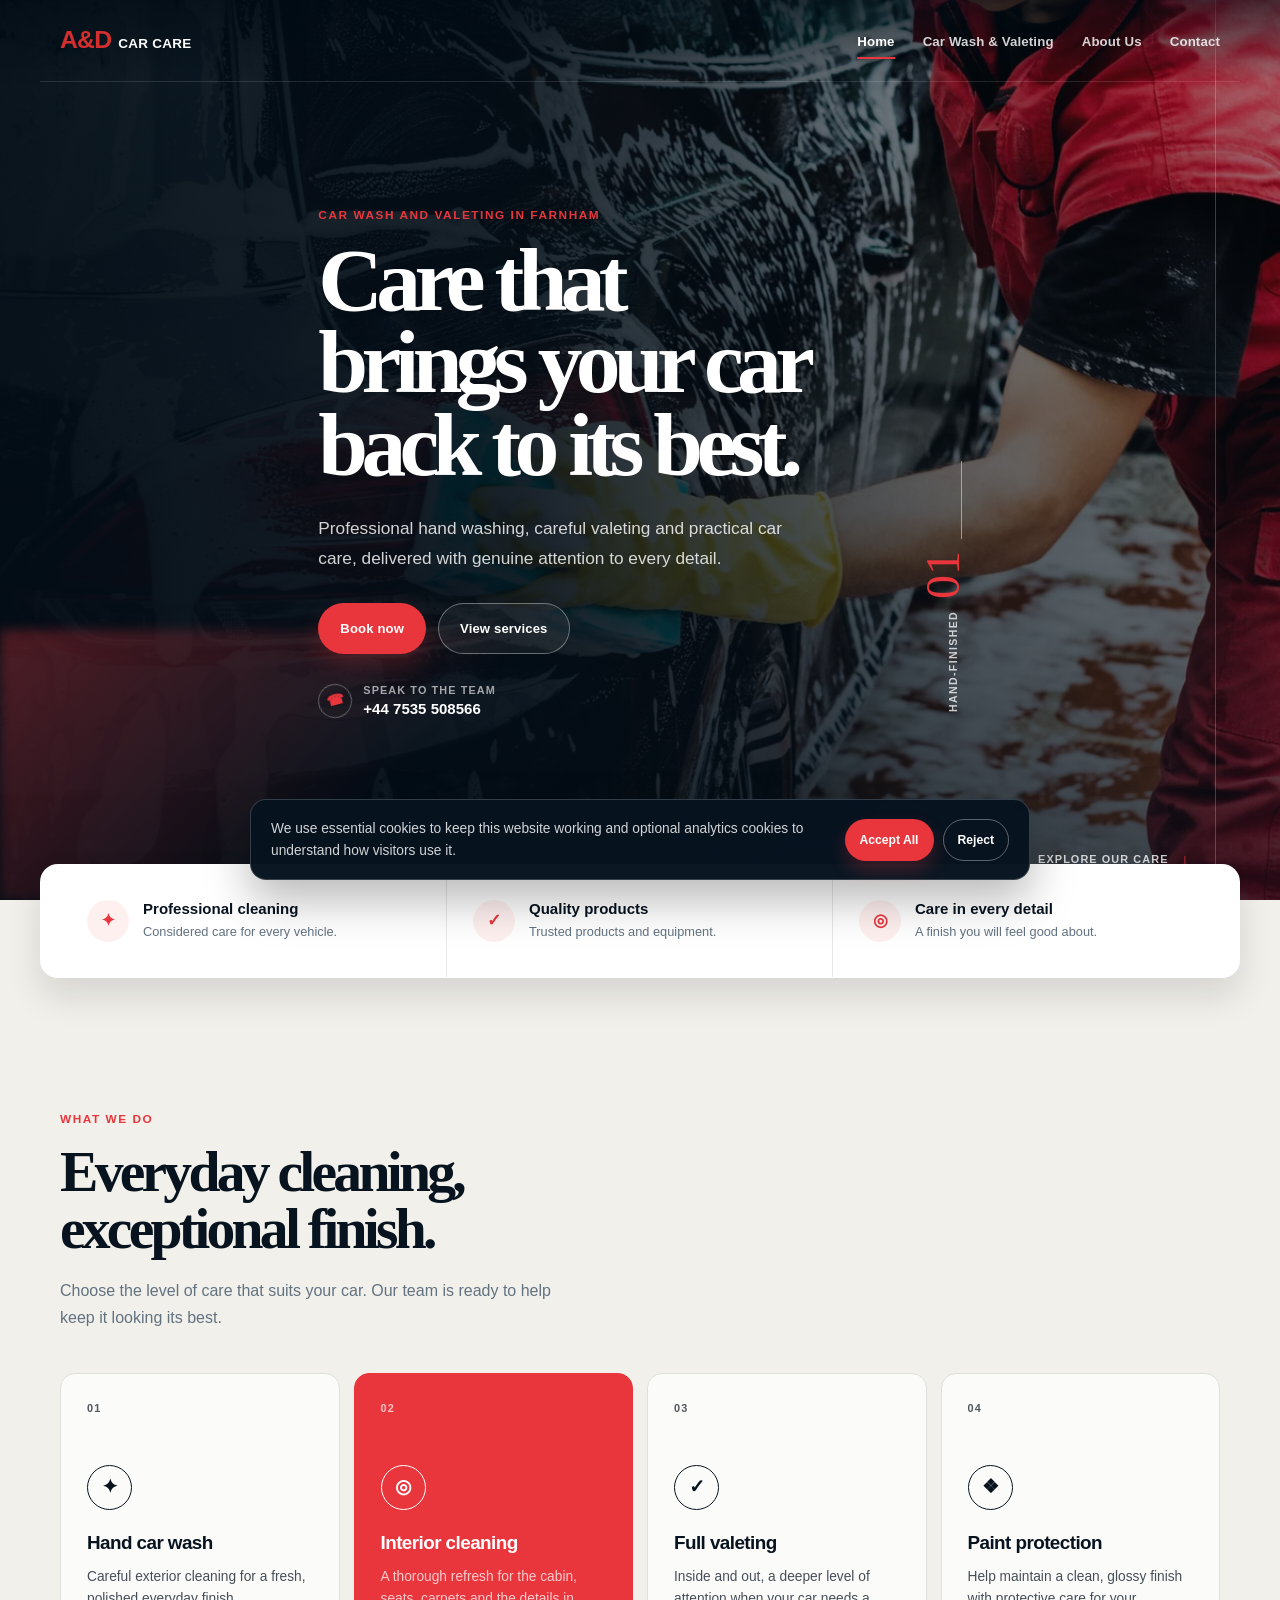
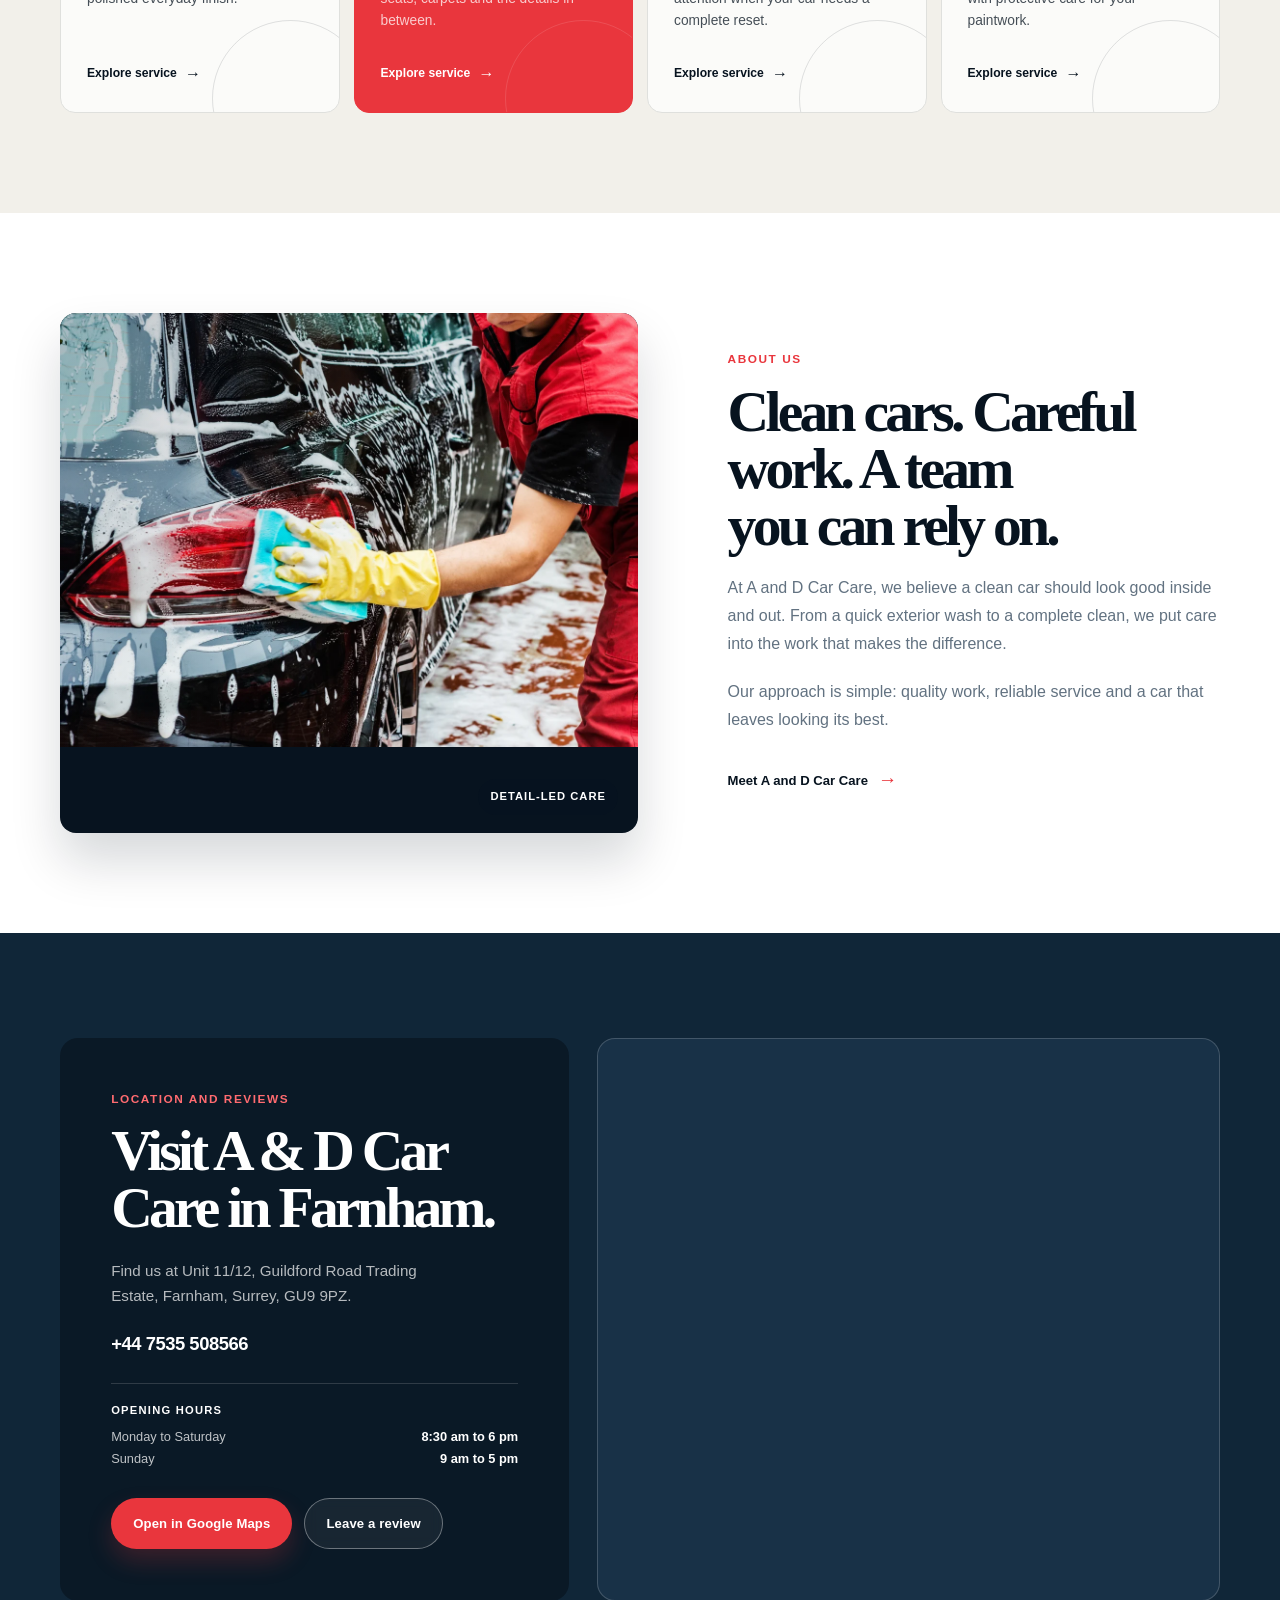
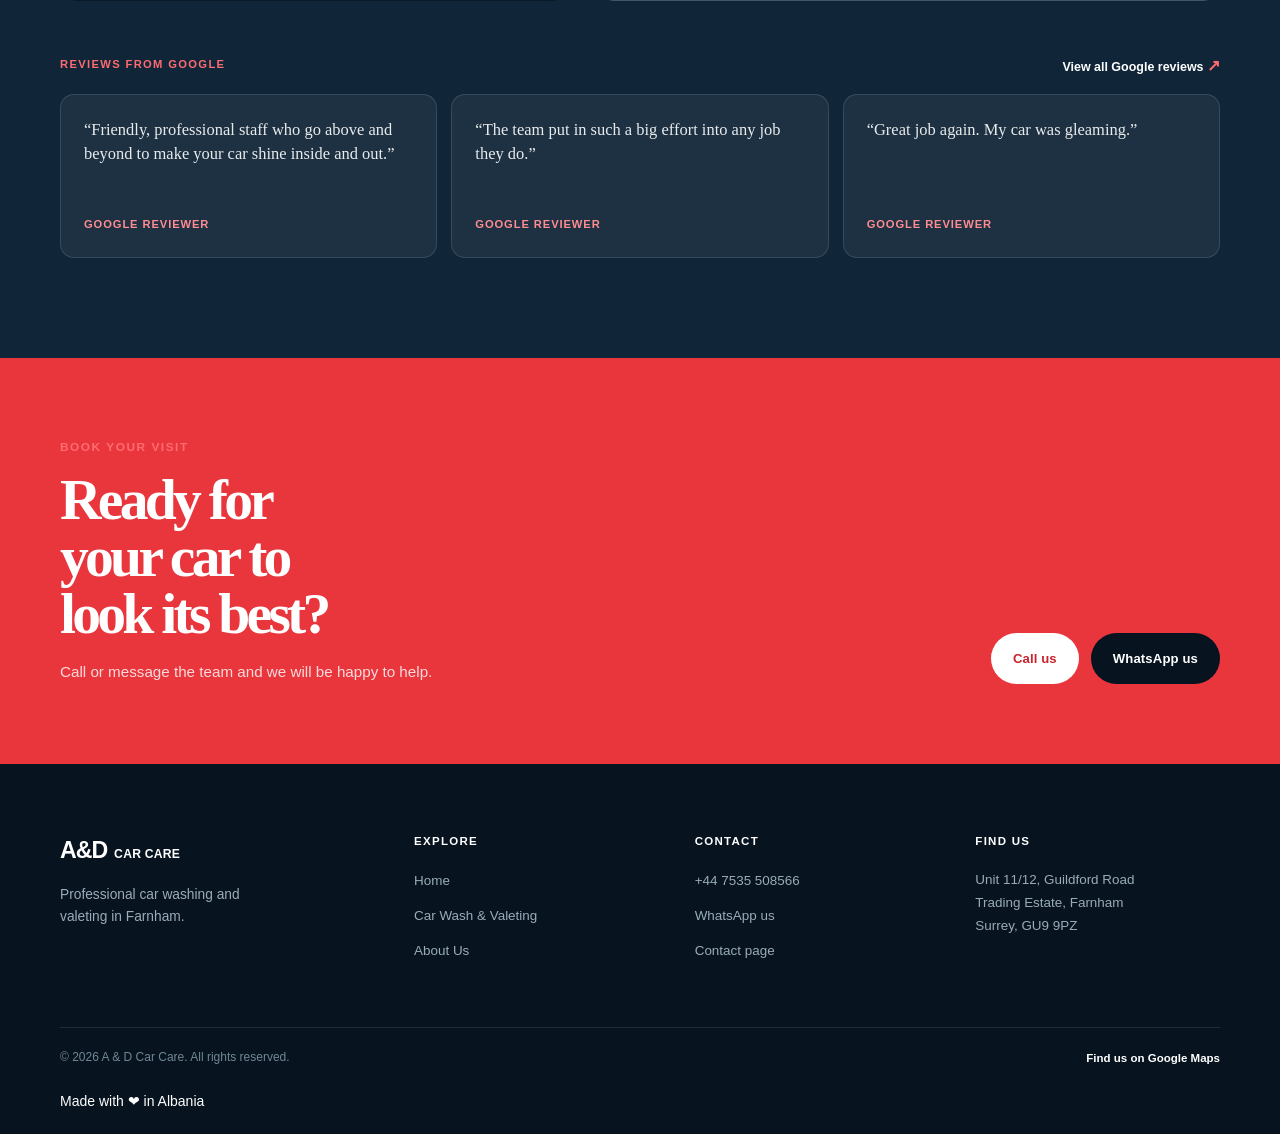
==== index.html @ 97bbc9e9 "done" ====
<!DOCTYPE html>
<html lang="en">

<head>
  <meta charset="UTF-8">
  <meta name="viewport" content="width=device-width, initial-scale=1.0">
  <meta name="description" content="Professional hand car wash and valeting in Farnham from A & D Car Care.">
  <title>A & D Car Care | Car Wash and Valeting in Farnham</title>
  <link rel="stylesheet" href="./styles.css?v=4">
  <script defer src="./script.js?v=4"></script>
</head>

<body class="home-page">
  <header class="header site-header">
    <div class="container navbar">
      <a href="index.html" class="logo brand-logo" aria-label="A and D Car Care home">
        <span class="brand-mark">A&amp;D</span>
        <span class="brand-name">Car Care</span>
      </a>

      <button class="menu-toggle" type="button" aria-label="Open menu" aria-expanded="false" aria-controls="primary-navigation">
        <span></span>
        <span></span>
        <span></span>
      </button>

      <nav id="primary-navigation" aria-label="Primary navigation">
        <ul class="nav-menu">
          <li><a href="index.html" class="nav-link active" aria-current="page">Home</a></li>
          <li><a href="car-wash-valeting.html" class="nav-link">Car Wash &amp; Valeting</a></li>
          <li><a href="about-us.html#about-section" class="nav-link">About Us</a></li>
          <li><a href="contact.html" class="nav-link">Contact</a></li>
        </ul>
      </nav>
    </div>
  </header>

  <main>
    <section class="home-hero" aria-labelledby="hero-heading">
      <div class="home-hero-shade"></div>
      <div class="container home-hero-grid">
        <div class="home-hero-content">
          <p class="hero-eyebrow">Car wash and valeting in Farnham</p>
          <h1 id="hero-heading">Care that brings your car back to its best.</h1>
          <p class="hero-copy">Professional hand washing, careful valeting and practical car care, delivered with genuine attention to every detail.</p>
          <div class="hero-actions">
            <a href="contact.html" class="home-button home-button-primary">Book now</a>
            <a href="#services" class="home-button home-button-secondary">View services</a>
          </div>
          <a class="hero-phone" href="tel:+447535508566" aria-label="Call A and D Car Care on +44 7535 508566">
            <span class="hero-phone-icon" aria-hidden="true">&#9742;</span>
            <span><small>Speak to the team</small>+44 7535 508566</span>
          </a>
        </div>

        <div class="hero-side-note" aria-hidden="true">
          <span>Hand-finished</span>
          <strong>01</strong>
          <i></i>
        </div>
      </div>
      <a class="hero-scroll" href="#services">Explore our care <span aria-hidden="true">&#8595;</span></a>
    </section>

    <section class="trust-section" aria-label="Why choose A and D Car Care">
      <div class="container trust-grid">
        <article class="trust-item">
          <span class="trust-icon" aria-hidden="true">&#10022;</span>
          <div>
            <h2>Professional cleaning</h2>
            <p>Considered care for every vehicle.</p>
          </div>
        </article>
        <article class="trust-item">
          <span class="trust-icon" aria-hidden="true">&#10003;</span>
          <div>
            <h2>Quality products</h2>
            <p>Trusted products and equipment.</p>
          </div>
        </article>
        <article class="trust-item">
          <span class="trust-icon" aria-hidden="true">&#9678;</span>
          <div>
            <h2>Care in every detail</h2>
            <p>A finish you will feel good about.</p>
          </div>
        </article>
      </div>
    </section>

    <section class="home-services" id="services" aria-labelledby="services-heading">
      <div class="container">
        <div class="section-heading home-section-heading">
          <p class="section-kicker">What we do</p>
          <h2 id="services-heading">Everyday cleaning, exceptional finish.</h2>
          <p>Choose the level of care that suits your car. Our team is ready to help keep it looking its best.</p>
        </div>

        <div class="service-grid">
          <a href="car-wash-valeting.html" class="service-card">
            <span class="service-index">01</span>
            <span class="service-icon" aria-hidden="true">&#10022;</span>
            <h3>Hand car wash</h3>
            <p>Careful exterior cleaning for a fresh, polished everyday finish.</p>
            <span class="service-link">Explore service <b aria-hidden="true">&#8594;</b></span>
          </a>
          <a href="car-wash-valeting.html" class="service-card service-card-featured">
            <span class="service-index">02</span>
            <span class="service-icon" aria-hidden="true">&#9678;</span>
            <h3>Interior cleaning</h3>
            <p>A thorough refresh for the cabin, seats, carpets and the details in between.</p>
            <span class="service-link">Explore service <b aria-hidden="true">&#8594;</b></span>
          </a>
          <a href="car-wash-valeting.html" class="service-card">
            <span class="service-index">03</span>
            <span class="service-icon" aria-hidden="true">&#10003;</span>
            <h3>Full valeting</h3>
            <p>Inside and out, a deeper level of attention when your car needs a complete reset.</p>
            <span class="service-link">Explore service <b aria-hidden="true">&#8594;</b></span>
          </a>
          <a href="car-wash-valeting.html" class="service-card">
            <span class="service-index">04</span>
            <span class="service-icon" aria-hidden="true">&#10070;</span>
            <h3>Paint protection</h3>
            <p>Help maintain a clean, glossy finish with protective care for your paintwork.</p>
            <span class="service-link">Explore service <b aria-hidden="true">&#8594;</b></span>
          </a>
        </div>
      </div>
    </section>

    <section class="home-about" aria-labelledby="about-heading">
      <div class="container home-about-grid">
        <div class="home-about-media">
          <img src="hero.webp" alt="A car receiving a professional hand wash">
          <span class="about-image-caption">Detail-led care</span>
        </div>
        <div class="home-about-content">
          <p class="section-kicker">About us</p>
          <h2 id="about-heading">Clean cars. Careful work. A team you can rely on.</h2>
          <p>At A and D Car Care, we believe a clean car should look good inside and out. From a quick exterior wash to a complete clean, we put care into the work that makes the difference.</p>
          <p>Our approach is simple: quality work, reliable service and a car that leaves looking its best.</p>
          <a href="about-us.html#about-section" class="text-link">Meet A and D Car Care <span aria-hidden="true">&#8594;</span></a>
        </div>
      </div>
    </section>

    <section class="location-reviews" aria-labelledby="location-heading">
      <div class="container location-grid">
        <div class="location-copy">
          <p class="section-kicker">Location and reviews</p>
          <h2 id="location-heading">Visit A &amp; D Car Care in Farnham.</h2>
          <p>Find us at Unit 11/12, Guildford Road Trading Estate, Farnham, Surrey, GU9 9PZ.</p>
          <a href="tel:+447535508566" class="location-phone">+44 7535 508566</a>
          <div class="opening-hours">
            <h3>Opening hours</h3>
            <dl>
              <div><dt>Monday to Saturday</dt><dd>8:30 am to 6 pm</dd></div>
              <div><dt>Sunday</dt><dd>9 am to 5 pm</dd></div>
            </dl>
          </div>
          <div class="location-actions">
            <a href="https://share.google/BwVbmJkmmhpI0sBHX" class="home-button home-button-primary" target="_blank" rel="noopener noreferrer">Open in Google Maps</a>
            <a href="https://share.google/BwVbmJkmmhpI0sBHX" class="home-button home-button-secondary" target="_blank" rel="noopener noreferrer">Leave a review</a>
          </div>
        </div>

        <div class="map-frame">
          <iframe title="Map showing A and D Car Care in Farnham" src="https://www.google.com/maps?q=A%26D%20Car%20Care%2C%20Unit%2011%2F12%20Guildford%20Road%20Trading%20Estate%2C%20Farnham%20GU9%209PZ&amp;output=embed" loading="lazy" referrerpolicy="no-referrer-when-downgrade"></iframe>
        </div>

        <div class="reviews-panel">
          <div class="reviews-heading">
            <span>Reviews from Google</span>
            <a href="https://share.google/BwVbmJkmmhpI0sBHX" target="_blank" rel="noopener noreferrer">View all Google reviews <b aria-hidden="true">&#8599;</b></a>
          </div>
          <div class="review-track" aria-label="Customer reviews from Google">
            <blockquote class="review-card">
              <p>“Friendly, professional staff who go above and beyond to make your car shine inside and out.”</p>
              <footer>Google reviewer</footer>
            </blockquote>
            <blockquote class="review-card">
              <p>“The team put in such a big effort into any job they do.”</p>
              <footer>Google reviewer</footer>
            </blockquote>
            <blockquote class="review-card">
              <p>“Great job again. My car was gleaming.”</p>
              <footer>Google reviewer</footer>
            </blockquote>
          </div>
        </div>
      </div>
    </section>

    <section class="booking-section" aria-labelledby="booking-heading">
      <div class="container booking-inner">
        <div>
          <p class="section-kicker">Book your visit</p>
          <h2 id="booking-heading">Ready for your car to look its best?</h2>
          <p>Call or message the team and we will be happy to help.</p>
        </div>
        <div class="booking-actions">
          <a href="tel:+447535508566" class="home-button home-button-light">Call us</a>
          <a href="https://wa.me/447535508566" class="home-button home-button-dark" target="_blank" rel="noopener noreferrer">WhatsApp us</a>
        </div>
      </div>
    </section>
  </main>

  <footer class="footer home-footer">
    <div class="container">
      <div class="footer-grid">
        <div class="footer-col footer-brand">
          <a href="index.html" class="footer-logo">A&amp;D <span>Car Care</span></a>
          <p>Professional car washing and valeting in Farnham.</p>
        </div>
        <div class="footer-col">
          <h2>Explore</h2>
          <ul>
            <li><a href="index.html">Home</a></li>
            <li><a href="car-wash-valeting.html">Car Wash &amp; Valeting</a></li>
            <li><a href="about-us.html#about-section">About Us</a></li>
          </ul>
        </div>
        <div class="footer-col">
          <h2>Contact</h2>
          <ul>
            <li><a href="tel:+447535508566">+44 7535 508566</a></li>
            <li><a href="https://wa.me/447535508566" target="_blank" rel="noopener noreferrer">WhatsApp us</a></li>
            <li><a href="contact.html">Contact page</a></li>
          </ul>
        </div>
        <div class="footer-col">
          <h2>Find us</h2>
          <address>Unit 11/12, Guildford Road<br>Trading Estate, Farnham<br>Surrey, GU9 9PZ</address>
        </div>
      </div>
      <div class="footer-bottom">
        <p>&copy; 2026 A &amp; D Car Care. All rights reserved.</p>
        <a href="https://share.google/BwVbmJkmmhpI0sBHX" target="_blank" rel="noopener noreferrer">Find us on Google Maps</a>
      </div>
      <br> <p>Made with ❤ in Albania </p>
    </div>
  </footer>
</body>

</html>
---- styles.css ----
/* ==========================================================================
           1. GLOBAL STYLES & RESET
           ========================================================================== */
  * {
      margin: 0;
      padding: 0;
      box-sizing: border-box;
      font-family: 'Segoe UI', Tahoma, Geneva, Verdana, sans-serif;
  }

  :root {
      --primary-navy: #0e2038;
      --primary-red: #d32f2f;
      --primary-red-hover: #b71c1c;
      --secondary-blue: #0288d1;
      --text-dark: #222222;
      --text-gray: #666666;
      --bg-light: #f4f6f9;
      --white: #ffffff;
      --border-color: #e0e0e0;
  }

  body {
      color: var(--text-dark);
      line-height: 1.6;
      background-color: var(--bg-light);
  }

  a {
      text-decoration: none;
      color: inherit;
  }

  ul {
      list-style: none;
  }

  .container {
      max-width: 1200px;
      margin: 0 auto;
      padding: 0 20px;
  }

  /* ==========================================================================
           2. TOP ANNOUNCEMENT BAR
           ========================================================================== */
  .top-bar {
      background-color: var(--primary-navy);
      color: var(--white);
      font-size: 13px;
      padding: 8px 0;
      border-bottom: 1px solid rgba(255, 255, 255, 0.1);
  }

  .top-bar .container {
      display: flex;
      justify-content: flex-end;
      align-items: center;
      gap: 25px;
  }

  .top-bar-item {
      display: flex;
      align-items: center;
      gap: 8px;
  }

  .top-bar-item i {
      color: var(--primary-red);
  }

  /* ==========================================================================
           3. MAIN NAVIGATION
           ========================================================================== */
  .header {
      background-color: var(--white);
      box-shadow: 0 2px 10px rgba(0, 0, 0, 0.05);
      position: sticky;
      top: 0;
      z-index: 1000;
  }

  .navbar {
      display: flex;
      justify-content: space-between;
      align-items: center;
      height: 80px;
      gap: 16px;
  }

  .logo {
      display: flex;
      align-items: center;
      font-size: 24px;
      font-weight: 800;
      color: var(--primary-navy);
      letter-spacing: -0.5px;
  }

  .logo span {
      color: var(--primary-red);
  }

  .logo-icons {
      display: flex;
      gap: 3px;
      margin-left: 6px;
      font-size: 14px;
  }

  .logo-icons i {
      background: var(--primary-navy);
      color: var(--white);
      padding: 4px;
      border-radius: 50%;
      font-size: 10px;
  }

  .logo-icons i.red-icon {
      background: var(--primary-red);
  }

  .nav-menu {
      display: flex;
      align-items: center;
      gap: 25px;
  }

  .menu-toggle {
      display: none;
      appearance: none;
      border: 0;
      background: linear-gradient(180deg, #173b67 0%, #0e2747 100%);
      border-radius: 12px;
      width: 46px;
      height: 46px;
      padding: 0;
      align-items: center;
      justify-content: center;
      flex-direction: column;
      gap: 4px;
      cursor: pointer;
      flex: 0 0 auto;
      box-shadow: 0 10px 22px rgba(14, 39, 71, 0.18);
  }

  .menu-toggle span {
      display: block;
      width: 20px;
      height: 2px;
      background: var(--white);
      border-radius: 999px;
      transition: transform 0.2s ease, opacity 0.2s ease;
  }

  .nav-link {
      font-weight: 600;
      font-size: 15px;
      color: var(--text-dark);
      transition: color 0.3s;
  }

  .nav-link:hover,
  .nav-link.active {
      color: var(--primary-red);
  }

  .dropdown {
      position: relative;
  }

  .dropdown-menu {
      position: absolute;
      top: 100%;
      left: 0;
      background: var(--white);
      min-width: 200px;
      box-shadow: 0 4px 12px rgba(0, 0, 0, 0.1);
      border-radius: 4px;
      display: none;
      flex-direction: column;
      padding: 10px 0;
      z-index: 100;
  }

  .dropdown:hover .dropdown-menu {
      display: flex;
  }

  .dropdown-menu a {
      padding: 8px 20px;
      font-size: 14px;
  }

  .dropdown-menu a:hover {
      background-color: var(--bg-light);
      color: var(--primary-red);
  }

  .btn-header {
      background-color: var(--primary-red);
      color: var(--white);
      padding: 10px 20px;
      border-radius: 4px;
      font-weight: 700;
      font-size: 14px;
      transition: background 0.3s;
  }

  .btn-header:hover {
      background-color: var(--primary-red-hover);
  }

  .hero-buttons {
      display: flex;
      gap: 15px;
      margin-bottom: 30px;
      flex-wrap: wrap;
  }

  .btn-primary {
      background-color: var(--primary-red);
      color: var(--white);
      padding: 12px 24px;
      border-radius: 4px;
      font-weight: 700;
      display: inline-block;
      transition: background 0.3s;
  }

  .btn-primary:hover {
      background-color: var(--primary-red-hover);
  }

  .btn-outline {
      border: 2px solid var(--white);
      color: var(--white);
      padding: 10px 22px;
      border-radius: 4px;
      font-weight: 700;
      display: inline-block;
      transition: all 0.3s;
  }

  .btn-outline:hover {
      background-color: var(--white);
      color: var(--primary-navy);
  }

  /* ========================================================================== 
           4B. CONTACT HERO
           ========================================================================== */
  .contact-hero {
      position: relative;
      overflow: hidden;
      padding: 36px 0 44px;
      color: var(--white);
      background:
          radial-gradient(circle at top right, rgba(211, 47, 47, 0.18), transparent 24%),
          linear-gradient(135deg, #0e2038 0%, #173b67 58%, #0b1d34 100%);
  }

  .contact-hero::before {
      content: '';
      position: absolute;
      inset: 0;
      background:
          linear-gradient(135deg, transparent 0 46%, rgba(255, 255, 255, 0.08) 46% 50%, transparent 50% 100%),
          linear-gradient(90deg, rgba(255, 255, 255, 0.06) 0 1px, transparent 1px 100%),
          linear-gradient(180deg, rgba(255, 255, 255, 0.04) 0 1px, transparent 1px 100%);
      background-size: auto, 72px 72px, 72px 72px;
      opacity: 0.42;
      pointer-events: none;
  }

  .contact-hero-grid {
      position: relative;
      z-index: 1;
      display: grid;
      grid-template-columns: minmax(0, 1.05fr) minmax(320px, 0.95fr);
      gap: 22px;
      align-items: center;
  }

  .contact-hero-copy {
      max-width: 620px;
  }

  .contact-hero-copy h1 {
      margin: 16px 0 14px;
      font-size: clamp(2.2rem, 4vw, 4rem);
      line-height: 0.98;
      letter-spacing: -0.04em;
      text-wrap: balance;
  }

  .contact-hero-copy p {
      margin: 0;
      max-width: 56ch;
      color: rgba(255, 255, 255, 0.9);
      font-size: 1.05rem;
      line-height: 1.7;
  }

  .contact-hero-buttons {
      margin-top: 24px;
  }

  .contact-hero-buttons .btn-primary,
  .contact-hero-buttons .btn-outline {
      min-width: 160px;
  }

  .contact-whatsapp {
      border-color: rgba(255, 255, 255, 0.24);
  }

  .contact-hero-meta {
      display: grid;
      grid-template-columns: repeat(2, minmax(0, 1fr));
      gap: 12px;
      margin-top: 22px;
  }

  .contact-meta-card {
      display: flex;
      align-items: flex-start;
      gap: 12px;
      padding: 14px 16px;
      border-radius: 16px;
      background: rgba(255, 255, 255, 0.08);
      border: 1px solid rgba(255, 255, 255, 0.12);
      backdrop-filter: blur(8px);
  }

  .contact-meta-card i {
      color: var(--primary-red);
      font-size: 16px;
      margin-top: 3px;
  }

  .contact-meta-card strong {
      display: block;
      font-size: 14px;
      color: #fff;
      margin-bottom: 3px;
  }

  .contact-meta-card span {
      display: block;
      font-size: 13px;
      color: rgba(255, 255, 255, 0.82);
      line-height: 1.4;
  }

  .contact-hero-visual {
      position: relative;
      min-height: 420px;
      border-radius: 24px;
      overflow: hidden;
      box-shadow: 0 22px 48px rgba(7, 24, 46, 0.28);
      background: linear-gradient(145deg, #173b67 0%, #0b1d34 100%);
  }

  .contact-hero-image {
      width: 100%;
      height: 100%;
      object-fit: cover;
      display: block;
      opacity: 0.98;
      transition: transform 0.35s ease;
  }

  .contact-hero-visual:hover .contact-hero-image {
      transform: scale(1.03);
  }

  .contact-hero-visual::after {
      content: '';
      position: absolute;
      inset: 0;
      background:
          linear-gradient(180deg, rgba(255, 255, 255, 0.08), transparent 22%),
          linear-gradient(135deg, transparent 0 43%, rgba(255, 255, 255, 0.1) 43% 49%, transparent 49% 100%);
      pointer-events: none;
  }

  .contact-hero-float {
      position: absolute;
      left: 18px;
      right: 18px;
      bottom: 18px;
      z-index: 2;
      padding: 14px 16px;
      border-radius: 16px;
      background: rgba(255, 255, 255, 0.92);
      color: var(--primary-navy);
      box-shadow: 0 14px 28px rgba(8, 21, 39, 0.16);
      display: grid;
      gap: 8px;
  }

  .contact-float-row {
      display: flex;
      align-items: center;
      gap: 10px;
      font-size: 13px;
      font-weight: 700;
      line-height: 1.35;
  }

  .contact-float-row i {
      color: var(--primary-red);
      font-size: 14px;
      flex: 0 0 auto;
  }

  /* ==========================================================================
           5. DUAL SERVICE GATEWAY SECTION
           ========================================================================== */
  .services-gateway {
      padding: 60px 0;
      background-color: var(--bg-light);
  }

  .section-title {
      text-align: center;
      font-size: 26px;
      font-weight: 700;
      color: var(--primary-navy);
      margin-bottom: 40px;
  }

  .gateway-grid {
      display: grid;
      grid-template-columns: repeat(auto-fit, minmax(450px, 1fr));
      gap: 30px;
  }

  .gateway-card {
      background: var(--white);
      border-radius: 8px;
      overflow: hidden;
      display: flex;
      box-shadow: 0 4px 15px rgba(0, 0, 0, 0.05);
      transition: transform 0.3s, box-shadow 0.3s;
  }

  .gateway-card:hover {
      transform: translateY(-5px);
      box-shadow: 0 8px 25px rgba(0, 0, 0, 0.1);
  }

  .gateway-info {
      padding: 30px;
      flex: 1;
      display: flex;
      flex-direction: column;
      justify-content: space-between;
  }

  .gateway-icon {
      font-size: 24px;
      color: var(--primary-navy);
      margin-bottom: 15px;
  }

  .gateway-info h3 {
      font-size: 18px;
      color: var(--primary-navy);
      margin-bottom: 10px;
  }

  .gateway-info p {
      font-size: 13px;
      color: var(--text-gray);
      margin-bottom: 20px;
  }

  .gateway-img {
      width: 45%;
      background-size: cover;
      background-position: center;
  }

  .btn-card {
      border: 1px solid var(--primary-navy);
      color: var(--primary-navy);
      padding: 8px 16px;
      border-radius: 4px;
      font-size: 13px;
      font-weight: 700;
      align-self: flex-start;
      transition: all 0.3s;
  }

  .btn-card:hover {
      background-color: var(--primary-navy);
      color: var(--white);
  }

  /* ==========================================================================
           6. QUICK VEHICLE LOOKUP & PRICING TABLE
           ========================================================================== */
  .pricing-section {
      padding: 60px 0;
      background-color: var(--white);
  }

  .lookup-box {
      background: var(--primary-navy);
      padding: 25px;
      border-radius: 8px;
      color: var(--white);
      margin-bottom: 40px;
  }

  .lookup-box h3 {
      margin-bottom: 15px;
      font-size: 18px;
  }

  .lookup-form {
      display: flex;
      gap: 10px;
  }

  .lookup-form input {
      flex: 1;
      padding: 12px 15px;
      border: none;
      border-radius: 4px;
      font-size: 14px;
  }

  .lookup-form button {
      background: var(--primary-red);
      color: var(--white);
      border: none;
      padding: 0 25px;
      border-radius: 4px;
      font-weight: 700;
      cursor: pointer;
      transition: background 0.3s;
  }

  .lookup-form button:hover {
      background: var(--primary-red-hover);
  }

  /* Pricing Table */
  .pricing-table-wrapper {
      overflow-x: auto;
  }

  .pricing-table {
      width: 100%;
      border-collapse: collapse;
      background: var(--white);
      box-shadow: 0 2px 10px rgba(0, 0, 0, 0.05);
      border-radius: 8px;
      overflow: hidden;
  }

  .pricing-table th,
  .pricing-table td {
      padding: 15px 20px;
      text-align: center;
      border-bottom: 1px solid var(--border-color);
  }

  .pricing-table th {
      background-color: var(--primary-navy);
      color: var(--white);
      font-weight: 600;
  }

  .pricing-table th:first-child,
  .pricing-table td:first-child {
      text-align: left;
      font-weight: 600;
  }

  .pricing-table tr:nth-child(even) {
      background-color: var(--bg-light);
  }

  /* ========================================================================== 
           7. ABOUT PAGE SECTION
           ========================================================================== */
  .about-section {
      padding: 70px 0 60px;
      background:
          radial-gradient(circle at top left, rgba(14, 32, 56, 0.06), transparent 30%),
          linear-gradient(180deg, #f7f9fc 0%, #eef3f8 100%);
  }

  .about-layout {
      display: grid;
      grid-template-columns: minmax(0, 0.95fr) minmax(0, 1.05fr);
      gap: 24px;
      align-items: stretch;
  }

  .about-media {
      position: relative;
      min-height: 560px;
      border-radius: 22px;
      overflow: hidden;
      box-shadow: 0 18px 40px rgba(14, 32, 56, 0.14);
      background: linear-gradient(145deg, #173b67 0%, #0b1d34 100%);
      isolation: isolate;
  }

  .about-media::after {
      content: '';
      position: absolute;
      inset: 0;
      background:
          linear-gradient(180deg, rgba(255, 255, 255, 0.08), transparent 22%),
          linear-gradient(135deg, transparent 0 42%, rgba(255, 255, 255, 0.12) 42% 48%, transparent 48% 100%);
      pointer-events: none;
  }

  .about-media img {
      width: 100%;
      height: 100%;
      object-fit: cover;
      display: block;
      transition: transform 0.35s ease;
  }

  .about-media:hover img {
      transform: scale(1.03);
  }

  .about-media-badge {
      position: absolute;
      left: 18px;
      bottom: 18px;
      z-index: 2;
      display: inline-flex;
      align-items: center;
      gap: 10px;
      padding: 12px 14px;
      border-radius: 999px;
      background: rgba(255, 255, 255, 0.92);
      color: var(--primary-navy);
      font-size: 13px;
      font-weight: 700;
      box-shadow: 0 12px 24px rgba(10, 23, 40, 0.16);
  }

  .about-media-badge i {
      color: var(--primary-red);
  }

  .about-content {
      background: var(--white);
      border: 1px solid rgba(14, 32, 56, 0.08);
      border-radius: 22px;
      padding: 34px;
      box-shadow: 0 16px 36px rgba(14, 32, 56, 0.08);
  }

  .about-eyebrow {
      display: inline-flex;
      align-items: center;
      gap: 8px;
      padding: 8px 12px;
      border-radius: 999px;
      background: rgba(211, 47, 47, 0.08);
      color: var(--primary-red);
      font-size: 13px;
      font-weight: 800;
      letter-spacing: 0.02em;
      margin-bottom: 14px;
  }

  .about-content h2 {
      font-size: clamp(2rem, 3vw, 2.6rem);
      line-height: 1.05;
      letter-spacing: -0.03em;
      color: var(--primary-navy);
      margin-bottom: 16px;
  }

  .about-content p {
      color: var(--text-gray);
      line-height: 1.75;
      margin-bottom: 16px;
  }

  .about-content h3 {
      color: var(--primary-navy);
      font-size: 1.25rem;
      margin: 24px 0 14px;
  }

  .about-points {
      display: grid;
      grid-template-columns: repeat(2, minmax(0, 1fr));
      gap: 12px;
  }

  .about-point {
      display: flex;
      align-items: flex-start;
      gap: 12px;
      padding: 14px;
      border-radius: 14px;
      background: #f7f9fc;
      border: 1px solid rgba(14, 32, 56, 0.08);
      transition: transform 0.25s ease, box-shadow 0.25s ease, border-color 0.25s ease;
  }

  .about-point i {
      color: var(--primary-red);
      font-size: 16px;
      margin-top: 2px;
      flex: 0 0 auto;
  }

  .about-point span {
      color: var(--text-dark);
      font-weight: 600;
      line-height: 1.5;
  }

  .about-point:hover {
      transform: translateY(-2px);
      border-color: rgba(211, 47, 47, 0.22);
      box-shadow: 0 12px 24px rgba(14, 32, 56, 0.08);
  }

  .about-closing {
      margin-top: 20px;
      font-weight: 600;
      color: var(--primary-navy);
  }

  /* ==========================================================================
           7. FOOTER
           ========================================================================== */
  .footer {
      background-color: var(--primary-navy);
      color: var(--white);
      padding: 50px 0 20px 0;
      font-size: 14px;
  }

  .footer-grid {
      display: grid;
      grid-template-columns: repeat(auto-fit, minmax(200px, 1fr));
      gap: 30px;
      margin-bottom: 40px;
  }

  .footer-col h4 {
      font-size: 16px;
      margin-bottom: 20px;
      position: relative;
      padding-bottom: 8px;
  }

  .footer-col h4::after {
      content: '';
      position: absolute;
      left: 0;
      bottom: 0;
      width: 30px;
      height: 2px;
      background-color: var(--primary-red);
  }

  .footer-col ul li {
      margin-bottom: 10px;
  }

  .footer-col ul li a {
      color: #a0aec0;
      transition: color 0.3s;
  }

  .footer-col ul li a:hover {
      color: var(--white);
  }

  .footer-bottom {
      border-top: 1px solid rgba(255, 255, 255, 0.1);
      padding-top: 20px;
      display: flex;
      justify-content: space-between;
      color: #a0aec0;
      font-size: 12px;
  }

  /* ==========================================================================
           8. RESPONSIVE DESIGN (MEDIA QUERIES)
           ========================================================================== */
  @media (max-width: 768px) {
      .top-bar {
          display: none;
      }

      .navbar {
          height: auto;
          padding: 8px 0;
      }

      .navbar .container {
          display: flex;
          flex-wrap: nowrap;
          align-items: center;
          justify-content: space-between;
          gap: 8px 10px;
          position: relative;
      }

      .logo {
          flex: 0 0 auto;
          font-size: 17px;
          line-height: 1;
          max-width: calc(100% - 54px);
      }

      .logo br {
          display: none;
      }

      .logo-icons {
          margin-left: 4px;
          gap: 2px;
          font-size: 12px;
      }

      .logo-icons i {
          padding: 3px;
          font-size: 9px;
      }

      .menu-toggle {
          display: inline-flex;
          margin-left: auto;
          background: transparent;
          box-shadow: none;
          width: 30px;
          height: 30px;
          padding: 0;
      }

      .menu-toggle span {
          width: 18px;
          background: var(--text-dark);
      }

      .navbar nav {
          position: absolute;
          top: calc(100% + 8px);
          left: 0;
          width: 100%;
          display: none;
          z-index: 50;
      }

      .menu-open .navbar nav {
          display: block;
      }

      .nav-menu {
          display: flex;
          flex-direction: column;
          align-items: stretch;
          gap: 6px;
          padding: 14px 12px 12px;
          background: rgba(255, 255, 255, 0.98);
          border: 1px solid rgba(14, 32, 56, 0.08);
          border-radius: 0 0 16px 16px;
          box-shadow: 0 16px 30px rgba(14, 39, 71, 0.12);
          width: 100%;
      }

      .nav-menu li {
          width: 100%;
      }

      .nav-link {
          display: block;
          font-size: 13px;
          padding: 9px 12px;
          background: #f4f7fb;
          border-radius: 10px;
          color: #223146;
      }

      .dropdown {
          width: 100%;
      }

      .dropdown > .nav-link {
          display: flex;
          justify-content: space-between;
          align-items: center;
      }

      .nav-menu li:last-child .nav-link {
          margin-top: 2px;
          text-align: center;
      }

      .dropdown-menu {
          display: none;
      }

      .hero-buttons {
          gap: 10px;
          margin-bottom: 16px;
      }

      .btn-primary,
      .btn-outline {
          padding: 10px 14px;
          font-size: 11px;
      }

      .contact-hero {
          padding: 28px 0 34px;
      }

      .contact-hero-grid {
          grid-template-columns: 1fr;
          gap: 16px;
      }

      .contact-hero-copy h1 {
          font-size: 2rem;
      }

      .contact-hero-copy p {
          font-size: 0.98rem;
      }

      .contact-hero-buttons {
          display: grid;
          grid-template-columns: 1fr;
      }

      .contact-hero-buttons .btn-primary,
      .contact-hero-buttons .btn-outline {
          width: 100%;
      }

      .contact-hero-meta {
          grid-template-columns: 1fr;
      }

      .contact-hero-visual {
          min-height: 300px;
      }

      .gateway-grid {
          grid-template-columns: 1fr;
      }

      .gateway-card {
          flex-direction: column;
      }

      .gateway-info {
          padding: 22px;
      }

      .gateway-img {
          width: 100%;
          height: 200px;
      }

      .pricing-section {
          padding: 42px 0;
      }

      .section-title {
          font-size: 22px;
          margin-bottom: 28px;
      }

      .services-gateway {
          padding: 40px 0;
      }

      .pricing-section {
          padding: 36px 0;
      }

      .lookup-form {
          flex-direction: column;
      }

      .lookup-form button {
          padding: 12px;
      }

      .about-section {
          padding: 46px 0 40px;
      }

      .about-layout {
          grid-template-columns: 1fr;
          gap: 18px;
      }

      .about-media {
          min-height: 320px;
      }

      .about-content {
          padding: 24px;
      }

      .about-points {
          grid-template-columns: 1fr;
      }

      .footer {
          padding: 36px 0 18px;
      }
  }

  /* ========================================================================
     HOMEPAGE REDESIGN
     ======================================================================== */
  .home-page {
      --home-ink: #07131f;
      --home-panel: #102638;
      --home-muted: #627281;
      --home-line: rgba(255, 255, 255, 0.16);
      --home-accent: #e9363d;
      --home-accent-dark: #c9232b;
      --home-sand: #f2f0ea;
      overflow-x: hidden;
      background: var(--home-sand);
      color: var(--home-ink);
      font-family: "Trebuchet MS", "Segoe UI", sans-serif;
  }

  .home-page * {
      font-family: inherit;
  }

  .home-page :focus-visible {
      outline: 3px solid #fff;
      outline-offset: 4px;
  }

  .home-page .site-header {
      position: absolute;
      top: 0;
      left: 0;
      width: 100%;
      z-index: 20;
      background: linear-gradient(180deg, rgba(1, 11, 20, 0.62), rgba(1, 11, 20, 0));
      box-shadow: none;
  }

  .home-page .navbar {
      height: 82px;
      border-bottom: 1px solid rgba(255, 255, 255, 0.12);
  }

  .home-page .brand-logo {
      display: inline-flex;
      align-items: baseline;
      gap: 7px;
      color: #fff;
      font-size: 1.25rem;
      letter-spacing: -0.04em;
      line-height: 1;
  }

  .home-page .brand-mark {
      font-size: 1.55rem;
      font-weight: 900;
  }

  .home-page .brand-name {
      color: #fff;
      font-size: 0.84rem;
      font-weight: 800;
      letter-spacing: 0.02em;
      text-transform: uppercase;
  }

  .home-page .nav-menu {
      gap: 28px;
  }

  .home-page .nav-link {
      position: relative;
      color: rgba(255, 255, 255, 0.82);
      font-size: 0.83rem;
      font-weight: 700;
      letter-spacing: 0.01em;
  }

  .home-page .nav-link::after {
      content: '';
      position: absolute;
      right: 0;
      bottom: -10px;
      left: 0;
      height: 2px;
      background: var(--home-accent);
      transform: scaleX(0);
      transform-origin: right;
      transition: transform 0.2s ease;
  }

  .home-page .nav-link:hover,
  .home-page .nav-link.active {
      color: #fff;
  }

  .home-page .nav-link:hover::after,
  .home-page .nav-link.active::after {
      transform: scaleX(1);
      transform-origin: left;
  }

  .home-hero {
      position: relative;
      display: grid;
      align-items: center;
      min-height: 720px;
      min-height: 100svh;
      overflow: hidden;
      color: #fff;
      isolation: isolate;
      background: #07131f url('hero.webp') center/cover no-repeat;
  }

  .home-hero::before {
      content: '';
      position: absolute;
      inset: 0;
      z-index: -1;
      background:
          linear-gradient(90deg, rgba(3, 13, 22, 0.95) 0%, rgba(3, 13, 22, 0.84) 40%, rgba(3, 13, 22, 0.32) 74%, rgba(3, 13, 22, 0.12) 100%),
          linear-gradient(180deg, rgba(3, 13, 22, 0.2), rgba(3, 13, 22, 0.7));
  }

  .home-hero::after {
      content: '';
      position: absolute;
      top: 0;
      right: max(5vw, 30px);
      bottom: 0;
      width: 1px;
      z-index: -1;
      background: rgba(255, 255, 255, 0.22);
  }

  .home-hero-shade {
      position: absolute;
      inset: auto auto 0 0;
      width: 42vw;
      height: 30%;
      z-index: -1;
      background: linear-gradient(135deg, rgba(233, 54, 61, 0.32), transparent 67%);
      filter: blur(6px);
      pointer-events: none;
  }

  .home-hero-grid {
      display: grid;
      grid-template-columns: minmax(0, 1fr) 120px;
      align-items: end;
      gap: 24px;
      padding-top: 130px;
      padding-bottom: 106px;
  }

  .home-hero-content {
      max-width: 680px;
      animation: home-rise 0.7s ease both;
  }

  .hero-eyebrow,
  .section-kicker {
      margin: 0 0 14px;
      color: var(--home-accent);
      font-size: 0.74rem;
      font-weight: 900;
      letter-spacing: 0.13em;
      text-transform: uppercase;
  }

  .home-hero h1 {
      max-width: 11ch;
      margin: 0;
      color: #fff;
      font-family: Georgia, "Times New Roman", serif;
      font-size: clamp(3rem, 7vw, 6.65rem);
      font-weight: 700;
      letter-spacing: -0.075em;
      line-height: 0.92;
      text-wrap: balance;
  }

  .hero-copy {
      max-width: 52ch;
      margin: 28px 0 0;
      color: rgba(255, 255, 255, 0.82);
      font-size: clamp(1rem, 1.35vw, 1.16rem);
      line-height: 1.7;
  }

  .hero-actions,
  .location-actions,
  .booking-actions {
      display: flex;
      flex-wrap: wrap;
      gap: 12px;
  }

  .hero-actions {
      margin-top: 30px;
  }

  .home-button {
      display: inline-flex;
      align-items: center;
      justify-content: center;
      min-height: 51px;
      padding: 13px 21px;
      border: 1px solid transparent;
      border-radius: 999px;
      font-size: 0.82rem;
      font-weight: 900;
      letter-spacing: 0.01em;
      line-height: 1;
      transition: transform 0.2s ease, background-color 0.2s ease, border-color 0.2s ease, color 0.2s ease;
  }

  .home-button:hover {
      transform: translateY(-2px);
  }

  .home-button-primary {
      background: var(--home-accent);
      color: #fff;
      box-shadow: 0 12px 24px rgba(233, 54, 61, 0.22);
  }

  .home-button-primary:hover {
      background: var(--home-accent-dark);
  }

  .home-button-secondary {
      border-color: rgba(255, 255, 255, 0.36);
      background: rgba(255, 255, 255, 0.06);
      color: #fff;
      backdrop-filter: blur(6px);
  }

  .home-button-secondary:hover {
      border-color: #fff;
      background: #fff;
      color: var(--home-ink);
  }

  .hero-phone {
      display: inline-flex;
      align-items: center;
      gap: 11px;
      margin-top: 30px;
      color: #fff;
      font-size: 0.94rem;
      font-weight: 800;
      line-height: 1.2;
  }

  .hero-phone small {
      display: block;
      margin-bottom: 3px;
      color: rgba(255, 255, 255, 0.62);
      font-size: 0.68rem;
      font-weight: 800;
      letter-spacing: 0.1em;
      text-transform: uppercase;
  }

  .hero-phone-icon {
      display: grid;
      width: 34px;
      height: 34px;
      place-items: center;
      border: 1px solid rgba(255, 255, 255, 0.34);
      border-radius: 50%;
      color: var(--home-accent);
      font-size: 0.9rem;
      transform: rotate(-15deg);
  }

  .hero-side-note {
      display: flex;
      align-items: flex-end;
      gap: 12px;
      height: 290px;
      margin-bottom: 6px;
      color: rgba(255, 255, 255, 0.76);
      writing-mode: vertical-rl;
      transform: rotate(180deg);
  }

  .hero-side-note span {
      font-size: 0.66rem;
      font-weight: 900;
      letter-spacing: 0.13em;
      text-transform: uppercase;
  }

  .hero-side-note strong {
      color: var(--home-accent);
      font-family: Georgia, "Times New Roman", serif;
      font-size: 3rem;
      font-weight: 400;
      line-height: 0.8;
  }

  .hero-side-note i {
      display: block;
      width: 1px;
      height: 78px;
      background: rgba(255, 255, 255, 0.48);
  }

  .hero-scroll {
      position: absolute;
      right: max(7vw, 50px);
      bottom: 26px;
      display: inline-flex;
      align-items: center;
      gap: 12px;
      color: rgba(255, 255, 255, 0.78);
      font-size: 0.68rem;
      font-weight: 800;
      letter-spacing: 0.1em;
      text-transform: uppercase;
  }

  .hero-scroll span {
      color: var(--home-accent);
      font-size: 1.1rem;
  }

  .trust-section {
      position: relative;
      z-index: 3;
      margin-top: -36px;
  }

  .trust-grid {
      display: grid;
      grid-template-columns: repeat(3, 1fr);
      overflow: hidden;
      border: 1px solid rgba(255, 255, 255, 0.16);
      border-radius: 18px;
      background: #fff;
      box-shadow: 0 18px 35px rgba(7, 19, 31, 0.12);
  }

  .trust-item {
      display: flex;
      align-items: center;
      gap: 14px;
      min-height: 112px;
      padding: 22px 26px;
      border-right: 1px solid #e5e7e8;
  }

  .trust-item:last-child {
      border-right: 0;
  }

  .trust-icon {
      display: grid;
      width: 42px;
      height: 42px;
      flex: 0 0 auto;
      place-items: center;
      border-radius: 50%;
      background: #fff0f0;
      color: var(--home-accent);
      font-size: 1.05rem;
      font-weight: 900;
  }

  .trust-item h2 {
      margin: 0;
      color: var(--home-ink);
      font-size: 0.94rem;
      line-height: 1.25;
  }

  .trust-item p {
      margin: 4px 0 0;
      color: var(--home-muted);
      font-size: 0.8rem;
      line-height: 1.45;
  }

  .home-services {
      padding: 132px 0 100px;
      background: var(--home-sand);
  }

  .home-section-heading {
      max-width: 680px;
      margin-bottom: 42px;
  }

  .home-section-heading h2,
  .home-about h2,
  .location-copy h2,
  .booking-inner h2 {
      margin: 0;
      color: var(--home-ink);
      font-family: Georgia, "Times New Roman", serif;
      font-size: clamp(2.15rem, 4.5vw, 4.2rem);
      font-weight: 700;
      letter-spacing: -0.065em;
      line-height: 0.99;
      text-wrap: balance;
  }

  .home-section-heading > p:last-child {
      max-width: 58ch;
      margin: 20px 0 0;
      color: var(--home-muted);
      font-size: 1rem;
      line-height: 1.7;
  }

  .service-grid {
      display: grid;
      grid-template-columns: repeat(4, 1fr);
      gap: 14px;
  }

  .service-card {
      position: relative;
      display: flex;
      min-height: 340px;
      flex-direction: column;
      padding: 26px;
      overflow: hidden;
      border: 1px solid #dfe0dd;
      border-radius: 15px;
      background: #fbfbf9;
      color: var(--home-ink);
      transition: transform 0.25s ease, background-color 0.25s ease, box-shadow 0.25s ease, color 0.25s ease;
  }

  .service-card::after {
      content: '';
      position: absolute;
      right: -30px;
      bottom: -65px;
      width: 155px;
      height: 155px;
      border: 1px solid currentColor;
      border-radius: 50%;
      opacity: 0.12;
      transition: transform 0.35s ease;
  }

  .service-card:hover {
      z-index: 1;
      transform: translateY(-7px);
      border-color: var(--home-ink);
      background: var(--home-ink);
      color: #fff;
      box-shadow: 0 22px 38px rgba(7, 19, 31, 0.18);
  }

  .service-card:hover::after {
      transform: scale(1.35);
  }

  .service-card-featured {
      border-color: var(--home-accent);
      background: var(--home-accent);
      color: #fff;
  }

  .service-index {
      color: currentColor;
      font-size: 0.68rem;
      font-weight: 900;
      letter-spacing: 0.12em;
      opacity: 0.7;
  }

  .service-icon {
      display: grid;
      width: 45px;
      height: 45px;
      margin: 47px 0 22px;
      place-items: center;
      border: 1px solid currentColor;
      border-radius: 50%;
      color: currentColor;
      font-size: 1.2rem;
      font-weight: 900;
    }

  .service-card h3 {
      margin: 0;
      font-size: 1.18rem;
      letter-spacing: -0.03em;
      line-height: 1.15;
  }

  .service-card p {
      margin: 13px 0 20px;
      color: currentColor;
      font-size: 0.86rem;
      line-height: 1.6;
      opacity: 0.74;
  }

  .service-link {
      position: relative;
      z-index: 1;
      display: inline-flex;
      align-items: center;
      gap: 8px;
      margin-top: auto;
      font-size: 0.76rem;
      font-weight: 900;
  }

  .service-link b {
      font-size: 1rem;
      transition: transform 0.2s ease;
  }

  .service-card:hover .service-link b {
      transform: translateX(4px);
  }

  .home-about {
      padding: 100px 0;
      overflow: hidden;
      background: #fff;
  }

  .home-about-grid {
      display: grid;
      grid-template-columns: minmax(0, 1.08fr) minmax(320px, 0.92fr);
      gap: clamp(36px, 7vw, 110px);
      align-items: center;
  }

  .home-about-media {
      position: relative;
      min-height: 520px;
      overflow: hidden;
      border-radius: 16px;
      background: var(--home-ink);
      box-shadow: 0 28px 50px rgba(7, 19, 31, 0.16);
  }

  .home-about-media::after {
      content: '';
      position: absolute;
      inset: 0;
      background: linear-gradient(135deg, rgba(7, 19, 31, 0.22), transparent 54%);
      pointer-events: none;
  }

  .home-about-media img {
      width: 100%;
      height: 100%;
      object-fit: cover;
      display: block;
      transition: transform 0.5s ease;
  }

  .home-about-media:hover img {
      transform: scale(1.04);
  }

  .about-image-caption {
      position: absolute;
      right: 20px;
      bottom: 18px;
      z-index: 1;
      padding: 9px 12px;
      border-radius: 999px;
      background: rgba(7, 19, 31, 0.84);
      color: #fff;
      font-size: 0.7rem;
      font-weight: 900;
      letter-spacing: 0.09em;
      text-transform: uppercase;
  }

  .home-about-content {
      max-width: 510px;
  }

  .home-about-content > p:not(.section-kicker) {
      margin: 20px 0 0;
      color: var(--home-muted);
      font-size: 1rem;
      line-height: 1.75;
  }

  .text-link {
      display: inline-flex;
      align-items: center;
      gap: 10px;
      margin-top: 31px;
      color: var(--home-ink);
      font-size: 0.82rem;
      font-weight: 900;
  }

  .text-link span {
      color: var(--home-accent);
      font-size: 1.2rem;
      transition: transform 0.2s ease;
  }

  .text-link:hover span {
      transform: translateX(5px);
  }

  .location-reviews {
      padding: 105px 0 100px;
      background: var(--home-panel);
      color: #fff;
  }

  .location-grid {
      display: grid;
      grid-template-columns: 0.9fr 1.1fr;
      gap: 28px;
      align-items: stretch;
  }

  .location-copy {
      display: flex;
      min-height: 420px;
      flex-direction: column;
      justify-content: center;
      padding: clamp(28px, 4vw, 54px);
      border-radius: 18px;
      background: #0a1926;
  }

  .location-copy .section-kicker,
  .booking-inner .section-kicker {
      color: #ff6b70;
  }

  .location-copy h2 {
      color: #fff;
  }

  .location-copy > p:not(.section-kicker) {
      max-width: 38ch;
      margin: 21px 0 0;
      color: rgba(255, 255, 255, 0.7);
      font-size: 0.95rem;
      line-height: 1.7;
  }

  .location-phone {
      margin-top: 20px;
      color: #fff;
      font-size: 1.15rem;
      font-weight: 900;
      letter-spacing: -0.025em;
  }

  .opening-hours {
      margin-top: 24px;
      padding-top: 18px;
      border-top: 1px solid rgba(255, 255, 255, 0.15);
  }

  .opening-hours h3 {
      margin: 0 0 8px;
      color: #fff;
      font-size: 0.7rem;
      font-weight: 900;
      letter-spacing: 0.11em;
      text-transform: uppercase;
  }

  .opening-hours dl {
      display: grid;
      gap: 5px;
      margin: 0;
  }

  .opening-hours dl div {
      display: flex;
      justify-content: space-between;
      gap: 12px;
      color: rgba(255, 255, 255, 0.74);
      font-size: 0.8rem;
      line-height: 1.4;
  }

  .opening-hours dt,
  .opening-hours dd {
      margin: 0;
  }

  .opening-hours dd {
      color: #fff;
      font-weight: 800;
      text-align: right;
  }

  .location-actions {
      margin-top: 30px;
  }

  .map-frame {
      min-height: 420px;
      overflow: hidden;
      border: 1px solid rgba(255, 255, 255, 0.18);
      border-radius: 18px;
      background: #183147;
  }

  .map-frame iframe {
      display: block;
      width: 100%;
      height: 100%;
      min-height: 420px;
      border: 0;
      filter: grayscale(0.5) contrast(1.06) saturate(0.85);
  }

  .reviews-panel {
      grid-column: 1 / -1;
      min-width: 0;
      padding-top: 24px;
  }

  .reviews-heading {
      display: flex;
      align-items: center;
      justify-content: space-between;
      gap: 16px;
      margin-bottom: 16px;
  }

  .reviews-heading > span {
      color: #ff6b70;
      font-size: 0.7rem;
      font-weight: 900;
      letter-spacing: 0.12em;
      text-transform: uppercase;
  }

  .reviews-heading a {
      color: #fff;
      font-size: 0.78rem;
      font-weight: 900;
  }

  .reviews-heading b {
      color: #ff6b70;
      font-size: 1rem;
  }

  .review-track {
      display: grid;
      grid-template-columns: repeat(3, 1fr);
      gap: 14px;
  }

  .review-card {
      display: flex;
      min-height: 164px;
      flex-direction: column;
      justify-content: space-between;
      margin: 0;
      padding: 23px;
      border: 1px solid rgba(255, 255, 255, 0.12);
      border-radius: 14px;
      background: rgba(255, 255, 255, 0.055);
  }

  .review-card p {
      margin: 0;
      color: rgba(255, 255, 255, 0.9);
      font-family: Georgia, "Times New Roman", serif;
      font-size: 1.03rem;
      line-height: 1.45;
    }

  .review-card footer {
      margin-top: 18px;
      color: #ff8c90;
      font-size: 0.7rem;
      font-style: normal;
      font-weight: 900;
      letter-spacing: 0.08em;
      text-transform: uppercase;
  }

  .booking-section {
      padding: 80px 0;
      overflow: hidden;
      background: var(--home-accent);
      color: #fff;
  }

  .booking-inner {
      display: flex;
      align-items: end;
      justify-content: space-between;
      gap: 30px;
  }

  .booking-inner h2 {
      max-width: 12ch;
      color: #fff;
  }

  .booking-inner > div > p:not(.section-kicker) {
      margin: 18px 0 0;
      color: rgba(255, 255, 255, 0.82);
      font-size: 0.95rem;
  }

  .booking-actions {
      justify-content: flex-end;
      flex: 0 0 auto;
  }

  .home-button-light {
      background: #fff;
      color: var(--home-accent-dark);
  }

  .home-button-light:hover {
      background: var(--home-ink);
      color: #fff;
  }

  .home-button-dark {
      border-color: rgba(7, 19, 31, 0.26);
      background: var(--home-ink);
      color: #fff;
  }

  .home-button-dark:hover {
      border-color: #fff;
      background: transparent;
  }

  .home-page .home-footer {
      padding: 68px 0 22px;
      background: #07131f;
  }

  .home-page .footer-grid {
      grid-template-columns: 1.3fr repeat(3, 1fr);
      gap: 36px;
      margin-bottom: 54px;
  }

  .home-page .footer-col h2 {
      margin: 0 0 18px;
      color: #fff;
      font-size: 0.72rem;
      font-weight: 900;
      letter-spacing: 0.11em;
      text-transform: uppercase;
  }

  .home-page .footer-col h2::after {
      display: none;
  }

  .footer-logo {
      display: inline-flex;
      align-items: baseline;
      gap: 7px;
      color: #fff;
      font-size: 1.45rem;
      font-weight: 900;
      letter-spacing: -0.045em;
  }

  .footer-logo span {
      font-size: 0.76rem;
      letter-spacing: 0.02em;
      text-transform: uppercase;
  }

  .home-page .footer-brand p {
      max-width: 26ch;
      margin: 14px 0 0;
      color: #9aacb9;
      font-size: 0.86rem;
      line-height: 1.65;
  }

  .home-page .footer-col ul li {
      margin-bottom: 11px;
  }

  .home-page .footer-col ul li a,
  .home-page .footer-col address {
      color: #9aacb9;
      font-size: 0.84rem;
      font-style: normal;
      line-height: 1.7;
      transition: color 0.2s ease;
  }

  .home-page .footer-col ul li a:hover {
      color: #fff;
  }

  .home-page .footer-bottom {
      align-items: center;
      color: #718795;
  }

  .home-page .footer-bottom a {
      color: #fff;
      font-size: 0.72rem;
      font-weight: 800;
  }

  @keyframes home-rise {
      from {
          opacity: 0;
          transform: translateY(20px);
      }
      to {
          opacity: 1;
          transform: translateY(0);
      }
  }

  @media (max-width: 900px) {
      .service-grid {
          grid-template-columns: repeat(2, 1fr);
      }

      .home-about-grid {
          grid-template-columns: minmax(0, 1fr) minmax(300px, 0.9fr);
          gap: 36px;
      }

      .home-about-media {
          min-height: 440px;
      }

      .home-page .footer-grid {
          grid-template-columns: repeat(2, 1fr);
      }
  }

  @media (max-width: 768px) {
      .home-page .site-header {
          background: linear-gradient(180deg, rgba(1, 11, 20, 0.75), rgba(1, 11, 20, 0));
      }

      .home-page .navbar {
          height: 66px;
          padding: 0 20px;
          border-bottom: 1px solid rgba(255, 255, 255, 0.14);
      }

      .home-page .brand-logo {
          max-width: calc(100% - 48px);
      }

      .home-page .brand-mark {
          font-size: 1.3rem;
      }

      .home-page .brand-name {
          font-size: 0.7rem;
      }

      .home-page .menu-toggle {
          width: 40px;
          height: 40px;
          border: 1px solid rgba(255, 255, 255, 0.24);
          border-radius: 50%;
          background: rgba(7, 19, 31, 0.26);
      }

      .home-page .menu-toggle span {
          width: 18px;
          background: #fff;
      }

      .home-page .navbar nav {
          top: 66px;
          left: 0;
          padding: 0 20px;
      }

      .home-page .nav-menu {
          gap: 3px;
          padding: 10px;
          border: 1px solid rgba(255, 255, 255, 0.16);
          border-radius: 0 0 14px 14px;
          background: #0b1c2a;
          box-shadow: 0 18px 30px rgba(0, 0, 0, 0.28);
      }

      .home-page .nav-link {
          padding: 12px 13px;
          border-radius: 8px;
          background: transparent;
          color: rgba(255, 255, 255, 0.78);
          font-size: 0.85rem;
      }

      .home-page .nav-link:hover,
      .home-page .nav-link.active {
          background: rgba(255, 255, 255, 0.08);
          color: #fff;
      }

      .home-page .nav-link::after {
          display: none;
      }

      .home-hero {
          min-height: 650px;
          min-height: 100svh;
          background-position: 62% center;
      }

      .home-hero::before {
          background:
              linear-gradient(90deg, rgba(3, 13, 22, 0.94) 0%, rgba(3, 13, 22, 0.82) 62%, rgba(3, 13, 22, 0.46) 100%),
              linear-gradient(180deg, rgba(3, 13, 22, 0.3), rgba(3, 13, 22, 0.75));
      }

      .home-hero::after,
      .hero-side-note,
      .hero-scroll {
          display: none;
      }

      .home-hero-grid {
          display: block;
          padding-top: 145px;
          padding-bottom: 56px;
      }

      .home-hero h1 {
          max-width: 10ch;
          font-size: clamp(2.65rem, 12vw, 4rem);
          letter-spacing: -0.065em;
      }

      .hero-copy {
          margin-top: 22px;
          font-size: 0.96rem;
          line-height: 1.65;
      }

      .hero-actions,
      .location-actions,
      .booking-actions {
          display: grid;
          grid-template-columns: 1fr;
      }

      .home-button {
          width: 100%;
          min-height: 52px;
      }

      .hero-actions {
          margin-top: 26px;
      }

      .hero-phone {
          margin-top: 24px;
      }

      .trust-section {
          margin-top: -22px;
      }

      .trust-grid {
          grid-template-columns: 1fr;
          border-radius: 14px;
      }

      .trust-item {
          min-height: 82px;
          padding: 16px 19px;
          border-right: 0;
          border-bottom: 1px solid #e5e7e8;
      }

      .trust-item:last-child {
          border-bottom: 0;
      }

      .trust-icon {
          width: 36px;
          height: 36px;
          font-size: 0.93rem;
      }

      .home-services {
          padding: 78px 0 65px;
      }

      .home-section-heading {
          margin-bottom: 28px;
      }

      .home-section-heading h2,
      .home-about h2,
      .location-copy h2,
      .booking-inner h2 {
          font-size: clamp(2.15rem, 10vw, 3rem);
      }

      .home-section-heading > p:last-child {
          margin-top: 15px;
          font-size: 0.93rem;
      }

      .service-grid {
          grid-template-columns: 1fr;
          gap: 11px;
      }

      .service-card {
          min-height: 270px;
          padding: 22px;
      }

      .service-icon {
          margin: 28px 0 18px;
      }

      .home-about {
          padding: 66px 0;
      }

      .home-about-grid {
          grid-template-columns: 1fr;
          gap: 32px;
      }

      .home-about-media {
          min-height: 330px;
      }

      .home-about-content > p:not(.section-kicker) {
          margin-top: 16px;
          font-size: 0.94rem;
      }

      .location-reviews {
          padding: 68px 0 62px;
      }

      .location-grid {
          grid-template-columns: 1fr;
          gap: 16px;
      }

      .location-copy,
      .map-frame,
      .map-frame iframe {
          min-height: 350px;
      }

      .location-copy {
          padding: 29px 23px;
      }

      .opening-hours dl div {
          align-items: flex-start;
          flex-direction: column;
          gap: 1px;
      }

      .opening-hours dd {
          text-align: left;
      }

      .reviews-panel {
          padding-top: 16px;
      }

      .reviews-heading {
          align-items: flex-start;
          flex-direction: column;
          gap: 8px;
      }

      .review-track {
          display: flex;
          width: 100%;
          gap: 12px;
          overflow-x: auto;
          scroll-snap-type: x mandatory;
          scrollbar-width: thin;
          overscroll-behavior-inline: contain;
          padding: 2px 0 10px;
      }

      .review-card {
          width: min(83vw, 318px);
          min-width: min(83vw, 318px);
          min-height: 178px;
          scroll-snap-align: start;
      }

      .booking-section {
          padding: 64px 0;
      }

      .booking-inner {
          display: block;
      }

      .booking-actions {
          margin-top: 27px;
      }

      .home-page .home-footer {
          padding: 52px 0 19px;
      }

      .home-page .footer-grid {
          grid-template-columns: repeat(2, 1fr);
          gap: 28px 20px;
          margin-bottom: 38px;
      }

      .home-page .footer-brand {
          grid-column: 1 / -1;
      }

      .home-page .footer-bottom {
          align-items: flex-start;
          flex-direction: column;
          gap: 8px;
      }
  }

  @media (max-width: 360px) {
      .home-page .container {
          padding-right: 16px;
          padding-left: 16px;
      }

      .home-page .navbar {
          padding-right: 16px;
          padding-left: 16px;
      }

      .home-page .navbar nav {
          padding-right: 16px;
          padding-left: 16px;
      }

      .home-hero h1 {
          font-size: 2.55rem;
      }
  }

  @media (prefers-reduced-motion: reduce) {
      .home-page *,
      .home-page *::before,
      .home-page *::after {
          scroll-behavior: auto !important;
          animation-duration: 0.01ms !important;
          animation-iteration-count: 1 !important;
          transition-duration: 0.01ms !important;
      }
  }

  /* ========================================================================
     CAR WASH AND VALETING PAGE
     ======================================================================== */
  .service-page .service-hero {
      position: relative;
      display: grid;
      min-height: 560px;
      min-height: 72svh;
      align-items: end;
      overflow: hidden;
      color: #fff;
      isolation: isolate;
      background: #07131f url('hero.webp') center/cover no-repeat;
  }

  .service-page .service-hero::before {
      content: '';
      position: absolute;
      inset: 0;
      z-index: -1;
      background:
          linear-gradient(90deg, rgba(3, 13, 22, 0.93) 0%, rgba(3, 13, 22, 0.77) 44%, rgba(3, 13, 22, 0.24) 78%, rgba(3, 13, 22, 0.16) 100%),
          linear-gradient(180deg, rgba(3, 13, 22, 0.26), rgba(3, 13, 22, 0.74));
  }

  .service-page .service-hero::after {
      content: '';
      position: absolute;
      right: clamp(28px, 7vw, 110px);
      bottom: 0;
      width: 1px;
      height: 58%;
      background: rgba(255, 255, 255, 0.25);
  }

  .service-hero-content {
      width: 100%;
      max-width: 1200px;
      padding-top: 150px;
      padding-bottom: 78px;
      animation: home-rise 0.7s ease both;
  }

  .service-hero h1 {
      max-width: 10ch;
      margin: 0;
      color: #fff;
      font-family: Georgia, "Times New Roman", serif;
      font-size: clamp(3.2rem, 7vw, 6.3rem);
      font-weight: 700;
      letter-spacing: -0.075em;
      line-height: 0.91;
      text-wrap: balance;
  }

  .service-hero-content > p:not(.hero-eyebrow) {
      max-width: 55ch;
      margin: 24px 0 0;
      color: rgba(255, 255, 255, 0.82);
      font-size: clamp(1rem, 1.35vw, 1.15rem);
      line-height: 1.7;
  }

  .service-intro {
      padding: 105px 0 90px;
      background: #fff;
  }

  .service-intro-grid {
      display: grid;
      grid-template-columns: minmax(180px, 0.35fr) minmax(0, 0.95fr);
      gap: clamp(30px, 8vw, 140px);
      align-items: start;
  }

  .service-intro-grid .section-kicker {
      margin-top: 9px;
  }

  .service-intro h2,
  .care-gallery h2,
  .process-heading h2 {
      margin: 0;
      color: var(--home-ink);
      font-family: Georgia, "Times New Roman", serif;
      font-size: clamp(2.2rem, 4.5vw, 4.2rem);
      font-weight: 700;
      letter-spacing: -0.065em;
      line-height: 0.99;
      text-wrap: balance;
  }

  .service-intro-grid > div {
      max-width: 650px;
  }

  .service-intro-grid > div p {
      margin: 20px 0 0;
      color: var(--home-muted);
      font-size: 1rem;
      line-height: 1.75;
  }

  .service-page .service-offerings {
      padding-top: 94px;
      background: var(--home-sand);
  }

  .service-grid-five {
      grid-template-columns: repeat(5, minmax(0, 1fr));
  }

  .service-page .service-card {
      min-height: 354px;
  }

  .service-page .service-card .service-link {
      border: 0;
      background: transparent;
      padding: 0;
      cursor: pointer;
      color: currentColor;
  }

  .how-it-works {
      padding: 104px 0 100px;
      overflow: hidden;
      background: var(--home-panel);
      color: #fff;
  }

  .process-heading {
      max-width: 700px;
      margin-bottom: 52px;
  }

  .process-heading .section-kicker {
      color: #ff6b70;
  }

  .process-heading h2 {
      color: #fff;
  }

  .process-list {
      display: grid;
      grid-template-columns: repeat(4, 1fr);
      margin: 0;
      border-top: 1px solid rgba(255, 255, 255, 0.18);
      border-bottom: 1px solid rgba(255, 255, 255, 0.18);
      list-style: none;
    }

  .process-list li {
      min-height: 224px;
      padding: 28px 25px 25px;
      border-right: 1px solid rgba(255, 255, 255, 0.18);
    }

  .process-list li:last-child {
      border-right: 0;
  }

  .process-list span {
      display: block;
      color: #ff6b70;
      font-size: 0.7rem;
      font-weight: 900;
      letter-spacing: 0.12em;
  }

  .process-list h3 {
      max-width: 13ch;
      margin: 52px 0 0;
      color: #fff;
      font-size: 1.12rem;
      letter-spacing: -0.03em;
      line-height: 1.15;
  }

  .process-list p {
      max-width: 27ch;
      margin: 12px 0 0;
      color: rgba(255, 255, 255, 0.63);
      font-size: 0.83rem;
      line-height: 1.65;
  }

  .care-gallery {
      padding: 106px 0;
      background: #fff;
  }

  .care-gallery-grid {
      display: grid;
      grid-template-columns: minmax(300px, 0.87fr) minmax(0, 1.13fr);
      gap: clamp(36px, 8vw, 130px);
      align-items: center;
  }

  .care-gallery-copy {
      max-width: 470px;
  }

  .care-gallery-copy > p:not(.section-kicker) {
      margin: 21px 0 0;
      color: var(--home-muted);
      font-size: 0.96rem;
      line-height: 1.75;
  }

  .care-gallery-image {
      position: relative;
      min-height: 470px;
      margin: 0;
      overflow: hidden;
      border-radius: 16px;
      background: var(--home-ink);
      box-shadow: 0 28px 50px rgba(7, 19, 31, 0.15);
  }

  .care-gallery-image::after {
      content: '';
      position: absolute;
      inset: 0;
      background: linear-gradient(135deg, rgba(7, 19, 31, 0.18), transparent 55%);
      pointer-events: none;
  }

  .care-gallery-image img {
      display: block;
      width: 100%;
      height: 100%;
      object-fit: cover;
      transition: transform 0.45s ease;
  }

  .care-gallery-image:hover img {
      transform: scale(1.04);
  }

  .care-gallery-image figcaption {
      position: absolute;
      right: 18px;
      bottom: 17px;
      z-index: 1;
      padding: 8px 11px;
      border-radius: 999px;
      background: rgba(7, 19, 31, 0.84);
      color: #fff;
      font-size: 0.68rem;
      font-weight: 900;
      letter-spacing: 0.07em;
      text-transform: uppercase;
  }

  .service-page .service-booking {
      padding-top: 76px;
      padding-bottom: 76px;
  }

  .service-location {
      padding-top: 88px;
      padding-bottom: 88px;
  }

  .service-location-grid {
      grid-template-columns: minmax(0, 0.9fr) minmax(0, 1.1fr);
  }

  @media (max-width: 1120px) {
      .service-grid-five {
          grid-template-columns: repeat(3, 1fr);
      }
  }

  @media (max-width: 768px) {
      .service-page .service-hero {
          min-height: 550px;
          min-height: 78svh;
          background-position: 62% center;
      }

      .service-page .service-hero::before {
          background:
              linear-gradient(90deg, rgba(3, 13, 22, 0.94) 0%, rgba(3, 13, 22, 0.8) 64%, rgba(3, 13, 22, 0.48) 100%),
              linear-gradient(180deg, rgba(3, 13, 22, 0.22), rgba(3, 13, 22, 0.75));
      }

      .service-page .service-hero::after {
          display: none;
      }

      .service-hero-content {
          padding-top: 132px;
          padding-bottom: 54px;
      }

      .service-hero h1 {
          font-size: clamp(2.8rem, 12vw, 4.2rem);
      }

      .service-hero-content > p:not(.hero-eyebrow) {
          margin-top: 20px;
          font-size: 0.95rem;
          line-height: 1.65;
      }

      .service-intro {
          padding: 68px 0 61px;
      }

      .service-intro-grid,
      .care-gallery-grid {
          grid-template-columns: 1fr;
          gap: 24px;
      }

      .service-intro-grid .section-kicker {
          margin: 0;
      }

      .service-intro-grid > div p {
          margin-top: 16px;
          font-size: 0.94rem;
      }

      .service-page .service-offerings {
          padding-top: 70px;
      }

      .service-grid-five {
          grid-template-columns: 1fr;
      }

      .how-it-works {
          padding: 69px 0 64px;
      }

      .process-heading {
          margin-bottom: 30px;
      }

      .process-list {
          grid-template-columns: 1fr;
          border-bottom: 0;
      }

      .process-list li {
          display: grid;
          min-height: 0;
          grid-template-columns: 48px 1fr;
          column-gap: 15px;
          padding: 22px 0;
          border-right: 0;
          border-bottom: 1px solid rgba(255, 255, 255, 0.18);
        }

      .process-list span {
          grid-row: 1 / span 2;
          padding-top: 2px;
      }

      .process-list h3 {
          max-width: none;
          margin: 0;
          font-size: 1rem;
      }

      .process-list p {
          max-width: none;
          margin: 7px 0 0;
          font-size: 0.82rem;
      }

      .care-gallery {
          padding: 69px 0;
      }

      .care-gallery-image {
          min-height: 330px;
      }

      .service-page .service-booking {
          padding-top: 64px;
          padding-bottom: 64px;
      }

      .service-location {
          padding-top: 68px;
          padding-bottom: 62px;
      }

      .service-location-grid {
          grid-template-columns: 1fr;
      }
  }

  /* ========================================================================
     COOKIE CONSENT
     ======================================================================== */
  .cookie-consent {
      position: fixed;
      right: 20px;
      bottom: max(20px, env(safe-area-inset-bottom));
      left: 20px;
      z-index: 3000;
      display: flex;
      width: min(100% - 40px, 780px);
      margin: 0 auto;
      align-items: center;
      justify-content: space-between;
      gap: 22px;
      padding: 18px 20px;
      border: 1px solid rgba(255, 255, 255, 0.18);
      border-radius: 16px;
      background: rgba(7, 19, 31, 0.98);
      color: #fff;
      box-shadow: 0 20px 46px rgba(0, 0, 0, 0.28);
  }

  .cookie-consent p {
      margin: 0;
      color: rgba(255, 255, 255, 0.82);
      font-size: 0.86rem;
      line-height: 1.55;
  }

  .cookie-consent-actions {
      display: flex;
      flex: 0 0 auto;
      flex-wrap: wrap;
      gap: 9px;
  }

  .cookie-consent button {
      min-height: 42px;
      padding: 10px 14px;
      border: 1px solid transparent;
      border-radius: 999px;
      font: inherit;
      font-size: 0.76rem;
      font-weight: 900;
      line-height: 1;
      cursor: pointer;
      transition: background-color 0.2s ease, border-color 0.2s ease, color 0.2s ease, transform 0.2s ease;
  }

  .cookie-consent button:hover {
      transform: translateY(-2px);
  }

  .cookie-consent-accept {
      background: #e9363d;
      color: #fff;
      box-shadow: 0 9px 18px rgba(233, 54, 61, 0.24);
  }

  .cookie-consent-accept:hover {
      background: #c9232b;
  }

  .cookie-consent-reject {
      border-color: rgba(255, 255, 255, 0.34) !important;
      background: transparent;
      color: #fff;
  }

  .cookie-consent-reject:hover {
      border-color: #fff !important;
      background: #fff;
      color: #07131f;
  }

  .cookie-consent button:focus-visible {
      outline: 3px solid #fff;
      outline-offset: 3px;
  }

  @media (max-width: 640px) {
      .cookie-consent {
          right: 12px;
          bottom: max(12px, env(safe-area-inset-bottom));
          left: 12px;
          display: grid;
          width: auto;
          gap: 15px;
          padding: 17px;
      }

      .cookie-consent p {
          font-size: 0.83rem;
      }

      .cookie-consent-actions {
          display: grid;
          grid-template-columns: 1fr 1fr;
          width: 100%;
      }

      .cookie-consent button {
          width: 100%;
          min-height: 46px;
          padding-right: 9px;
          padding-left: 9px;
      }
  }
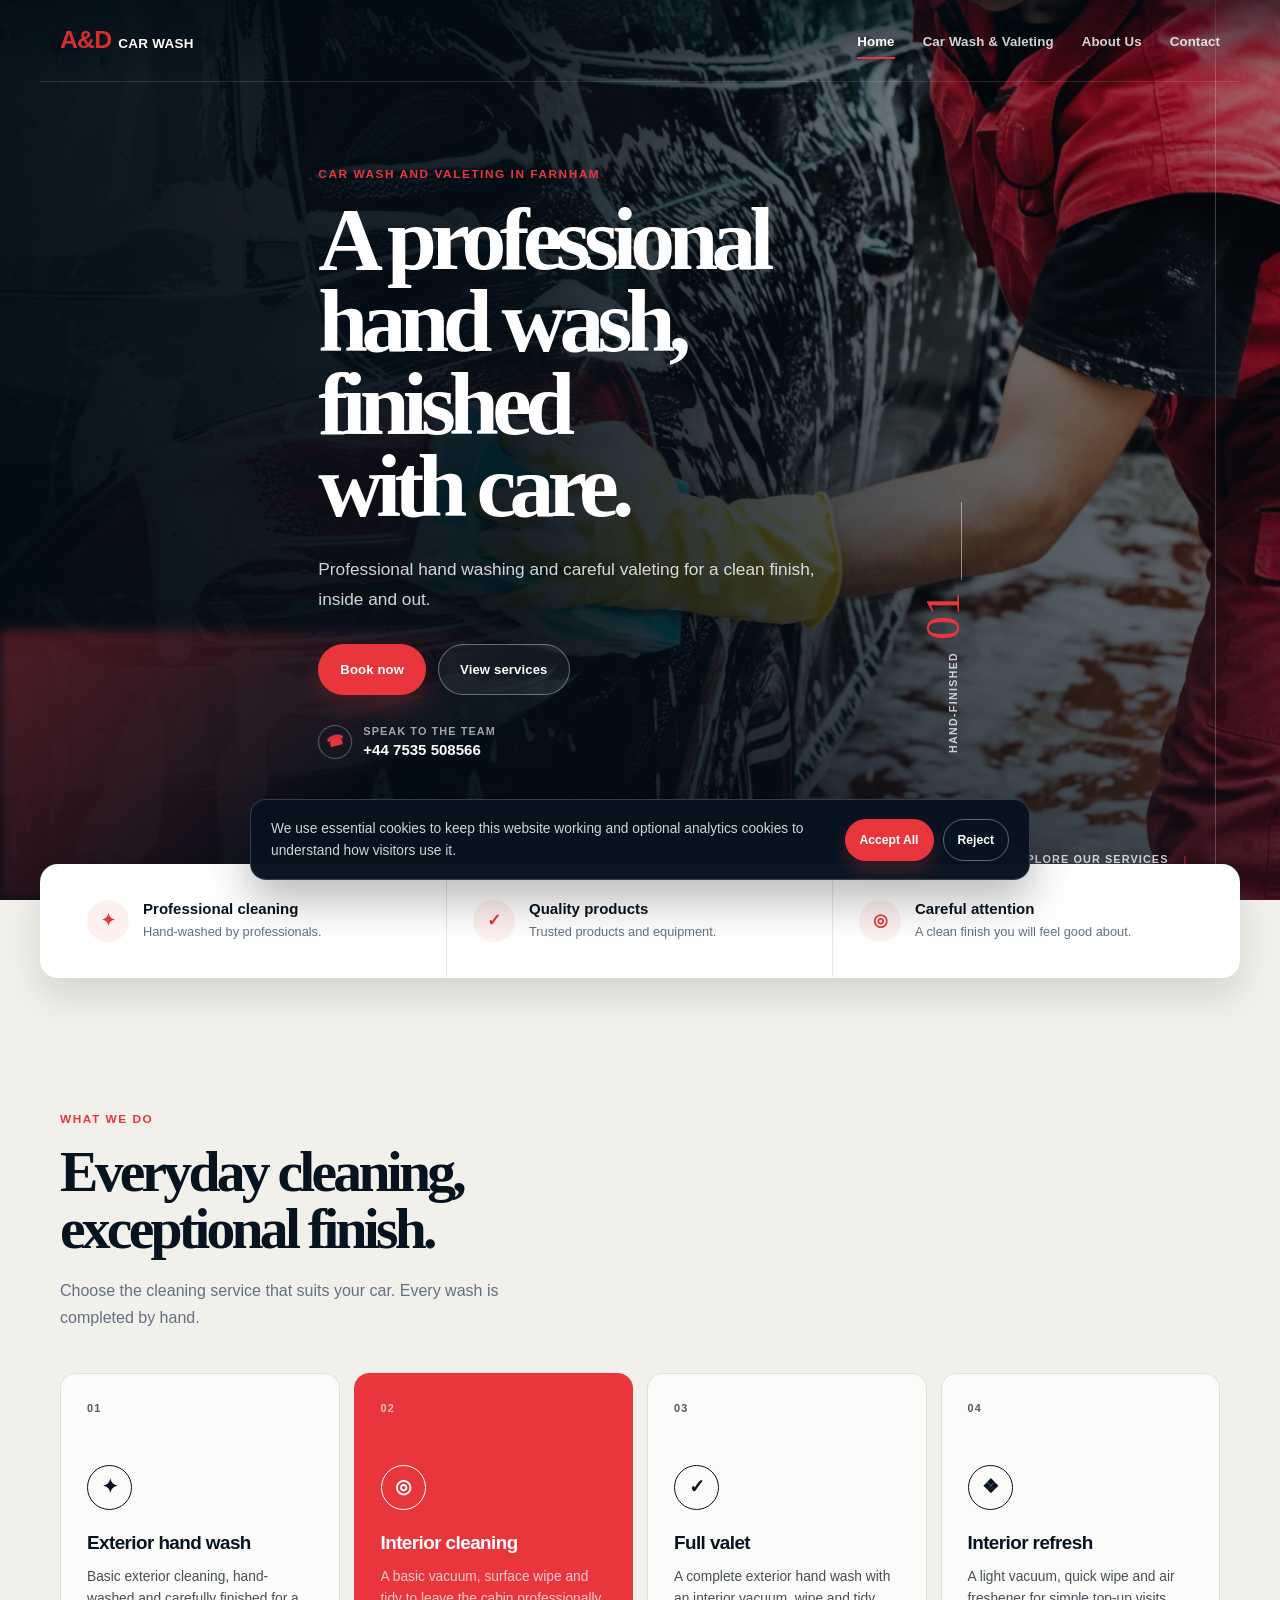
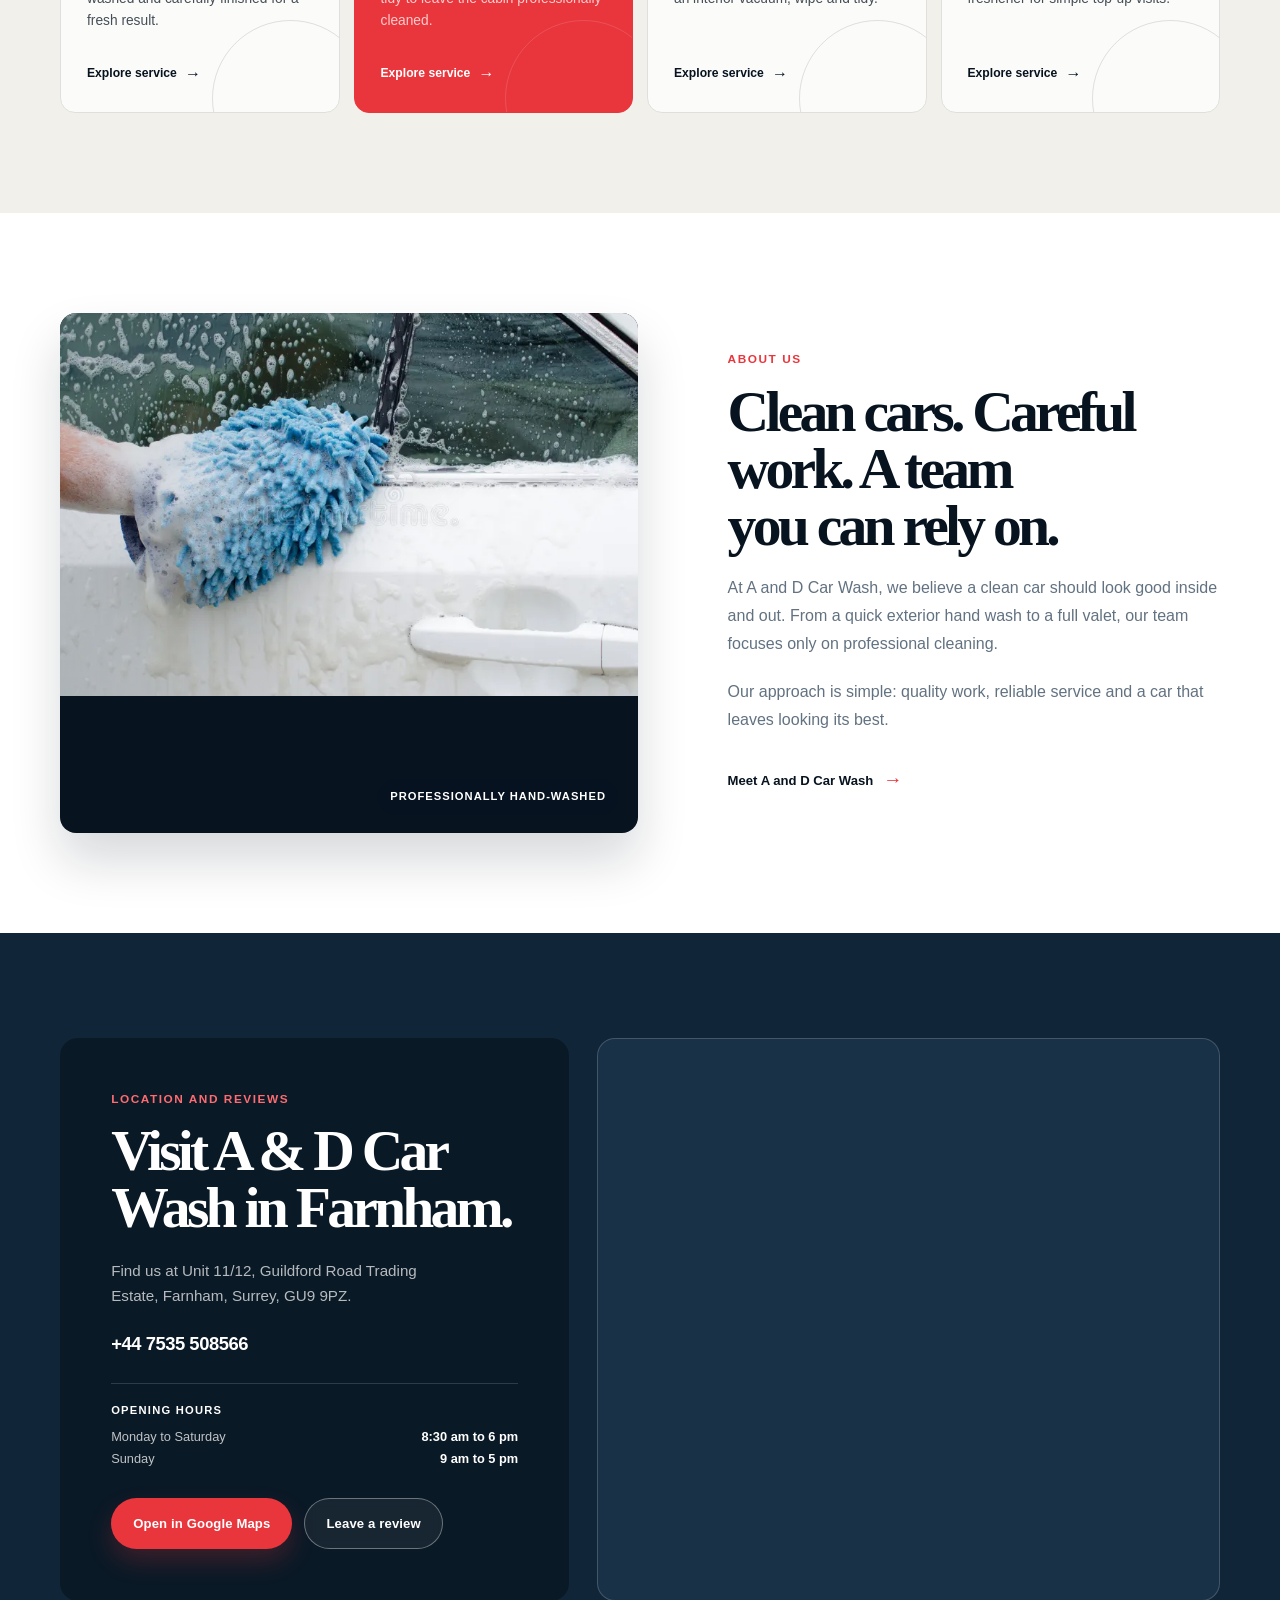
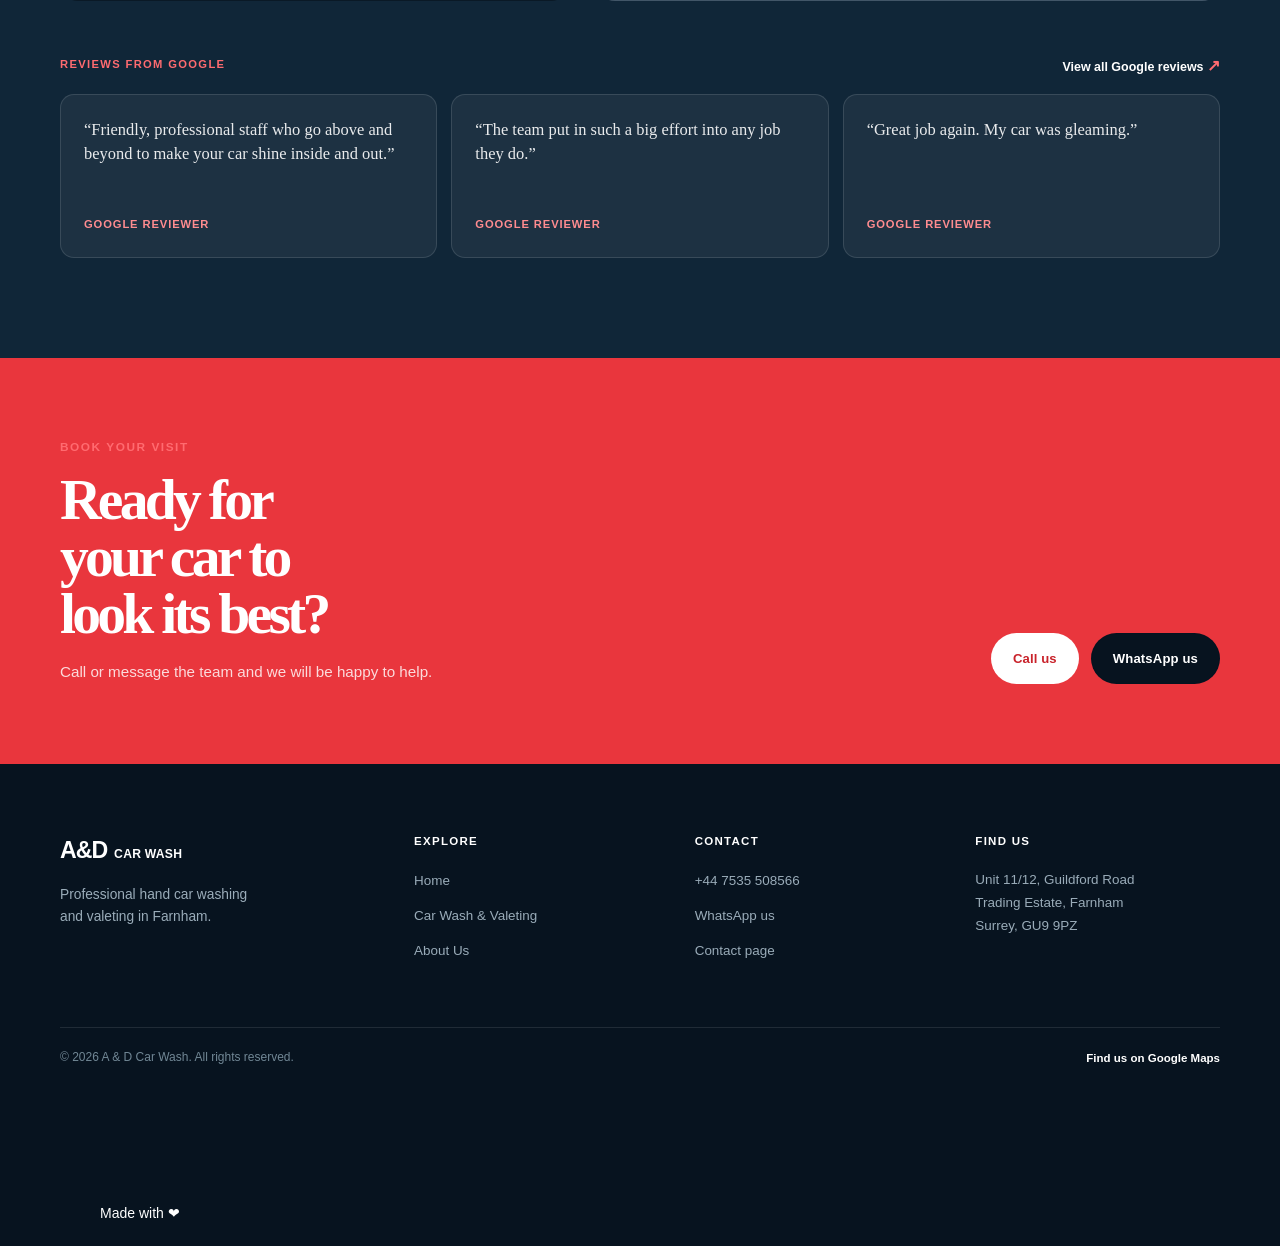
==== commit 0aaf762e: "changes" ====
--- a/index.html
+++ b/index.html
@@ -4,18 +4,18 @@
 <head>
   <meta charset="UTF-8">
   <meta name="viewport" content="width=device-width, initial-scale=1.0">
-  <meta name="description" content="Professional hand car wash and valeting in Farnham from A & D Car Care.">
-  <title>A & D Car Care | Car Wash and Valeting in Farnham</title>
-  <link rel="stylesheet" href="./styles.css?v=4">
-  <script defer src="./script.js?v=4"></script>
+  <meta name="description" content="Professional hand car washing, interior cleaning and valeting in Farnham from A &amp; D Car Wash.">
+  <title>A &amp; D Car Wash | Hand Car Wash and Valeting in Farnham</title>
+  <link rel="stylesheet" href="./styles.css?v=5">
+  <script defer src="./script.js?v=5"></script>
 </head>
 
 <body class="home-page">
   <header class="header site-header">
     <div class="container navbar">
-      <a href="index.html" class="logo brand-logo" aria-label="A and D Car Care home">
+      <a href="index.html" class="logo brand-logo" aria-label="A and D Car Wash home">
         <span class="brand-mark">A&amp;D</span>
-        <span class="brand-name">Car Care</span>
+        <span class="brand-name">Car Wash</span>
       </a>
 
       <button class="menu-toggle" type="button" aria-label="Open menu" aria-expanded="false" aria-controls="primary-navigation">
@@ -41,13 +41,13 @@
       <div class="container home-hero-grid">
         <div class="home-hero-content">
           <p class="hero-eyebrow">Car wash and valeting in Farnham</p>
-          <h1 id="hero-heading">Care that brings your car back to its best.</h1>
-          <p class="hero-copy">Professional hand washing, careful valeting and practical car care, delivered with genuine attention to every detail.</p>
+          <h1 id="hero-heading">A professional hand wash, finished with care.</h1>
+          <p class="hero-copy">Professional hand washing and careful valeting for a clean finish, inside and out.</p>
           <div class="hero-actions">
             <a href="contact.html" class="home-button home-button-primary">Book now</a>
             <a href="#services" class="home-button home-button-secondary">View services</a>
           </div>
-          <a class="hero-phone" href="tel:+447535508566" aria-label="Call A and D Car Care on +44 7535 508566">
+          <a class="hero-phone" href="tel:+447535508566" aria-label="Call A and D Car Wash on +44 7535 508566">
             <span class="hero-phone-icon" aria-hidden="true">&#9742;</span>
             <span><small>Speak to the team</small>+44 7535 508566</span>
           </a>
@@ -59,16 +59,16 @@
           <i></i>
         </div>
       </div>
-      <a class="hero-scroll" href="#services">Explore our care <span aria-hidden="true">&#8595;</span></a>
-    </section>
-
-    <section class="trust-section" aria-label="Why choose A and D Car Care">
+      <a class="hero-scroll" href="#services">Explore our services <span aria-hidden="true">&#8595;</span></a>
+    </section>
+
+    <section class="trust-section" aria-label="Why choose A and D Car Wash">
       <div class="container trust-grid">
         <article class="trust-item">
           <span class="trust-icon" aria-hidden="true">&#10022;</span>
           <div>
             <h2>Professional cleaning</h2>
-            <p>Considered care for every vehicle.</p>
+            <p>Hand-washed by professionals.</p>
           </div>
         </article>
         <article class="trust-item">
@@ -81,8 +81,8 @@
         <article class="trust-item">
           <span class="trust-icon" aria-hidden="true">&#9678;</span>
           <div>
-            <h2>Care in every detail</h2>
-            <p>A finish you will feel good about.</p>
+            <h2>Careful attention</h2>
+            <p>A clean finish you will feel good about.</p>
           </div>
         </article>
       </div>
@@ -93,36 +93,36 @@
         <div class="section-heading home-section-heading">
           <p class="section-kicker">What we do</p>
           <h2 id="services-heading">Everyday cleaning, exceptional finish.</h2>
-          <p>Choose the level of care that suits your car. Our team is ready to help keep it looking its best.</p>
+          <p>Choose the cleaning service that suits your car. Every wash is completed by hand.</p>
         </div>
 
         <div class="service-grid">
           <a href="car-wash-valeting.html" class="service-card">
             <span class="service-index">01</span>
             <span class="service-icon" aria-hidden="true">&#10022;</span>
-            <h3>Hand car wash</h3>
-            <p>Careful exterior cleaning for a fresh, polished everyday finish.</p>
+            <h3>Exterior hand wash</h3>
+            <p>Basic exterior cleaning, hand-washed and carefully finished for a fresh result.</p>
             <span class="service-link">Explore service <b aria-hidden="true">&#8594;</b></span>
           </a>
           <a href="car-wash-valeting.html" class="service-card service-card-featured">
             <span class="service-index">02</span>
             <span class="service-icon" aria-hidden="true">&#9678;</span>
             <h3>Interior cleaning</h3>
-            <p>A thorough refresh for the cabin, seats, carpets and the details in between.</p>
+            <p>A basic vacuum, surface wipe and tidy to leave the cabin professionally cleaned.</p>
             <span class="service-link">Explore service <b aria-hidden="true">&#8594;</b></span>
           </a>
           <a href="car-wash-valeting.html" class="service-card">
             <span class="service-index">03</span>
             <span class="service-icon" aria-hidden="true">&#10003;</span>
-            <h3>Full valeting</h3>
-            <p>Inside and out, a deeper level of attention when your car needs a complete reset.</p>
+            <h3>Full valet</h3>
+            <p>A complete exterior hand wash with an interior vacuum, wipe and tidy.</p>
             <span class="service-link">Explore service <b aria-hidden="true">&#8594;</b></span>
           </a>
           <a href="car-wash-valeting.html" class="service-card">
             <span class="service-index">04</span>
             <span class="service-icon" aria-hidden="true">&#10070;</span>
-            <h3>Paint protection</h3>
-            <p>Help maintain a clean, glossy finish with protective care for your paintwork.</p>
+            <h3>Interior refresh</h3>
+            <p>A light vacuum, quick wipe and air freshener for simple top-up visits.</p>
             <span class="service-link">Explore service <b aria-hidden="true">&#8594;</b></span>
           </a>
         </div>
@@ -132,15 +132,15 @@
     <section class="home-about" aria-labelledby="about-heading">
       <div class="container home-about-grid">
         <div class="home-about-media">
-          <img src="hero.webp" alt="A car receiving a professional hand wash">
-          <span class="about-image-caption">Detail-led care</span>
+          <img src="hero1.webp" alt="A car receiving a professional hand wash">
+          <span class="about-image-caption">Professionally hand-washed</span>
         </div>
         <div class="home-about-content">
           <p class="section-kicker">About us</p>
           <h2 id="about-heading">Clean cars. Careful work. A team you can rely on.</h2>
-          <p>At A and D Car Care, we believe a clean car should look good inside and out. From a quick exterior wash to a complete clean, we put care into the work that makes the difference.</p>
+          <p>At A and D Car Wash, we believe a clean car should look good inside and out. From a quick exterior hand wash to a full valet, our team focuses only on professional cleaning.</p>
           <p>Our approach is simple: quality work, reliable service and a car that leaves looking its best.</p>
-          <a href="about-us.html#about-section" class="text-link">Meet A and D Car Care <span aria-hidden="true">&#8594;</span></a>
+          <a href="about-us.html#about-section" class="text-link">Meet A and D Car Wash <span aria-hidden="true">&#8594;</span></a>
         </div>
       </div>
     </section>
@@ -149,7 +149,7 @@
       <div class="container location-grid">
         <div class="location-copy">
           <p class="section-kicker">Location and reviews</p>
-          <h2 id="location-heading">Visit A &amp; D Car Care in Farnham.</h2>
+          <h2 id="location-heading">Visit A &amp; D Car Wash in Farnham.</h2>
           <p>Find us at Unit 11/12, Guildford Road Trading Estate, Farnham, Surrey, GU9 9PZ.</p>
           <a href="tel:+447535508566" class="location-phone">+44 7535 508566</a>
           <div class="opening-hours">
@@ -166,7 +166,7 @@
         </div>
 
         <div class="map-frame">
-          <iframe title="Map showing A and D Car Care in Farnham" src="https://www.google.com/maps?q=A%26D%20Car%20Care%2C%20Unit%2011%2F12%20Guildford%20Road%20Trading%20Estate%2C%20Farnham%20GU9%209PZ&amp;output=embed" loading="lazy" referrerpolicy="no-referrer-when-downgrade"></iframe>
+          <iframe title="Map showing A and D Car Wash in Farnham" src="https://www.google.com/maps?q=Unit%2011%2F12%20Guildford%20Road%20Trading%20Estate%2C%20Farnham%20GU9%209PZ&amp;output=embed" loading="lazy" referrerpolicy="no-referrer-when-downgrade"></iframe>
         </div>
 
         <div class="reviews-panel">
@@ -211,8 +211,8 @@
     <div class="container">
       <div class="footer-grid">
         <div class="footer-col footer-brand">
-          <a href="index.html" class="footer-logo">A&amp;D <span>Car Care</span></a>
-          <p>Professional car washing and valeting in Farnham.</p>
+          <a href="index.html" class="footer-logo">A&amp;D <span>Car Wash</span></a>
+          <p>Professional hand car washing and valeting in Farnham.</p>
         </div>
         <div class="footer-col">
           <h2>Explore</h2>
@@ -236,11 +236,17 @@
         </div>
       </div>
       <div class="footer-bottom">
-        <p>&copy; 2026 A &amp; D Car Care. All rights reserved.</p>
+        <p>&copy; 2026 A &amp; D Car Wash. All rights reserved.</p>
         <a href="https://share.google/BwVbmJkmmhpI0sBHX" target="_blank" rel="noopener noreferrer">Find us on Google Maps</a>
       </div>
-      <br> <p>Made with ❤ in Albania </p>
     </div>
+    <br>
+    <br>
+    <br>
+    <br>
+    <br>
+    <br>
+    <p style="margin-left: 100px;">Made with ❤</p>
   </footer>
 </body>
 
--- a/styles.css
+++ b/styles.css
@@ -114,10 +114,6 @@
       padding: 4px;
       border-radius: 50%;
       font-size: 10px;
-  }
-
-  .logo-icons i.red-icon {
-      background: var(--primary-red);
   }
 
   .nav-menu {
@@ -2406,8 +2402,8 @@
       background: var(--home-sand);
   }
 
-  .service-grid-five {
-      grid-template-columns: repeat(5, minmax(0, 1fr));
+  .service-grid-four {
+      grid-template-columns: repeat(4, minmax(0, 1fr));
   }
 
   .service-page .service-card {
@@ -2569,8 +2565,8 @@
   }
 
   @media (max-width: 1120px) {
-      .service-grid-five {
-          grid-template-columns: repeat(3, 1fr);
+      .service-grid-four {
+          grid-template-columns: repeat(2, 1fr);
       }
   }
 
@@ -2629,7 +2625,7 @@
           padding-top: 70px;
       }
 
-      .service-grid-five {
+      .service-grid-four {
           grid-template-columns: 1fr;
       }
 
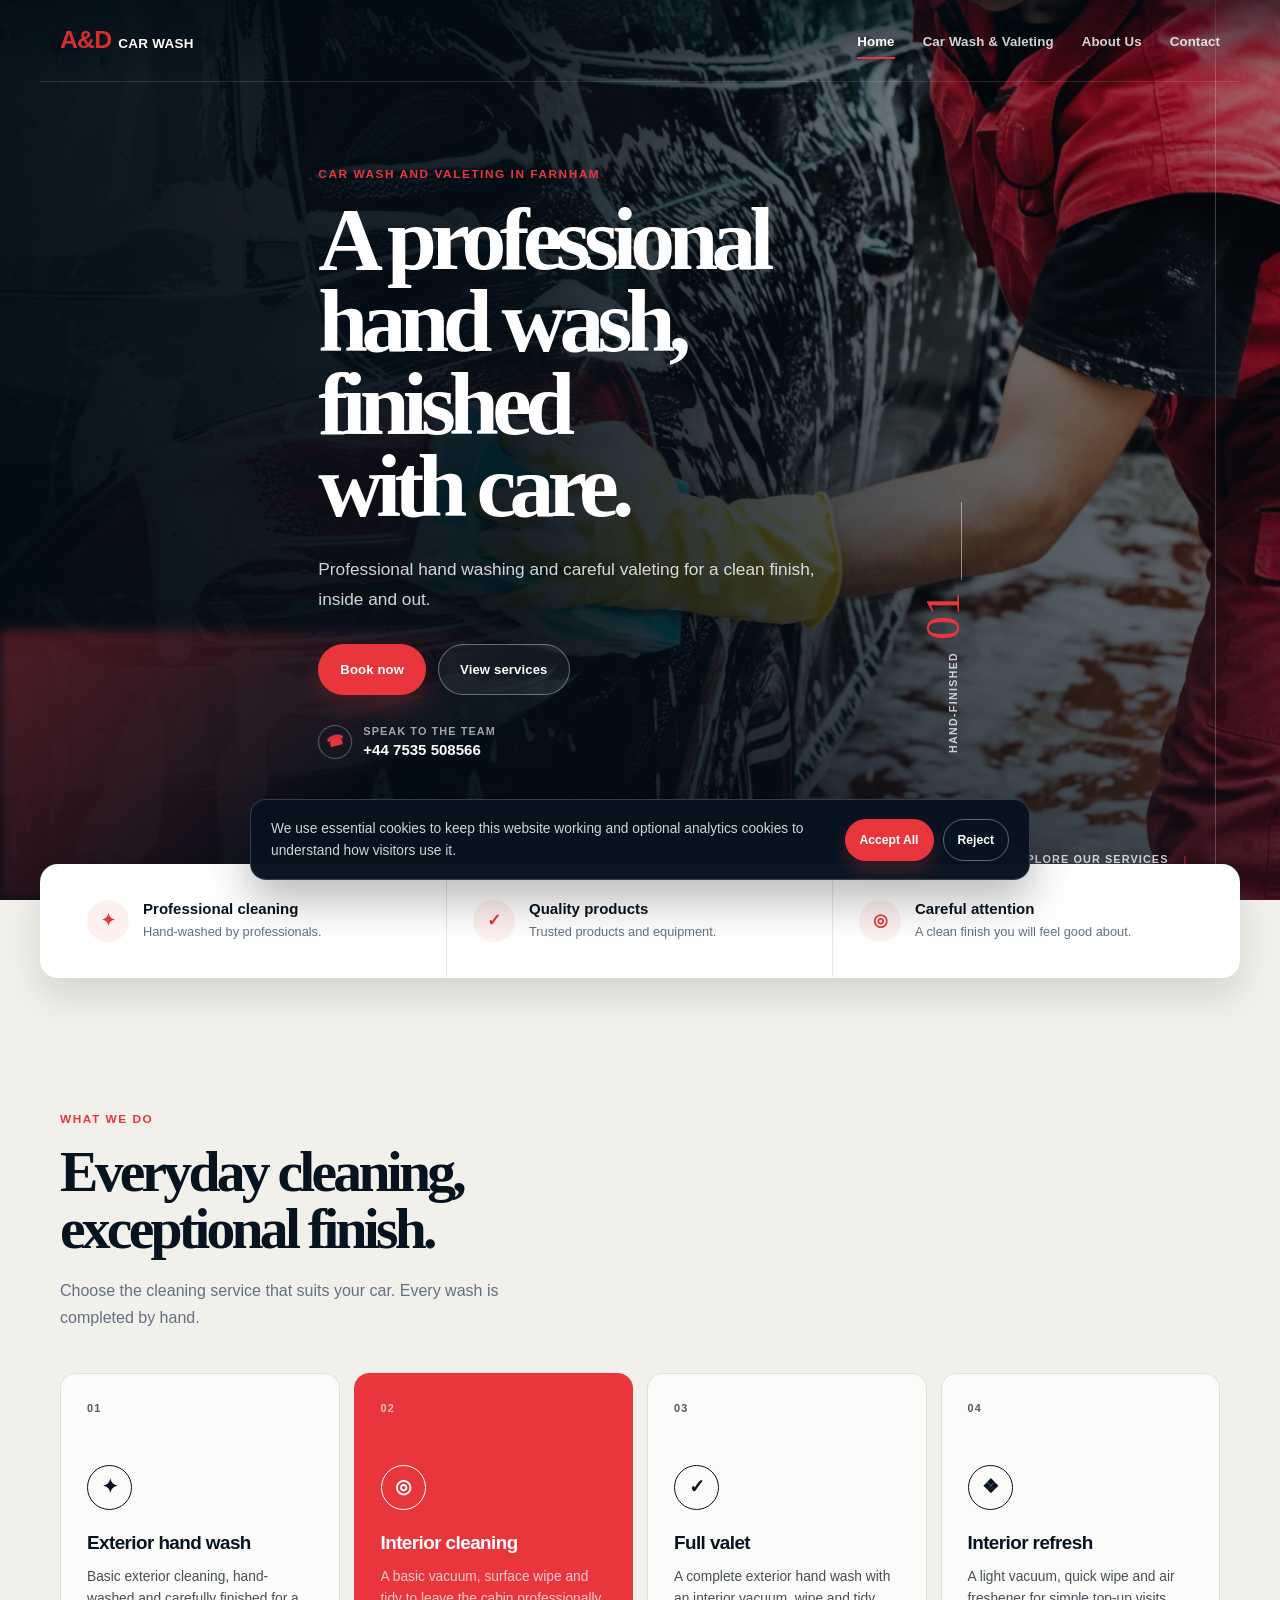
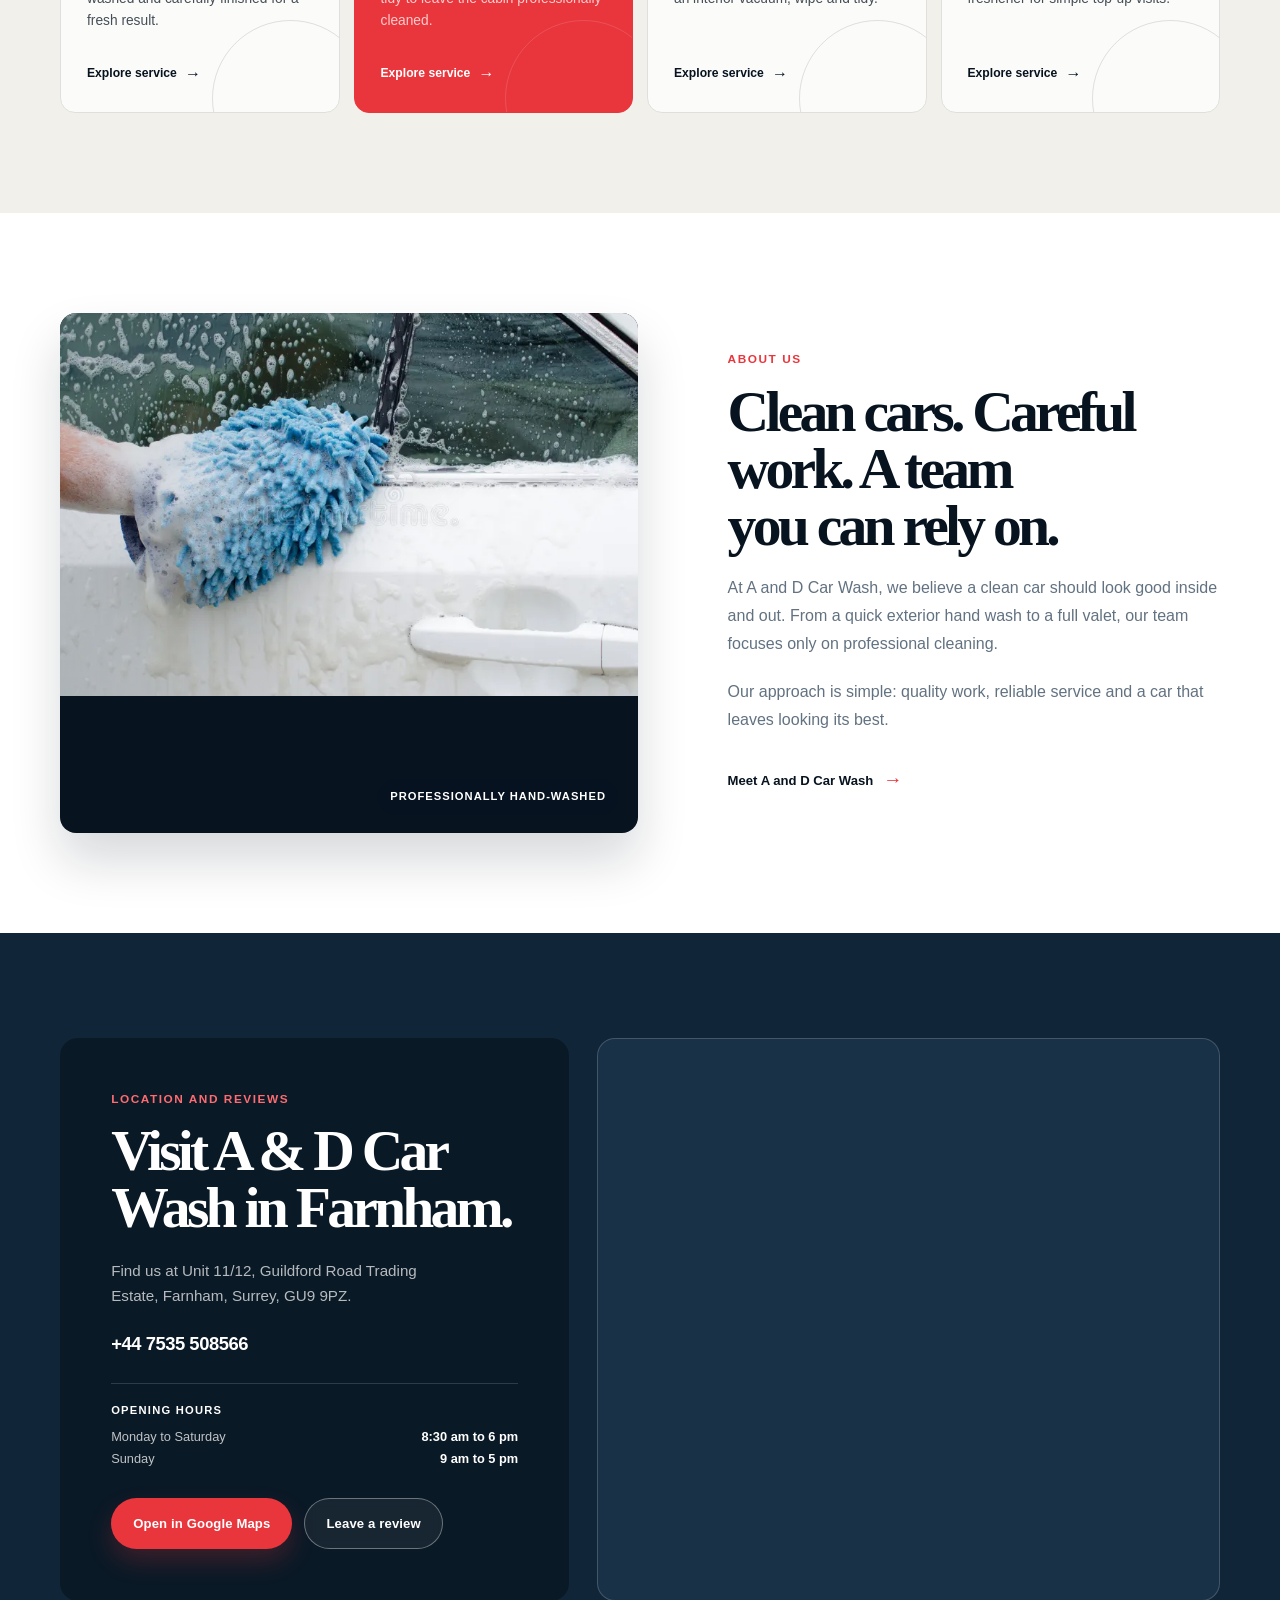
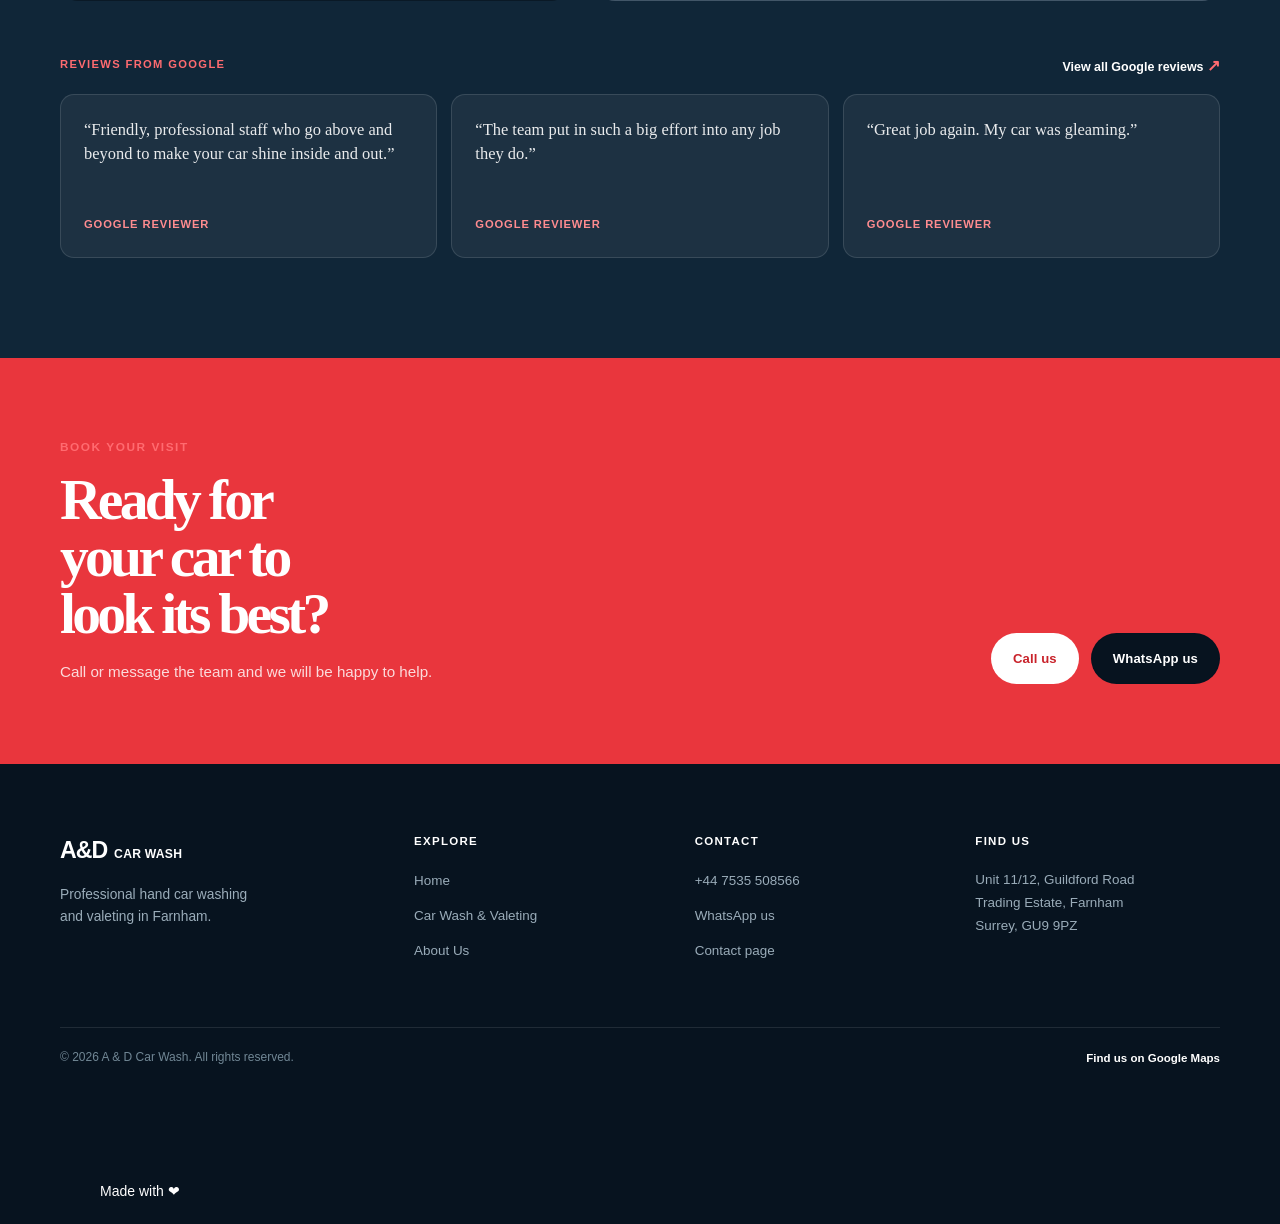
==== commit 3e93908b: "test cloudflare connection" ====
--- a/index.html
+++ b/index.html
@@ -245,7 +245,6 @@
     <br>
     <br>
     <br>
-    <br>
     <p style="margin-left: 100px;">Made with ❤</p>
   </footer>
 </body>
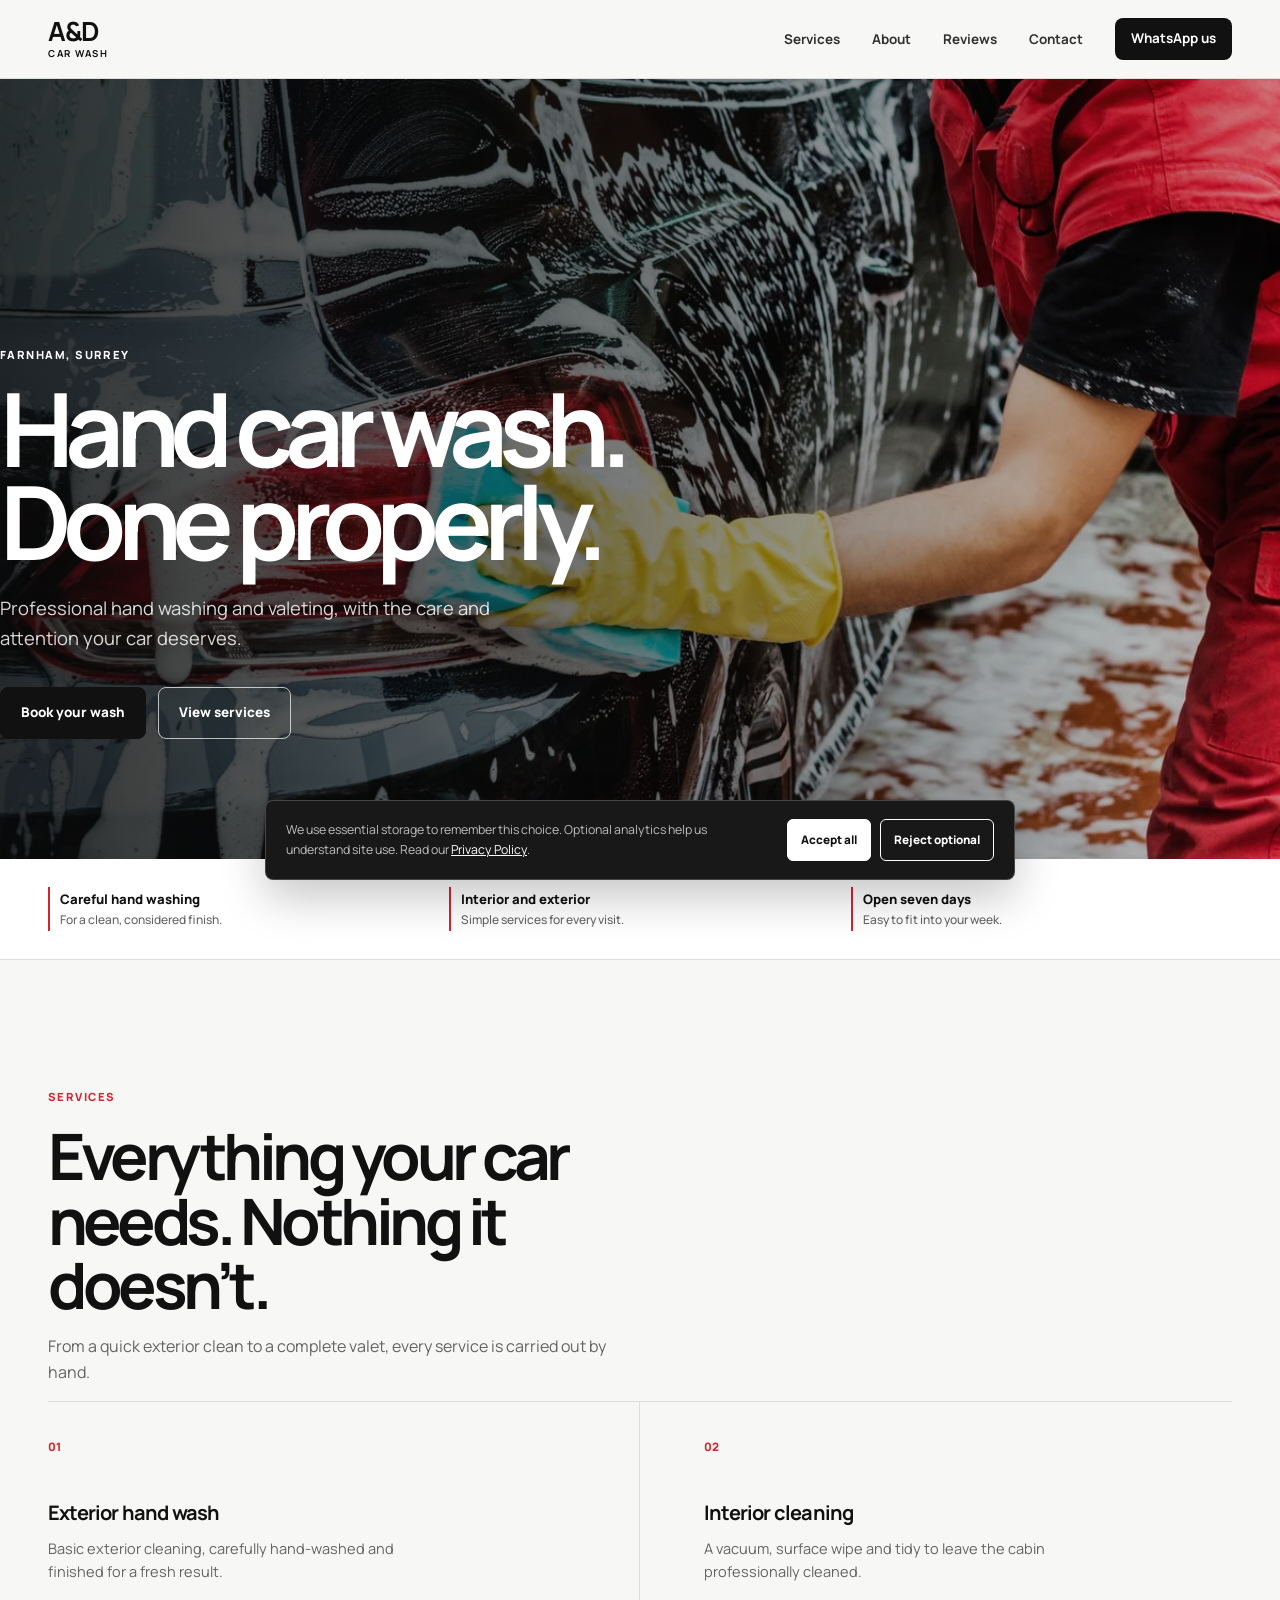
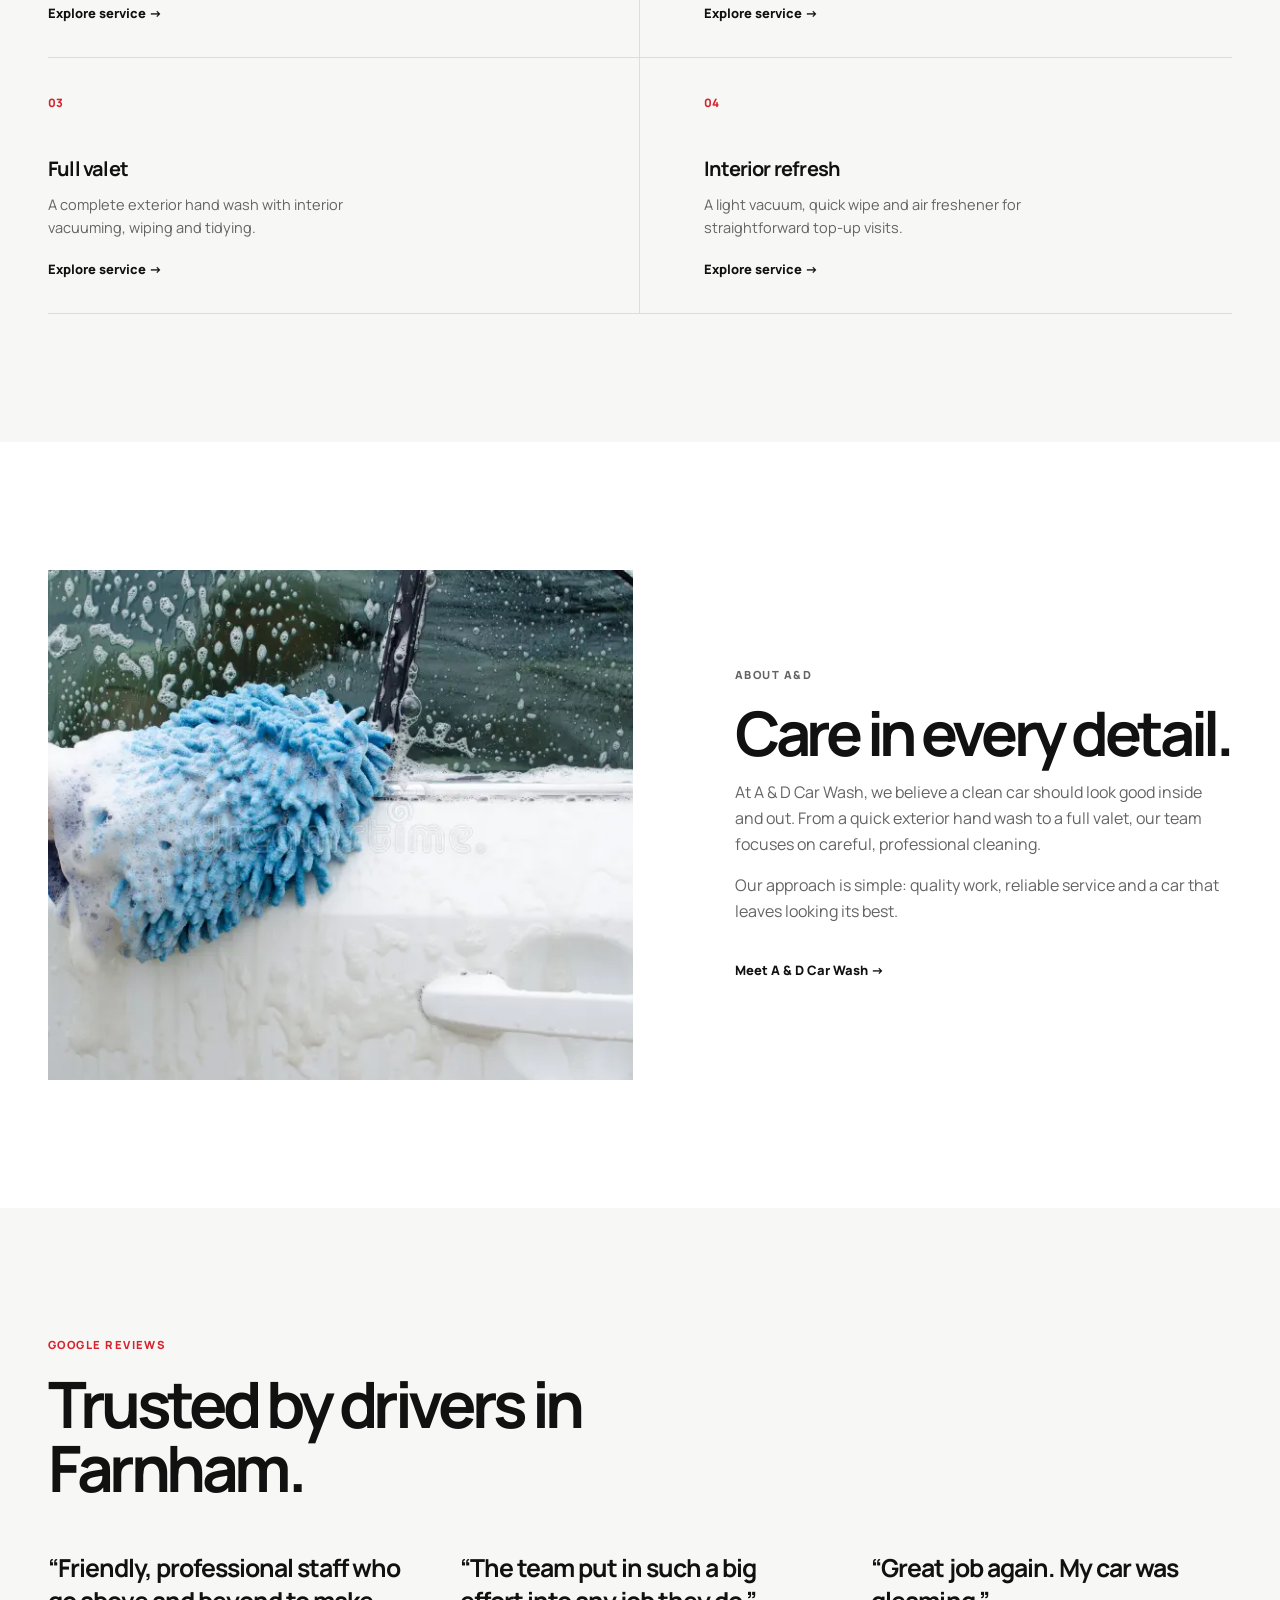
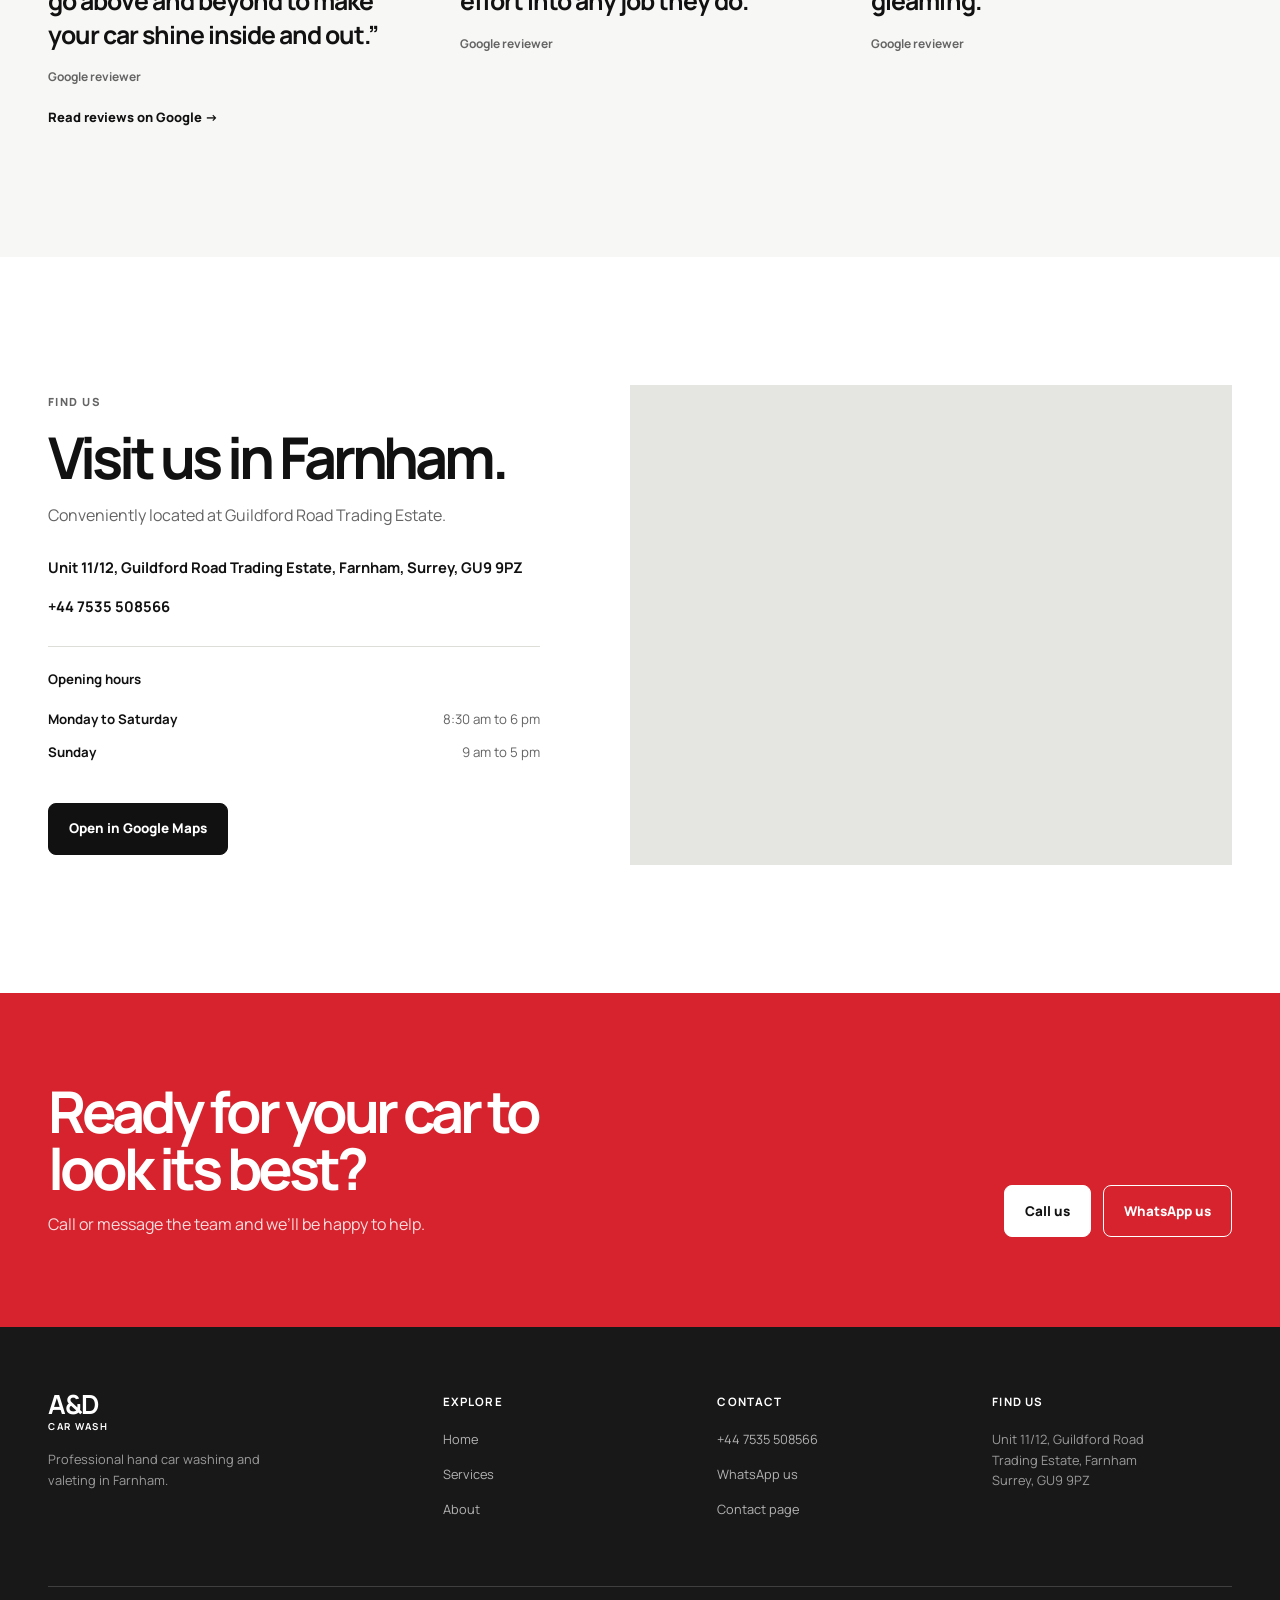
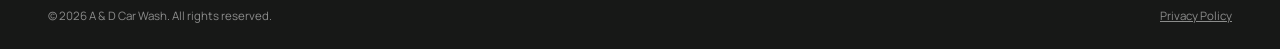
==== commit 0fc5bd83: "ui" ====
--- a/index.html
+++ b/index.html
@@ -1,252 +1,62 @@
-<!DOCTYPE html>
-<html lang="en">
-
+<!doctype html>
+<html lang="en" data-google-analytics-id="G-FPJ89RL9G0">
 <head>
-  <meta charset="UTF-8">
-  <meta name="viewport" content="width=device-width, initial-scale=1.0">
+  <meta charset="utf-8">
+  <meta name="viewport" content="width=device-width,initial-scale=1">
   <meta name="description" content="Professional hand car washing, interior cleaning and valeting in Farnham from A &amp; D Car Wash.">
   <title>A &amp; D Car Wash | Hand Car Wash and Valeting in Farnham</title>
-  <link rel="stylesheet" href="./styles.css?v=5">
-  <script defer src="./script.js?v=5"></script>
+  <link rel="canonical" href="https://adcarwash.co.uk/">
+  <link rel="icon" type="image/jpeg" href="favicon.jpeg">
+  <meta property="og:type" content="website"><meta property="og:title" content="A &amp; D Car Wash | Hand Car Wash and Valeting in Farnham"><meta property="og:description" content="Professional hand car washing, interior cleaning and valeting in Farnham."><meta property="og:image" content="https://adcarwash.co.uk/social-sharing-image.jpeg">
+  <meta name="twitter:card" content="summary_large_image">
+  <link rel="stylesheet" href="styles.css">
+  <script defer src="script.js"></script>
 </head>
-
-<body class="home-page">
-  <header class="header site-header">
+<body>
+  <a class="skip-link" href="#main-content">Skip to content</a>
+  <header class="site-header">
     <div class="container navbar">
-      <a href="index.html" class="logo brand-logo" aria-label="A and D Car Wash home">
-        <span class="brand-mark">A&amp;D</span>
-        <span class="brand-name">Car Wash</span>
-      </a>
-
-      <button class="menu-toggle" type="button" aria-label="Open menu" aria-expanded="false" aria-controls="primary-navigation">
-        <span></span>
-        <span></span>
-        <span></span>
-      </button>
-
-      <nav id="primary-navigation" aria-label="Primary navigation">
-        <ul class="nav-menu">
-          <li><a href="index.html" class="nav-link active" aria-current="page">Home</a></li>
-          <li><a href="car-wash-valeting.html" class="nav-link">Car Wash &amp; Valeting</a></li>
-          <li><a href="about-us.html#about-section" class="nav-link">About Us</a></li>
-          <li><a href="contact.html" class="nav-link">Contact</a></li>
-        </ul>
-      </nav>
+      <a class="brand" href="index.html" aria-label="A and D Car Wash home"><b>A&amp;D</b><span>Car Wash</span></a>
+      <button class="menu-toggle" type="button" aria-label="Open menu" aria-expanded="false" aria-controls="primary-navigation"><span></span><span></span><span></span></button>
+      <nav id="primary-navigation" aria-label="Primary navigation"><ul class="nav-menu">
+        <li><a href="car-wash-valeting.html">Services</a></li><li><a href="about-us.html">About</a></li><li><a href="#reviews">Reviews</a></li><li><a href="contact.html">Contact</a></li><li><a class="nav-cta" href="https://wa.me/447535508566" target="_blank" rel="noopener noreferrer">WhatsApp us</a></li>
+      </ul></nav>
     </div>
   </header>
-
-  <main>
-    <section class="home-hero" aria-labelledby="hero-heading">
-      <div class="home-hero-shade"></div>
-      <div class="container home-hero-grid">
-        <div class="home-hero-content">
-          <p class="hero-eyebrow">Car wash and valeting in Farnham</p>
-          <h1 id="hero-heading">A professional hand wash, finished with care.</h1>
-          <p class="hero-copy">Professional hand washing and careful valeting for a clean finish, inside and out.</p>
-          <div class="hero-actions">
-            <a href="contact.html" class="home-button home-button-primary">Book now</a>
-            <a href="#services" class="home-button home-button-secondary">View services</a>
-          </div>
-          <a class="hero-phone" href="tel:+447535508566" aria-label="Call A and D Car Wash on +44 7535 508566">
-            <span class="hero-phone-icon" aria-hidden="true">&#9742;</span>
-            <span><small>Speak to the team</small>+44 7535 508566</span>
-          </a>
-        </div>
-
-        <div class="hero-side-note" aria-hidden="true">
-          <span>Hand-finished</span>
-          <strong>01</strong>
-          <i></i>
-        </div>
+  <main id="main-content">
+    <section class="hero home" aria-labelledby="hero-heading"><div class="container hero-content">
+      <p class="eyebrow">Farnham, Surrey</p><h1 id="hero-heading">Hand car wash.<br>Done properly.</h1>
+      <p class="hero-copy">Professional hand washing and valeting, with the care and attention your car deserves.</p>
+      <div class="hero-actions"><a class="button button-primary" href="contact.html">Book your wash</a><a class="button button-secondary" href="#services">View services</a></div>
+    </div></section>
+    <section class="intro-strip" aria-label="Our standards"><div class="container"><ul><li>Careful hand washing<span>For a clean, considered finish.</span></li><li>Interior and exterior<span>Simple services for every visit.</span></li><li>Open seven days<span>Easy to fit into your week.</span></li></ul></div></section>
+    <section class="section" id="services" aria-labelledby="services-heading"><div class="container">
+      <div class="section-heading"><p class="eyebrow">Services</p><h2 id="services-heading">Everything your car needs. Nothing it doesn’t.</h2><p>From a quick exterior clean to a complete valet, every service is carried out by hand.</p></div>
+      <div class="service-list">
+        <article class="service-item"><span class="service-number">01</span><h3>Exterior hand wash</h3><p>Basic exterior cleaning, carefully hand-washed and finished for a fresh result.</p><a class="arrow-link" href="car-wash-valeting.html">Explore service →</a></article>
+        <article class="service-item"><span class="service-number">02</span><h3>Interior cleaning</h3><p>A vacuum, surface wipe and tidy to leave the cabin professionally cleaned.</p><a class="arrow-link" href="car-wash-valeting.html">Explore service →</a></article>
+        <article class="service-item"><span class="service-number">03</span><h3>Full valet</h3><p>A complete exterior hand wash with interior vacuuming, wiping and tidying.</p><a class="arrow-link" href="car-wash-valeting.html">Explore service →</a></article>
+        <article class="service-item"><span class="service-number">04</span><h3>Interior refresh</h3><p>A light vacuum, quick wipe and air freshener for straightforward top-up visits.</p><a class="arrow-link" href="car-wash-valeting.html">Explore service →</a></article>
       </div>
-      <a class="hero-scroll" href="#services">Explore our services <span aria-hidden="true">&#8595;</span></a>
-    </section>
-
-    <section class="trust-section" aria-label="Why choose A and D Car Wash">
-      <div class="container trust-grid">
-        <article class="trust-item">
-          <span class="trust-icon" aria-hidden="true">&#10022;</span>
-          <div>
-            <h2>Professional cleaning</h2>
-            <p>Hand-washed by professionals.</p>
-          </div>
-        </article>
-        <article class="trust-item">
-          <span class="trust-icon" aria-hidden="true">&#10003;</span>
-          <div>
-            <h2>Quality products</h2>
-            <p>Trusted products and equipment.</p>
-          </div>
-        </article>
-        <article class="trust-item">
-          <span class="trust-icon" aria-hidden="true">&#9678;</span>
-          <div>
-            <h2>Careful attention</h2>
-            <p>A clean finish you will feel good about.</p>
-          </div>
-        </article>
+    </div></section>
+    <section class="section location" aria-labelledby="about-heading"><div class="container split">
+      <div class="split-media"><img src="hero1.webp" alt="A car receiving a professional hand wash"></div>
+      <div class="split-copy"><p class="eyebrow">About A&amp;D</p><h2 id="about-heading">Care in every detail.</h2><p>At A &amp; D Car Wash, we believe a clean car should look good inside and out. From a quick exterior hand wash to a full valet, our team focuses on careful, professional cleaning.</p><p>Our approach is simple: quality work, reliable service and a car that leaves looking its best.</p><a class="arrow-link" href="about-us.html">Meet A &amp; D Car Wash →</a></div>
+    </div></section>
+    <section class="section" id="reviews" aria-labelledby="reviews-heading"><div class="container">
+      <div class="section-heading"><p class="eyebrow">Google reviews</p><h2 id="reviews-heading">Trusted by drivers in Farnham.</h2></div>
+      <div class="reviews">
+        <blockquote class="review"><p>“Friendly, professional staff who go above and beyond to make your car shine inside and out.”</p><footer>Google reviewer</footer></blockquote>
+        <blockquote class="review"><p>“The team put in such a big effort into any job they do.”</p><footer>Google reviewer</footer></blockquote>
+        <blockquote class="review"><p>“Great job again. My car was gleaming.”</p><footer>Google reviewer</footer></blockquote>
       </div>
-    </section>
-
-    <section class="home-services" id="services" aria-labelledby="services-heading">
-      <div class="container">
-        <div class="section-heading home-section-heading">
-          <p class="section-kicker">What we do</p>
-          <h2 id="services-heading">Everyday cleaning, exceptional finish.</h2>
-          <p>Choose the cleaning service that suits your car. Every wash is completed by hand.</p>
-        </div>
-
-        <div class="service-grid">
-          <a href="car-wash-valeting.html" class="service-card">
-            <span class="service-index">01</span>
-            <span class="service-icon" aria-hidden="true">&#10022;</span>
-            <h3>Exterior hand wash</h3>
-            <p>Basic exterior cleaning, hand-washed and carefully finished for a fresh result.</p>
-            <span class="service-link">Explore service <b aria-hidden="true">&#8594;</b></span>
-          </a>
-          <a href="car-wash-valeting.html" class="service-card service-card-featured">
-            <span class="service-index">02</span>
-            <span class="service-icon" aria-hidden="true">&#9678;</span>
-            <h3>Interior cleaning</h3>
-            <p>A basic vacuum, surface wipe and tidy to leave the cabin professionally cleaned.</p>
-            <span class="service-link">Explore service <b aria-hidden="true">&#8594;</b></span>
-          </a>
-          <a href="car-wash-valeting.html" class="service-card">
-            <span class="service-index">03</span>
-            <span class="service-icon" aria-hidden="true">&#10003;</span>
-            <h3>Full valet</h3>
-            <p>A complete exterior hand wash with an interior vacuum, wipe and tidy.</p>
-            <span class="service-link">Explore service <b aria-hidden="true">&#8594;</b></span>
-          </a>
-          <a href="car-wash-valeting.html" class="service-card">
-            <span class="service-index">04</span>
-            <span class="service-icon" aria-hidden="true">&#10070;</span>
-            <h3>Interior refresh</h3>
-            <p>A light vacuum, quick wipe and air freshener for simple top-up visits.</p>
-            <span class="service-link">Explore service <b aria-hidden="true">&#8594;</b></span>
-          </a>
-        </div>
-      </div>
-    </section>
-
-    <section class="home-about" aria-labelledby="about-heading">
-      <div class="container home-about-grid">
-        <div class="home-about-media">
-          <img src="hero1.webp" alt="A car receiving a professional hand wash">
-          <span class="about-image-caption">Professionally hand-washed</span>
-        </div>
-        <div class="home-about-content">
-          <p class="section-kicker">About us</p>
-          <h2 id="about-heading">Clean cars. Careful work. A team you can rely on.</h2>
-          <p>At A and D Car Wash, we believe a clean car should look good inside and out. From a quick exterior hand wash to a full valet, our team focuses only on professional cleaning.</p>
-          <p>Our approach is simple: quality work, reliable service and a car that leaves looking its best.</p>
-          <a href="about-us.html#about-section" class="text-link">Meet A and D Car Wash <span aria-hidden="true">&#8594;</span></a>
-        </div>
-      </div>
-    </section>
-
-    <section class="location-reviews" aria-labelledby="location-heading">
-      <div class="container location-grid">
-        <div class="location-copy">
-          <p class="section-kicker">Location and reviews</p>
-          <h2 id="location-heading">Visit A &amp; D Car Wash in Farnham.</h2>
-          <p>Find us at Unit 11/12, Guildford Road Trading Estate, Farnham, Surrey, GU9 9PZ.</p>
-          <a href="tel:+447535508566" class="location-phone">+44 7535 508566</a>
-          <div class="opening-hours">
-            <h3>Opening hours</h3>
-            <dl>
-              <div><dt>Monday to Saturday</dt><dd>8:30 am to 6 pm</dd></div>
-              <div><dt>Sunday</dt><dd>9 am to 5 pm</dd></div>
-            </dl>
-          </div>
-          <div class="location-actions">
-            <a href="https://share.google/BwVbmJkmmhpI0sBHX" class="home-button home-button-primary" target="_blank" rel="noopener noreferrer">Open in Google Maps</a>
-            <a href="https://share.google/BwVbmJkmmhpI0sBHX" class="home-button home-button-secondary" target="_blank" rel="noopener noreferrer">Leave a review</a>
-          </div>
-        </div>
-
-        <div class="map-frame">
-          <iframe title="Map showing A and D Car Wash in Farnham" src="https://www.google.com/maps?q=Unit%2011%2F12%20Guildford%20Road%20Trading%20Estate%2C%20Farnham%20GU9%209PZ&amp;output=embed" loading="lazy" referrerpolicy="no-referrer-when-downgrade"></iframe>
-        </div>
-
-        <div class="reviews-panel">
-          <div class="reviews-heading">
-            <span>Reviews from Google</span>
-            <a href="https://share.google/BwVbmJkmmhpI0sBHX" target="_blank" rel="noopener noreferrer">View all Google reviews <b aria-hidden="true">&#8599;</b></a>
-          </div>
-          <div class="review-track" aria-label="Customer reviews from Google">
-            <blockquote class="review-card">
-              <p>“Friendly, professional staff who go above and beyond to make your car shine inside and out.”</p>
-              <footer>Google reviewer</footer>
-            </blockquote>
-            <blockquote class="review-card">
-              <p>“The team put in such a big effort into any job they do.”</p>
-              <footer>Google reviewer</footer>
-            </blockquote>
-            <blockquote class="review-card">
-              <p>“Great job again. My car was gleaming.”</p>
-              <footer>Google reviewer</footer>
-            </blockquote>
-          </div>
-        </div>
-      </div>
-    </section>
-
-    <section class="booking-section" aria-labelledby="booking-heading">
-      <div class="container booking-inner">
-        <div>
-          <p class="section-kicker">Book your visit</p>
-          <h2 id="booking-heading">Ready for your car to look its best?</h2>
-          <p>Call or message the team and we will be happy to help.</p>
-        </div>
-        <div class="booking-actions">
-          <a href="tel:+447535508566" class="home-button home-button-light">Call us</a>
-          <a href="https://wa.me/447535508566" class="home-button home-button-dark" target="_blank" rel="noopener noreferrer">WhatsApp us</a>
-        </div>
-      </div>
-    </section>
+      <a class="arrow-link" href="https://share.google/BwVbmJkmmhpI0sBHX" target="_blank" rel="noopener noreferrer">Read reviews on Google →</a>
+    </div></section>
+    <section class="section location" aria-labelledby="location-heading"><div class="container location-grid">
+      <div class="location-copy"><p class="eyebrow">Find us</p><h2 id="location-heading">Visit us in Farnham.</h2><p>Conveniently located at Guildford Road Trading Estate.</p><div class="contact-lines"><address>Unit 11/12, Guildford Road Trading Estate, Farnham, Surrey, GU9 9PZ</address><a href="tel:+447535508566">+44 7535 508566</a></div><div class="hours"><h3>Opening hours</h3><div><strong>Monday to Saturday</strong><span>8:30 am to 6 pm</span></div><div><strong>Sunday</strong><span>9 am to 5 pm</span></div></div><div class="hero-actions"><a class="button button-primary" href="https://share.google/BwVbmJkmmhpI0sBHX" target="_blank" rel="noopener noreferrer">Open in Google Maps</a></div></div>
+      <div class="map"><iframe title="Map showing A and D Car Wash in Farnham" src="https://www.google.com/maps?q=Unit%2011%2F12%20Guildford%20Road%20Trading%20Estate%2C%20Farnham%20GU9%209PZ&amp;output=embed" loading="lazy" referrerpolicy="no-referrer-when-downgrade"></iframe></div>
+    </div></section>
+    <section class="cta" aria-labelledby="cta-heading"><div class="container"><div><h2 id="cta-heading">Ready for your car to look its best?</h2><p>Call or message the team and we’ll be happy to help.</p></div><div class="hero-actions"><a class="button button-primary" href="tel:+447535508566">Call us</a><a class="button button-secondary" href="https://wa.me/447535508566" target="_blank" rel="noopener noreferrer">WhatsApp us</a></div></div></section>
   </main>
-
-  <footer class="footer home-footer">
-    <div class="container">
-      <div class="footer-grid">
-        <div class="footer-col footer-brand">
-          <a href="index.html" class="footer-logo">A&amp;D <span>Car Wash</span></a>
-          <p>Professional hand car washing and valeting in Farnham.</p>
-        </div>
-        <div class="footer-col">
-          <h2>Explore</h2>
-          <ul>
-            <li><a href="index.html">Home</a></li>
-            <li><a href="car-wash-valeting.html">Car Wash &amp; Valeting</a></li>
-            <li><a href="about-us.html#about-section">About Us</a></li>
-          </ul>
-        </div>
-        <div class="footer-col">
-          <h2>Contact</h2>
-          <ul>
-            <li><a href="tel:+447535508566">+44 7535 508566</a></li>
-            <li><a href="https://wa.me/447535508566" target="_blank" rel="noopener noreferrer">WhatsApp us</a></li>
-            <li><a href="contact.html">Contact page</a></li>
-          </ul>
-        </div>
-        <div class="footer-col">
-          <h2>Find us</h2>
-          <address>Unit 11/12, Guildford Road<br>Trading Estate, Farnham<br>Surrey, GU9 9PZ</address>
-        </div>
-      </div>
-      <div class="footer-bottom">
-        <p>&copy; 2026 A &amp; D Car Wash. All rights reserved.</p>
-        <a href="https://share.google/BwVbmJkmmhpI0sBHX" target="_blank" rel="noopener noreferrer">Find us on Google Maps</a>
-      </div>
-    </div>
-    <br>
-    <br>
-    <br>
-    <br>
-    <br>
-    <p style="margin-left: 100px;">Made with ❤</p>
-  </footer>
-</body>
-
-</html>
+  <footer class="site-footer"><div class="container"><div class="footer-grid"><div class="footer-brand"><a class="brand" href="index.html"><b>A&amp;D</b><span>Car Wash</span></a><p>Professional hand car washing and valeting in Farnham.</p></div><div class="footer-col"><h2>Explore</h2><ul><li><a href="index.html">Home</a></li><li><a href="car-wash-valeting.html">Services</a></li><li><a href="about-us.html">About</a></li></ul></div><div class="footer-col"><h2>Contact</h2><ul><li><a href="tel:+447535508566">+44 7535 508566</a></li><li><a href="https://wa.me/447535508566" target="_blank" rel="noopener noreferrer">WhatsApp us</a></li><li><a href="contact.html">Contact page</a></li></ul></div><div class="footer-col"><h2>Find us</h2><address>Unit 11/12, Guildford Road<br>Trading Estate, Farnham<br>Surrey, GU9 9PZ</address></div></div><div class="footer-bottom"><p>© 2026 A &amp; D Car Wash. All rights reserved.</p><a href="privacy-policy.html">Privacy Policy</a></div></div></footer>
+</body></html>
--- a/styles.css
+++ b/styles.css
@@ -1,2803 +1,12 @@
-  /* ==========================================================================
-           1. GLOBAL STYLES & RESET
-           ========================================================================== */
-  * {
-      margin: 0;
-      padding: 0;
-      box-sizing: border-box;
-      font-family: 'Segoe UI', Tahoma, Geneva, Verdana, sans-serif;
-  }
-
-  :root {
-      --primary-navy: #0e2038;
-      --primary-red: #d32f2f;
-      --primary-red-hover: #b71c1c;
-      --secondary-blue: #0288d1;
-      --text-dark: #222222;
-      --text-gray: #666666;
-      --bg-light: #f4f6f9;
-      --white: #ffffff;
-      --border-color: #e0e0e0;
-  }
-
-  body {
-      color: var(--text-dark);
-      line-height: 1.6;
-      background-color: var(--bg-light);
-  }
-
-  a {
-      text-decoration: none;
-      color: inherit;
-  }
-
-  ul {
-      list-style: none;
-  }
-
-  .container {
-      max-width: 1200px;
-      margin: 0 auto;
-      padding: 0 20px;
-  }
-
-  /* ==========================================================================
-           2. TOP ANNOUNCEMENT BAR
-           ========================================================================== */
-  .top-bar {
-      background-color: var(--primary-navy);
-      color: var(--white);
-      font-size: 13px;
-      padding: 8px 0;
-      border-bottom: 1px solid rgba(255, 255, 255, 0.1);
-  }
-
-  .top-bar .container {
-      display: flex;
-      justify-content: flex-end;
-      align-items: center;
-      gap: 25px;
-  }
-
-  .top-bar-item {
-      display: flex;
-      align-items: center;
-      gap: 8px;
-  }
-
-  .top-bar-item i {
-      color: var(--primary-red);
-  }
-
-  /* ==========================================================================
-           3. MAIN NAVIGATION
-           ========================================================================== */
-  .header {
-      background-color: var(--white);
-      box-shadow: 0 2px 10px rgba(0, 0, 0, 0.05);
-      position: sticky;
-      top: 0;
-      z-index: 1000;
-  }
-
-  .navbar {
-      display: flex;
-      justify-content: space-between;
-      align-items: center;
-      height: 80px;
-      gap: 16px;
-  }
-
-  .logo {
-      display: flex;
-      align-items: center;
-      font-size: 24px;
-      font-weight: 800;
-      color: var(--primary-navy);
-      letter-spacing: -0.5px;
-  }
-
-  .logo span {
-      color: var(--primary-red);
-  }
-
-  .logo-icons {
-      display: flex;
-      gap: 3px;
-      margin-left: 6px;
-      font-size: 14px;
-  }
-
-  .logo-icons i {
-      background: var(--primary-navy);
-      color: var(--white);
-      padding: 4px;
-      border-radius: 50%;
-      font-size: 10px;
-  }
-
-  .nav-menu {
-      display: flex;
-      align-items: center;
-      gap: 25px;
-  }
-
-  .menu-toggle {
-      display: none;
-      appearance: none;
-      border: 0;
-      background: linear-gradient(180deg, #173b67 0%, #0e2747 100%);
-      border-radius: 12px;
-      width: 46px;
-      height: 46px;
-      padding: 0;
-      align-items: center;
-      justify-content: center;
-      flex-direction: column;
-      gap: 4px;
-      cursor: pointer;
-      flex: 0 0 auto;
-      box-shadow: 0 10px 22px rgba(14, 39, 71, 0.18);
-  }
-
-  .menu-toggle span {
-      display: block;
-      width: 20px;
-      height: 2px;
-      background: var(--white);
-      border-radius: 999px;
-      transition: transform 0.2s ease, opacity 0.2s ease;
-  }
-
-  .nav-link {
-      font-weight: 600;
-      font-size: 15px;
-      color: var(--text-dark);
-      transition: color 0.3s;
-  }
-
-  .nav-link:hover,
-  .nav-link.active {
-      color: var(--primary-red);
-  }
-
-  .dropdown {
-      position: relative;
-  }
-
-  .dropdown-menu {
-      position: absolute;
-      top: 100%;
-      left: 0;
-      background: var(--white);
-      min-width: 200px;
-      box-shadow: 0 4px 12px rgba(0, 0, 0, 0.1);
-      border-radius: 4px;
-      display: none;
-      flex-direction: column;
-      padding: 10px 0;
-      z-index: 100;
-  }
-
-  .dropdown:hover .dropdown-menu {
-      display: flex;
-  }
-
-  .dropdown-menu a {
-      padding: 8px 20px;
-      font-size: 14px;
-  }
-
-  .dropdown-menu a:hover {
-      background-color: var(--bg-light);
-      color: var(--primary-red);
-  }
-
-  .btn-header {
-      background-color: var(--primary-red);
-      color: var(--white);
-      padding: 10px 20px;
-      border-radius: 4px;
-      font-weight: 700;
-      font-size: 14px;
-      transition: background 0.3s;
-  }
-
-  .btn-header:hover {
-      background-color: var(--primary-red-hover);
-  }
-
-  .hero-buttons {
-      display: flex;
-      gap: 15px;
-      margin-bottom: 30px;
-      flex-wrap: wrap;
-  }
-
-  .btn-primary {
-      background-color: var(--primary-red);
-      color: var(--white);
-      padding: 12px 24px;
-      border-radius: 4px;
-      font-weight: 700;
-      display: inline-block;
-      transition: background 0.3s;
-  }
-
-  .btn-primary:hover {
-      background-color: var(--primary-red-hover);
-  }
-
-  .btn-outline {
-      border: 2px solid var(--white);
-      color: var(--white);
-      padding: 10px 22px;
-      border-radius: 4px;
-      font-weight: 700;
-      display: inline-block;
-      transition: all 0.3s;
-  }
-
-  .btn-outline:hover {
-      background-color: var(--white);
-      color: var(--primary-navy);
-  }
-
-  /* ========================================================================== 
-           4B. CONTACT HERO
-           ========================================================================== */
-  .contact-hero {
-      position: relative;
-      overflow: hidden;
-      padding: 36px 0 44px;
-      color: var(--white);
-      background:
-          radial-gradient(circle at top right, rgba(211, 47, 47, 0.18), transparent 24%),
-          linear-gradient(135deg, #0e2038 0%, #173b67 58%, #0b1d34 100%);
-  }
-
-  .contact-hero::before {
-      content: '';
-      position: absolute;
-      inset: 0;
-      background:
-          linear-gradient(135deg, transparent 0 46%, rgba(255, 255, 255, 0.08) 46% 50%, transparent 50% 100%),
-          linear-gradient(90deg, rgba(255, 255, 255, 0.06) 0 1px, transparent 1px 100%),
-          linear-gradient(180deg, rgba(255, 255, 255, 0.04) 0 1px, transparent 1px 100%);
-      background-size: auto, 72px 72px, 72px 72px;
-      opacity: 0.42;
-      pointer-events: none;
-  }
-
-  .contact-hero-grid {
-      position: relative;
-      z-index: 1;
-      display: grid;
-      grid-template-columns: minmax(0, 1.05fr) minmax(320px, 0.95fr);
-      gap: 22px;
-      align-items: center;
-  }
-
-  .contact-hero-copy {
-      max-width: 620px;
-  }
-
-  .contact-hero-copy h1 {
-      margin: 16px 0 14px;
-      font-size: clamp(2.2rem, 4vw, 4rem);
-      line-height: 0.98;
-      letter-spacing: -0.04em;
-      text-wrap: balance;
-  }
-
-  .contact-hero-copy p {
-      margin: 0;
-      max-width: 56ch;
-      color: rgba(255, 255, 255, 0.9);
-      font-size: 1.05rem;
-      line-height: 1.7;
-  }
-
-  .contact-hero-buttons {
-      margin-top: 24px;
-  }
-
-  .contact-hero-buttons .btn-primary,
-  .contact-hero-buttons .btn-outline {
-      min-width: 160px;
-  }
-
-  .contact-whatsapp {
-      border-color: rgba(255, 255, 255, 0.24);
-  }
-
-  .contact-hero-meta {
-      display: grid;
-      grid-template-columns: repeat(2, minmax(0, 1fr));
-      gap: 12px;
-      margin-top: 22px;
-  }
-
-  .contact-meta-card {
-      display: flex;
-      align-items: flex-start;
-      gap: 12px;
-      padding: 14px 16px;
-      border-radius: 16px;
-      background: rgba(255, 255, 255, 0.08);
-      border: 1px solid rgba(255, 255, 255, 0.12);
-      backdrop-filter: blur(8px);
-  }
-
-  .contact-meta-card i {
-      color: var(--primary-red);
-      font-size: 16px;
-      margin-top: 3px;
-  }
-
-  .contact-meta-card strong {
-      display: block;
-      font-size: 14px;
-      color: #fff;
-      margin-bottom: 3px;
-  }
-
-  .contact-meta-card span {
-      display: block;
-      font-size: 13px;
-      color: rgba(255, 255, 255, 0.82);
-      line-height: 1.4;
-  }
-
-  .contact-hero-visual {
-      position: relative;
-      min-height: 420px;
-      border-radius: 24px;
-      overflow: hidden;
-      box-shadow: 0 22px 48px rgba(7, 24, 46, 0.28);
-      background: linear-gradient(145deg, #173b67 0%, #0b1d34 100%);
-  }
-
-  .contact-hero-image {
-      width: 100%;
-      height: 100%;
-      object-fit: cover;
-      display: block;
-      opacity: 0.98;
-      transition: transform 0.35s ease;
-  }
-
-  .contact-hero-visual:hover .contact-hero-image {
-      transform: scale(1.03);
-  }
-
-  .contact-hero-visual::after {
-      content: '';
-      position: absolute;
-      inset: 0;
-      background:
-          linear-gradient(180deg, rgba(255, 255, 255, 0.08), transparent 22%),
-          linear-gradient(135deg, transparent 0 43%, rgba(255, 255, 255, 0.1) 43% 49%, transparent 49% 100%);
-      pointer-events: none;
-  }
-
-  .contact-hero-float {
-      position: absolute;
-      left: 18px;
-      right: 18px;
-      bottom: 18px;
-      z-index: 2;
-      padding: 14px 16px;
-      border-radius: 16px;
-      background: rgba(255, 255, 255, 0.92);
-      color: var(--primary-navy);
-      box-shadow: 0 14px 28px rgba(8, 21, 39, 0.16);
-      display: grid;
-      gap: 8px;
-  }
-
-  .contact-float-row {
-      display: flex;
-      align-items: center;
-      gap: 10px;
-      font-size: 13px;
-      font-weight: 700;
-      line-height: 1.35;
-  }
-
-  .contact-float-row i {
-      color: var(--primary-red);
-      font-size: 14px;
-      flex: 0 0 auto;
-  }
-
-  /* ==========================================================================
-           5. DUAL SERVICE GATEWAY SECTION
-           ========================================================================== */
-  .services-gateway {
-      padding: 60px 0;
-      background-color: var(--bg-light);
-  }
-
-  .section-title {
-      text-align: center;
-      font-size: 26px;
-      font-weight: 700;
-      color: var(--primary-navy);
-      margin-bottom: 40px;
-  }
-
-  .gateway-grid {
-      display: grid;
-      grid-template-columns: repeat(auto-fit, minmax(450px, 1fr));
-      gap: 30px;
-  }
-
-  .gateway-card {
-      background: var(--white);
-      border-radius: 8px;
-      overflow: hidden;
-      display: flex;
-      box-shadow: 0 4px 15px rgba(0, 0, 0, 0.05);
-      transition: transform 0.3s, box-shadow 0.3s;
-  }
-
-  .gateway-card:hover {
-      transform: translateY(-5px);
-      box-shadow: 0 8px 25px rgba(0, 0, 0, 0.1);
-  }
-
-  .gateway-info {
-      padding: 30px;
-      flex: 1;
-      display: flex;
-      flex-direction: column;
-      justify-content: space-between;
-  }
-
-  .gateway-icon {
-      font-size: 24px;
-      color: var(--primary-navy);
-      margin-bottom: 15px;
-  }
-
-  .gateway-info h3 {
-      font-size: 18px;
-      color: var(--primary-navy);
-      margin-bottom: 10px;
-  }
-
-  .gateway-info p {
-      font-size: 13px;
-      color: var(--text-gray);
-      margin-bottom: 20px;
-  }
-
-  .gateway-img {
-      width: 45%;
-      background-size: cover;
-      background-position: center;
-  }
-
-  .btn-card {
-      border: 1px solid var(--primary-navy);
-      color: var(--primary-navy);
-      padding: 8px 16px;
-      border-radius: 4px;
-      font-size: 13px;
-      font-weight: 700;
-      align-self: flex-start;
-      transition: all 0.3s;
-  }
-
-  .btn-card:hover {
-      background-color: var(--primary-navy);
-      color: var(--white);
-  }
-
-  /* ==========================================================================
-           6. QUICK VEHICLE LOOKUP & PRICING TABLE
-           ========================================================================== */
-  .pricing-section {
-      padding: 60px 0;
-      background-color: var(--white);
-  }
-
-  .lookup-box {
-      background: var(--primary-navy);
-      padding: 25px;
-      border-radius: 8px;
-      color: var(--white);
-      margin-bottom: 40px;
-  }
-
-  .lookup-box h3 {
-      margin-bottom: 15px;
-      font-size: 18px;
-  }
-
-  .lookup-form {
-      display: flex;
-      gap: 10px;
-  }
-
-  .lookup-form input {
-      flex: 1;
-      padding: 12px 15px;
-      border: none;
-      border-radius: 4px;
-      font-size: 14px;
-  }
-
-  .lookup-form button {
-      background: var(--primary-red);
-      color: var(--white);
-      border: none;
-      padding: 0 25px;
-      border-radius: 4px;
-      font-weight: 700;
-      cursor: pointer;
-      transition: background 0.3s;
-  }
-
-  .lookup-form button:hover {
-      background: var(--primary-red-hover);
-  }
-
-  /* Pricing Table */
-  .pricing-table-wrapper {
-      overflow-x: auto;
-  }
-
-  .pricing-table {
-      width: 100%;
-      border-collapse: collapse;
-      background: var(--white);
-      box-shadow: 0 2px 10px rgba(0, 0, 0, 0.05);
-      border-radius: 8px;
-      overflow: hidden;
-  }
-
-  .pricing-table th,
-  .pricing-table td {
-      padding: 15px 20px;
-      text-align: center;
-      border-bottom: 1px solid var(--border-color);
-  }
-
-  .pricing-table th {
-      background-color: var(--primary-navy);
-      color: var(--white);
-      font-weight: 600;
-  }
-
-  .pricing-table th:first-child,
-  .pricing-table td:first-child {
-      text-align: left;
-      font-weight: 600;
-  }
-
-  .pricing-table tr:nth-child(even) {
-      background-color: var(--bg-light);
-  }
-
-  /* ========================================================================== 
-           7. ABOUT PAGE SECTION
-           ========================================================================== */
-  .about-section {
-      padding: 70px 0 60px;
-      background:
-          radial-gradient(circle at top left, rgba(14, 32, 56, 0.06), transparent 30%),
-          linear-gradient(180deg, #f7f9fc 0%, #eef3f8 100%);
-  }
-
-  .about-layout {
-      display: grid;
-      grid-template-columns: minmax(0, 0.95fr) minmax(0, 1.05fr);
-      gap: 24px;
-      align-items: stretch;
-  }
-
-  .about-media {
-      position: relative;
-      min-height: 560px;
-      border-radius: 22px;
-      overflow: hidden;
-      box-shadow: 0 18px 40px rgba(14, 32, 56, 0.14);
-      background: linear-gradient(145deg, #173b67 0%, #0b1d34 100%);
-      isolation: isolate;
-  }
-
-  .about-media::after {
-      content: '';
-      position: absolute;
-      inset: 0;
-      background:
-          linear-gradient(180deg, rgba(255, 255, 255, 0.08), transparent 22%),
-          linear-gradient(135deg, transparent 0 42%, rgba(255, 255, 255, 0.12) 42% 48%, transparent 48% 100%);
-      pointer-events: none;
-  }
-
-  .about-media img {
-      width: 100%;
-      height: 100%;
-      object-fit: cover;
-      display: block;
-      transition: transform 0.35s ease;
-  }
-
-  .about-media:hover img {
-      transform: scale(1.03);
-  }
-
-  .about-media-badge {
-      position: absolute;
-      left: 18px;
-      bottom: 18px;
-      z-index: 2;
-      display: inline-flex;
-      align-items: center;
-      gap: 10px;
-      padding: 12px 14px;
-      border-radius: 999px;
-      background: rgba(255, 255, 255, 0.92);
-      color: var(--primary-navy);
-      font-size: 13px;
-      font-weight: 700;
-      box-shadow: 0 12px 24px rgba(10, 23, 40, 0.16);
-  }
-
-  .about-media-badge i {
-      color: var(--primary-red);
-  }
-
-  .about-content {
-      background: var(--white);
-      border: 1px solid rgba(14, 32, 56, 0.08);
-      border-radius: 22px;
-      padding: 34px;
-      box-shadow: 0 16px 36px rgba(14, 32, 56, 0.08);
-  }
-
-  .about-eyebrow {
-      display: inline-flex;
-      align-items: center;
-      gap: 8px;
-      padding: 8px 12px;
-      border-radius: 999px;
-      background: rgba(211, 47, 47, 0.08);
-      color: var(--primary-red);
-      font-size: 13px;
-      font-weight: 800;
-      letter-spacing: 0.02em;
-      margin-bottom: 14px;
-  }
-
-  .about-content h2 {
-      font-size: clamp(2rem, 3vw, 2.6rem);
-      line-height: 1.05;
-      letter-spacing: -0.03em;
-      color: var(--primary-navy);
-      margin-bottom: 16px;
-  }
-
-  .about-content p {
-      color: var(--text-gray);
-      line-height: 1.75;
-      margin-bottom: 16px;
-  }
-
-  .about-content h3 {
-      color: var(--primary-navy);
-      font-size: 1.25rem;
-      margin: 24px 0 14px;
-  }
-
-  .about-points {
-      display: grid;
-      grid-template-columns: repeat(2, minmax(0, 1fr));
-      gap: 12px;
-  }
-
-  .about-point {
-      display: flex;
-      align-items: flex-start;
-      gap: 12px;
-      padding: 14px;
-      border-radius: 14px;
-      background: #f7f9fc;
-      border: 1px solid rgba(14, 32, 56, 0.08);
-      transition: transform 0.25s ease, box-shadow 0.25s ease, border-color 0.25s ease;
-  }
-
-  .about-point i {
-      color: var(--primary-red);
-      font-size: 16px;
-      margin-top: 2px;
-      flex: 0 0 auto;
-  }
-
-  .about-point span {
-      color: var(--text-dark);
-      font-weight: 600;
-      line-height: 1.5;
-  }
-
-  .about-point:hover {
-      transform: translateY(-2px);
-      border-color: rgba(211, 47, 47, 0.22);
-      box-shadow: 0 12px 24px rgba(14, 32, 56, 0.08);
-  }
-
-  .about-closing {
-      margin-top: 20px;
-      font-weight: 600;
-      color: var(--primary-navy);
-  }
-
-  /* ==========================================================================
-           7. FOOTER
-           ========================================================================== */
-  .footer {
-      background-color: var(--primary-navy);
-      color: var(--white);
-      padding: 50px 0 20px 0;
-      font-size: 14px;
-  }
-
-  .footer-grid {
-      display: grid;
-      grid-template-columns: repeat(auto-fit, minmax(200px, 1fr));
-      gap: 30px;
-      margin-bottom: 40px;
-  }
-
-  .footer-col h4 {
-      font-size: 16px;
-      margin-bottom: 20px;
-      position: relative;
-      padding-bottom: 8px;
-  }
-
-  .footer-col h4::after {
-      content: '';
-      position: absolute;
-      left: 0;
-      bottom: 0;
-      width: 30px;
-      height: 2px;
-      background-color: var(--primary-red);
-  }
-
-  .footer-col ul li {
-      margin-bottom: 10px;
-  }
-
-  .footer-col ul li a {
-      color: #a0aec0;
-      transition: color 0.3s;
-  }
-
-  .footer-col ul li a:hover {
-      color: var(--white);
-  }
-
-  .footer-bottom {
-      border-top: 1px solid rgba(255, 255, 255, 0.1);
-      padding-top: 20px;
-      display: flex;
-      justify-content: space-between;
-      color: #a0aec0;
-      font-size: 12px;
-  }
-
-  /* ==========================================================================
-           8. RESPONSIVE DESIGN (MEDIA QUERIES)
-           ========================================================================== */
-  @media (max-width: 768px) {
-      .top-bar {
-          display: none;
-      }
-
-      .navbar {
-          height: auto;
-          padding: 8px 0;
-      }
-
-      .navbar .container {
-          display: flex;
-          flex-wrap: nowrap;
-          align-items: center;
-          justify-content: space-between;
-          gap: 8px 10px;
-          position: relative;
-      }
-
-      .logo {
-          flex: 0 0 auto;
-          font-size: 17px;
-          line-height: 1;
-          max-width: calc(100% - 54px);
-      }
-
-      .logo br {
-          display: none;
-      }
-
-      .logo-icons {
-          margin-left: 4px;
-          gap: 2px;
-          font-size: 12px;
-      }
-
-      .logo-icons i {
-          padding: 3px;
-          font-size: 9px;
-      }
-
-      .menu-toggle {
-          display: inline-flex;
-          margin-left: auto;
-          background: transparent;
-          box-shadow: none;
-          width: 30px;
-          height: 30px;
-          padding: 0;
-      }
-
-      .menu-toggle span {
-          width: 18px;
-          background: var(--text-dark);
-      }
-
-      .navbar nav {
-          position: absolute;
-          top: calc(100% + 8px);
-          left: 0;
-          width: 100%;
-          display: none;
-          z-index: 50;
-      }
-
-      .menu-open .navbar nav {
-          display: block;
-      }
-
-      .nav-menu {
-          display: flex;
-          flex-direction: column;
-          align-items: stretch;
-          gap: 6px;
-          padding: 14px 12px 12px;
-          background: rgba(255, 255, 255, 0.98);
-          border: 1px solid rgba(14, 32, 56, 0.08);
-          border-radius: 0 0 16px 16px;
-          box-shadow: 0 16px 30px rgba(14, 39, 71, 0.12);
-          width: 100%;
-      }
-
-      .nav-menu li {
-          width: 100%;
-      }
-
-      .nav-link {
-          display: block;
-          font-size: 13px;
-          padding: 9px 12px;
-          background: #f4f7fb;
-          border-radius: 10px;
-          color: #223146;
-      }
-
-      .dropdown {
-          width: 100%;
-      }
-
-      .dropdown > .nav-link {
-          display: flex;
-          justify-content: space-between;
-          align-items: center;
-      }
-
-      .nav-menu li:last-child .nav-link {
-          margin-top: 2px;
-          text-align: center;
-      }
-
-      .dropdown-menu {
-          display: none;
-      }
-
-      .hero-buttons {
-          gap: 10px;
-          margin-bottom: 16px;
-      }
-
-      .btn-primary,
-      .btn-outline {
-          padding: 10px 14px;
-          font-size: 11px;
-      }
-
-      .contact-hero {
-          padding: 28px 0 34px;
-      }
-
-      .contact-hero-grid {
-          grid-template-columns: 1fr;
-          gap: 16px;
-      }
-
-      .contact-hero-copy h1 {
-          font-size: 2rem;
-      }
-
-      .contact-hero-copy p {
-          font-size: 0.98rem;
-      }
-
-      .contact-hero-buttons {
-          display: grid;
-          grid-template-columns: 1fr;
-      }
-
-      .contact-hero-buttons .btn-primary,
-      .contact-hero-buttons .btn-outline {
-          width: 100%;
-      }
-
-      .contact-hero-meta {
-          grid-template-columns: 1fr;
-      }
-
-      .contact-hero-visual {
-          min-height: 300px;
-      }
-
-      .gateway-grid {
-          grid-template-columns: 1fr;
-      }
-
-      .gateway-card {
-          flex-direction: column;
-      }
-
-      .gateway-info {
-          padding: 22px;
-      }
-
-      .gateway-img {
-          width: 100%;
-          height: 200px;
-      }
-
-      .pricing-section {
-          padding: 42px 0;
-      }
-
-      .section-title {
-          font-size: 22px;
-          margin-bottom: 28px;
-      }
-
-      .services-gateway {
-          padding: 40px 0;
-      }
-
-      .pricing-section {
-          padding: 36px 0;
-      }
-
-      .lookup-form {
-          flex-direction: column;
-      }
-
-      .lookup-form button {
-          padding: 12px;
-      }
-
-      .about-section {
-          padding: 46px 0 40px;
-      }
-
-      .about-layout {
-          grid-template-columns: 1fr;
-          gap: 18px;
-      }
-
-      .about-media {
-          min-height: 320px;
-      }
-
-      .about-content {
-          padding: 24px;
-      }
-
-      .about-points {
-          grid-template-columns: 1fr;
-      }
-
-      .footer {
-          padding: 36px 0 18px;
-      }
-  }
-
-  /* ========================================================================
-     HOMEPAGE REDESIGN
-     ======================================================================== */
-  .home-page {
-      --home-ink: #07131f;
-      --home-panel: #102638;
-      --home-muted: #627281;
-      --home-line: rgba(255, 255, 255, 0.16);
-      --home-accent: #e9363d;
-      --home-accent-dark: #c9232b;
-      --home-sand: #f2f0ea;
-      overflow-x: hidden;
-      background: var(--home-sand);
-      color: var(--home-ink);
-      font-family: "Trebuchet MS", "Segoe UI", sans-serif;
-  }
-
-  .home-page * {
-      font-family: inherit;
-  }
-
-  .home-page :focus-visible {
-      outline: 3px solid #fff;
-      outline-offset: 4px;
-  }
-
-  .home-page .site-header {
-      position: absolute;
-      top: 0;
-      left: 0;
-      width: 100%;
-      z-index: 20;
-      background: linear-gradient(180deg, rgba(1, 11, 20, 0.62), rgba(1, 11, 20, 0));
-      box-shadow: none;
-  }
-
-  .home-page .navbar {
-      height: 82px;
-      border-bottom: 1px solid rgba(255, 255, 255, 0.12);
-  }
-
-  .home-page .brand-logo {
-      display: inline-flex;
-      align-items: baseline;
-      gap: 7px;
-      color: #fff;
-      font-size: 1.25rem;
-      letter-spacing: -0.04em;
-      line-height: 1;
-  }
-
-  .home-page .brand-mark {
-      font-size: 1.55rem;
-      font-weight: 900;
-  }
-
-  .home-page .brand-name {
-      color: #fff;
-      font-size: 0.84rem;
-      font-weight: 800;
-      letter-spacing: 0.02em;
-      text-transform: uppercase;
-  }
-
-  .home-page .nav-menu {
-      gap: 28px;
-  }
-
-  .home-page .nav-link {
-      position: relative;
-      color: rgba(255, 255, 255, 0.82);
-      font-size: 0.83rem;
-      font-weight: 700;
-      letter-spacing: 0.01em;
-  }
-
-  .home-page .nav-link::after {
-      content: '';
-      position: absolute;
-      right: 0;
-      bottom: -10px;
-      left: 0;
-      height: 2px;
-      background: var(--home-accent);
-      transform: scaleX(0);
-      transform-origin: right;
-      transition: transform 0.2s ease;
-  }
-
-  .home-page .nav-link:hover,
-  .home-page .nav-link.active {
-      color: #fff;
-  }
-
-  .home-page .nav-link:hover::after,
-  .home-page .nav-link.active::after {
-      transform: scaleX(1);
-      transform-origin: left;
-  }
-
-  .home-hero {
-      position: relative;
-      display: grid;
-      align-items: center;
-      min-height: 720px;
-      min-height: 100svh;
-      overflow: hidden;
-      color: #fff;
-      isolation: isolate;
-      background: #07131f url('hero.webp') center/cover no-repeat;
-  }
-
-  .home-hero::before {
-      content: '';
-      position: absolute;
-      inset: 0;
-      z-index: -1;
-      background:
-          linear-gradient(90deg, rgba(3, 13, 22, 0.95) 0%, rgba(3, 13, 22, 0.84) 40%, rgba(3, 13, 22, 0.32) 74%, rgba(3, 13, 22, 0.12) 100%),
-          linear-gradient(180deg, rgba(3, 13, 22, 0.2), rgba(3, 13, 22, 0.7));
-  }
-
-  .home-hero::after {
-      content: '';
-      position: absolute;
-      top: 0;
-      right: max(5vw, 30px);
-      bottom: 0;
-      width: 1px;
-      z-index: -1;
-      background: rgba(255, 255, 255, 0.22);
-  }
-
-  .home-hero-shade {
-      position: absolute;
-      inset: auto auto 0 0;
-      width: 42vw;
-      height: 30%;
-      z-index: -1;
-      background: linear-gradient(135deg, rgba(233, 54, 61, 0.32), transparent 67%);
-      filter: blur(6px);
-      pointer-events: none;
-  }
-
-  .home-hero-grid {
-      display: grid;
-      grid-template-columns: minmax(0, 1fr) 120px;
-      align-items: end;
-      gap: 24px;
-      padding-top: 130px;
-      padding-bottom: 106px;
-  }
-
-  .home-hero-content {
-      max-width: 680px;
-      animation: home-rise 0.7s ease both;
-  }
-
-  .hero-eyebrow,
-  .section-kicker {
-      margin: 0 0 14px;
-      color: var(--home-accent);
-      font-size: 0.74rem;
-      font-weight: 900;
-      letter-spacing: 0.13em;
-      text-transform: uppercase;
-  }
-
-  .home-hero h1 {
-      max-width: 11ch;
-      margin: 0;
-      color: #fff;
-      font-family: Georgia, "Times New Roman", serif;
-      font-size: clamp(3rem, 7vw, 6.65rem);
-      font-weight: 700;
-      letter-spacing: -0.075em;
-      line-height: 0.92;
-      text-wrap: balance;
-  }
-
-  .hero-copy {
-      max-width: 52ch;
-      margin: 28px 0 0;
-      color: rgba(255, 255, 255, 0.82);
-      font-size: clamp(1rem, 1.35vw, 1.16rem);
-      line-height: 1.7;
-  }
-
-  .hero-actions,
-  .location-actions,
-  .booking-actions {
-      display: flex;
-      flex-wrap: wrap;
-      gap: 12px;
-  }
-
-  .hero-actions {
-      margin-top: 30px;
-  }
-
-  .home-button {
-      display: inline-flex;
-      align-items: center;
-      justify-content: center;
-      min-height: 51px;
-      padding: 13px 21px;
-      border: 1px solid transparent;
-      border-radius: 999px;
-      font-size: 0.82rem;
-      font-weight: 900;
-      letter-spacing: 0.01em;
-      line-height: 1;
-      transition: transform 0.2s ease, background-color 0.2s ease, border-color 0.2s ease, color 0.2s ease;
-  }
-
-  .home-button:hover {
-      transform: translateY(-2px);
-  }
-
-  .home-button-primary {
-      background: var(--home-accent);
-      color: #fff;
-      box-shadow: 0 12px 24px rgba(233, 54, 61, 0.22);
-  }
-
-  .home-button-primary:hover {
-      background: var(--home-accent-dark);
-  }
-
-  .home-button-secondary {
-      border-color: rgba(255, 255, 255, 0.36);
-      background: rgba(255, 255, 255, 0.06);
-      color: #fff;
-      backdrop-filter: blur(6px);
-  }
-
-  .home-button-secondary:hover {
-      border-color: #fff;
-      background: #fff;
-      color: var(--home-ink);
-  }
-
-  .hero-phone {
-      display: inline-flex;
-      align-items: center;
-      gap: 11px;
-      margin-top: 30px;
-      color: #fff;
-      font-size: 0.94rem;
-      font-weight: 800;
-      line-height: 1.2;
-  }
-
-  .hero-phone small {
-      display: block;
-      margin-bottom: 3px;
-      color: rgba(255, 255, 255, 0.62);
-      font-size: 0.68rem;
-      font-weight: 800;
-      letter-spacing: 0.1em;
-      text-transform: uppercase;
-  }
-
-  .hero-phone-icon {
-      display: grid;
-      width: 34px;
-      height: 34px;
-      place-items: center;
-      border: 1px solid rgba(255, 255, 255, 0.34);
-      border-radius: 50%;
-      color: var(--home-accent);
-      font-size: 0.9rem;
-      transform: rotate(-15deg);
-  }
-
-  .hero-side-note {
-      display: flex;
-      align-items: flex-end;
-      gap: 12px;
-      height: 290px;
-      margin-bottom: 6px;
-      color: rgba(255, 255, 255, 0.76);
-      writing-mode: vertical-rl;
-      transform: rotate(180deg);
-  }
-
-  .hero-side-note span {
-      font-size: 0.66rem;
-      font-weight: 900;
-      letter-spacing: 0.13em;
-      text-transform: uppercase;
-  }
-
-  .hero-side-note strong {
-      color: var(--home-accent);
-      font-family: Georgia, "Times New Roman", serif;
-      font-size: 3rem;
-      font-weight: 400;
-      line-height: 0.8;
-  }
-
-  .hero-side-note i {
-      display: block;
-      width: 1px;
-      height: 78px;
-      background: rgba(255, 255, 255, 0.48);
-  }
-
-  .hero-scroll {
-      position: absolute;
-      right: max(7vw, 50px);
-      bottom: 26px;
-      display: inline-flex;
-      align-items: center;
-      gap: 12px;
-      color: rgba(255, 255, 255, 0.78);
-      font-size: 0.68rem;
-      font-weight: 800;
-      letter-spacing: 0.1em;
-      text-transform: uppercase;
-  }
-
-  .hero-scroll span {
-      color: var(--home-accent);
-      font-size: 1.1rem;
-  }
-
-  .trust-section {
-      position: relative;
-      z-index: 3;
-      margin-top: -36px;
-  }
-
-  .trust-grid {
-      display: grid;
-      grid-template-columns: repeat(3, 1fr);
-      overflow: hidden;
-      border: 1px solid rgba(255, 255, 255, 0.16);
-      border-radius: 18px;
-      background: #fff;
-      box-shadow: 0 18px 35px rgba(7, 19, 31, 0.12);
-  }
-
-  .trust-item {
-      display: flex;
-      align-items: center;
-      gap: 14px;
-      min-height: 112px;
-      padding: 22px 26px;
-      border-right: 1px solid #e5e7e8;
-  }
-
-  .trust-item:last-child {
-      border-right: 0;
-  }
-
-  .trust-icon {
-      display: grid;
-      width: 42px;
-      height: 42px;
-      flex: 0 0 auto;
-      place-items: center;
-      border-radius: 50%;
-      background: #fff0f0;
-      color: var(--home-accent);
-      font-size: 1.05rem;
-      font-weight: 900;
-  }
-
-  .trust-item h2 {
-      margin: 0;
-      color: var(--home-ink);
-      font-size: 0.94rem;
-      line-height: 1.25;
-  }
-
-  .trust-item p {
-      margin: 4px 0 0;
-      color: var(--home-muted);
-      font-size: 0.8rem;
-      line-height: 1.45;
-  }
-
-  .home-services {
-      padding: 132px 0 100px;
-      background: var(--home-sand);
-  }
-
-  .home-section-heading {
-      max-width: 680px;
-      margin-bottom: 42px;
-  }
-
-  .home-section-heading h2,
-  .home-about h2,
-  .location-copy h2,
-  .booking-inner h2 {
-      margin: 0;
-      color: var(--home-ink);
-      font-family: Georgia, "Times New Roman", serif;
-      font-size: clamp(2.15rem, 4.5vw, 4.2rem);
-      font-weight: 700;
-      letter-spacing: -0.065em;
-      line-height: 0.99;
-      text-wrap: balance;
-  }
-
-  .home-section-heading > p:last-child {
-      max-width: 58ch;
-      margin: 20px 0 0;
-      color: var(--home-muted);
-      font-size: 1rem;
-      line-height: 1.7;
-  }
-
-  .service-grid {
-      display: grid;
-      grid-template-columns: repeat(4, 1fr);
-      gap: 14px;
-  }
-
-  .service-card {
-      position: relative;
-      display: flex;
-      min-height: 340px;
-      flex-direction: column;
-      padding: 26px;
-      overflow: hidden;
-      border: 1px solid #dfe0dd;
-      border-radius: 15px;
-      background: #fbfbf9;
-      color: var(--home-ink);
-      transition: transform 0.25s ease, background-color 0.25s ease, box-shadow 0.25s ease, color 0.25s ease;
-  }
-
-  .service-card::after {
-      content: '';
-      position: absolute;
-      right: -30px;
-      bottom: -65px;
-      width: 155px;
-      height: 155px;
-      border: 1px solid currentColor;
-      border-radius: 50%;
-      opacity: 0.12;
-      transition: transform 0.35s ease;
-  }
-
-  .service-card:hover {
-      z-index: 1;
-      transform: translateY(-7px);
-      border-color: var(--home-ink);
-      background: var(--home-ink);
-      color: #fff;
-      box-shadow: 0 22px 38px rgba(7, 19, 31, 0.18);
-  }
-
-  .service-card:hover::after {
-      transform: scale(1.35);
-  }
-
-  .service-card-featured {
-      border-color: var(--home-accent);
-      background: var(--home-accent);
-      color: #fff;
-  }
-
-  .service-index {
-      color: currentColor;
-      font-size: 0.68rem;
-      font-weight: 900;
-      letter-spacing: 0.12em;
-      opacity: 0.7;
-  }
-
-  .service-icon {
-      display: grid;
-      width: 45px;
-      height: 45px;
-      margin: 47px 0 22px;
-      place-items: center;
-      border: 1px solid currentColor;
-      border-radius: 50%;
-      color: currentColor;
-      font-size: 1.2rem;
-      font-weight: 900;
-    }
-
-  .service-card h3 {
-      margin: 0;
-      font-size: 1.18rem;
-      letter-spacing: -0.03em;
-      line-height: 1.15;
-  }
-
-  .service-card p {
-      margin: 13px 0 20px;
-      color: currentColor;
-      font-size: 0.86rem;
-      line-height: 1.6;
-      opacity: 0.74;
-  }
-
-  .service-link {
-      position: relative;
-      z-index: 1;
-      display: inline-flex;
-      align-items: center;
-      gap: 8px;
-      margin-top: auto;
-      font-size: 0.76rem;
-      font-weight: 900;
-  }
-
-  .service-link b {
-      font-size: 1rem;
-      transition: transform 0.2s ease;
-  }
-
-  .service-card:hover .service-link b {
-      transform: translateX(4px);
-  }
-
-  .home-about {
-      padding: 100px 0;
-      overflow: hidden;
-      background: #fff;
-  }
-
-  .home-about-grid {
-      display: grid;
-      grid-template-columns: minmax(0, 1.08fr) minmax(320px, 0.92fr);
-      gap: clamp(36px, 7vw, 110px);
-      align-items: center;
-  }
-
-  .home-about-media {
-      position: relative;
-      min-height: 520px;
-      overflow: hidden;
-      border-radius: 16px;
-      background: var(--home-ink);
-      box-shadow: 0 28px 50px rgba(7, 19, 31, 0.16);
-  }
-
-  .home-about-media::after {
-      content: '';
-      position: absolute;
-      inset: 0;
-      background: linear-gradient(135deg, rgba(7, 19, 31, 0.22), transparent 54%);
-      pointer-events: none;
-  }
-
-  .home-about-media img {
-      width: 100%;
-      height: 100%;
-      object-fit: cover;
-      display: block;
-      transition: transform 0.5s ease;
-  }
-
-  .home-about-media:hover img {
-      transform: scale(1.04);
-  }
-
-  .about-image-caption {
-      position: absolute;
-      right: 20px;
-      bottom: 18px;
-      z-index: 1;
-      padding: 9px 12px;
-      border-radius: 999px;
-      background: rgba(7, 19, 31, 0.84);
-      color: #fff;
-      font-size: 0.7rem;
-      font-weight: 900;
-      letter-spacing: 0.09em;
-      text-transform: uppercase;
-  }
-
-  .home-about-content {
-      max-width: 510px;
-  }
-
-  .home-about-content > p:not(.section-kicker) {
-      margin: 20px 0 0;
-      color: var(--home-muted);
-      font-size: 1rem;
-      line-height: 1.75;
-  }
-
-  .text-link {
-      display: inline-flex;
-      align-items: center;
-      gap: 10px;
-      margin-top: 31px;
-      color: var(--home-ink);
-      font-size: 0.82rem;
-      font-weight: 900;
-  }
-
-  .text-link span {
-      color: var(--home-accent);
-      font-size: 1.2rem;
-      transition: transform 0.2s ease;
-  }
-
-  .text-link:hover span {
-      transform: translateX(5px);
-  }
-
-  .location-reviews {
-      padding: 105px 0 100px;
-      background: var(--home-panel);
-      color: #fff;
-  }
-
-  .location-grid {
-      display: grid;
-      grid-template-columns: 0.9fr 1.1fr;
-      gap: 28px;
-      align-items: stretch;
-  }
-
-  .location-copy {
-      display: flex;
-      min-height: 420px;
-      flex-direction: column;
-      justify-content: center;
-      padding: clamp(28px, 4vw, 54px);
-      border-radius: 18px;
-      background: #0a1926;
-  }
-
-  .location-copy .section-kicker,
-  .booking-inner .section-kicker {
-      color: #ff6b70;
-  }
-
-  .location-copy h2 {
-      color: #fff;
-  }
-
-  .location-copy > p:not(.section-kicker) {
-      max-width: 38ch;
-      margin: 21px 0 0;
-      color: rgba(255, 255, 255, 0.7);
-      font-size: 0.95rem;
-      line-height: 1.7;
-  }
-
-  .location-phone {
-      margin-top: 20px;
-      color: #fff;
-      font-size: 1.15rem;
-      font-weight: 900;
-      letter-spacing: -0.025em;
-  }
-
-  .opening-hours {
-      margin-top: 24px;
-      padding-top: 18px;
-      border-top: 1px solid rgba(255, 255, 255, 0.15);
-  }
-
-  .opening-hours h3 {
-      margin: 0 0 8px;
-      color: #fff;
-      font-size: 0.7rem;
-      font-weight: 900;
-      letter-spacing: 0.11em;
-      text-transform: uppercase;
-  }
-
-  .opening-hours dl {
-      display: grid;
-      gap: 5px;
-      margin: 0;
-  }
-
-  .opening-hours dl div {
-      display: flex;
-      justify-content: space-between;
-      gap: 12px;
-      color: rgba(255, 255, 255, 0.74);
-      font-size: 0.8rem;
-      line-height: 1.4;
-  }
-
-  .opening-hours dt,
-  .opening-hours dd {
-      margin: 0;
-  }
-
-  .opening-hours dd {
-      color: #fff;
-      font-weight: 800;
-      text-align: right;
-  }
-
-  .location-actions {
-      margin-top: 30px;
-  }
-
-  .map-frame {
-      min-height: 420px;
-      overflow: hidden;
-      border: 1px solid rgba(255, 255, 255, 0.18);
-      border-radius: 18px;
-      background: #183147;
-  }
-
-  .map-frame iframe {
-      display: block;
-      width: 100%;
-      height: 100%;
-      min-height: 420px;
-      border: 0;
-      filter: grayscale(0.5) contrast(1.06) saturate(0.85);
-  }
-
-  .reviews-panel {
-      grid-column: 1 / -1;
-      min-width: 0;
-      padding-top: 24px;
-  }
-
-  .reviews-heading {
-      display: flex;
-      align-items: center;
-      justify-content: space-between;
-      gap: 16px;
-      margin-bottom: 16px;
-  }
-
-  .reviews-heading > span {
-      color: #ff6b70;
-      font-size: 0.7rem;
-      font-weight: 900;
-      letter-spacing: 0.12em;
-      text-transform: uppercase;
-  }
-
-  .reviews-heading a {
-      color: #fff;
-      font-size: 0.78rem;
-      font-weight: 900;
-  }
-
-  .reviews-heading b {
-      color: #ff6b70;
-      font-size: 1rem;
-  }
-
-  .review-track {
-      display: grid;
-      grid-template-columns: repeat(3, 1fr);
-      gap: 14px;
-  }
-
-  .review-card {
-      display: flex;
-      min-height: 164px;
-      flex-direction: column;
-      justify-content: space-between;
-      margin: 0;
-      padding: 23px;
-      border: 1px solid rgba(255, 255, 255, 0.12);
-      border-radius: 14px;
-      background: rgba(255, 255, 255, 0.055);
-  }
-
-  .review-card p {
-      margin: 0;
-      color: rgba(255, 255, 255, 0.9);
-      font-family: Georgia, "Times New Roman", serif;
-      font-size: 1.03rem;
-      line-height: 1.45;
-    }
-
-  .review-card footer {
-      margin-top: 18px;
-      color: #ff8c90;
-      font-size: 0.7rem;
-      font-style: normal;
-      font-weight: 900;
-      letter-spacing: 0.08em;
-      text-transform: uppercase;
-  }
-
-  .booking-section {
-      padding: 80px 0;
-      overflow: hidden;
-      background: var(--home-accent);
-      color: #fff;
-  }
-
-  .booking-inner {
-      display: flex;
-      align-items: end;
-      justify-content: space-between;
-      gap: 30px;
-  }
-
-  .booking-inner h2 {
-      max-width: 12ch;
-      color: #fff;
-  }
-
-  .booking-inner > div > p:not(.section-kicker) {
-      margin: 18px 0 0;
-      color: rgba(255, 255, 255, 0.82);
-      font-size: 0.95rem;
-  }
-
-  .booking-actions {
-      justify-content: flex-end;
-      flex: 0 0 auto;
-  }
-
-  .home-button-light {
-      background: #fff;
-      color: var(--home-accent-dark);
-  }
-
-  .home-button-light:hover {
-      background: var(--home-ink);
-      color: #fff;
-  }
-
-  .home-button-dark {
-      border-color: rgba(7, 19, 31, 0.26);
-      background: var(--home-ink);
-      color: #fff;
-  }
-
-  .home-button-dark:hover {
-      border-color: #fff;
-      background: transparent;
-  }
-
-  .home-page .home-footer {
-      padding: 68px 0 22px;
-      background: #07131f;
-  }
-
-  .home-page .footer-grid {
-      grid-template-columns: 1.3fr repeat(3, 1fr);
-      gap: 36px;
-      margin-bottom: 54px;
-  }
-
-  .home-page .footer-col h2 {
-      margin: 0 0 18px;
-      color: #fff;
-      font-size: 0.72rem;
-      font-weight: 900;
-      letter-spacing: 0.11em;
-      text-transform: uppercase;
-  }
-
-  .home-page .footer-col h2::after {
-      display: none;
-  }
-
-  .footer-logo {
-      display: inline-flex;
-      align-items: baseline;
-      gap: 7px;
-      color: #fff;
-      font-size: 1.45rem;
-      font-weight: 900;
-      letter-spacing: -0.045em;
-  }
-
-  .footer-logo span {
-      font-size: 0.76rem;
-      letter-spacing: 0.02em;
-      text-transform: uppercase;
-  }
-
-  .home-page .footer-brand p {
-      max-width: 26ch;
-      margin: 14px 0 0;
-      color: #9aacb9;
-      font-size: 0.86rem;
-      line-height: 1.65;
-  }
-
-  .home-page .footer-col ul li {
-      margin-bottom: 11px;
-  }
-
-  .home-page .footer-col ul li a,
-  .home-page .footer-col address {
-      color: #9aacb9;
-      font-size: 0.84rem;
-      font-style: normal;
-      line-height: 1.7;
-      transition: color 0.2s ease;
-  }
-
-  .home-page .footer-col ul li a:hover {
-      color: #fff;
-  }
-
-  .home-page .footer-bottom {
-      align-items: center;
-      color: #718795;
-  }
-
-  .home-page .footer-bottom a {
-      color: #fff;
-      font-size: 0.72rem;
-      font-weight: 800;
-  }
-
-  @keyframes home-rise {
-      from {
-          opacity: 0;
-          transform: translateY(20px);
-      }
-      to {
-          opacity: 1;
-          transform: translateY(0);
-      }
-  }
-
-  @media (max-width: 900px) {
-      .service-grid {
-          grid-template-columns: repeat(2, 1fr);
-      }
-
-      .home-about-grid {
-          grid-template-columns: minmax(0, 1fr) minmax(300px, 0.9fr);
-          gap: 36px;
-      }
-
-      .home-about-media {
-          min-height: 440px;
-      }
-
-      .home-page .footer-grid {
-          grid-template-columns: repeat(2, 1fr);
-      }
-  }
-
-  @media (max-width: 768px) {
-      .home-page .site-header {
-          background: linear-gradient(180deg, rgba(1, 11, 20, 0.75), rgba(1, 11, 20, 0));
-      }
-
-      .home-page .navbar {
-          height: 66px;
-          padding: 0 20px;
-          border-bottom: 1px solid rgba(255, 255, 255, 0.14);
-      }
-
-      .home-page .brand-logo {
-          max-width: calc(100% - 48px);
-      }
-
-      .home-page .brand-mark {
-          font-size: 1.3rem;
-      }
-
-      .home-page .brand-name {
-          font-size: 0.7rem;
-      }
-
-      .home-page .menu-toggle {
-          width: 40px;
-          height: 40px;
-          border: 1px solid rgba(255, 255, 255, 0.24);
-          border-radius: 50%;
-          background: rgba(7, 19, 31, 0.26);
-      }
-
-      .home-page .menu-toggle span {
-          width: 18px;
-          background: #fff;
-      }
-
-      .home-page .navbar nav {
-          top: 66px;
-          left: 0;
-          padding: 0 20px;
-      }
-
-      .home-page .nav-menu {
-          gap: 3px;
-          padding: 10px;
-          border: 1px solid rgba(255, 255, 255, 0.16);
-          border-radius: 0 0 14px 14px;
-          background: #0b1c2a;
-          box-shadow: 0 18px 30px rgba(0, 0, 0, 0.28);
-      }
-
-      .home-page .nav-link {
-          padding: 12px 13px;
-          border-radius: 8px;
-          background: transparent;
-          color: rgba(255, 255, 255, 0.78);
-          font-size: 0.85rem;
-      }
-
-      .home-page .nav-link:hover,
-      .home-page .nav-link.active {
-          background: rgba(255, 255, 255, 0.08);
-          color: #fff;
-      }
-
-      .home-page .nav-link::after {
-          display: none;
-      }
-
-      .home-hero {
-          min-height: 650px;
-          min-height: 100svh;
-          background-position: 62% center;
-      }
-
-      .home-hero::before {
-          background:
-              linear-gradient(90deg, rgba(3, 13, 22, 0.94) 0%, rgba(3, 13, 22, 0.82) 62%, rgba(3, 13, 22, 0.46) 100%),
-              linear-gradient(180deg, rgba(3, 13, 22, 0.3), rgba(3, 13, 22, 0.75));
-      }
-
-      .home-hero::after,
-      .hero-side-note,
-      .hero-scroll {
-          display: none;
-      }
-
-      .home-hero-grid {
-          display: block;
-          padding-top: 145px;
-          padding-bottom: 56px;
-      }
-
-      .home-hero h1 {
-          max-width: 10ch;
-          font-size: clamp(2.65rem, 12vw, 4rem);
-          letter-spacing: -0.065em;
-      }
-
-      .hero-copy {
-          margin-top: 22px;
-          font-size: 0.96rem;
-          line-height: 1.65;
-      }
-
-      .hero-actions,
-      .location-actions,
-      .booking-actions {
-          display: grid;
-          grid-template-columns: 1fr;
-      }
-
-      .home-button {
-          width: 100%;
-          min-height: 52px;
-      }
-
-      .hero-actions {
-          margin-top: 26px;
-      }
-
-      .hero-phone {
-          margin-top: 24px;
-      }
-
-      .trust-section {
-          margin-top: -22px;
-      }
-
-      .trust-grid {
-          grid-template-columns: 1fr;
-          border-radius: 14px;
-      }
-
-      .trust-item {
-          min-height: 82px;
-          padding: 16px 19px;
-          border-right: 0;
-          border-bottom: 1px solid #e5e7e8;
-      }
-
-      .trust-item:last-child {
-          border-bottom: 0;
-      }
-
-      .trust-icon {
-          width: 36px;
-          height: 36px;
-          font-size: 0.93rem;
-      }
-
-      .home-services {
-          padding: 78px 0 65px;
-      }
-
-      .home-section-heading {
-          margin-bottom: 28px;
-      }
-
-      .home-section-heading h2,
-      .home-about h2,
-      .location-copy h2,
-      .booking-inner h2 {
-          font-size: clamp(2.15rem, 10vw, 3rem);
-      }
-
-      .home-section-heading > p:last-child {
-          margin-top: 15px;
-          font-size: 0.93rem;
-      }
-
-      .service-grid {
-          grid-template-columns: 1fr;
-          gap: 11px;
-      }
-
-      .service-card {
-          min-height: 270px;
-          padding: 22px;
-      }
-
-      .service-icon {
-          margin: 28px 0 18px;
-      }
-
-      .home-about {
-          padding: 66px 0;
-      }
-
-      .home-about-grid {
-          grid-template-columns: 1fr;
-          gap: 32px;
-      }
-
-      .home-about-media {
-          min-height: 330px;
-      }
-
-      .home-about-content > p:not(.section-kicker) {
-          margin-top: 16px;
-          font-size: 0.94rem;
-      }
-
-      .location-reviews {
-          padding: 68px 0 62px;
-      }
-
-      .location-grid {
-          grid-template-columns: 1fr;
-          gap: 16px;
-      }
-
-      .location-copy,
-      .map-frame,
-      .map-frame iframe {
-          min-height: 350px;
-      }
-
-      .location-copy {
-          padding: 29px 23px;
-      }
-
-      .opening-hours dl div {
-          align-items: flex-start;
-          flex-direction: column;
-          gap: 1px;
-      }
-
-      .opening-hours dd {
-          text-align: left;
-      }
-
-      .reviews-panel {
-          padding-top: 16px;
-      }
-
-      .reviews-heading {
-          align-items: flex-start;
-          flex-direction: column;
-          gap: 8px;
-      }
-
-      .review-track {
-          display: flex;
-          width: 100%;
-          gap: 12px;
-          overflow-x: auto;
-          scroll-snap-type: x mandatory;
-          scrollbar-width: thin;
-          overscroll-behavior-inline: contain;
-          padding: 2px 0 10px;
-      }
-
-      .review-card {
-          width: min(83vw, 318px);
-          min-width: min(83vw, 318px);
-          min-height: 178px;
-          scroll-snap-align: start;
-      }
-
-      .booking-section {
-          padding: 64px 0;
-      }
-
-      .booking-inner {
-          display: block;
-      }
-
-      .booking-actions {
-          margin-top: 27px;
-      }
-
-      .home-page .home-footer {
-          padding: 52px 0 19px;
-      }
-
-      .home-page .footer-grid {
-          grid-template-columns: repeat(2, 1fr);
-          gap: 28px 20px;
-          margin-bottom: 38px;
-      }
-
-      .home-page .footer-brand {
-          grid-column: 1 / -1;
-      }
-
-      .home-page .footer-bottom {
-          align-items: flex-start;
-          flex-direction: column;
-          gap: 8px;
-      }
-  }
-
-  @media (max-width: 360px) {
-      .home-page .container {
-          padding-right: 16px;
-          padding-left: 16px;
-      }
-
-      .home-page .navbar {
-          padding-right: 16px;
-          padding-left: 16px;
-      }
-
-      .home-page .navbar nav {
-          padding-right: 16px;
-          padding-left: 16px;
-      }
-
-      .home-hero h1 {
-          font-size: 2.55rem;
-      }
-  }
-
-  @media (prefers-reduced-motion: reduce) {
-      .home-page *,
-      .home-page *::before,
-      .home-page *::after {
-          scroll-behavior: auto !important;
-          animation-duration: 0.01ms !important;
-          animation-iteration-count: 1 !important;
-          transition-duration: 0.01ms !important;
-      }
-  }
-
-  /* ========================================================================
-     CAR WASH AND VALETING PAGE
-     ======================================================================== */
-  .service-page .service-hero {
-      position: relative;
-      display: grid;
-      min-height: 560px;
-      min-height: 72svh;
-      align-items: end;
-      overflow: hidden;
-      color: #fff;
-      isolation: isolate;
-      background: #07131f url('hero.webp') center/cover no-repeat;
-  }
-
-  .service-page .service-hero::before {
-      content: '';
-      position: absolute;
-      inset: 0;
-      z-index: -1;
-      background:
-          linear-gradient(90deg, rgba(3, 13, 22, 0.93) 0%, rgba(3, 13, 22, 0.77) 44%, rgba(3, 13, 22, 0.24) 78%, rgba(3, 13, 22, 0.16) 100%),
-          linear-gradient(180deg, rgba(3, 13, 22, 0.26), rgba(3, 13, 22, 0.74));
-  }
-
-  .service-page .service-hero::after {
-      content: '';
-      position: absolute;
-      right: clamp(28px, 7vw, 110px);
-      bottom: 0;
-      width: 1px;
-      height: 58%;
-      background: rgba(255, 255, 255, 0.25);
-  }
-
-  .service-hero-content {
-      width: 100%;
-      max-width: 1200px;
-      padding-top: 150px;
-      padding-bottom: 78px;
-      animation: home-rise 0.7s ease both;
-  }
-
-  .service-hero h1 {
-      max-width: 10ch;
-      margin: 0;
-      color: #fff;
-      font-family: Georgia, "Times New Roman", serif;
-      font-size: clamp(3.2rem, 7vw, 6.3rem);
-      font-weight: 700;
-      letter-spacing: -0.075em;
-      line-height: 0.91;
-      text-wrap: balance;
-  }
-
-  .service-hero-content > p:not(.hero-eyebrow) {
-      max-width: 55ch;
-      margin: 24px 0 0;
-      color: rgba(255, 255, 255, 0.82);
-      font-size: clamp(1rem, 1.35vw, 1.15rem);
-      line-height: 1.7;
-  }
-
-  .service-intro {
-      padding: 105px 0 90px;
-      background: #fff;
-  }
-
-  .service-intro-grid {
-      display: grid;
-      grid-template-columns: minmax(180px, 0.35fr) minmax(0, 0.95fr);
-      gap: clamp(30px, 8vw, 140px);
-      align-items: start;
-  }
-
-  .service-intro-grid .section-kicker {
-      margin-top: 9px;
-  }
-
-  .service-intro h2,
-  .care-gallery h2,
-  .process-heading h2 {
-      margin: 0;
-      color: var(--home-ink);
-      font-family: Georgia, "Times New Roman", serif;
-      font-size: clamp(2.2rem, 4.5vw, 4.2rem);
-      font-weight: 700;
-      letter-spacing: -0.065em;
-      line-height: 0.99;
-      text-wrap: balance;
-  }
-
-  .service-intro-grid > div {
-      max-width: 650px;
-  }
-
-  .service-intro-grid > div p {
-      margin: 20px 0 0;
-      color: var(--home-muted);
-      font-size: 1rem;
-      line-height: 1.75;
-  }
-
-  .service-page .service-offerings {
-      padding-top: 94px;
-      background: var(--home-sand);
-  }
-
-  .service-grid-four {
-      grid-template-columns: repeat(4, minmax(0, 1fr));
-  }
-
-  .service-page .service-card {
-      min-height: 354px;
-  }
-
-  .service-page .service-card .service-link {
-      border: 0;
-      background: transparent;
-      padding: 0;
-      cursor: pointer;
-      color: currentColor;
-  }
-
-  .how-it-works {
-      padding: 104px 0 100px;
-      overflow: hidden;
-      background: var(--home-panel);
-      color: #fff;
-  }
-
-  .process-heading {
-      max-width: 700px;
-      margin-bottom: 52px;
-  }
-
-  .process-heading .section-kicker {
-      color: #ff6b70;
-  }
-
-  .process-heading h2 {
-      color: #fff;
-  }
-
-  .process-list {
-      display: grid;
-      grid-template-columns: repeat(4, 1fr);
-      margin: 0;
-      border-top: 1px solid rgba(255, 255, 255, 0.18);
-      border-bottom: 1px solid rgba(255, 255, 255, 0.18);
-      list-style: none;
-    }
-
-  .process-list li {
-      min-height: 224px;
-      padding: 28px 25px 25px;
-      border-right: 1px solid rgba(255, 255, 255, 0.18);
-    }
-
-  .process-list li:last-child {
-      border-right: 0;
-  }
-
-  .process-list span {
-      display: block;
-      color: #ff6b70;
-      font-size: 0.7rem;
-      font-weight: 900;
-      letter-spacing: 0.12em;
-  }
-
-  .process-list h3 {
-      max-width: 13ch;
-      margin: 52px 0 0;
-      color: #fff;
-      font-size: 1.12rem;
-      letter-spacing: -0.03em;
-      line-height: 1.15;
-  }
-
-  .process-list p {
-      max-width: 27ch;
-      margin: 12px 0 0;
-      color: rgba(255, 255, 255, 0.63);
-      font-size: 0.83rem;
-      line-height: 1.65;
-  }
-
-  .care-gallery {
-      padding: 106px 0;
-      background: #fff;
-  }
-
-  .care-gallery-grid {
-      display: grid;
-      grid-template-columns: minmax(300px, 0.87fr) minmax(0, 1.13fr);
-      gap: clamp(36px, 8vw, 130px);
-      align-items: center;
-  }
-
-  .care-gallery-copy {
-      max-width: 470px;
-  }
-
-  .care-gallery-copy > p:not(.section-kicker) {
-      margin: 21px 0 0;
-      color: var(--home-muted);
-      font-size: 0.96rem;
-      line-height: 1.75;
-  }
-
-  .care-gallery-image {
-      position: relative;
-      min-height: 470px;
-      margin: 0;
-      overflow: hidden;
-      border-radius: 16px;
-      background: var(--home-ink);
-      box-shadow: 0 28px 50px rgba(7, 19, 31, 0.15);
-  }
-
-  .care-gallery-image::after {
-      content: '';
-      position: absolute;
-      inset: 0;
-      background: linear-gradient(135deg, rgba(7, 19, 31, 0.18), transparent 55%);
-      pointer-events: none;
-  }
-
-  .care-gallery-image img {
-      display: block;
-      width: 100%;
-      height: 100%;
-      object-fit: cover;
-      transition: transform 0.45s ease;
-  }
-
-  .care-gallery-image:hover img {
-      transform: scale(1.04);
-  }
-
-  .care-gallery-image figcaption {
-      position: absolute;
-      right: 18px;
-      bottom: 17px;
-      z-index: 1;
-      padding: 8px 11px;
-      border-radius: 999px;
-      background: rgba(7, 19, 31, 0.84);
-      color: #fff;
-      font-size: 0.68rem;
-      font-weight: 900;
-      letter-spacing: 0.07em;
-      text-transform: uppercase;
-  }
-
-  .service-page .service-booking {
-      padding-top: 76px;
-      padding-bottom: 76px;
-  }
-
-  .service-location {
-      padding-top: 88px;
-      padding-bottom: 88px;
-  }
-
-  .service-location-grid {
-      grid-template-columns: minmax(0, 0.9fr) minmax(0, 1.1fr);
-  }
-
-  @media (max-width: 1120px) {
-      .service-grid-four {
-          grid-template-columns: repeat(2, 1fr);
-      }
-  }
-
-  @media (max-width: 768px) {
-      .service-page .service-hero {
-          min-height: 550px;
-          min-height: 78svh;
-          background-position: 62% center;
-      }
-
-      .service-page .service-hero::before {
-          background:
-              linear-gradient(90deg, rgba(3, 13, 22, 0.94) 0%, rgba(3, 13, 22, 0.8) 64%, rgba(3, 13, 22, 0.48) 100%),
-              linear-gradient(180deg, rgba(3, 13, 22, 0.22), rgba(3, 13, 22, 0.75));
-      }
-
-      .service-page .service-hero::after {
-          display: none;
-      }
-
-      .service-hero-content {
-          padding-top: 132px;
-          padding-bottom: 54px;
-      }
-
-      .service-hero h1 {
-          font-size: clamp(2.8rem, 12vw, 4.2rem);
-      }
-
-      .service-hero-content > p:not(.hero-eyebrow) {
-          margin-top: 20px;
-          font-size: 0.95rem;
-          line-height: 1.65;
-      }
-
-      .service-intro {
-          padding: 68px 0 61px;
-      }
-
-      .service-intro-grid,
-      .care-gallery-grid {
-          grid-template-columns: 1fr;
-          gap: 24px;
-      }
-
-      .service-intro-grid .section-kicker {
-          margin: 0;
-      }
-
-      .service-intro-grid > div p {
-          margin-top: 16px;
-          font-size: 0.94rem;
-      }
-
-      .service-page .service-offerings {
-          padding-top: 70px;
-      }
-
-      .service-grid-four {
-          grid-template-columns: 1fr;
-      }
-
-      .how-it-works {
-          padding: 69px 0 64px;
-      }
-
-      .process-heading {
-          margin-bottom: 30px;
-      }
-
-      .process-list {
-          grid-template-columns: 1fr;
-          border-bottom: 0;
-      }
-
-      .process-list li {
-          display: grid;
-          min-height: 0;
-          grid-template-columns: 48px 1fr;
-          column-gap: 15px;
-          padding: 22px 0;
-          border-right: 0;
-          border-bottom: 1px solid rgba(255, 255, 255, 0.18);
-        }
-
-      .process-list span {
-          grid-row: 1 / span 2;
-          padding-top: 2px;
-      }
-
-      .process-list h3 {
-          max-width: none;
-          margin: 0;
-          font-size: 1rem;
-      }
-
-      .process-list p {
-          max-width: none;
-          margin: 7px 0 0;
-          font-size: 0.82rem;
-      }
-
-      .care-gallery {
-          padding: 69px 0;
-      }
-
-      .care-gallery-image {
-          min-height: 330px;
-      }
-
-      .service-page .service-booking {
-          padding-top: 64px;
-          padding-bottom: 64px;
-      }
-
-      .service-location {
-          padding-top: 68px;
-          padding-bottom: 62px;
-      }
-
-      .service-location-grid {
-          grid-template-columns: 1fr;
-      }
-  }
-
-  /* ========================================================================
-     COOKIE CONSENT
-     ======================================================================== */
-  .cookie-consent {
-      position: fixed;
-      right: 20px;
-      bottom: max(20px, env(safe-area-inset-bottom));
-      left: 20px;
-      z-index: 3000;
-      display: flex;
-      width: min(100% - 40px, 780px);
-      margin: 0 auto;
-      align-items: center;
-      justify-content: space-between;
-      gap: 22px;
-      padding: 18px 20px;
-      border: 1px solid rgba(255, 255, 255, 0.18);
-      border-radius: 16px;
-      background: rgba(7, 19, 31, 0.98);
-      color: #fff;
-      box-shadow: 0 20px 46px rgba(0, 0, 0, 0.28);
-  }
-
-  .cookie-consent p {
-      margin: 0;
-      color: rgba(255, 255, 255, 0.82);
-      font-size: 0.86rem;
-      line-height: 1.55;
-  }
-
-  .cookie-consent-actions {
-      display: flex;
-      flex: 0 0 auto;
-      flex-wrap: wrap;
-      gap: 9px;
-  }
-
-  .cookie-consent button {
-      min-height: 42px;
-      padding: 10px 14px;
-      border: 1px solid transparent;
-      border-radius: 999px;
-      font: inherit;
-      font-size: 0.76rem;
-      font-weight: 900;
-      line-height: 1;
-      cursor: pointer;
-      transition: background-color 0.2s ease, border-color 0.2s ease, color 0.2s ease, transform 0.2s ease;
-  }
-
-  .cookie-consent button:hover {
-      transform: translateY(-2px);
-  }
-
-  .cookie-consent-accept {
-      background: #e9363d;
-      color: #fff;
-      box-shadow: 0 9px 18px rgba(233, 54, 61, 0.24);
-  }
-
-  .cookie-consent-accept:hover {
-      background: #c9232b;
-  }
-
-  .cookie-consent-reject {
-      border-color: rgba(255, 255, 255, 0.34) !important;
-      background: transparent;
-      color: #fff;
-  }
-
-  .cookie-consent-reject:hover {
-      border-color: #fff !important;
-      background: #fff;
-      color: #07131f;
-  }
-
-  .cookie-consent button:focus-visible {
-      outline: 3px solid #fff;
-      outline-offset: 3px;
-  }
-
-  @media (max-width: 640px) {
-      .cookie-consent {
-          right: 12px;
-          bottom: max(12px, env(safe-area-inset-bottom));
-          left: 12px;
-          display: grid;
-          width: auto;
-          gap: 15px;
-          padding: 17px;
-      }
-
-      .cookie-consent p {
-          font-size: 0.83rem;
-      }
-
-      .cookie-consent-actions {
-          display: grid;
-          grid-template-columns: 1fr 1fr;
-          width: 100%;
-      }
-
-      .cookie-consent button {
-          width: 100%;
-          min-height: 46px;
-          padding-right: 9px;
-          padding-left: 9px;
-      }
-  }
+@import url('https://fonts.googleapis.com/css2?family=Manrope:wght@400;500;600;700;800&display=swap');
+:root{--canvas:#f7f7f5;--surface:#fff;--ink:#111;--muted:#646464;--line:#deded9;--dark:#171817;--accent:#d6232d;--radius:8px;--max:1200px;--gutter:clamp(20px,4vw,48px)}*{box-sizing:border-box}html{scroll-behavior:smooth}body{margin:0;background:var(--canvas);color:var(--ink);font-family:Manrope,Arial,sans-serif;font-size:16px;line-height:1.6}img{display:block;max-width:100%}a{color:inherit}button,input,textarea{font:inherit}:focus-visible{outline:3px solid var(--accent);outline-offset:3px}.container{width:min(100% - (var(--gutter)*2),var(--max));margin:0 auto}.skip-link{position:fixed;z-index:100;top:-60px;left:20px;padding:10px 16px;background:var(--ink);color:#fff;text-decoration:none}.skip-link:focus{top:20px}
+.site-header{position:sticky;z-index:20;top:0;border-bottom:1px solid rgba(17,17,17,.1);background:rgba(247,247,245,.93);backdrop-filter:blur(12px)}.navbar{min-height:78px;display:flex;align-items:center;justify-content:space-between;gap:30px}.brand{display:inline-flex;flex-direction:column;color:var(--ink);font-weight:800;line-height:.9;letter-spacing:-.08em;text-decoration:none}.brand b{font-size:1.65rem}.brand span{margin-top:6px;font-size:.6rem;font-weight:700;letter-spacing:.16em;text-transform:uppercase}.nav-menu{display:flex;align-items:center;gap:clamp(17px,2.5vw,35px);padding:0;margin:0;list-style:none}.nav-menu a{color:#30302f;font-size:.84rem;font-weight:700;text-decoration:none}.nav-menu a:hover,.nav-menu a[aria-current=page]{color:var(--accent)}.nav-cta{display:inline-flex;align-items:center;min-height:42px;padding:0 16px;border-radius:var(--radius);background:var(--ink);color:#fff!important}.nav-cta:hover{background:var(--accent)!important;color:#fff!important}.menu-toggle{display:none;width:46px;height:44px;padding:10px;border:0;background:transparent;cursor:pointer}.menu-toggle span{display:block;width:25px;height:2px;margin:5px auto;background:var(--ink);transition:transform .2s,opacity .2s}
+.button{display:inline-flex;min-height:52px;align-items:center;justify-content:center;gap:9px;padding:12px 20px;border:1px solid var(--ink);border-radius:var(--radius);font-size:.84rem;font-weight:800;text-decoration:none;transition:background-color .2s,color .2s,transform .2s}.button:hover{transform:translateY(-2px)}.button-primary{background:var(--ink);color:#fff}.button-primary:hover{border-color:var(--accent);background:var(--accent)}.button-secondary{background:transparent;color:var(--ink)}.button-secondary:hover{background:var(--ink);color:#fff}.eyebrow{margin:0 0 18px;color:var(--accent);font-size:.7rem;font-weight:800;letter-spacing:.13em;text-transform:uppercase}.section{padding:clamp(76px,10vw,142px) 0}.section-heading{max-width:680px}.section-heading h2,.content-copy h2,.split-copy h1,.split-copy h2{margin:0;font-size:clamp(2.35rem,5vw,4.8rem);letter-spacing:-.07em;line-height:1.01}.section-heading>p:last-child,.content-copy>p,.split-copy>p{max-width:60ch;color:var(--muted)}
+.hero{position:relative;min-height:min(780px,calc(100svh - 78px));display:grid;align-items:end;overflow:hidden;background:var(--dark);color:#fff}.hero:before{position:absolute;inset:0;content:'';background:linear-gradient(90deg,rgba(9,10,10,.83) 0%,rgba(9,10,10,.56) 45%,rgba(9,10,10,.18) 100%)}.hero.home{background:#151515 url('hero.webp') center/cover no-repeat}.hero.services{min-height:560px;background:#151515 url('hero1.webp') center/cover no-repeat}.hero-content{position:relative;width:100%;padding:130px 0 clamp(65px,10vw,120px)}.hero-content .eyebrow{color:#fff}.hero h1{max-width:11ch;margin:0;font-size:clamp(3.3rem,8vw,7.4rem);letter-spacing:-.085em;line-height:.91}.hero-copy{max-width:51ch;margin:26px 0 0;color:rgba(255,255,255,.84);font-size:clamp(1rem,1.5vw,1.15rem)}.hero-actions{display:flex;flex-wrap:wrap;gap:12px;margin-top:34px}.hero .button-secondary{border-color:rgba(255,255,255,.7);color:#fff}.hero .button-secondary:hover{background:#fff;border-color:#fff;color:var(--ink)}
+.intro-strip{padding:28px 0;border-bottom:1px solid var(--line);background:var(--surface)}.intro-strip ul{display:grid;grid-template-columns:repeat(3,1fr);gap:20px;padding:0;margin:0;list-style:none}.intro-strip li{padding:2px 10px;border-left:2px solid var(--accent);font-size:.82rem;font-weight:800}.intro-strip span{display:block;color:var(--muted);font-size:.75rem;font-weight:500}.service-list{display:grid;grid-template-columns:repeat(2,1fr);border-top:1px solid var(--line)}.service-item{min-height:220px;padding:31px 0;border-bottom:1px solid var(--line)}.service-item:nth-child(odd){padding-right:clamp(25px,5vw,70px);border-right:1px solid var(--line)}.service-item:nth-child(even){padding-left:clamp(25px,5vw,70px)}.service-number{color:var(--accent);font-size:.72rem;font-weight:800}.service-item h3{margin:38px 0 8px;font-size:1.25rem;letter-spacing:-.04em}.service-item p{max-width:39ch;margin:0;color:var(--muted);font-size:.91rem}.arrow-link{display:inline-flex;align-items:center;gap:8px;margin-top:20px;font-size:.81rem;font-weight:800;text-decoration:none}.arrow-link:hover{color:var(--accent)}
+.split{display:grid;grid-template-columns:minmax(0,1fr) minmax(300px,.85fr);gap:clamp(40px,8vw,130px);align-items:center}.split.reverse{grid-template-columns:minmax(300px,.9fr) minmax(0,1fr)}.split-media{min-height:510px;overflow:hidden;background:var(--dark)}.split-media img{width:100%;height:100%;min-height:510px;object-fit:cover}.split-copy h2{font-size:clamp(2.35rem,4.8vw,4.5rem)}.points{display:grid;grid-template-columns:1fr 1fr;gap:0 26px;padding:0;margin:30px 0 0;list-style:none}.points li{padding:14px 0;border-top:1px solid var(--line);font-size:.87rem;font-weight:700}.dark-section{background:var(--dark);color:#fff}.dark-section .section-heading h2{color:#fff}.dark-section .section-heading>p:last-child{color:rgba(255,255,255,.68)}.process{display:grid;grid-template-columns:repeat(4,1fr);margin-top:58px;border-top:1px solid rgba(255,255,255,.28);border-bottom:1px solid rgba(255,255,255,.28)}.process article{min-height:210px;padding:28px 23px;border-right:1px solid rgba(255,255,255,.28)}.process article:last-child{border:0}.process span{color:#ff7076;font-size:.7rem;font-weight:800}.process h3{margin:45px 0 8px;font-size:1rem}.process p{margin:0;color:rgba(255,255,255,.64);font-size:.82rem}
+.reviews{display:grid;grid-template-columns:repeat(3,1fr);gap:clamp(20px,4vw,54px);margin-top:50px}.review{margin:0}.review p{margin:0;font-size:clamp(1.12rem,2vw,1.55rem);font-weight:700;letter-spacing:-.04em;line-height:1.35}.review footer{margin-top:16px;color:var(--muted);font-size:.75rem;font-style:normal;font-weight:700}.location{background:var(--surface)}.location-grid{display:grid;grid-template-columns:.9fr 1.1fr;gap:clamp(35px,7vw,100px);align-items:stretch}.location-copy{padding:8px 0}.location-copy h2{margin:0;font-size:clamp(2.2rem,4.5vw,4rem);letter-spacing:-.07em;line-height:1}.location-copy>p{max-width:40ch;color:var(--muted)}.contact-lines{display:grid;gap:15px;margin:28px 0}.contact-lines a,.contact-lines address{font-size:.92rem;font-style:normal;font-weight:700;text-decoration:none}.hours{margin-top:28px;padding-top:22px;border-top:1px solid var(--line)}.hours h3{margin:0 0 12px;font-size:.83rem}.hours div{display:flex;justify-content:space-between;gap:20px;padding:6px 0;color:var(--muted);font-size:.83rem}.hours strong{color:var(--ink)}.map{min-height:480px;background:#e5e5e2}.map iframe{display:block;width:100%;min-height:480px;border:0}
+.cta{padding:clamp(56px,7vw,90px) 0;background:var(--accent);color:#fff}.cta .container{display:flex;align-items:end;justify-content:space-between;gap:30px}.cta h2{max-width:15ch;margin:0;font-size:clamp(2.2rem,4.5vw,4rem);letter-spacing:-.07em;line-height:1}.cta p{margin:14px 0 0;color:rgba(255,255,255,.85)}.cta .button-primary{border-color:#fff;background:#fff;color:var(--ink)}.cta .button-secondary{border-color:#fff;color:#fff}.cta .button-secondary:hover{background:#fff;color:var(--ink)}.page-intro{padding:clamp(75px,10vw,130px) 0 clamp(50px,7vw,85px);border-bottom:1px solid var(--line)}.page-intro h1{max-width:12ch;margin:0;font-size:clamp(3rem,7vw,6.5rem);letter-spacing:-.085em;line-height:.94}.page-intro p:last-child{max-width:56ch;margin:26px 0 0;color:var(--muted)}.contact-options{display:grid;grid-template-columns:repeat(3,1fr);gap:0;border-top:1px solid var(--line);border-bottom:1px solid var(--line)}.contact-options article{min-height:215px;padding:27px;border-right:1px solid var(--line)}.contact-options article:first-child{padding-left:0}.contact-options article:last-child{border:0}.contact-options h2{margin:45px 0 5px;font-size:1.1rem;letter-spacing:-.04em}.contact-options p,.contact-options address{margin:0;color:var(--muted);font-size:.86rem;font-style:normal}.contact-options a:not(.arrow-link){font-weight:800;text-decoration:none}.policy{max-width:820px}.policy h2{margin:46px 0 12px;font-size:1.38rem;letter-spacing:-.045em}.policy p,.policy li{color:var(--muted)}.policy ul{padding-left:20px}
+.site-footer{padding:66px 0 23px;background:var(--dark);color:#fff}.footer-grid{display:grid;grid-template-columns:1.5fr repeat(3,1fr);gap:35px;padding-bottom:56px}.footer-brand p,.footer-col address{max-width:27ch;margin:18px 0 0;color:rgba(255,255,255,.57);font-size:.8rem;font-style:normal}.footer-col h2{margin:0 0 15px;font-size:.72rem;letter-spacing:.1em;text-transform:uppercase}.footer-col ul{padding:0;margin:0;list-style:none}.footer-col li{margin:9px 0}.footer-col a{color:rgba(255,255,255,.67);font-size:.8rem;text-decoration:none}.footer-col a:hover{color:#fff}.site-footer .brand{color:#fff}.footer-bottom{display:flex;justify-content:space-between;gap:20px;padding-top:20px;border-top:1px solid rgba(255,255,255,.17);color:rgba(255,255,255,.5);font-size:.72rem}.footer-bottom p{margin:0}.footer-bottom a{color:inherit}.cookie-consent{position:fixed;z-index:50;right:20px;bottom:20px;left:20px;display:flex;width:min(100% - 40px,750px);align-items:center;justify-content:space-between;gap:20px;padding:18px 20px;margin:0 auto;border:1px solid rgba(255,255,255,.2);border-radius:var(--radius);background:var(--dark);color:#fff;box-shadow:0 18px 45px rgba(0,0,0,.22)}.cookie-consent p{max-width:55ch;margin:0;color:rgba(255,255,255,.72);font-size:.77rem}.cookie-consent a{color:#fff}.cookie-consent-actions{display:flex;flex:none;gap:9px}.cookie-consent button{min-height:42px;padding:8px 13px;border:1px solid #fff;border-radius:6px;background:#fff;color:var(--ink);font-size:.73rem;font-weight:800;cursor:pointer}.cookie-consent .reject{background:transparent;color:#fff}
+@media(max-width:760px){body.menu-open{overflow:hidden}.navbar{min-height:68px}.menu-toggle{position:relative;z-index:32;display:block}.menu-toggle[aria-expanded=true] span:first-child{transform:translateY(7px) rotate(45deg)}.menu-toggle[aria-expanded=true] span:nth-child(2){opacity:0}.menu-toggle[aria-expanded=true] span:last-child{transform:translateY(-7px) rotate(-45deg)}.site-header nav{position:absolute;z-index:31;top:68px;right:0;left:0;display:none;height:calc(100dvh - 68px);overflow-y:auto;padding:30px var(--gutter) calc(30px + env(safe-area-inset-bottom));background:var(--canvas)}body.menu-open .site-header nav{display:block}.nav-menu{align-items:stretch;flex-direction:column;gap:4px}.nav-menu a{display:block;padding:14px 0;font-size:1.25rem}.nav-cta{display:inline-flex!important;width:fit-content;margin-top:12px;padding:0 18px!important;font-size:.86rem!important}.hero{min-height:660px}.hero:before{background:linear-gradient(90deg,rgba(9,10,10,.84),rgba(9,10,10,.38))}.hero-content{padding-top:100px}.hero h1{font-size:clamp(3.2rem,15vw,5rem)}.intro-strip ul,.service-list,.split,.split.reverse,.process,.reviews,.location-grid,.footer-grid{grid-template-columns:1fr}.intro-strip li{padding:13px 0;border-top:1px solid var(--line);border-left:0}.intro-strip li:first-child{border-top:0}.service-item,.service-item:nth-child(odd),.service-item:nth-child(even){min-height:0;padding:27px 0;border-right:0}.service-item h3{margin-top:25px}.split{gap:35px}.split-media,.split-media img{min-height:360px}.points{grid-template-columns:1fr}.process{margin-top:35px;border-bottom:0}.process article{min-height:0;padding:22px 0;border-right:0;border-bottom:1px solid rgba(255,255,255,.28)}.process h3{margin-top:25px}.reviews{gap:36px}.map,.map iframe{min-height:350px}.cta .container{display:block}.cta .hero-actions{margin-top:26px}.contact-options{grid-template-columns:1fr}.contact-options article,.contact-options article:first-child{min-height:0;padding:26px 0;border-right:0;border-bottom:1px solid var(--line)}.contact-options article:last-child{border-bottom:0}.contact-options h2{margin-top:20px}.footer-grid{gap:30px}.footer-bottom{flex-direction:column}.cookie-consent{right:12px;bottom:12px;left:12px;display:block;width:auto}.cookie-consent-actions{margin-top:14px}}
+@media(prefers-reduced-motion:reduce){*,*:before,*:after{scroll-behavior:auto!important;transition-duration:.01ms!important;animation-duration:.01ms!important}}
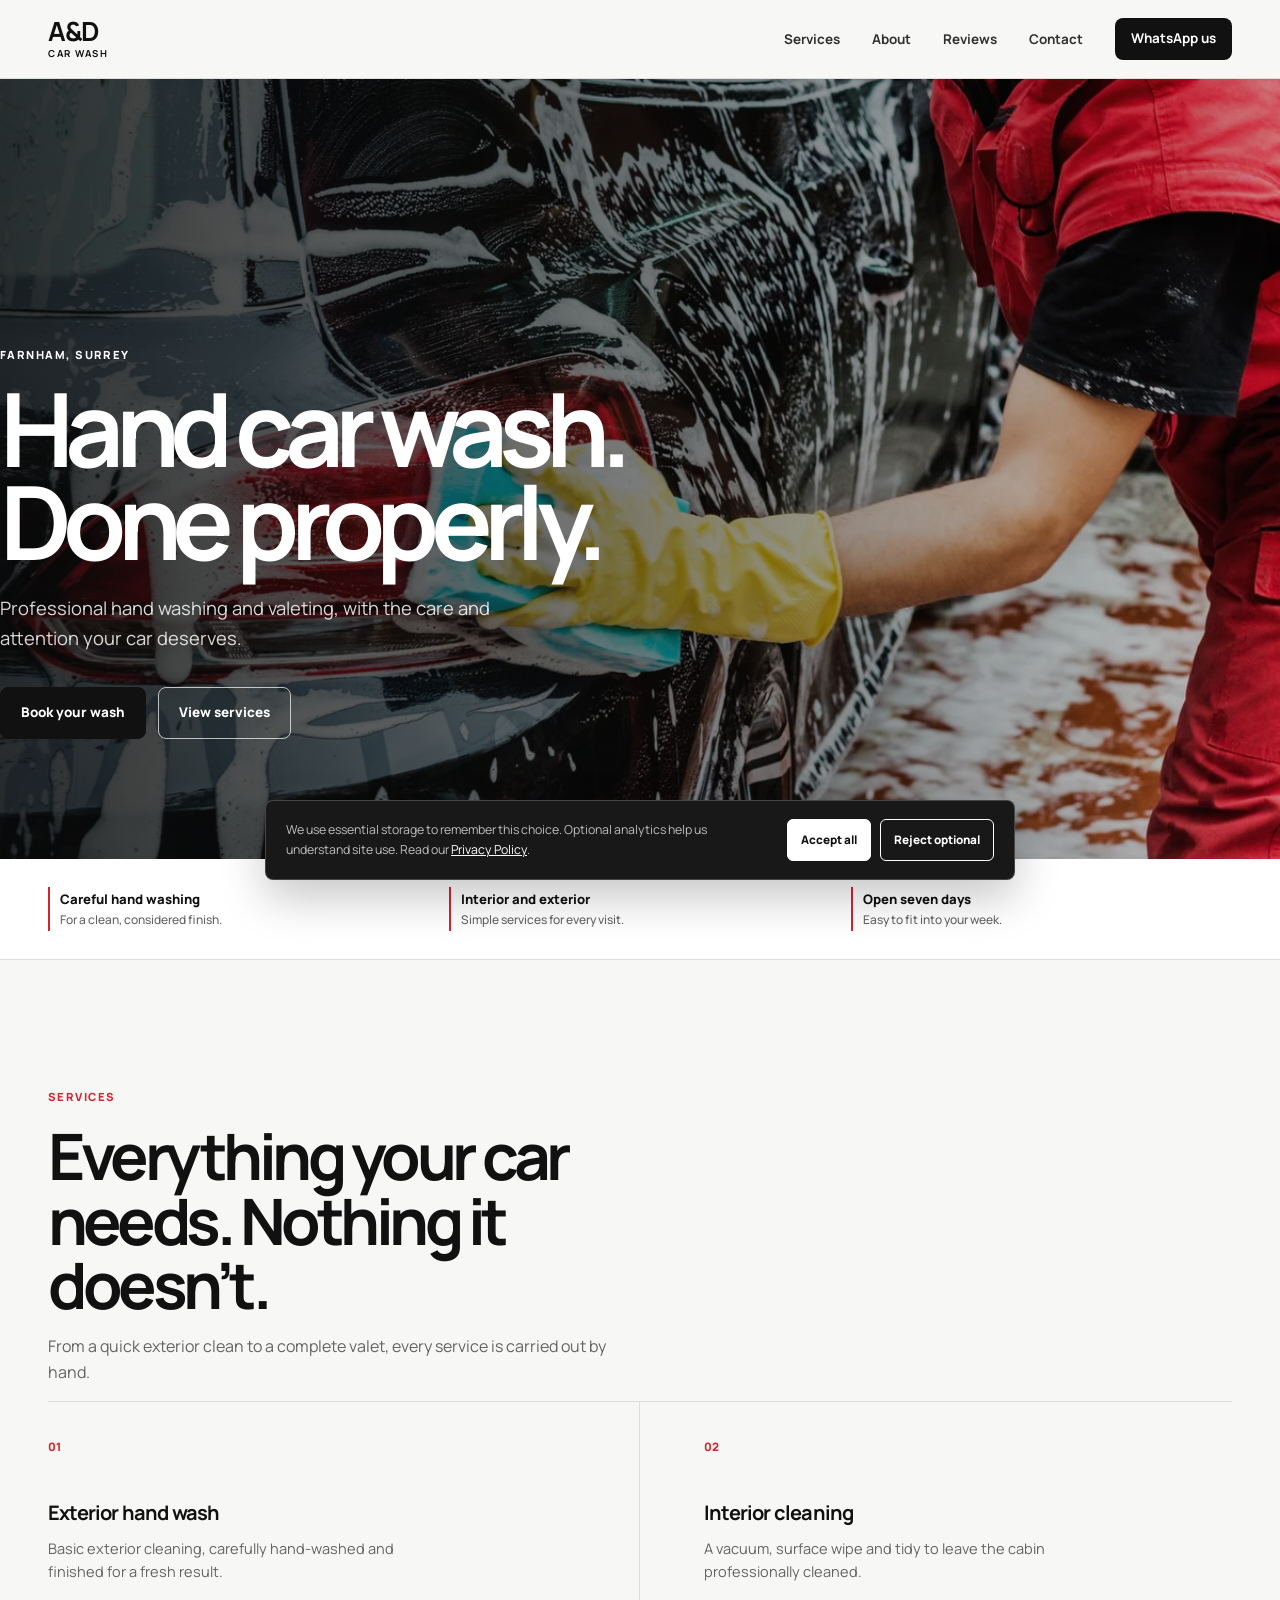
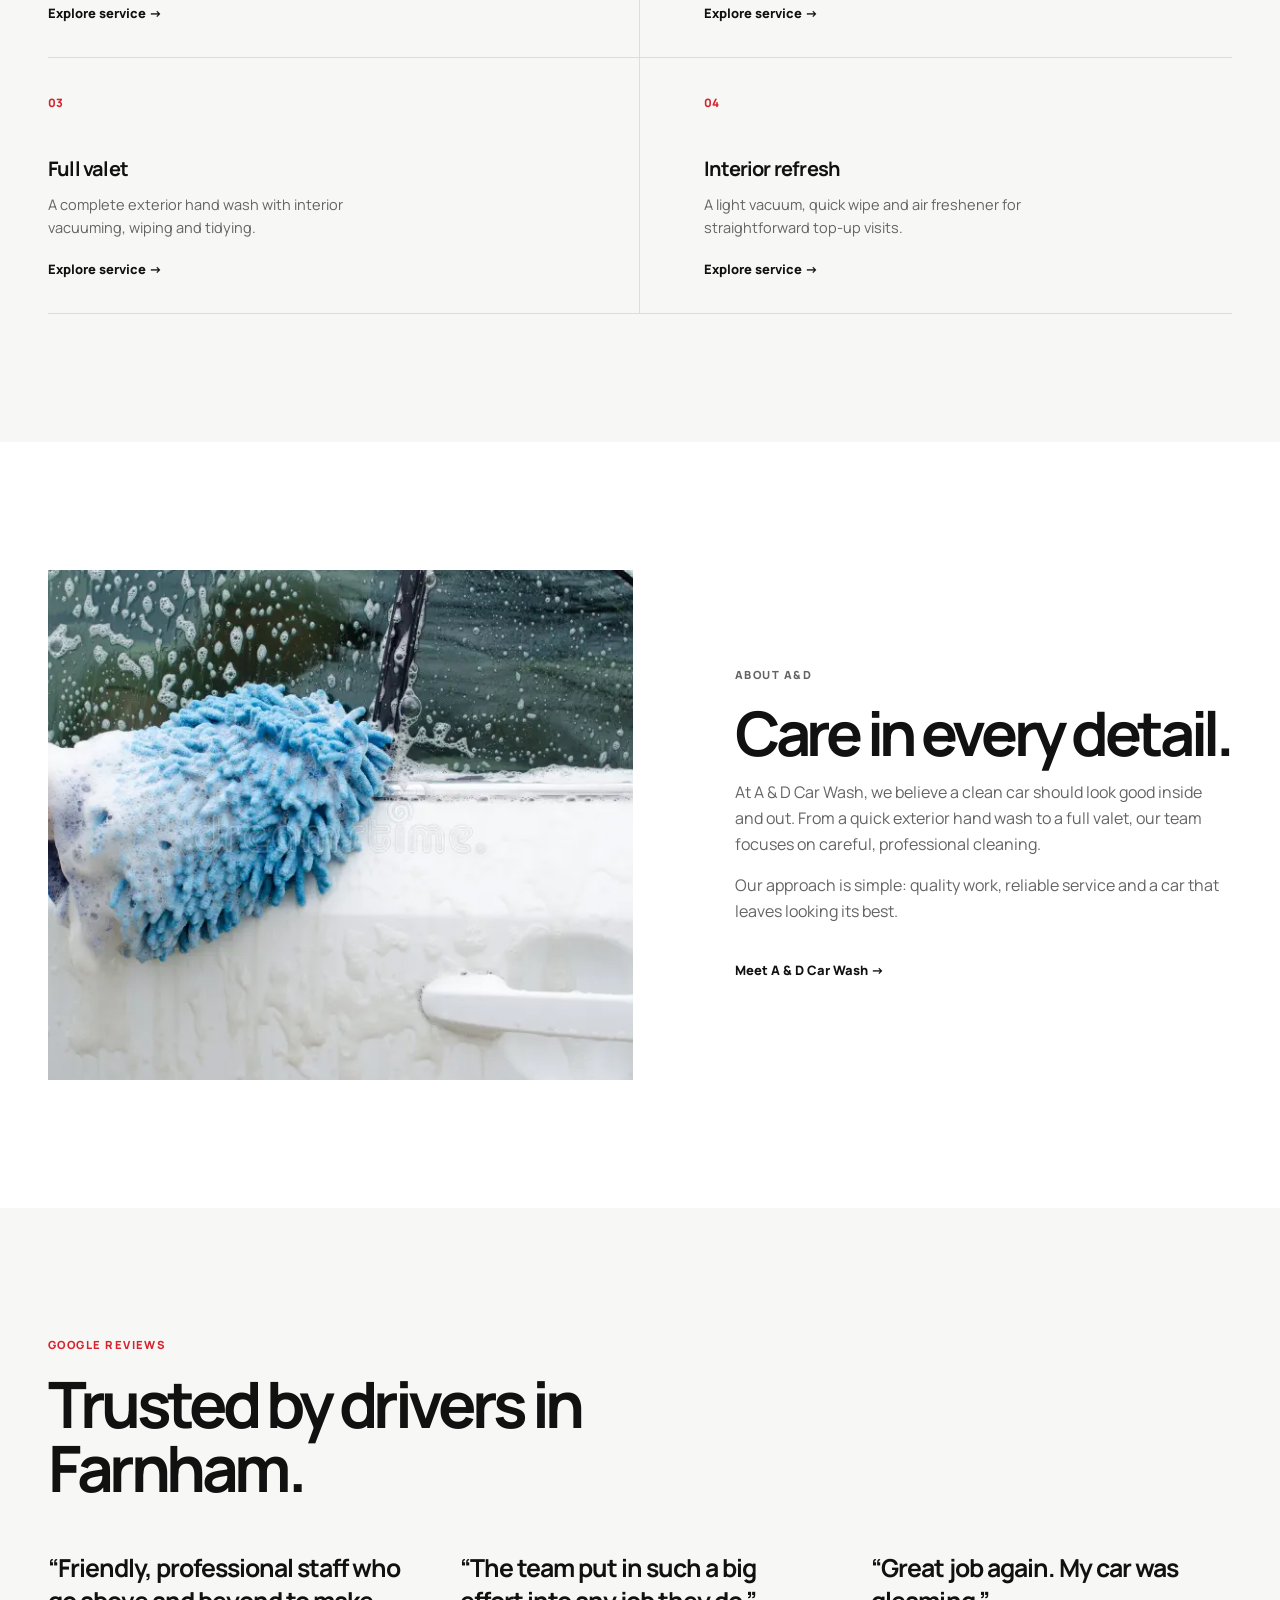
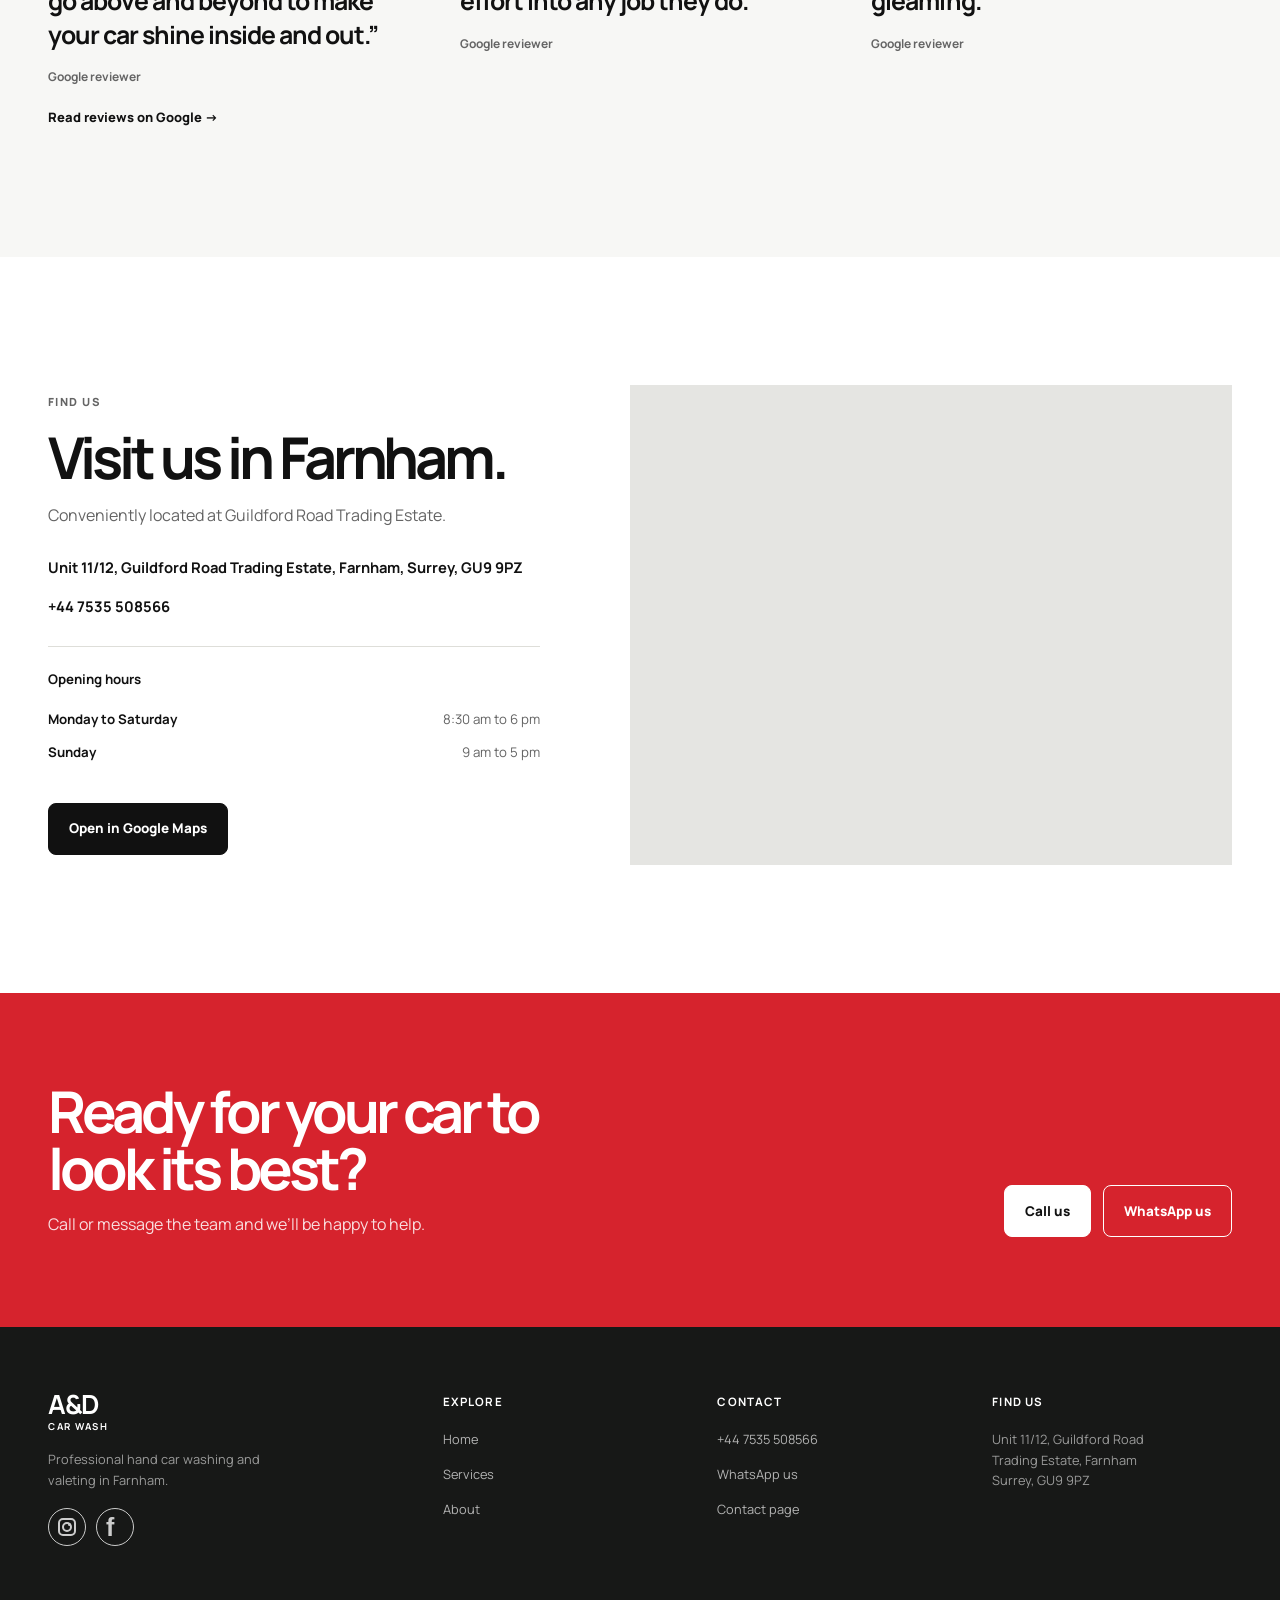
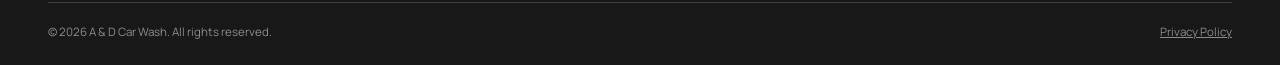
==== commit e62cced7: "maps" ====
--- a/index.html
+++ b/index.html
@@ -1,4 +1,4 @@
-<!doctype html>
+﻿<!doctype html>
 <html lang="en" data-google-analytics-id="G-FPJ89RL9G0">
 <head>
   <meta charset="utf-8">
@@ -11,6 +11,27 @@
   <meta name="twitter:card" content="summary_large_image">
   <link rel="stylesheet" href="styles.css">
   <script defer src="script.js"></script>
+  <script type="application/ld+json">
+  {
+    "@context": "https://schema.org",
+    "@type": "CarWash",
+    "name": "A & D Car Wash",
+    "url": "https://adcarwash.co.uk/",
+    "telephone": "+447535508566",
+    "address": {
+      "@type": "PostalAddress",
+      "streetAddress": "Unit 11/12, Guildford Road Trading Estate",
+      "addressLocality": "Farnham",
+      "addressRegion": "Surrey",
+      "postalCode": "GU9 9PZ",
+      "addressCountry": "GB"
+    },
+    "sameAs": [
+      "https://www.instagram.com/adcarwashfarnham/",
+      "https://www.facebook.com/share/1PfaKiUULb/?mibextid=wwXIfr"
+    ]
+  }
+  </script>
 </head>
 <body>
   <a class="skip-link" href="#main-content">Skip to content</a>
@@ -50,13 +71,13 @@
         <blockquote class="review"><p>“The team put in such a big effort into any job they do.”</p><footer>Google reviewer</footer></blockquote>
         <blockquote class="review"><p>“Great job again. My car was gleaming.”</p><footer>Google reviewer</footer></blockquote>
       </div>
-      <a class="arrow-link" href="https://share.google/BwVbmJkmmhpI0sBHX" target="_blank" rel="noopener noreferrer">Read reviews on Google →</a>
+      <a class="arrow-link" href="https://maps.app.goo.gl/s3P8bicLorGzGWCa9?g_st=iwb" target="_blank" rel="noopener noreferrer">Read reviews on Google →</a>
     </div></section>
     <section class="section location" aria-labelledby="location-heading"><div class="container location-grid">
-      <div class="location-copy"><p class="eyebrow">Find us</p><h2 id="location-heading">Visit us in Farnham.</h2><p>Conveniently located at Guildford Road Trading Estate.</p><div class="contact-lines"><address>Unit 11/12, Guildford Road Trading Estate, Farnham, Surrey, GU9 9PZ</address><a href="tel:+447535508566">+44 7535 508566</a></div><div class="hours"><h3>Opening hours</h3><div><strong>Monday to Saturday</strong><span>8:30 am to 6 pm</span></div><div><strong>Sunday</strong><span>9 am to 5 pm</span></div></div><div class="hero-actions"><a class="button button-primary" href="https://share.google/BwVbmJkmmhpI0sBHX" target="_blank" rel="noopener noreferrer">Open in Google Maps</a></div></div>
-      <div class="map"><iframe title="Map showing A and D Car Wash in Farnham" src="https://www.google.com/maps?q=Unit%2011%2F12%20Guildford%20Road%20Trading%20Estate%2C%20Farnham%20GU9%209PZ&amp;output=embed" loading="lazy" referrerpolicy="no-referrer-when-downgrade"></iframe></div>
+      <div class="location-copy"><p class="eyebrow">Find us</p><h2 id="location-heading">Visit us in Farnham.</h2><p>Conveniently located at Guildford Road Trading Estate.</p><div class="contact-lines"><address>Unit 11/12, Guildford Road Trading Estate, Farnham, Surrey, GU9 9PZ</address><a href="tel:+447535508566">+44 7535 508566</a></div><div class="hours"><h3>Opening hours</h3><div><strong>Monday to Saturday</strong><span>8:30 am to 6 pm</span></div><div><strong>Sunday</strong><span>9 am to 5 pm</span></div></div><div class="hero-actions"><a class="button button-primary" href="https://maps.app.goo.gl/s3P8bicLorGzGWCa9?g_st=iwb" target="_blank" rel="noopener noreferrer">Open in Google Maps</a></div></div>
+      <div class="map"><iframe src="https://www.google.com/maps/embed?pb=!1m18!1m12!1m3!1d2085.814375617612!2d-0.7858889999999998!3d51.217741!2m3!1f0!2f0!3f0!3m2!1i1024!2i768!4f13.1!3m3!1m2!1s0x48742d029b0c2c35%3A0x5b51533a485a7195!2sA%26D%20Car%20Wash!5e1!3m2!1sen!2s!4v1788111589573!5m2!1sen!2s" width="600" height="450" style="border:0;" allowfullscreen="" loading="lazy" referrerpolicy="strict-origin-when-cross-origin"></iframe></div>
     </div></section>
     <section class="cta" aria-labelledby="cta-heading"><div class="container"><div><h2 id="cta-heading">Ready for your car to look its best?</h2><p>Call or message the team and we’ll be happy to help.</p></div><div class="hero-actions"><a class="button button-primary" href="tel:+447535508566">Call us</a><a class="button button-secondary" href="https://wa.me/447535508566" target="_blank" rel="noopener noreferrer">WhatsApp us</a></div></div></section>
   </main>
-  <footer class="site-footer"><div class="container"><div class="footer-grid"><div class="footer-brand"><a class="brand" href="index.html"><b>A&amp;D</b><span>Car Wash</span></a><p>Professional hand car washing and valeting in Farnham.</p></div><div class="footer-col"><h2>Explore</h2><ul><li><a href="index.html">Home</a></li><li><a href="car-wash-valeting.html">Services</a></li><li><a href="about-us.html">About</a></li></ul></div><div class="footer-col"><h2>Contact</h2><ul><li><a href="tel:+447535508566">+44 7535 508566</a></li><li><a href="https://wa.me/447535508566" target="_blank" rel="noopener noreferrer">WhatsApp us</a></li><li><a href="contact.html">Contact page</a></li></ul></div><div class="footer-col"><h2>Find us</h2><address>Unit 11/12, Guildford Road<br>Trading Estate, Farnham<br>Surrey, GU9 9PZ</address></div></div><div class="footer-bottom"><p>© 2026 A &amp; D Car Wash. All rights reserved.</p><a href="privacy-policy.html">Privacy Policy</a></div></div></footer>
+  <footer class="site-footer"><div class="container"><div class="footer-grid"><div class="footer-brand"><a class="brand" href="index.html"><b>A&amp;D</b><span>Car Wash</span></a><p>Professional hand car washing and valeting in Farnham.</p><div class="social-links"><a href="https://www.instagram.com/adcarwashfarnham/" target="_blank" rel="noopener noreferrer" aria-label="A&amp;D Car Wash on Instagram"><span class="social-icon social-icon-instagram" aria-hidden="true"></span></a><a href="https://www.facebook.com/share/1PfaKiUULb/?mibextid=wwXIfr" target="_blank" rel="noopener noreferrer" aria-label="A&amp;D Car Wash on Facebook"><span class="social-icon social-icon-facebook" aria-hidden="true"></span></a></div></div><div class="footer-col"><h2>Explore</h2><ul><li><a href="index.html">Home</a></li><li><a href="car-wash-valeting.html">Services</a></li><li><a href="about-us.html">About</a></li></ul></div><div class="footer-col"><h2>Contact</h2><ul><li><a href="tel:+447535508566">+44 7535 508566</a></li><li><a href="https://wa.me/447535508566" target="_blank" rel="noopener noreferrer">WhatsApp us</a></li><li><a href="contact.html">Contact page</a></li></ul></div><div class="footer-col"><h2>Find us</h2><address>Unit 11/12, Guildford Road<br>Trading Estate, Farnham<br>Surrey, GU9 9PZ</address></div></div><div class="footer-bottom"><p>© 2026 A &amp; D Car Wash. All rights reserved.</p><a href="privacy-policy.html">Privacy Policy</a></div></div></footer>
 </body></html>
--- a/styles.css
+++ b/styles.css
@@ -1,12 +1,12 @@
 @import url('https://fonts.googleapis.com/css2?family=Manrope:wght@400;500;600;700;800&display=swap');
 :root{--canvas:#f7f7f5;--surface:#fff;--ink:#111;--muted:#646464;--line:#deded9;--dark:#171817;--accent:#d6232d;--radius:8px;--max:1200px;--gutter:clamp(20px,4vw,48px)}*{box-sizing:border-box}html{scroll-behavior:smooth}body{margin:0;background:var(--canvas);color:var(--ink);font-family:Manrope,Arial,sans-serif;font-size:16px;line-height:1.6}img{display:block;max-width:100%}a{color:inherit}button,input,textarea{font:inherit}:focus-visible{outline:3px solid var(--accent);outline-offset:3px}.container{width:min(100% - (var(--gutter)*2),var(--max));margin:0 auto}.skip-link{position:fixed;z-index:100;top:-60px;left:20px;padding:10px 16px;background:var(--ink);color:#fff;text-decoration:none}.skip-link:focus{top:20px}
-.site-header{position:sticky;z-index:20;top:0;border-bottom:1px solid rgba(17,17,17,.1);background:rgba(247,247,245,.93);backdrop-filter:blur(12px)}.navbar{min-height:78px;display:flex;align-items:center;justify-content:space-between;gap:30px}.brand{display:inline-flex;flex-direction:column;color:var(--ink);font-weight:800;line-height:.9;letter-spacing:-.08em;text-decoration:none}.brand b{font-size:1.65rem}.brand span{margin-top:6px;font-size:.6rem;font-weight:700;letter-spacing:.16em;text-transform:uppercase}.nav-menu{display:flex;align-items:center;gap:clamp(17px,2.5vw,35px);padding:0;margin:0;list-style:none}.nav-menu a{color:#30302f;font-size:.84rem;font-weight:700;text-decoration:none}.nav-menu a:hover,.nav-menu a[aria-current=page]{color:var(--accent)}.nav-cta{display:inline-flex;align-items:center;min-height:42px;padding:0 16px;border-radius:var(--radius);background:var(--ink);color:#fff!important}.nav-cta:hover{background:var(--accent)!important;color:#fff!important}.menu-toggle{display:none;width:46px;height:44px;padding:10px;border:0;background:transparent;cursor:pointer}.menu-toggle span{display:block;width:25px;height:2px;margin:5px auto;background:var(--ink);transition:transform .2s,opacity .2s}
+.site-header{position:sticky;z-index:20;top:0;border-bottom:1px solid rgba(17,17,17,.1);background:rgba(247,247,245,.93);backdrop-filter:blur(12px)}.navbar{min-height:78px;display:flex;align-items:center;justify-content:space-between;gap:30px}.brand{display:inline-flex;flex-direction:column;color:var(--ink);font-weight:800;line-height:.9;letter-spacing:-.08em;text-decoration:none}.brand b{font-size:1.65rem}.brand span{margin-top:6px;font-size:.6rem;font-weight:700;letter-spacing:.16em;text-transform:uppercase}.nav-menu{display:flex;align-items:center;gap:clamp(17px,2.5vw,35px);padding:0;margin:0;list-style:none}.nav-menu a{color:#30302f;font-size:.84rem;font-weight:700;text-decoration:none}.nav-menu a:hover,.nav-menu a[aria-current=page]{color:var(--accent)}.nav-cta{display:inline-flex;align-items:center;min-height:42px;padding:0 16px;border-radius:var(--radius);background:var(--ink);color:#fff!important}.nav-cta:hover{background:var(--accent)!important;color:#fff!important}.social-links{display:flex;align-items:center;gap:10px;margin-top:18px}.social-links a{display:inline-flex;width:38px;height:38px;align-items:center;justify-content:center;border:1px solid currentColor;border-radius:50%;color:inherit;text-decoration:none;opacity:.78;transition:opacity .2s,color .2s}.social-links a:hover{color:var(--accent);opacity:1}.social-icon{position:relative;display:block;width:18px;height:18px}.social-icon-instagram{border:2px solid currentColor;border-radius:5px}.social-icon-instagram:before{position:absolute;top:50%;left:50%;width:6px;height:6px;border:2px solid currentColor;border-radius:50%;content:'';transform:translate(-50%,-50%)}.social-icon-instagram:after{position:absolute;top:3px;right:3px;width:3px;height:3px;border-radius:50%;background:currentColor;content:''}.social-icon-facebook:before{display:block;content:'f';font-family:Arial,sans-serif;font-size:25px;font-weight:700;line-height:18px}.menu-toggle{display:none;width:46px;height:44px;padding:10px;border:0;background:transparent;cursor:pointer}.menu-toggle span{display:block;width:25px;height:2px;margin:5px auto;background:var(--ink);transition:transform .2s,opacity .2s}
 .button{display:inline-flex;min-height:52px;align-items:center;justify-content:center;gap:9px;padding:12px 20px;border:1px solid var(--ink);border-radius:var(--radius);font-size:.84rem;font-weight:800;text-decoration:none;transition:background-color .2s,color .2s,transform .2s}.button:hover{transform:translateY(-2px)}.button-primary{background:var(--ink);color:#fff}.button-primary:hover{border-color:var(--accent);background:var(--accent)}.button-secondary{background:transparent;color:var(--ink)}.button-secondary:hover{background:var(--ink);color:#fff}.eyebrow{margin:0 0 18px;color:var(--accent);font-size:.7rem;font-weight:800;letter-spacing:.13em;text-transform:uppercase}.section{padding:clamp(76px,10vw,142px) 0}.section-heading{max-width:680px}.section-heading h2,.content-copy h2,.split-copy h1,.split-copy h2{margin:0;font-size:clamp(2.35rem,5vw,4.8rem);letter-spacing:-.07em;line-height:1.01}.section-heading>p:last-child,.content-copy>p,.split-copy>p{max-width:60ch;color:var(--muted)}
 .hero{position:relative;min-height:min(780px,calc(100svh - 78px));display:grid;align-items:end;overflow:hidden;background:var(--dark);color:#fff}.hero:before{position:absolute;inset:0;content:'';background:linear-gradient(90deg,rgba(9,10,10,.83) 0%,rgba(9,10,10,.56) 45%,rgba(9,10,10,.18) 100%)}.hero.home{background:#151515 url('hero.webp') center/cover no-repeat}.hero.services{min-height:560px;background:#151515 url('hero1.webp') center/cover no-repeat}.hero-content{position:relative;width:100%;padding:130px 0 clamp(65px,10vw,120px)}.hero-content .eyebrow{color:#fff}.hero h1{max-width:11ch;margin:0;font-size:clamp(3.3rem,8vw,7.4rem);letter-spacing:-.085em;line-height:.91}.hero-copy{max-width:51ch;margin:26px 0 0;color:rgba(255,255,255,.84);font-size:clamp(1rem,1.5vw,1.15rem)}.hero-actions{display:flex;flex-wrap:wrap;gap:12px;margin-top:34px}.hero .button-secondary{border-color:rgba(255,255,255,.7);color:#fff}.hero .button-secondary:hover{background:#fff;border-color:#fff;color:var(--ink)}
 .intro-strip{padding:28px 0;border-bottom:1px solid var(--line);background:var(--surface)}.intro-strip ul{display:grid;grid-template-columns:repeat(3,1fr);gap:20px;padding:0;margin:0;list-style:none}.intro-strip li{padding:2px 10px;border-left:2px solid var(--accent);font-size:.82rem;font-weight:800}.intro-strip span{display:block;color:var(--muted);font-size:.75rem;font-weight:500}.service-list{display:grid;grid-template-columns:repeat(2,1fr);border-top:1px solid var(--line)}.service-item{min-height:220px;padding:31px 0;border-bottom:1px solid var(--line)}.service-item:nth-child(odd){padding-right:clamp(25px,5vw,70px);border-right:1px solid var(--line)}.service-item:nth-child(even){padding-left:clamp(25px,5vw,70px)}.service-number{color:var(--accent);font-size:.72rem;font-weight:800}.service-item h3{margin:38px 0 8px;font-size:1.25rem;letter-spacing:-.04em}.service-item p{max-width:39ch;margin:0;color:var(--muted);font-size:.91rem}.arrow-link{display:inline-flex;align-items:center;gap:8px;margin-top:20px;font-size:.81rem;font-weight:800;text-decoration:none}.arrow-link:hover{color:var(--accent)}
 .split{display:grid;grid-template-columns:minmax(0,1fr) minmax(300px,.85fr);gap:clamp(40px,8vw,130px);align-items:center}.split.reverse{grid-template-columns:minmax(300px,.9fr) minmax(0,1fr)}.split-media{min-height:510px;overflow:hidden;background:var(--dark)}.split-media img{width:100%;height:100%;min-height:510px;object-fit:cover}.split-copy h2{font-size:clamp(2.35rem,4.8vw,4.5rem)}.points{display:grid;grid-template-columns:1fr 1fr;gap:0 26px;padding:0;margin:30px 0 0;list-style:none}.points li{padding:14px 0;border-top:1px solid var(--line);font-size:.87rem;font-weight:700}.dark-section{background:var(--dark);color:#fff}.dark-section .section-heading h2{color:#fff}.dark-section .section-heading>p:last-child{color:rgba(255,255,255,.68)}.process{display:grid;grid-template-columns:repeat(4,1fr);margin-top:58px;border-top:1px solid rgba(255,255,255,.28);border-bottom:1px solid rgba(255,255,255,.28)}.process article{min-height:210px;padding:28px 23px;border-right:1px solid rgba(255,255,255,.28)}.process article:last-child{border:0}.process span{color:#ff7076;font-size:.7rem;font-weight:800}.process h3{margin:45px 0 8px;font-size:1rem}.process p{margin:0;color:rgba(255,255,255,.64);font-size:.82rem}
 .reviews{display:grid;grid-template-columns:repeat(3,1fr);gap:clamp(20px,4vw,54px);margin-top:50px}.review{margin:0}.review p{margin:0;font-size:clamp(1.12rem,2vw,1.55rem);font-weight:700;letter-spacing:-.04em;line-height:1.35}.review footer{margin-top:16px;color:var(--muted);font-size:.75rem;font-style:normal;font-weight:700}.location{background:var(--surface)}.location-grid{display:grid;grid-template-columns:.9fr 1.1fr;gap:clamp(35px,7vw,100px);align-items:stretch}.location-copy{padding:8px 0}.location-copy h2{margin:0;font-size:clamp(2.2rem,4.5vw,4rem);letter-spacing:-.07em;line-height:1}.location-copy>p{max-width:40ch;color:var(--muted)}.contact-lines{display:grid;gap:15px;margin:28px 0}.contact-lines a,.contact-lines address{font-size:.92rem;font-style:normal;font-weight:700;text-decoration:none}.hours{margin-top:28px;padding-top:22px;border-top:1px solid var(--line)}.hours h3{margin:0 0 12px;font-size:.83rem}.hours div{display:flex;justify-content:space-between;gap:20px;padding:6px 0;color:var(--muted);font-size:.83rem}.hours strong{color:var(--ink)}.map{min-height:480px;background:#e5e5e2}.map iframe{display:block;width:100%;min-height:480px;border:0}
-.cta{padding:clamp(56px,7vw,90px) 0;background:var(--accent);color:#fff}.cta .container{display:flex;align-items:end;justify-content:space-between;gap:30px}.cta h2{max-width:15ch;margin:0;font-size:clamp(2.2rem,4.5vw,4rem);letter-spacing:-.07em;line-height:1}.cta p{margin:14px 0 0;color:rgba(255,255,255,.85)}.cta .button-primary{border-color:#fff;background:#fff;color:var(--ink)}.cta .button-secondary{border-color:#fff;color:#fff}.cta .button-secondary:hover{background:#fff;color:var(--ink)}.page-intro{padding:clamp(75px,10vw,130px) 0 clamp(50px,7vw,85px);border-bottom:1px solid var(--line)}.page-intro h1{max-width:12ch;margin:0;font-size:clamp(3rem,7vw,6.5rem);letter-spacing:-.085em;line-height:.94}.page-intro p:last-child{max-width:56ch;margin:26px 0 0;color:var(--muted)}.contact-options{display:grid;grid-template-columns:repeat(3,1fr);gap:0;border-top:1px solid var(--line);border-bottom:1px solid var(--line)}.contact-options article{min-height:215px;padding:27px;border-right:1px solid var(--line)}.contact-options article:first-child{padding-left:0}.contact-options article:last-child{border:0}.contact-options h2{margin:45px 0 5px;font-size:1.1rem;letter-spacing:-.04em}.contact-options p,.contact-options address{margin:0;color:var(--muted);font-size:.86rem;font-style:normal}.contact-options a:not(.arrow-link){font-weight:800;text-decoration:none}.policy{max-width:820px}.policy h2{margin:46px 0 12px;font-size:1.38rem;letter-spacing:-.045em}.policy p,.policy li{color:var(--muted)}.policy ul{padding-left:20px}
+.cta{padding:clamp(56px,7vw,90px) 0;background:var(--accent);color:#fff}.cta .container{display:flex;align-items:end;justify-content:space-between;gap:30px}.cta h2{max-width:15ch;margin:0;font-size:clamp(2.2rem,4.5vw,4rem);letter-spacing:-.07em;line-height:1}.cta p{margin:14px 0 0;color:rgba(255,255,255,.85)}.cta .button-primary{border-color:#fff;background:#fff;color:var(--ink)}.cta .button-secondary{border-color:#fff;color:#fff}.cta .button-secondary:hover{background:#fff;color:var(--ink)}.page-intro{padding:clamp(75px,10vw,130px) 0 clamp(50px,7vw,85px);border-bottom:1px solid var(--line)}.page-intro h1{max-width:12ch;margin:0;font-size:clamp(3rem,7vw,6.5rem);letter-spacing:-.085em;line-height:.94}.page-intro p:last-child{max-width:56ch;margin:26px 0 0;color:var(--muted)}.contact-options{display:grid;grid-template-columns:repeat(4,1fr);gap:0;border-top:1px solid var(--line);border-bottom:1px solid var(--line)}.contact-options article{min-height:215px;padding:27px;border-right:1px solid var(--line)}.contact-options article:first-child{padding-left:0}.contact-options article:last-child{border:0}.contact-options h2{margin:45px 0 5px;font-size:1.1rem;letter-spacing:-.04em}.contact-options p,.contact-options address{margin:0;color:var(--muted);font-size:.86rem;font-style:normal}.contact-options a:not(.arrow-link){font-weight:800;text-decoration:none}.contact-social{margin-top:20px}.policy{max-width:820px}.policy h2{margin:46px 0 12px;font-size:1.38rem;letter-spacing:-.045em}.policy p,.policy li{color:var(--muted)}.policy ul{padding-left:20px}
 .site-footer{padding:66px 0 23px;background:var(--dark);color:#fff}.footer-grid{display:grid;grid-template-columns:1.5fr repeat(3,1fr);gap:35px;padding-bottom:56px}.footer-brand p,.footer-col address{max-width:27ch;margin:18px 0 0;color:rgba(255,255,255,.57);font-size:.8rem;font-style:normal}.footer-col h2{margin:0 0 15px;font-size:.72rem;letter-spacing:.1em;text-transform:uppercase}.footer-col ul{padding:0;margin:0;list-style:none}.footer-col li{margin:9px 0}.footer-col a{color:rgba(255,255,255,.67);font-size:.8rem;text-decoration:none}.footer-col a:hover{color:#fff}.site-footer .brand{color:#fff}.footer-bottom{display:flex;justify-content:space-between;gap:20px;padding-top:20px;border-top:1px solid rgba(255,255,255,.17);color:rgba(255,255,255,.5);font-size:.72rem}.footer-bottom p{margin:0}.footer-bottom a{color:inherit}.cookie-consent{position:fixed;z-index:50;right:20px;bottom:20px;left:20px;display:flex;width:min(100% - 40px,750px);align-items:center;justify-content:space-between;gap:20px;padding:18px 20px;margin:0 auto;border:1px solid rgba(255,255,255,.2);border-radius:var(--radius);background:var(--dark);color:#fff;box-shadow:0 18px 45px rgba(0,0,0,.22)}.cookie-consent p{max-width:55ch;margin:0;color:rgba(255,255,255,.72);font-size:.77rem}.cookie-consent a{color:#fff}.cookie-consent-actions{display:flex;flex:none;gap:9px}.cookie-consent button{min-height:42px;padding:8px 13px;border:1px solid #fff;border-radius:6px;background:#fff;color:var(--ink);font-size:.73rem;font-weight:800;cursor:pointer}.cookie-consent .reject{background:transparent;color:#fff}
-@media(max-width:760px){body.menu-open{overflow:hidden}.navbar{min-height:68px}.menu-toggle{position:relative;z-index:32;display:block}.menu-toggle[aria-expanded=true] span:first-child{transform:translateY(7px) rotate(45deg)}.menu-toggle[aria-expanded=true] span:nth-child(2){opacity:0}.menu-toggle[aria-expanded=true] span:last-child{transform:translateY(-7px) rotate(-45deg)}.site-header nav{position:absolute;z-index:31;top:68px;right:0;left:0;display:none;height:calc(100dvh - 68px);overflow-y:auto;padding:30px var(--gutter) calc(30px + env(safe-area-inset-bottom));background:var(--canvas)}body.menu-open .site-header nav{display:block}.nav-menu{align-items:stretch;flex-direction:column;gap:4px}.nav-menu a{display:block;padding:14px 0;font-size:1.25rem}.nav-cta{display:inline-flex!important;width:fit-content;margin-top:12px;padding:0 18px!important;font-size:.86rem!important}.hero{min-height:660px}.hero:before{background:linear-gradient(90deg,rgba(9,10,10,.84),rgba(9,10,10,.38))}.hero-content{padding-top:100px}.hero h1{font-size:clamp(3.2rem,15vw,5rem)}.intro-strip ul,.service-list,.split,.split.reverse,.process,.reviews,.location-grid,.footer-grid{grid-template-columns:1fr}.intro-strip li{padding:13px 0;border-top:1px solid var(--line);border-left:0}.intro-strip li:first-child{border-top:0}.service-item,.service-item:nth-child(odd),.service-item:nth-child(even){min-height:0;padding:27px 0;border-right:0}.service-item h3{margin-top:25px}.split{gap:35px}.split-media,.split-media img{min-height:360px}.points{grid-template-columns:1fr}.process{margin-top:35px;border-bottom:0}.process article{min-height:0;padding:22px 0;border-right:0;border-bottom:1px solid rgba(255,255,255,.28)}.process h3{margin-top:25px}.reviews{gap:36px}.map,.map iframe{min-height:350px}.cta .container{display:block}.cta .hero-actions{margin-top:26px}.contact-options{grid-template-columns:1fr}.contact-options article,.contact-options article:first-child{min-height:0;padding:26px 0;border-right:0;border-bottom:1px solid var(--line)}.contact-options article:last-child{border-bottom:0}.contact-options h2{margin-top:20px}.footer-grid{gap:30px}.footer-bottom{flex-direction:column}.cookie-consent{right:12px;bottom:12px;left:12px;display:block;width:auto}.cookie-consent-actions{margin-top:14px}}
+@media(max-width:760px){body.menu-open{overflow:hidden}.navbar{min-height:68px}.menu-toggle{position:relative;z-index:32;display:block}.menu-toggle[aria-expanded=true] span:first-child{transform:translateY(7px) rotate(45deg)}.menu-toggle[aria-expanded=true] span:nth-child(2){opacity:0}.menu-toggle[aria-expanded=true] span:last-child{transform:translateY(-7px) rotate(-45deg)}.site-header nav{position:absolute;z-index:31;top:68px;right:0;left:0;display:none;height:calc(100dvh - 68px);overflow-y:auto;padding:30px var(--gutter) calc(30px + env(safe-area-inset-bottom));background:var(--canvas)}body.menu-open .site-header nav{display:block}.nav-menu{min-height:100%;align-items:stretch;flex-direction:column;gap:4px}.nav-menu a{display:block;padding:14px 0;font-size:1.25rem}.nav-cta{display:inline-flex!important;width:fit-content;margin-top:12px;padding:0 18px!important;font-size:.86rem!important}.hero{min-height:660px}.hero:before{background:linear-gradient(90deg,rgba(9,10,10,.84),rgba(9,10,10,.38))}.hero-content{padding-top:100px}.hero h1{font-size:clamp(3.2rem,15vw,5rem)}.intro-strip ul,.service-list,.split,.split.reverse,.process,.reviews,.location-grid,.footer-grid{grid-template-columns:1fr}.intro-strip li{padding:13px 0;border-top:1px solid var(--line);border-left:0}.intro-strip li:first-child{border-top:0}.service-item,.service-item:nth-child(odd),.service-item:nth-child(even){min-height:0;padding:27px 0;border-right:0}.service-item h3{margin-top:25px}.split{gap:35px}.split-media,.split-media img{min-height:360px}.points{grid-template-columns:1fr}.process{margin-top:35px;border-bottom:0}.process article{min-height:0;padding:22px 0;border-right:0;border-bottom:1px solid rgba(255,255,255,.28)}.process h3{margin-top:25px}.reviews{gap:36px}.map,.map iframe{min-height:350px}.cta .container{display:block}.cta .hero-actions{margin-top:26px}.contact-options{grid-template-columns:1fr}.contact-options article,.contact-options article:first-child{min-height:0;padding:26px 0;border-right:0;border-bottom:1px solid var(--line)}.contact-options article:last-child{border-bottom:0}.contact-options h2{margin-top:20px}.footer-grid{gap:30px}.footer-bottom{flex-direction:column}.cookie-consent{right:12px;bottom:12px;left:12px;display:block;width:auto}.cookie-consent-actions{margin-top:14px}}
 @media(prefers-reduced-motion:reduce){*,*:before,*:after{scroll-behavior:auto!important;transition-duration:.01ms!important;animation-duration:.01ms!important}}
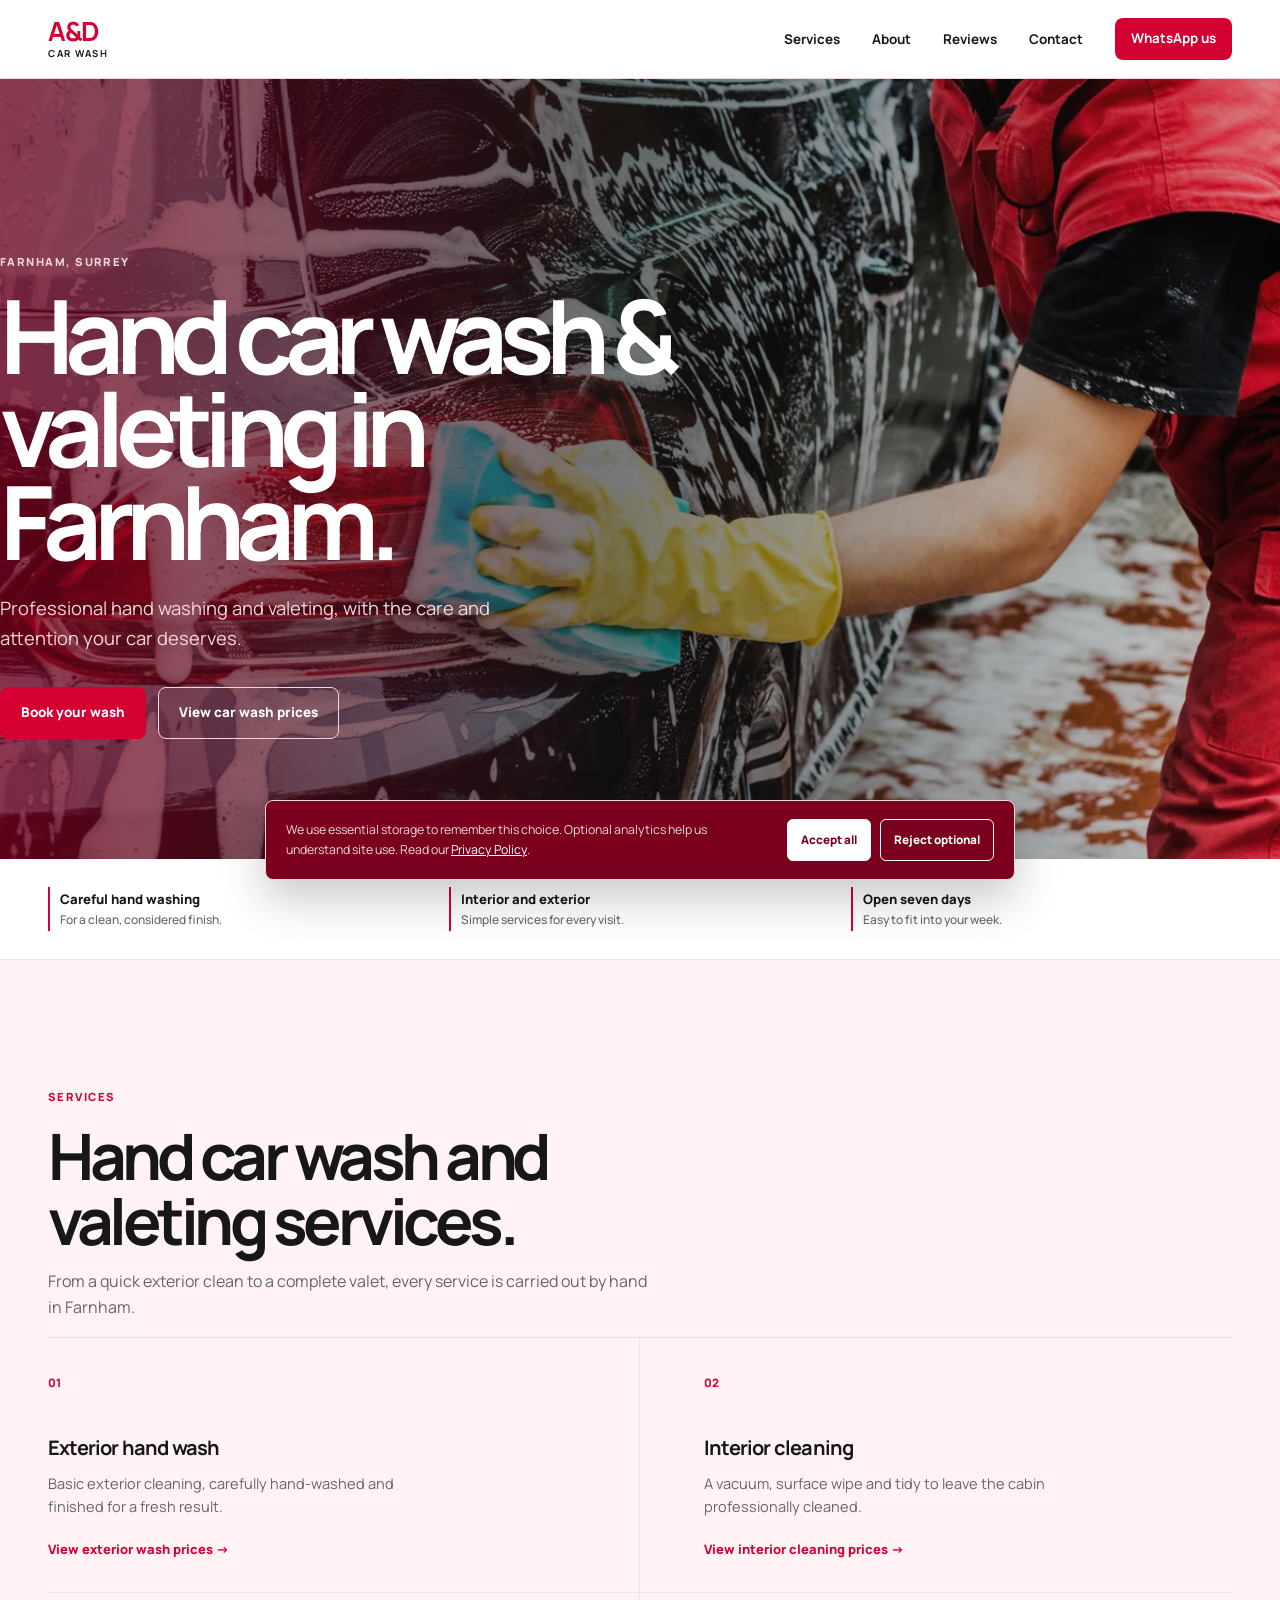
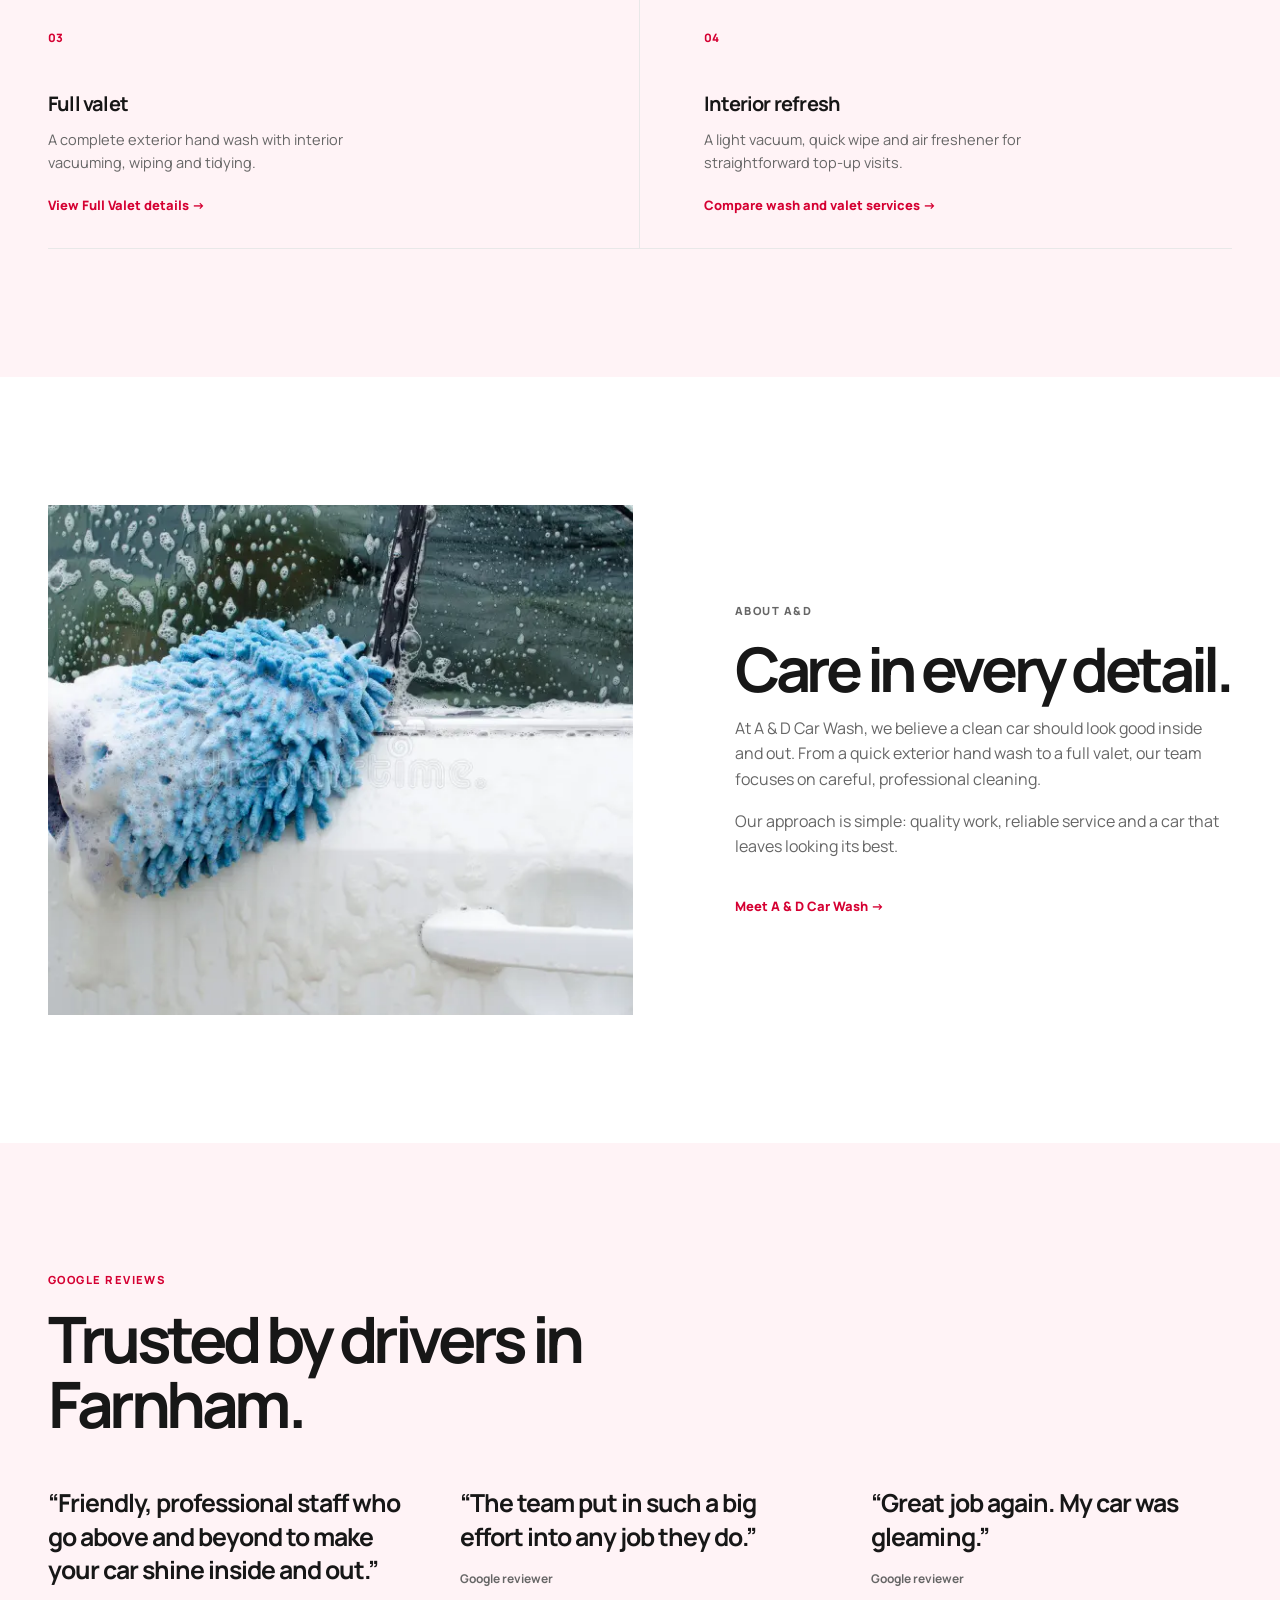
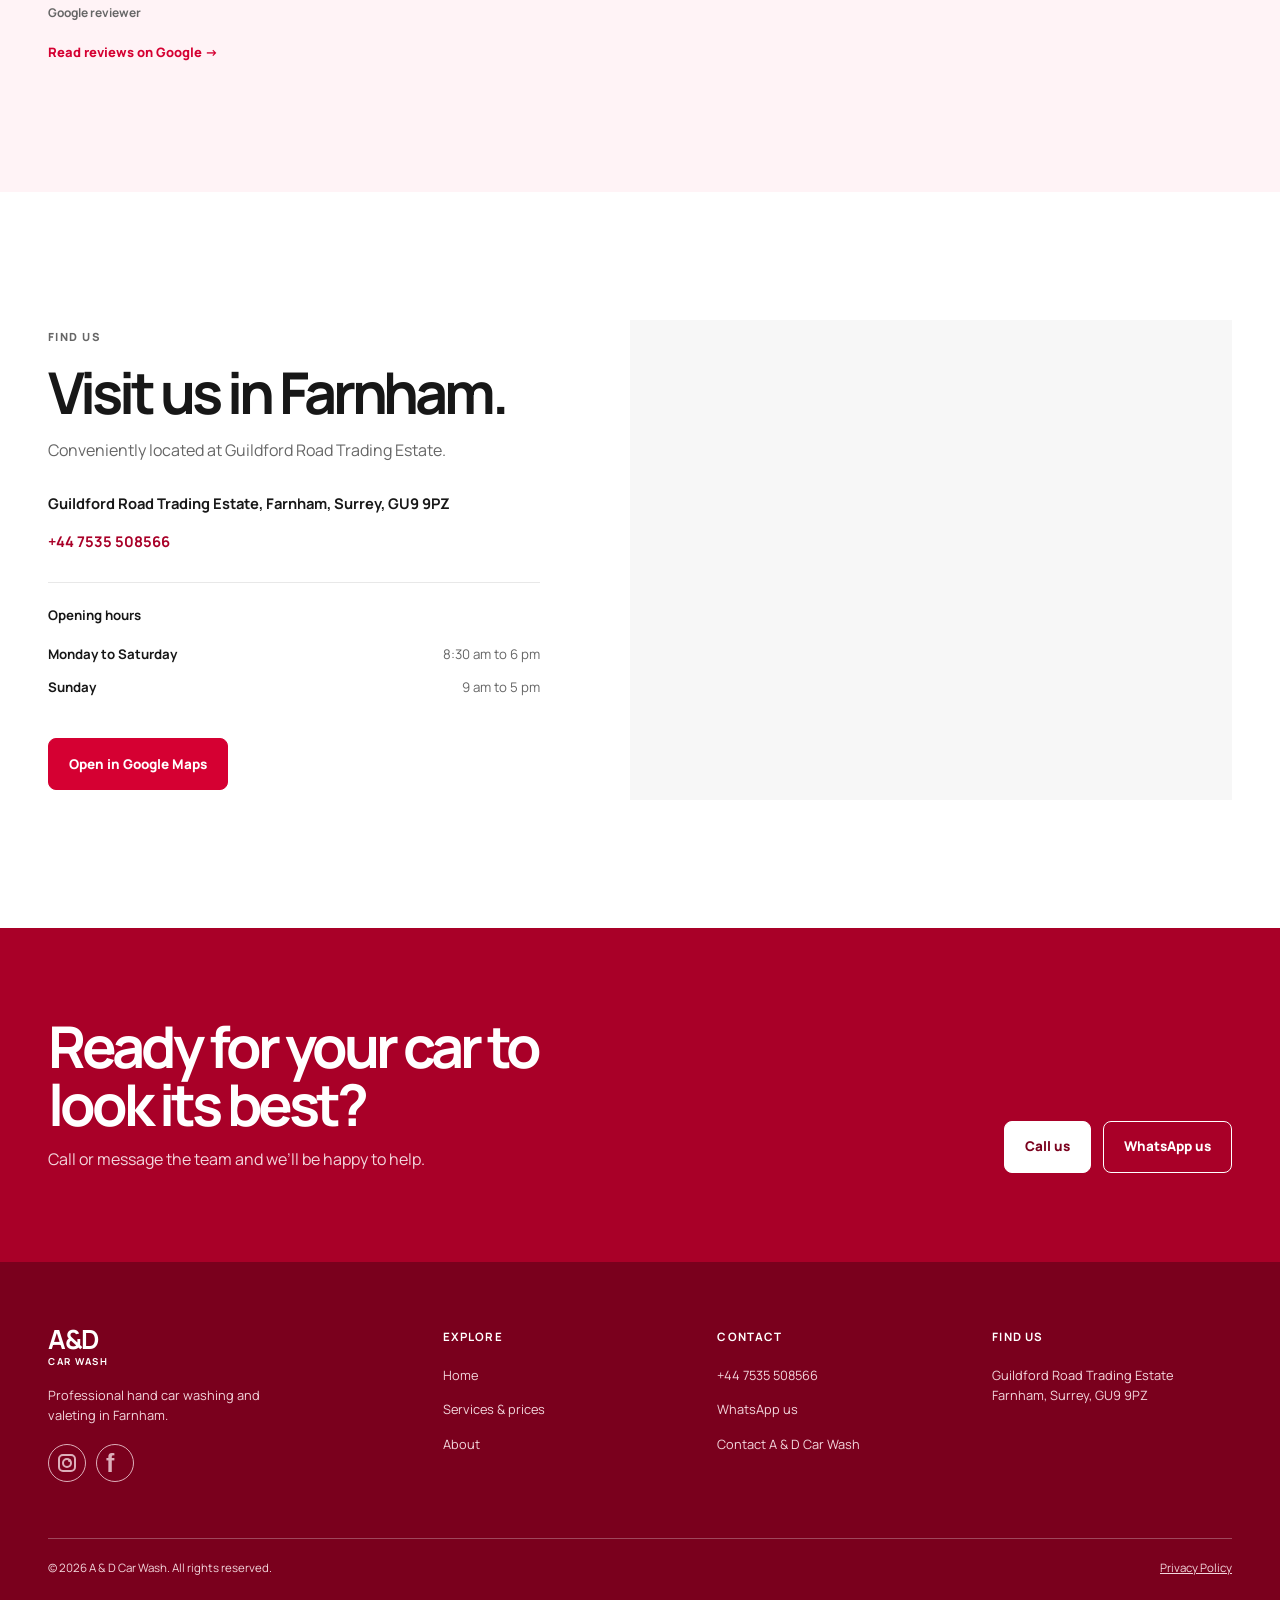
==== commit bf99fc09: "seo" ====
--- a/index.html
+++ b/index.html
@@ -3,29 +3,79 @@
 <head>
   <meta charset="utf-8">
   <meta name="viewport" content="width=device-width,initial-scale=1">
-  <meta name="description" content="Professional hand car washing, interior cleaning and valeting in Farnham from A &amp; D Car Wash.">
-  <title>A &amp; D Car Wash | Hand Car Wash and Valeting in Farnham</title>
+  <meta name="description" content="Professional hand car wash and valeting in Farnham. View Blue, Red and Gold service prices, interior and exterior cleaning options from A &amp; D Car Wash.">
+  <title>A &amp; D Car Wash | Hand Car Wash &amp; Valeting in Farnham</title>
   <link rel="canonical" href="https://adcarwash.co.uk/">
   <link rel="icon" type="image/jpeg" href="favicon.jpeg">
-  <meta property="og:type" content="website"><meta property="og:title" content="A &amp; D Car Wash | Hand Car Wash and Valeting in Farnham"><meta property="og:description" content="Professional hand car washing, interior cleaning and valeting in Farnham."><meta property="og:image" content="https://adcarwash.co.uk/social-sharing-image.jpeg">
+  <link rel="preload" as="image" href="hero.webp" type="image/webp" fetchpriority="high">
+  <link rel="preconnect" href="https://fonts.googleapis.com">
+  <link rel="preconnect" href="https://fonts.gstatic.com" crossorigin>
+  <link rel="stylesheet" href="https://fonts.googleapis.com/css2?family=Manrope:wght@400;500;700;800&amp;display=swap">
+  <meta property="og:type" content="website">
+  <meta property="og:site_name" content="A &amp; D Car Wash">
+  <meta property="og:title" content="A &amp; D Car Wash | Hand Car Wash &amp; Valeting in Farnham">
+  <meta property="og:description" content="Professional hand car wash and valeting in Farnham. View Blue, Red and Gold service prices, interior and exterior cleaning options from A &amp; D Car Wash.">
+  <meta property="og:url" content="https://adcarwash.co.uk/">
+  <meta property="og:image" content="https://adcarwash.co.uk/hero.webp">
+  <meta property="og:image:width" content="1200">
+  <meta property="og:image:height" content="900">
+  <meta property="og:image:alt" content="Car being professionally hand washed">
   <meta name="twitter:card" content="summary_large_image">
+  <meta name="twitter:title" content="A &amp; D Car Wash | Hand Car Wash &amp; Valeting in Farnham">
+  <meta name="twitter:description" content="Professional hand car wash and valeting in Farnham. View Blue, Red and Gold service prices, interior and exterior cleaning options from A &amp; D Car Wash.">
+  <meta name="twitter:image" content="https://adcarwash.co.uk/hero.webp">
+  <meta name="twitter:image:alt" content="Car being professionally hand washed">
   <link rel="stylesheet" href="styles.css">
   <script defer src="script.js"></script>
   <script type="application/ld+json">
   {
     "@context": "https://schema.org",
-    "@type": "CarWash",
+    "@type": "AutoWash",
+    "@id": "https://adcarwash.co.uk/#business",
     "name": "A & D Car Wash",
+    "description": "Professional hand car washing and valeting in Farnham.",
     "url": "https://adcarwash.co.uk/",
+    "image": "https://adcarwash.co.uk/hero.webp",
     "telephone": "+447535508566",
     "address": {
       "@type": "PostalAddress",
-      "streetAddress": "Unit 11/12, Guildford Road Trading Estate",
+      "streetAddress": "Guildford Road Trading Estate",
       "addressLocality": "Farnham",
       "addressRegion": "Surrey",
       "postalCode": "GU9 9PZ",
       "addressCountry": "GB"
     },
+    "geo": {
+      "@type": "GeoCoordinates",
+      "latitude": 51.217741,
+      "longitude": -0.785889
+    },
+    "areaServed": {
+      "@type": "City",
+      "name": "Farnham"
+    },
+    "hasMap": "https://maps.app.goo.gl/s3P8bicLorGzGWCa9?g_st=iwb",
+    "openingHoursSpecification": [
+      {
+        "@type": "OpeningHoursSpecification",
+        "dayOfWeek": [
+          "Monday",
+          "Tuesday",
+          "Wednesday",
+          "Thursday",
+          "Friday",
+          "Saturday"
+        ],
+        "opens": "08:30",
+        "closes": "18:00"
+      },
+      {
+        "@type": "OpeningHoursSpecification",
+        "dayOfWeek": "Sunday",
+        "opens": "09:00",
+        "closes": "17:00"
+      }
+    ],
     "sameAs": [
       "https://www.instagram.com/adcarwashfarnham/",
       "https://www.facebook.com/share/1PfaKiUULb/?mibextid=wwXIfr"
@@ -37,7 +87,7 @@
   <a class="skip-link" href="#main-content">Skip to content</a>
   <header class="site-header">
     <div class="container navbar">
-      <a class="brand" href="index.html" aria-label="A and D Car Wash home"><b>A&amp;D</b><span>Car Wash</span></a>
+      <a class="brand" href="/" aria-label="A and D Car Wash home"><b>A&amp;D</b><span>Car Wash</span></a>
       <button class="menu-toggle" type="button" aria-label="Open menu" aria-expanded="false" aria-controls="primary-navigation"><span></span><span></span><span></span></button>
       <nav id="primary-navigation" aria-label="Primary navigation"><ul class="nav-menu">
         <li><a href="car-wash-valeting.html">Services</a></li><li><a href="about-us.html">About</a></li><li><a href="#reviews">Reviews</a></li><li><a href="contact.html">Contact</a></li><li><a class="nav-cta" href="https://wa.me/447535508566" target="_blank" rel="noopener noreferrer">WhatsApp us</a></li>
@@ -46,22 +96,22 @@
   </header>
   <main id="main-content">
     <section class="hero home" aria-labelledby="hero-heading"><div class="container hero-content">
-      <p class="eyebrow">Farnham, Surrey</p><h1 id="hero-heading">Hand car wash.<br>Done properly.</h1>
+      <p class="eyebrow">Farnham, Surrey</p><h1 id="hero-heading">Hand car wash &amp; valeting in Farnham.</h1>
       <p class="hero-copy">Professional hand washing and valeting, with the care and attention your car deserves.</p>
-      <div class="hero-actions"><a class="button button-primary" href="contact.html">Book your wash</a><a class="button button-secondary" href="#services">View services</a></div>
+      <div class="hero-actions"><a class="button button-primary" href="contact.html">Book your wash</a><a class="button button-secondary" href="car-wash-valeting.html#services">View car wash prices</a></div>
     </div></section>
     <section class="intro-strip" aria-label="Our standards"><div class="container"><ul><li>Careful hand washing<span>For a clean, considered finish.</span></li><li>Interior and exterior<span>Simple services for every visit.</span></li><li>Open seven days<span>Easy to fit into your week.</span></li></ul></div></section>
     <section class="section" id="services" aria-labelledby="services-heading"><div class="container">
-      <div class="section-heading"><p class="eyebrow">Services</p><h2 id="services-heading">Everything your car needs. Nothing it doesn’t.</h2><p>From a quick exterior clean to a complete valet, every service is carried out by hand.</p></div>
+      <div class="section-heading"><p class="eyebrow">Services</p><h2 id="services-heading">Hand car wash and valeting services.</h2><p>From a quick exterior clean to a complete valet, every service is carried out by hand in Farnham.</p></div>
       <div class="service-list">
-        <article class="service-item"><span class="service-number">01</span><h3>Exterior hand wash</h3><p>Basic exterior cleaning, carefully hand-washed and finished for a fresh result.</p><a class="arrow-link" href="car-wash-valeting.html">Explore service →</a></article>
-        <article class="service-item"><span class="service-number">02</span><h3>Interior cleaning</h3><p>A vacuum, surface wipe and tidy to leave the cabin professionally cleaned.</p><a class="arrow-link" href="car-wash-valeting.html">Explore service →</a></article>
-        <article class="service-item"><span class="service-number">03</span><h3>Full valet</h3><p>A complete exterior hand wash with interior vacuuming, wiping and tidying.</p><a class="arrow-link" href="car-wash-valeting.html">Explore service →</a></article>
-        <article class="service-item"><span class="service-number">04</span><h3>Interior refresh</h3><p>A light vacuum, quick wipe and air freshener for straightforward top-up visits.</p><a class="arrow-link" href="car-wash-valeting.html">Explore service →</a></article>
+        <article class="service-item"><span class="service-number">01</span><h3>Exterior hand wash</h3><p>Basic exterior cleaning, carefully hand-washed and finished for a fresh result.</p><a class="arrow-link" href="car-wash-valeting.html#blue-service-heading">View exterior wash prices →</a></article>
+        <article class="service-item"><span class="service-number">02</span><h3>Interior cleaning</h3><p>A vacuum, surface wipe and tidy to leave the cabin professionally cleaned.</p><a class="arrow-link" href="car-wash-valeting.html#red-service-heading">View interior cleaning prices →</a></article>
+        <article class="service-item"><span class="service-number">03</span><h3>Full valet</h3><p>A complete exterior hand wash with interior vacuuming, wiping and tidying.</p><a class="arrow-link" href="car-wash-valeting.html#full-valet-heading">View Full Valet details →</a></article>
+        <article class="service-item"><span class="service-number">04</span><h3>Interior refresh</h3><p>A light vacuum, quick wipe and air freshener for straightforward top-up visits.</p><a class="arrow-link" href="car-wash-valeting.html#services">Compare wash and valet services →</a></article>
       </div>
     </div></section>
     <section class="section location" aria-labelledby="about-heading"><div class="container split">
-      <div class="split-media"><img src="hero1.webp" alt="A car receiving a professional hand wash"></div>
+      <div class="split-media"><img src="hero1.webp" alt="Car being professionally hand washed in Farnham" width="800" height="530" loading="lazy" decoding="async"></div>
       <div class="split-copy"><p class="eyebrow">About A&amp;D</p><h2 id="about-heading">Care in every detail.</h2><p>At A &amp; D Car Wash, we believe a clean car should look good inside and out. From a quick exterior hand wash to a full valet, our team focuses on careful, professional cleaning.</p><p>Our approach is simple: quality work, reliable service and a car that leaves looking its best.</p><a class="arrow-link" href="about-us.html">Meet A &amp; D Car Wash →</a></div>
     </div></section>
     <section class="section" id="reviews" aria-labelledby="reviews-heading"><div class="container">
@@ -74,10 +124,10 @@
       <a class="arrow-link" href="https://maps.app.goo.gl/s3P8bicLorGzGWCa9?g_st=iwb" target="_blank" rel="noopener noreferrer">Read reviews on Google →</a>
     </div></section>
     <section class="section location" aria-labelledby="location-heading"><div class="container location-grid">
-      <div class="location-copy"><p class="eyebrow">Find us</p><h2 id="location-heading">Visit us in Farnham.</h2><p>Conveniently located at Guildford Road Trading Estate.</p><div class="contact-lines"><address>Unit 11/12, Guildford Road Trading Estate, Farnham, Surrey, GU9 9PZ</address><a href="tel:+447535508566">+44 7535 508566</a></div><div class="hours"><h3>Opening hours</h3><div><strong>Monday to Saturday</strong><span>8:30 am to 6 pm</span></div><div><strong>Sunday</strong><span>9 am to 5 pm</span></div></div><div class="hero-actions"><a class="button button-primary" href="https://maps.app.goo.gl/s3P8bicLorGzGWCa9?g_st=iwb" target="_blank" rel="noopener noreferrer">Open in Google Maps</a></div></div>
-      <div class="map"><iframe src="https://www.google.com/maps/embed?pb=!1m18!1m12!1m3!1d2085.814375617612!2d-0.7858889999999998!3d51.217741!2m3!1f0!2f0!3f0!3m2!1i1024!2i768!4f13.1!3m3!1m2!1s0x48742d029b0c2c35%3A0x5b51533a485a7195!2sA%26D%20Car%20Wash!5e1!3m2!1sen!2s!4v1788111589573!5m2!1sen!2s" width="600" height="450" style="border:0;" allowfullscreen="" loading="lazy" referrerpolicy="strict-origin-when-cross-origin"></iframe></div>
+      <div class="location-copy"><p class="eyebrow">Find us</p><h2 id="location-heading">Visit us in Farnham.</h2><p>Conveniently located at Guildford Road Trading Estate.</p><div class="contact-lines"><address>Guildford Road Trading Estate, Farnham, Surrey, GU9 9PZ</address><a href="tel:+447535508566">+44 7535 508566</a></div><div class="hours"><h3>Opening hours</h3><div><strong>Monday to Saturday</strong><span>8:30 am to 6 pm</span></div><div><strong>Sunday</strong><span>9 am to 5 pm</span></div></div><div class="hero-actions"><a class="button button-primary" href="https://maps.app.goo.gl/s3P8bicLorGzGWCa9?g_st=iwb" target="_blank" rel="noopener noreferrer">Open in Google Maps</a></div></div>
+      <div class="map"><iframe title="Map showing A &amp; D Car Wash in Farnham" src="https://www.google.com/maps/embed?pb=!1m18!1m12!1m3!1d2085.814375617612!2d-0.7858889999999998!3d51.217741!2m3!1f0!2f0!3f0!3m2!1i1024!2i768!4f13.1!3m3!1m2!1s0x48742d029b0c2c35%3A0x5b51533a485a7195!2sA%26D%20Car%20Wash!5e1!3m2!1sen!2s!4v1788111589573!5m2!1sen!2s" width="600" height="450" style="border:0;" allowfullscreen="" loading="lazy" referrerpolicy="strict-origin-when-cross-origin"></iframe></div>
     </div></section>
     <section class="cta" aria-labelledby="cta-heading"><div class="container"><div><h2 id="cta-heading">Ready for your car to look its best?</h2><p>Call or message the team and we’ll be happy to help.</p></div><div class="hero-actions"><a class="button button-primary" href="tel:+447535508566">Call us</a><a class="button button-secondary" href="https://wa.me/447535508566" target="_blank" rel="noopener noreferrer">WhatsApp us</a></div></div></section>
   </main>
-  <footer class="site-footer"><div class="container"><div class="footer-grid"><div class="footer-brand"><a class="brand" href="index.html"><b>A&amp;D</b><span>Car Wash</span></a><p>Professional hand car washing and valeting in Farnham.</p><div class="social-links"><a href="https://www.instagram.com/adcarwashfarnham/" target="_blank" rel="noopener noreferrer" aria-label="A&amp;D Car Wash on Instagram"><span class="social-icon social-icon-instagram" aria-hidden="true"></span></a><a href="https://www.facebook.com/share/1PfaKiUULb/?mibextid=wwXIfr" target="_blank" rel="noopener noreferrer" aria-label="A&amp;D Car Wash on Facebook"><span class="social-icon social-icon-facebook" aria-hidden="true"></span></a></div></div><div class="footer-col"><h2>Explore</h2><ul><li><a href="index.html">Home</a></li><li><a href="car-wash-valeting.html">Services</a></li><li><a href="about-us.html">About</a></li></ul></div><div class="footer-col"><h2>Contact</h2><ul><li><a href="tel:+447535508566">+44 7535 508566</a></li><li><a href="https://wa.me/447535508566" target="_blank" rel="noopener noreferrer">WhatsApp us</a></li><li><a href="contact.html">Contact page</a></li></ul></div><div class="footer-col"><h2>Find us</h2><address>Unit 11/12, Guildford Road<br>Trading Estate, Farnham<br>Surrey, GU9 9PZ</address></div></div><div class="footer-bottom"><p>© 2026 A &amp; D Car Wash. All rights reserved.</p><a href="privacy-policy.html">Privacy Policy</a></div></div></footer>
+  <footer class="site-footer"><div class="container"><div class="footer-grid"><div class="footer-brand"><a class="brand" href="/"><b>A&amp;D</b><span>Car Wash</span></a><p>Professional hand car washing and valeting in Farnham.</p><div class="social-links"><a href="https://www.instagram.com/adcarwashfarnham/" target="_blank" rel="noopener noreferrer" aria-label="A&amp;D Car Wash on Instagram"><span class="social-icon social-icon-instagram" aria-hidden="true"></span></a><a href="https://www.facebook.com/share/1PfaKiUULb/?mibextid=wwXIfr" target="_blank" rel="noopener noreferrer" aria-label="A&amp;D Car Wash on Facebook"><span class="social-icon social-icon-facebook" aria-hidden="true"></span></a></div></div><div class="footer-col"><h2>Explore</h2><ul><li><a href="/">Home</a></li><li><a href="car-wash-valeting.html#services">Services &amp; prices</a></li><li><a href="about-us.html">About</a></li></ul></div><div class="footer-col"><h2>Contact</h2><ul><li><a href="tel:+447535508566">+44 7535 508566</a></li><li><a href="https://wa.me/447535508566" target="_blank" rel="noopener noreferrer">WhatsApp us</a></li><li><a href="contact.html">Contact A &amp; D Car Wash</a></li></ul></div><div class="footer-col"><h2>Find us</h2><address>Guildford Road Trading Estate<br>Farnham, Surrey, GU9 9PZ</address></div></div><div class="footer-bottom"><p>© 2026 A &amp; D Car Wash. All rights reserved.</p><a href="privacy-policy.html">Privacy Policy</a></div></div></footer>
 </body></html>
--- a/styles.css
+++ b/styles.css
@@ -1,12 +1,14 @@
-@import url('https://fonts.googleapis.com/css2?family=Manrope:wght@400;500;600;700;800&display=swap');
-:root{--canvas:#f7f7f5;--surface:#fff;--ink:#111;--muted:#646464;--line:#deded9;--dark:#171817;--accent:#d6232d;--radius:8px;--max:1200px;--gutter:clamp(20px,4vw,48px)}*{box-sizing:border-box}html{scroll-behavior:smooth}body{margin:0;background:var(--canvas);color:var(--ink);font-family:Manrope,Arial,sans-serif;font-size:16px;line-height:1.6}img{display:block;max-width:100%}a{color:inherit}button,input,textarea{font:inherit}:focus-visible{outline:3px solid var(--accent);outline-offset:3px}.container{width:min(100% - (var(--gutter)*2),var(--max));margin:0 auto}.skip-link{position:fixed;z-index:100;top:-60px;left:20px;padding:10px 16px;background:var(--ink);color:#fff;text-decoration:none}.skip-link:focus{top:20px}
-.site-header{position:sticky;z-index:20;top:0;border-bottom:1px solid rgba(17,17,17,.1);background:rgba(247,247,245,.93);backdrop-filter:blur(12px)}.navbar{min-height:78px;display:flex;align-items:center;justify-content:space-between;gap:30px}.brand{display:inline-flex;flex-direction:column;color:var(--ink);font-weight:800;line-height:.9;letter-spacing:-.08em;text-decoration:none}.brand b{font-size:1.65rem}.brand span{margin-top:6px;font-size:.6rem;font-weight:700;letter-spacing:.16em;text-transform:uppercase}.nav-menu{display:flex;align-items:center;gap:clamp(17px,2.5vw,35px);padding:0;margin:0;list-style:none}.nav-menu a{color:#30302f;font-size:.84rem;font-weight:700;text-decoration:none}.nav-menu a:hover,.nav-menu a[aria-current=page]{color:var(--accent)}.nav-cta{display:inline-flex;align-items:center;min-height:42px;padding:0 16px;border-radius:var(--radius);background:var(--ink);color:#fff!important}.nav-cta:hover{background:var(--accent)!important;color:#fff!important}.social-links{display:flex;align-items:center;gap:10px;margin-top:18px}.social-links a{display:inline-flex;width:38px;height:38px;align-items:center;justify-content:center;border:1px solid currentColor;border-radius:50%;color:inherit;text-decoration:none;opacity:.78;transition:opacity .2s,color .2s}.social-links a:hover{color:var(--accent);opacity:1}.social-icon{position:relative;display:block;width:18px;height:18px}.social-icon-instagram{border:2px solid currentColor;border-radius:5px}.social-icon-instagram:before{position:absolute;top:50%;left:50%;width:6px;height:6px;border:2px solid currentColor;border-radius:50%;content:'';transform:translate(-50%,-50%)}.social-icon-instagram:after{position:absolute;top:3px;right:3px;width:3px;height:3px;border-radius:50%;background:currentColor;content:''}.social-icon-facebook:before{display:block;content:'f';font-family:Arial,sans-serif;font-size:25px;font-weight:700;line-height:18px}.menu-toggle{display:none;width:46px;height:44px;padding:10px;border:0;background:transparent;cursor:pointer}.menu-toggle span{display:block;width:25px;height:2px;margin:5px auto;background:var(--ink);transition:transform .2s,opacity .2s}
-.button{display:inline-flex;min-height:52px;align-items:center;justify-content:center;gap:9px;padding:12px 20px;border:1px solid var(--ink);border-radius:var(--radius);font-size:.84rem;font-weight:800;text-decoration:none;transition:background-color .2s,color .2s,transform .2s}.button:hover{transform:translateY(-2px)}.button-primary{background:var(--ink);color:#fff}.button-primary:hover{border-color:var(--accent);background:var(--accent)}.button-secondary{background:transparent;color:var(--ink)}.button-secondary:hover{background:var(--ink);color:#fff}.eyebrow{margin:0 0 18px;color:var(--accent);font-size:.7rem;font-weight:800;letter-spacing:.13em;text-transform:uppercase}.section{padding:clamp(76px,10vw,142px) 0}.section-heading{max-width:680px}.section-heading h2,.content-copy h2,.split-copy h1,.split-copy h2{margin:0;font-size:clamp(2.35rem,5vw,4.8rem);letter-spacing:-.07em;line-height:1.01}.section-heading>p:last-child,.content-copy>p,.split-copy>p{max-width:60ch;color:var(--muted)}
-.hero{position:relative;min-height:min(780px,calc(100svh - 78px));display:grid;align-items:end;overflow:hidden;background:var(--dark);color:#fff}.hero:before{position:absolute;inset:0;content:'';background:linear-gradient(90deg,rgba(9,10,10,.83) 0%,rgba(9,10,10,.56) 45%,rgba(9,10,10,.18) 100%)}.hero.home{background:#151515 url('hero.webp') center/cover no-repeat}.hero.services{min-height:560px;background:#151515 url('hero1.webp') center/cover no-repeat}.hero-content{position:relative;width:100%;padding:130px 0 clamp(65px,10vw,120px)}.hero-content .eyebrow{color:#fff}.hero h1{max-width:11ch;margin:0;font-size:clamp(3.3rem,8vw,7.4rem);letter-spacing:-.085em;line-height:.91}.hero-copy{max-width:51ch;margin:26px 0 0;color:rgba(255,255,255,.84);font-size:clamp(1rem,1.5vw,1.15rem)}.hero-actions{display:flex;flex-wrap:wrap;gap:12px;margin-top:34px}.hero .button-secondary{border-color:rgba(255,255,255,.7);color:#fff}.hero .button-secondary:hover{background:#fff;border-color:#fff;color:var(--ink)}
-.intro-strip{padding:28px 0;border-bottom:1px solid var(--line);background:var(--surface)}.intro-strip ul{display:grid;grid-template-columns:repeat(3,1fr);gap:20px;padding:0;margin:0;list-style:none}.intro-strip li{padding:2px 10px;border-left:2px solid var(--accent);font-size:.82rem;font-weight:800}.intro-strip span{display:block;color:var(--muted);font-size:.75rem;font-weight:500}.service-list{display:grid;grid-template-columns:repeat(2,1fr);border-top:1px solid var(--line)}.service-item{min-height:220px;padding:31px 0;border-bottom:1px solid var(--line)}.service-item:nth-child(odd){padding-right:clamp(25px,5vw,70px);border-right:1px solid var(--line)}.service-item:nth-child(even){padding-left:clamp(25px,5vw,70px)}.service-number{color:var(--accent);font-size:.72rem;font-weight:800}.service-item h3{margin:38px 0 8px;font-size:1.25rem;letter-spacing:-.04em}.service-item p{max-width:39ch;margin:0;color:var(--muted);font-size:.91rem}.arrow-link{display:inline-flex;align-items:center;gap:8px;margin-top:20px;font-size:.81rem;font-weight:800;text-decoration:none}.arrow-link:hover{color:var(--accent)}
-.split{display:grid;grid-template-columns:minmax(0,1fr) minmax(300px,.85fr);gap:clamp(40px,8vw,130px);align-items:center}.split.reverse{grid-template-columns:minmax(300px,.9fr) minmax(0,1fr)}.split-media{min-height:510px;overflow:hidden;background:var(--dark)}.split-media img{width:100%;height:100%;min-height:510px;object-fit:cover}.split-copy h2{font-size:clamp(2.35rem,4.8vw,4.5rem)}.points{display:grid;grid-template-columns:1fr 1fr;gap:0 26px;padding:0;margin:30px 0 0;list-style:none}.points li{padding:14px 0;border-top:1px solid var(--line);font-size:.87rem;font-weight:700}.dark-section{background:var(--dark);color:#fff}.dark-section .section-heading h2{color:#fff}.dark-section .section-heading>p:last-child{color:rgba(255,255,255,.68)}.process{display:grid;grid-template-columns:repeat(4,1fr);margin-top:58px;border-top:1px solid rgba(255,255,255,.28);border-bottom:1px solid rgba(255,255,255,.28)}.process article{min-height:210px;padding:28px 23px;border-right:1px solid rgba(255,255,255,.28)}.process article:last-child{border:0}.process span{color:#ff7076;font-size:.7rem;font-weight:800}.process h3{margin:45px 0 8px;font-size:1rem}.process p{margin:0;color:rgba(255,255,255,.64);font-size:.82rem}
-.reviews{display:grid;grid-template-columns:repeat(3,1fr);gap:clamp(20px,4vw,54px);margin-top:50px}.review{margin:0}.review p{margin:0;font-size:clamp(1.12rem,2vw,1.55rem);font-weight:700;letter-spacing:-.04em;line-height:1.35}.review footer{margin-top:16px;color:var(--muted);font-size:.75rem;font-style:normal;font-weight:700}.location{background:var(--surface)}.location-grid{display:grid;grid-template-columns:.9fr 1.1fr;gap:clamp(35px,7vw,100px);align-items:stretch}.location-copy{padding:8px 0}.location-copy h2{margin:0;font-size:clamp(2.2rem,4.5vw,4rem);letter-spacing:-.07em;line-height:1}.location-copy>p{max-width:40ch;color:var(--muted)}.contact-lines{display:grid;gap:15px;margin:28px 0}.contact-lines a,.contact-lines address{font-size:.92rem;font-style:normal;font-weight:700;text-decoration:none}.hours{margin-top:28px;padding-top:22px;border-top:1px solid var(--line)}.hours h3{margin:0 0 12px;font-size:.83rem}.hours div{display:flex;justify-content:space-between;gap:20px;padding:6px 0;color:var(--muted);font-size:.83rem}.hours strong{color:var(--ink)}.map{min-height:480px;background:#e5e5e2}.map iframe{display:block;width:100%;min-height:480px;border:0}
-.cta{padding:clamp(56px,7vw,90px) 0;background:var(--accent);color:#fff}.cta .container{display:flex;align-items:end;justify-content:space-between;gap:30px}.cta h2{max-width:15ch;margin:0;font-size:clamp(2.2rem,4.5vw,4rem);letter-spacing:-.07em;line-height:1}.cta p{margin:14px 0 0;color:rgba(255,255,255,.85)}.cta .button-primary{border-color:#fff;background:#fff;color:var(--ink)}.cta .button-secondary{border-color:#fff;color:#fff}.cta .button-secondary:hover{background:#fff;color:var(--ink)}.page-intro{padding:clamp(75px,10vw,130px) 0 clamp(50px,7vw,85px);border-bottom:1px solid var(--line)}.page-intro h1{max-width:12ch;margin:0;font-size:clamp(3rem,7vw,6.5rem);letter-spacing:-.085em;line-height:.94}.page-intro p:last-child{max-width:56ch;margin:26px 0 0;color:var(--muted)}.contact-options{display:grid;grid-template-columns:repeat(4,1fr);gap:0;border-top:1px solid var(--line);border-bottom:1px solid var(--line)}.contact-options article{min-height:215px;padding:27px;border-right:1px solid var(--line)}.contact-options article:first-child{padding-left:0}.contact-options article:last-child{border:0}.contact-options h2{margin:45px 0 5px;font-size:1.1rem;letter-spacing:-.04em}.contact-options p,.contact-options address{margin:0;color:var(--muted);font-size:.86rem;font-style:normal}.contact-options a:not(.arrow-link){font-weight:800;text-decoration:none}.contact-social{margin-top:20px}.policy{max-width:820px}.policy h2{margin:46px 0 12px;font-size:1.38rem;letter-spacing:-.045em}.policy p,.policy li{color:var(--muted)}.policy ul{padding-left:20px}
-.site-footer{padding:66px 0 23px;background:var(--dark);color:#fff}.footer-grid{display:grid;grid-template-columns:1.5fr repeat(3,1fr);gap:35px;padding-bottom:56px}.footer-brand p,.footer-col address{max-width:27ch;margin:18px 0 0;color:rgba(255,255,255,.57);font-size:.8rem;font-style:normal}.footer-col h2{margin:0 0 15px;font-size:.72rem;letter-spacing:.1em;text-transform:uppercase}.footer-col ul{padding:0;margin:0;list-style:none}.footer-col li{margin:9px 0}.footer-col a{color:rgba(255,255,255,.67);font-size:.8rem;text-decoration:none}.footer-col a:hover{color:#fff}.site-footer .brand{color:#fff}.footer-bottom{display:flex;justify-content:space-between;gap:20px;padding-top:20px;border-top:1px solid rgba(255,255,255,.17);color:rgba(255,255,255,.5);font-size:.72rem}.footer-bottom p{margin:0}.footer-bottom a{color:inherit}.cookie-consent{position:fixed;z-index:50;right:20px;bottom:20px;left:20px;display:flex;width:min(100% - 40px,750px);align-items:center;justify-content:space-between;gap:20px;padding:18px 20px;margin:0 auto;border:1px solid rgba(255,255,255,.2);border-radius:var(--radius);background:var(--dark);color:#fff;box-shadow:0 18px 45px rgba(0,0,0,.22)}.cookie-consent p{max-width:55ch;margin:0;color:rgba(255,255,255,.72);font-size:.77rem}.cookie-consent a{color:#fff}.cookie-consent-actions{display:flex;flex:none;gap:9px}.cookie-consent button{min-height:42px;padding:8px 13px;border:1px solid #fff;border-radius:6px;background:#fff;color:var(--ink);font-size:.73rem;font-weight:800;cursor:pointer}.cookie-consent .reject{background:transparent;color:#fff}
-@media(max-width:760px){body.menu-open{overflow:hidden}.navbar{min-height:68px}.menu-toggle{position:relative;z-index:32;display:block}.menu-toggle[aria-expanded=true] span:first-child{transform:translateY(7px) rotate(45deg)}.menu-toggle[aria-expanded=true] span:nth-child(2){opacity:0}.menu-toggle[aria-expanded=true] span:last-child{transform:translateY(-7px) rotate(-45deg)}.site-header nav{position:absolute;z-index:31;top:68px;right:0;left:0;display:none;height:calc(100dvh - 68px);overflow-y:auto;padding:30px var(--gutter) calc(30px + env(safe-area-inset-bottom));background:var(--canvas)}body.menu-open .site-header nav{display:block}.nav-menu{min-height:100%;align-items:stretch;flex-direction:column;gap:4px}.nav-menu a{display:block;padding:14px 0;font-size:1.25rem}.nav-cta{display:inline-flex!important;width:fit-content;margin-top:12px;padding:0 18px!important;font-size:.86rem!important}.hero{min-height:660px}.hero:before{background:linear-gradient(90deg,rgba(9,10,10,.84),rgba(9,10,10,.38))}.hero-content{padding-top:100px}.hero h1{font-size:clamp(3.2rem,15vw,5rem)}.intro-strip ul,.service-list,.split,.split.reverse,.process,.reviews,.location-grid,.footer-grid{grid-template-columns:1fr}.intro-strip li{padding:13px 0;border-top:1px solid var(--line);border-left:0}.intro-strip li:first-child{border-top:0}.service-item,.service-item:nth-child(odd),.service-item:nth-child(even){min-height:0;padding:27px 0;border-right:0}.service-item h3{margin-top:25px}.split{gap:35px}.split-media,.split-media img{min-height:360px}.points{grid-template-columns:1fr}.process{margin-top:35px;border-bottom:0}.process article{min-height:0;padding:22px 0;border-right:0;border-bottom:1px solid rgba(255,255,255,.28)}.process h3{margin-top:25px}.reviews{gap:36px}.map,.map iframe{min-height:350px}.cta .container{display:block}.cta .hero-actions{margin-top:26px}.contact-options{grid-template-columns:1fr}.contact-options article,.contact-options article:first-child{min-height:0;padding:26px 0;border-right:0;border-bottom:1px solid var(--line)}.contact-options article:last-child{border-bottom:0}.contact-options h2{margin-top:20px}.footer-grid{gap:30px}.footer-bottom{flex-direction:column}.cookie-consent{right:12px;bottom:12px;left:12px;display:block;width:auto}.cookie-consent-actions{margin-top:14px}}
+:root{--brand-red:#D50032;--brand-red-dark:#A90028;--brand-red-darker:#7A001D;--brand-red-light:#F3D6DD;--brand-red-soft:#FFF3F6;--text-dark:#171717;--text-muted:#666666;--white:#FFFFFF;--border-light:#E8E8E8;--neutral-soft:#F7F7F7;--service-blue:#3D6589;--service-gold:#8A6B20;--canvas:var(--brand-red-soft);--surface:var(--white);--ink:var(--text-dark);--muted:var(--text-muted);--line:var(--border-light);--dark:var(--text-dark);--header-background:rgba(255,255,255,.96);--on-dark-muted:var(--brand-red-light);--on-dark-line:rgba(255,255,255,.28);--white-subtle:rgba(255,255,255,.22);--brand-shadow:rgba(122,0,29,.12);--overlay-shadow:rgba(23,23,23,.24);--hero-overlay:linear-gradient(90deg,rgba(122,0,29,.74) 0%,rgba(23,23,23,.58) 48%,rgba(23,23,23,.14) 100%);--hero-overlay-mobile:linear-gradient(90deg,rgba(122,0,29,.78),rgba(23,23,23,.50));--radius:8px;--max:1200px;--gutter:clamp(20px,4vw,48px)}*{box-sizing:border-box}html{scroll-behavior:smooth}body{margin:0;background:var(--canvas);color:var(--ink);font-family:Manrope,Arial,sans-serif;font-size:16px;line-height:1.6}img{display:block;max-width:100%}a{color:inherit}button,input,textarea,select{font:inherit}:focus-visible{outline:3px solid var(--brand-red);outline-offset:3px}input:focus-visible,textarea:focus-visible,select:focus-visible{border-color:var(--brand-red)}.hero :focus-visible,.dark-section :focus-visible,.cta :focus-visible,.site-footer :focus-visible,.cookie-consent :focus-visible,.skip-link:focus-visible{outline-color:var(--white)}.container{width:min(100% - (var(--gutter)*2),var(--max));margin:0 auto}.skip-link{position:fixed;z-index:100;top:-60px;left:20px;padding:10px 16px;background:var(--brand-red-darker);color:var(--white);text-decoration:none}.skip-link:focus{top:20px}
+.site-header{position:sticky;z-index:20;top:0;border-bottom:1px solid var(--brand-red-light);background:var(--header-background);backdrop-filter:blur(12px)}.navbar{min-height:78px;display:flex;align-items:center;justify-content:space-between;gap:30px}.brand{display:inline-flex;flex-direction:column;color:var(--ink);font-weight:800;line-height:.9;letter-spacing:-.08em;text-decoration:none}.brand b{color:var(--brand-red);font-size:1.65rem}.brand span{margin-top:6px;font-size:.6rem;font-weight:700;letter-spacing:.16em;text-transform:uppercase}.nav-menu{display:flex;align-items:center;gap:clamp(17px,2.5vw,35px);padding:0;margin:0;list-style:none}.nav-menu a{color:var(--ink);font-size:.84rem;font-weight:700;text-decoration:none;transition:color .2s,background-color .2s}.nav-menu a:hover,.nav-menu a[aria-current=page]{color:var(--brand-red)}.nav-menu a:active{color:var(--brand-red-dark)}.nav-cta{display:inline-flex;align-items:center;min-height:42px;padding:0 16px;border-radius:var(--radius);background:var(--brand-red);color:var(--white)!important}.nav-cta:hover{background:var(--brand-red-dark)!important;color:var(--white)!important}.nav-cta:active{background:var(--brand-red-darker)!important}.social-links{display:flex;align-items:center;gap:10px;margin-top:18px}.social-links a{display:inline-flex;width:38px;height:38px;align-items:center;justify-content:center;border:1px solid currentColor;border-radius:50%;color:var(--brand-red);text-decoration:none;opacity:.82;transition:opacity .2s,color .2s,background-color .2s}.social-links a:hover{color:var(--brand-red-dark);opacity:1}.social-icon{position:relative;display:block;width:18px;height:18px}.social-icon-instagram{border:2px solid currentColor;border-radius:5px}.social-icon-instagram:before{position:absolute;top:50%;left:50%;width:6px;height:6px;border:2px solid currentColor;border-radius:50%;content:'';transform:translate(-50%,-50%)}.social-icon-instagram:after{position:absolute;top:3px;right:3px;width:3px;height:3px;border-radius:50%;background:currentColor;content:''}.social-icon-facebook:before{display:block;content:'f';font-family:Arial,sans-serif;font-size:25px;font-weight:700;line-height:18px}.menu-toggle{display:none;width:46px;height:44px;padding:10px;border:0;background:transparent;cursor:pointer}.menu-toggle span{display:block;width:25px;height:2px;margin:5px auto;background:var(--ink);transition:transform .2s,opacity .2s,background-color .2s}.menu-toggle[aria-expanded=true] span{background:var(--brand-red)}
+.button{display:inline-flex;min-height:52px;align-items:center;justify-content:center;gap:9px;padding:12px 20px;border:1px solid var(--brand-red);border-radius:var(--radius);color:var(--brand-red);font-size:.84rem;font-weight:800;text-decoration:none;transition:background-color .2s,border-color .2s,color .2s,transform .2s}.button:hover{transform:translateY(-2px)}.button:active{transform:translateY(0)}.button-primary{border-color:var(--brand-red);background:var(--brand-red);color:var(--white)}.button-primary:hover{border-color:var(--brand-red-dark);background:var(--brand-red-dark)}.button-primary:active{border-color:var(--brand-red-darker);background:var(--brand-red-darker)}.button-secondary{border-color:var(--brand-red);background:transparent;color:var(--brand-red)}.button-secondary:hover{border-color:var(--brand-red);background:var(--brand-red);color:var(--white)}.button-secondary:active{border-color:var(--brand-red-dark);background:var(--brand-red-dark);color:var(--white)}.button[aria-disabled=true],.button:disabled,button:disabled{pointer-events:none;cursor:not-allowed;opacity:.55;transform:none}.eyebrow{margin:0 0 18px;color:var(--brand-red);font-size:.7rem;font-weight:800;letter-spacing:.13em;text-transform:uppercase}.section{padding:clamp(76px,10vw,142px) 0}.section-heading{max-width:680px}.section-heading h2,.content-copy h2,.split-copy h1,.split-copy h2{margin:0;font-size:clamp(2.35rem,5vw,4.8rem);letter-spacing:-.07em;line-height:1.01}.section-heading>p:last-child,.content-copy>p,.split-copy>p{max-width:60ch;color:var(--muted)}
+.hero{position:relative;min-height:min(780px,calc(100svh - 78px));display:grid;align-items:end;overflow:hidden;background:var(--dark);color:var(--white)}.hero:before{position:absolute;inset:0;content:'';background:var(--hero-overlay)}.hero.home{background:var(--dark) url('hero.webp') center/cover no-repeat}.hero.services{min-height:560px;background:var(--dark) url('hero1.webp') center/cover no-repeat}.hero-content{position:relative;width:100%;padding:130px 0 clamp(65px,10vw,120px)}.hero-content .eyebrow{color:var(--brand-red-light)}.hero h1{max-width:11ch;margin:0;font-size:clamp(3.3rem,8vw,7.4rem);letter-spacing:-.085em;line-height:.91}.hero-copy{max-width:51ch;margin:26px 0 0;color:var(--on-dark-muted);font-size:clamp(1rem,1.5vw,1.15rem)}.hero-actions{display:flex;flex-wrap:wrap;gap:12px;margin-top:34px}.hero .button-secondary{border-color:var(--brand-red-light);background:transparent;color:var(--white)}.hero .button-secondary:hover{border-color:var(--brand-red);background:var(--brand-red);color:var(--white)}.hero .button-secondary:active{border-color:var(--brand-red-dark);background:var(--brand-red-dark)}
+.intro-strip{padding:28px 0;border-bottom:1px solid var(--line);background:var(--surface)}.intro-strip ul{display:grid;grid-template-columns:repeat(3,1fr);gap:20px;padding:0;margin:0;list-style:none}.intro-strip li{padding:2px 10px;border-left:2px solid var(--brand-red);font-size:.82rem;font-weight:800}.intro-strip span{display:block;color:var(--muted);font-size:.75rem;font-weight:500}.service-list{display:grid;grid-template-columns:repeat(2,1fr);border-top:1px solid var(--brand-red-light)}.service-item{min-height:220px;padding:31px 0;border-bottom:1px solid var(--line)}.service-item:nth-child(odd){padding-right:clamp(25px,5vw,70px);border-right:1px solid var(--line)}.service-item:nth-child(even){padding-left:clamp(25px,5vw,70px)}.service-number{color:var(--brand-red);font-size:.72rem;font-weight:800}.service-item h3{margin:38px 0 8px;font-size:1.25rem;letter-spacing:-.04em}.service-item p{max-width:39ch;margin:0;color:var(--muted);font-size:.91rem}.arrow-link{display:inline-flex;align-items:center;gap:8px;margin-top:20px;color:var(--brand-red);font-size:.81rem;font-weight:800;text-decoration:none;transition:color .2s}.arrow-link:hover{color:var(--brand-red-dark)}.arrow-link:active{color:var(--brand-red-darker)}
+.pricing-grid{display:grid;grid-template-columns:repeat(3,minmax(0,1fr));gap:clamp(16px,2vw,26px);align-items:stretch;margin-top:clamp(42px,6vw,72px)}.pricing-card{--plan-accent:var(--brand-red);min-width:0;display:flex;flex-direction:column;padding:clamp(22px,2.5vw,32px);border:1px solid var(--brand-red-light);border-top:3px solid var(--plan-accent);border-radius:var(--radius);background:var(--surface)}.pricing-card-blue{--plan-accent:var(--service-blue)}.pricing-card-red{--plan-accent:var(--brand-red)}.pricing-card-gold{--plan-accent:var(--service-gold);box-shadow:0 14px 32px var(--brand-shadow);transform:translateY(-4px)}.pricing-card>h3{margin:0;padding-bottom:22px;border-bottom:1px solid var(--line);font-size:clamp(1.35rem,2.2vw,1.8rem);letter-spacing:-.045em;line-height:1.15}.pricing-card-description{min-height:5rem;margin:18px 0 0;color:var(--muted);font-size:.8rem;line-height:1.5}.pricing-card h4{margin:24px 0 13px;color:var(--muted);font-size:.68rem;font-weight:800;letter-spacing:.12em;text-transform:uppercase}.plan-includes{min-height:22rem}.plan-includes ul,.full-valet-details ul{display:grid;gap:7px;padding-left:18px;margin:0}.plan-includes li,.full-valet-details li{font-size:.82rem;line-height:1.45}.plan-includes li::marker{color:var(--plan-accent)}.plan-prices{margin-top:auto}.price-list{margin:0}.price-list>div{display:grid;grid-template-columns:minmax(0,1fr) max-content;gap:12px;align-items:start;padding:11px 0;border-top:1px solid var(--line)}.price-list dt{min-width:0;overflow-wrap:anywhere;color:var(--muted);font-size:.78rem;line-height:1.35}.price-list dd{margin:0;color:var(--brand-red-darker);font-size:.86rem;font-weight:800;font-variant-numeric:tabular-nums;line-height:1.35;white-space:nowrap}.full-valet{margin-top:clamp(48px,7vw,84px);padding:clamp(26px,4vw,48px);border:1px solid var(--brand-red-light);border-top:3px solid var(--brand-red);border-radius:var(--radius);background:var(--surface)}.full-valet-layout{display:grid;grid-template-columns:minmax(0,.9fr) minmax(0,1.1fr);gap:clamp(36px,7vw,90px);align-items:start}.full-valet-copy h2{max-width:12ch;margin:0;font-size:clamp(2rem,4vw,3.6rem);letter-spacing:-.065em;line-height:1}.full-valet-description{max-width:45ch;margin:22px 0 0;color:var(--muted);font-size:.88rem}.full-valet-price{max-width:32ch;margin:14px 0 0;color:var(--muted);font-size:.94rem}.full-valet-price strong{color:var(--brand-red-dark)}.full-valet-copy .button{margin-top:28px}.full-valet-details{display:grid;grid-template-columns:repeat(2,minmax(0,1fr));gap:clamp(24px,4vw,52px)}.full-valet-details>div{min-width:0}.full-valet-details h3{margin:0 0 18px;padding-bottom:12px;border-bottom:1px solid var(--line);font-size:1rem;letter-spacing:-.025em}.full-valet-details li::marker{color:var(--brand-red)}.price-notice{max-width:90ch;margin:22px 0 0;color:var(--muted);font-size:.78rem;line-height:1.55}.price-notice strong{color:var(--brand-red-darker)}.faq-section{background:var(--surface)}.faq-list{display:grid;grid-template-columns:repeat(2,minmax(0,1fr));margin-top:clamp(38px,5vw,58px);border-top:1px solid var(--line)}.faq-item{min-width:0;padding:30px 0;border-bottom:1px solid var(--line)}.faq-item:nth-child(odd){padding-right:clamp(24px,5vw,64px);border-right:1px solid var(--line)}.faq-item:nth-child(even){padding-left:clamp(24px,5vw,64px)}.faq-item h3{margin:0;font-size:1rem;letter-spacing:-.025em;line-height:1.35}.faq-item p{max-width:55ch;margin:10px 0 0;color:var(--muted);font-size:.86rem}
+.split{display:grid;grid-template-columns:minmax(0,1fr) minmax(300px,.85fr);gap:clamp(40px,8vw,130px);align-items:center}.split.reverse{grid-template-columns:minmax(300px,.9fr) minmax(0,1fr)}.split-media{min-height:510px;overflow:hidden;background:var(--dark)}.split-media img{width:100%;height:100%;min-height:510px;object-fit:cover}.split-copy h2{font-size:clamp(2.35rem,4.8vw,4.5rem)}.points{display:grid;grid-template-columns:1fr 1fr;gap:0 26px;padding:0;margin:30px 0 0;list-style:none}.points li{padding:14px 0;border-top:1px solid var(--line);font-size:.87rem;font-weight:700}.dark-section{background:var(--brand-red-darker);color:var(--white)}.dark-section .eyebrow{color:var(--brand-red-light)}.dark-section .section-heading h2{color:var(--white)}.dark-section .section-heading>p:last-child{color:var(--on-dark-muted)}.process{display:grid;grid-template-columns:repeat(4,1fr);margin-top:58px;border-top:1px solid var(--on-dark-line);border-bottom:1px solid var(--on-dark-line)}.process article{min-height:210px;padding:28px 23px;border-right:1px solid var(--on-dark-line)}.process article:last-child{border:0}.process span{color:var(--brand-red-light);font-size:.7rem;font-weight:800}.process h3{margin:45px 0 8px;font-size:1rem}.process p{margin:0;color:var(--on-dark-muted);font-size:.82rem}
+.reviews{display:grid;grid-template-columns:repeat(3,1fr);gap:clamp(20px,4vw,54px);margin-top:50px}.review{margin:0}.review p{margin:0;font-size:clamp(1.12rem,2vw,1.55rem);font-weight:700;letter-spacing:-.04em;line-height:1.35}.review footer{margin-top:16px;color:var(--muted);font-size:.75rem;font-style:normal;font-weight:700}.location{background:var(--surface)}.location-grid{display:grid;grid-template-columns:.9fr 1.1fr;gap:clamp(35px,7vw,100px);align-items:stretch}.location-copy{padding:8px 0}.location-copy h2{margin:0;font-size:clamp(2.2rem,4.5vw,4rem);letter-spacing:-.07em;line-height:1}.location-copy>p{max-width:40ch;color:var(--muted)}.contact-lines{display:grid;gap:15px;margin:28px 0}.contact-lines a,.contact-lines address{font-size:.92rem;font-style:normal;font-weight:700;text-decoration:none}.contact-lines a{color:var(--brand-red-dark)}.contact-lines a:hover{color:var(--brand-red)}.hours{margin-top:28px;padding-top:22px;border-top:1px solid var(--line)}.hours h3{margin:0 0 12px;font-size:.83rem}.hours div{display:flex;justify-content:space-between;gap:20px;padding:6px 0;color:var(--muted);font-size:.83rem}.hours strong{color:var(--ink)}.map{min-height:480px;background:var(--neutral-soft)}.map iframe{display:block;width:100%;min-height:480px;border:0}
+.cta{padding:clamp(56px,7vw,90px) 0;background:var(--brand-red-dark);color:var(--white)}.cta .container{display:flex;align-items:end;justify-content:space-between;gap:30px}.cta h2{max-width:15ch;margin:0;font-size:clamp(2.2rem,4.5vw,4rem);letter-spacing:-.07em;line-height:1}.cta p{margin:14px 0 0;color:var(--brand-red-light)}.cta .button-primary{border-color:var(--white);background:var(--white);color:var(--brand-red-darker)}.cta .button-primary:hover{border-color:var(--brand-red-soft);background:var(--brand-red-soft);color:var(--brand-red-darker)}.cta .button-primary:active{border-color:var(--brand-red-light);background:var(--brand-red-light)}.cta .button-secondary{border-color:var(--white);color:var(--white)}.cta .button-secondary:hover{border-color:var(--white);background:var(--white);color:var(--brand-red-darker)}.cta .button-secondary:active{border-color:var(--brand-red-light);background:var(--brand-red-light);color:var(--brand-red-darker)}.page-intro{padding:clamp(75px,10vw,130px) 0 clamp(50px,7vw,85px);border-bottom:1px solid var(--brand-red-light);background:var(--surface)}.page-intro h1{max-width:12ch;margin:0;font-size:clamp(3rem,7vw,6.5rem);letter-spacing:-.085em;line-height:.94}.page-intro p:last-child{max-width:56ch;margin:26px 0 0;color:var(--muted)}.contact-options{display:grid;grid-template-columns:repeat(4,1fr);gap:0;border-top:1px solid var(--line);border-bottom:1px solid var(--line)}.contact-options article{min-height:215px;padding:27px;border-right:1px solid var(--line)}.contact-options article:first-child{padding-left:0}.contact-options article:last-child{border:0}.contact-options h2{margin:45px 0 5px;font-size:1.1rem;letter-spacing:-.04em}.contact-options p,.contact-options address{margin:0;color:var(--muted);font-size:.86rem;font-style:normal}.contact-options a:not(.arrow-link){font-weight:800;text-decoration:none}.contact-options h2 a:hover{color:var(--brand-red)}.contact-social{margin-top:20px}.policy{max-width:820px}.policy h2{margin:46px 0 12px;font-size:1.38rem;letter-spacing:-.045em}.policy p,.policy li{color:var(--muted)}.policy ul{padding-left:20px}.policy a{color:var(--brand-red-dark)}.policy a:hover{color:var(--brand-red-darker)}
+.site-footer{padding:66px 0 23px;background:var(--brand-red-darker);color:var(--white)}.footer-grid{display:grid;grid-template-columns:1.5fr repeat(3,1fr);gap:35px;padding-bottom:56px}.footer-brand p,.footer-col address{max-width:27ch;margin:18px 0 0;color:var(--brand-red-light);font-size:.8rem;font-style:normal}.footer-col h2{margin:0 0 15px;color:var(--white);font-size:.72rem;letter-spacing:.1em;text-transform:uppercase}.footer-col ul{padding:0;margin:0;list-style:none}.footer-col li{margin:9px 0}.footer-col a{color:var(--brand-red-light);font-size:.8rem;text-decoration:none}.footer-col a:hover{color:var(--white)}.site-footer .brand,.site-footer .brand b{color:var(--white)}.site-footer .social-links a{color:var(--brand-red-light)}.site-footer .social-links a:hover{color:var(--white);background:var(--white-subtle)}.footer-bottom{display:flex;justify-content:space-between;gap:20px;padding-top:20px;border-top:1px solid var(--on-dark-line);color:var(--brand-red-light);font-size:.72rem}.footer-bottom p{margin:0}.footer-bottom a{color:inherit}.footer-bottom a:hover,.footer-bottom a[aria-current=page]{color:var(--white)}.cookie-consent{position:fixed;z-index:50;right:20px;bottom:20px;left:20px;display:flex;width:min(100% - 40px,750px);align-items:center;justify-content:space-between;gap:20px;padding:18px 20px;margin:0 auto;border:1px solid var(--brand-red-light);border-radius:var(--radius);background:var(--brand-red-darker);color:var(--white);box-shadow:0 18px 45px var(--overlay-shadow)}.cookie-consent p{max-width:55ch;margin:0;color:var(--brand-red-light);font-size:.77rem}.cookie-consent a{color:var(--white)}.cookie-consent-actions{display:flex;flex:none;gap:9px}.cookie-consent button{min-height:42px;padding:8px 13px;border:1px solid var(--white);border-radius:6px;background:var(--white);color:var(--brand-red-darker);font-size:.73rem;font-weight:800;cursor:pointer;transition:background-color .2s,color .2s}.cookie-consent button:hover{background:var(--brand-red-soft)}.cookie-consent .reject{background:transparent;color:var(--white)}.cookie-consent .reject:hover{background:var(--white-subtle)}
+@media(max-width:760px){body.menu-open{overflow:hidden}.navbar{min-height:68px}.menu-toggle{position:relative;z-index:32;display:block}.menu-toggle[aria-expanded=true] span:first-child{transform:translateY(7px) rotate(45deg)}.menu-toggle[aria-expanded=true] span:nth-child(2){opacity:0}.menu-toggle[aria-expanded=true] span:last-child{transform:translateY(-7px) rotate(-45deg)}.site-header nav{position:absolute;z-index:31;top:68px;right:0;left:0;display:none;height:calc(100dvh - 68px);overflow-y:auto;padding:30px var(--gutter) calc(30px + env(safe-area-inset-bottom));background:var(--surface)}body.menu-open .site-header nav{display:block}.nav-menu{min-height:100%;align-items:stretch;flex-direction:column;gap:4px}.nav-menu a{display:block;padding:14px 0;font-size:1.25rem}.nav-cta{display:inline-flex!important;width:fit-content;margin-top:12px;padding:0 18px!important;font-size:.86rem!important}.hero{min-height:660px}.hero:before{background:var(--hero-overlay-mobile)}.hero-content{padding-top:100px}.hero h1{font-size:clamp(3.2rem,15vw,5rem)}.intro-strip ul,.service-list,.split,.split.reverse,.process,.reviews,.location-grid,.footer-grid{grid-template-columns:1fr}.intro-strip li{padding:13px 0;border-top:1px solid var(--line);border-left:0}.intro-strip li:first-child{border-top:0}.service-item,.service-item:nth-child(odd),.service-item:nth-child(even){min-height:0;padding:27px 0;border-right:0}.service-item h3{margin-top:25px}.split{gap:35px}.split-media,.split-media img{min-height:360px}.points{grid-template-columns:1fr}.process{margin-top:35px;border-bottom:0}.process article{min-height:0;padding:22px 0;border-right:0;border-bottom:1px solid var(--on-dark-line)}.process h3{margin-top:25px}.reviews{gap:36px}.map,.map iframe{min-height:350px}.cta .container{display:block}.cta .hero-actions{margin-top:26px}.contact-options{grid-template-columns:1fr}.contact-options article,.contact-options article:first-child{min-height:0;padding:26px 0;border-right:0;border-bottom:1px solid var(--line)}.contact-options article:last-child{border-bottom:0}.contact-options h2{margin-top:20px}.footer-grid{gap:30px}.footer-bottom{flex-direction:column}.cookie-consent{right:12px;bottom:12px;left:12px;display:block;width:auto}.cookie-consent-actions{margin-top:14px}}
+@media(max-width:900px){.pricing-grid,.full-valet-layout{grid-template-columns:1fr}.pricing-card-description,.plan-includes{min-height:0}.pricing-card-gold{transform:none}.full-valet-details{max-width:620px}}
+@media(max-width:760px){.full-valet-details,.faq-list{grid-template-columns:1fr}.faq-item,.faq-item:nth-child(odd),.faq-item:nth-child(even){padding:26px 0;border-right:0}}
 @media(prefers-reduced-motion:reduce){*,*:before,*:after{scroll-behavior:auto!important;transition-duration:.01ms!important;animation-duration:.01ms!important}}
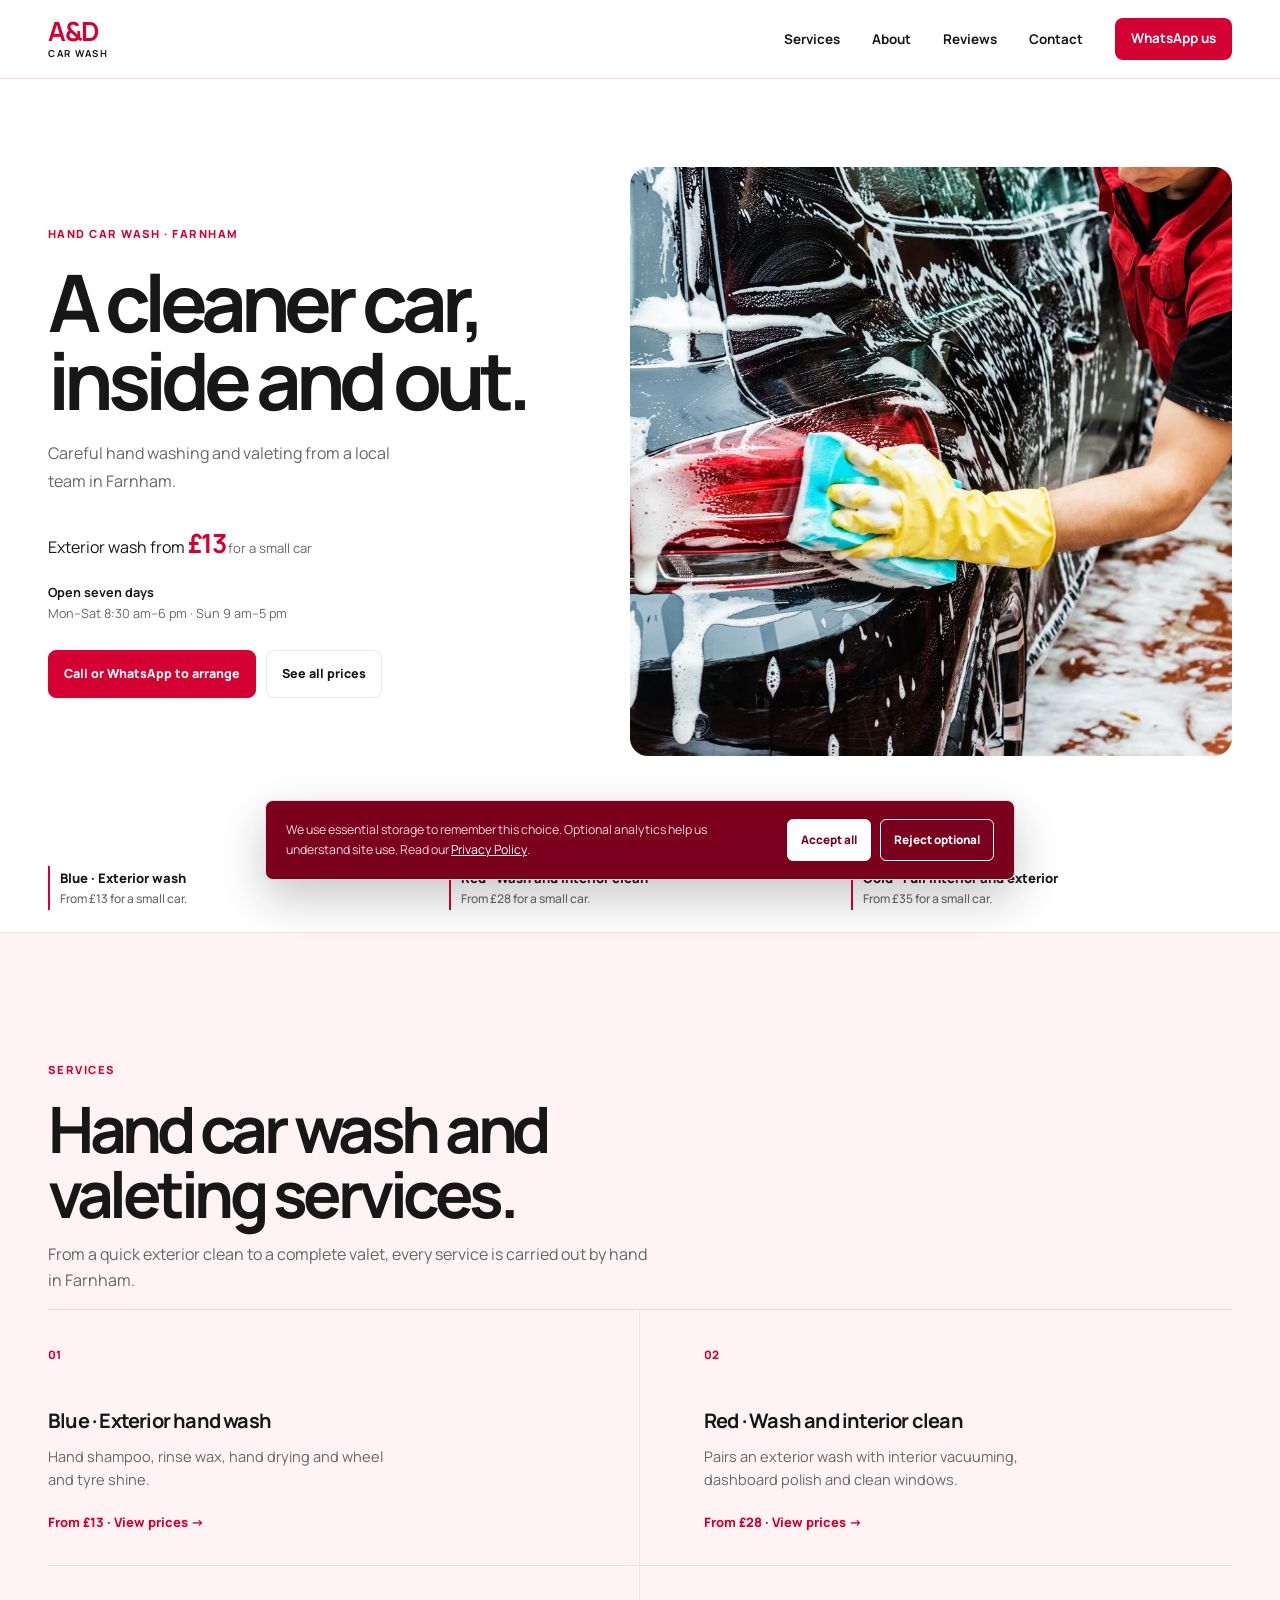
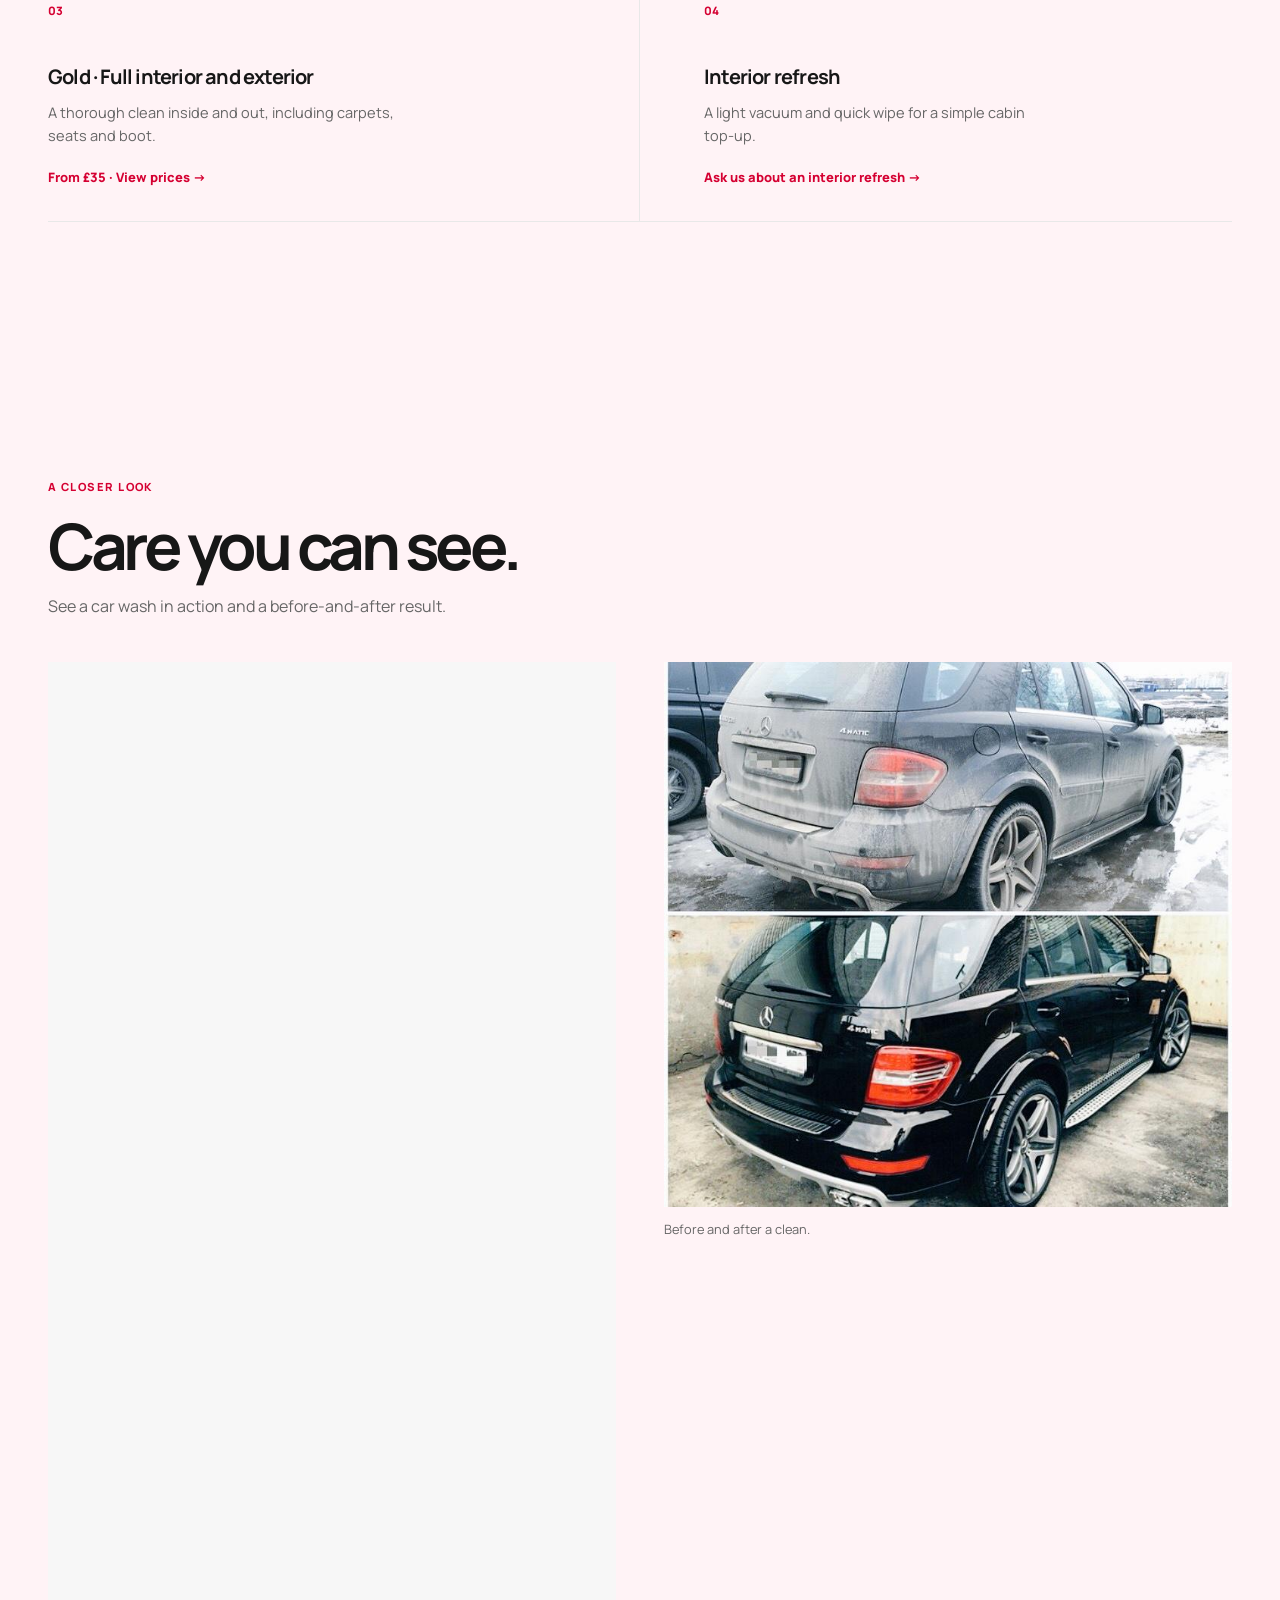
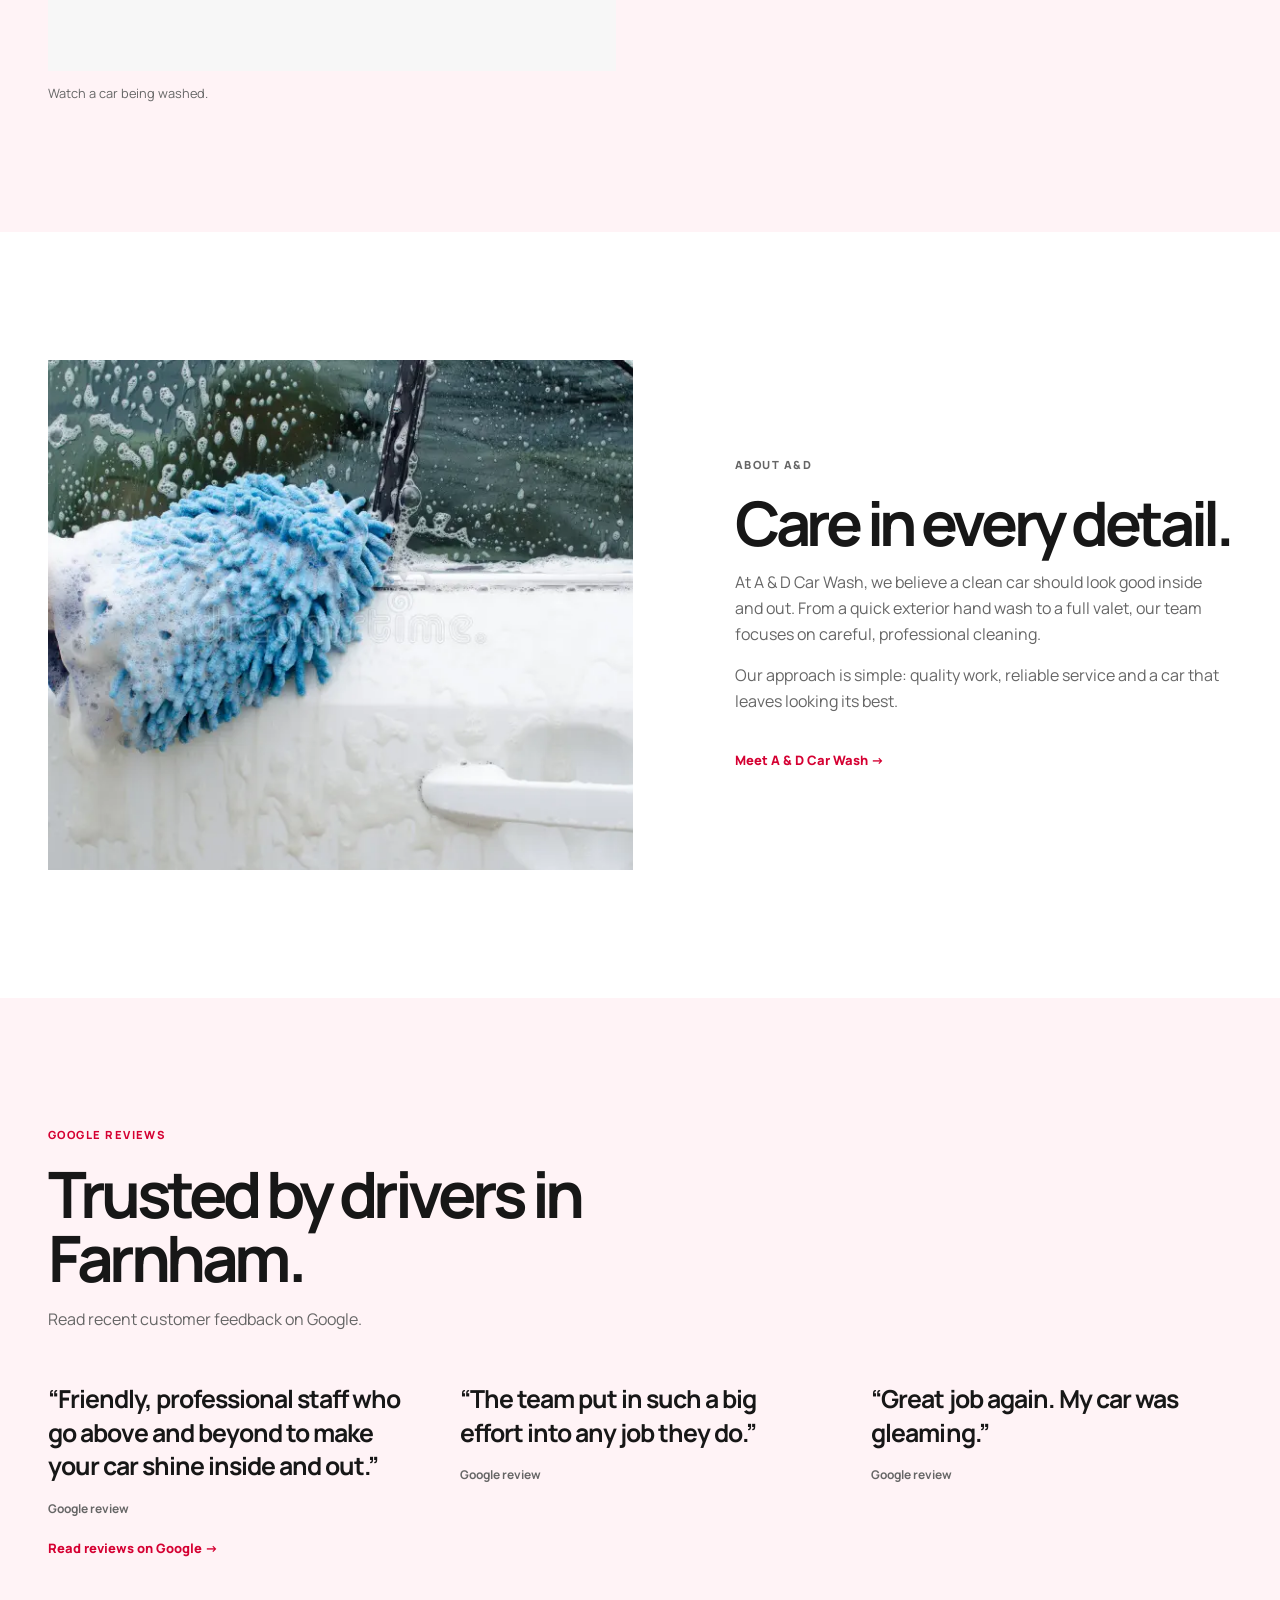
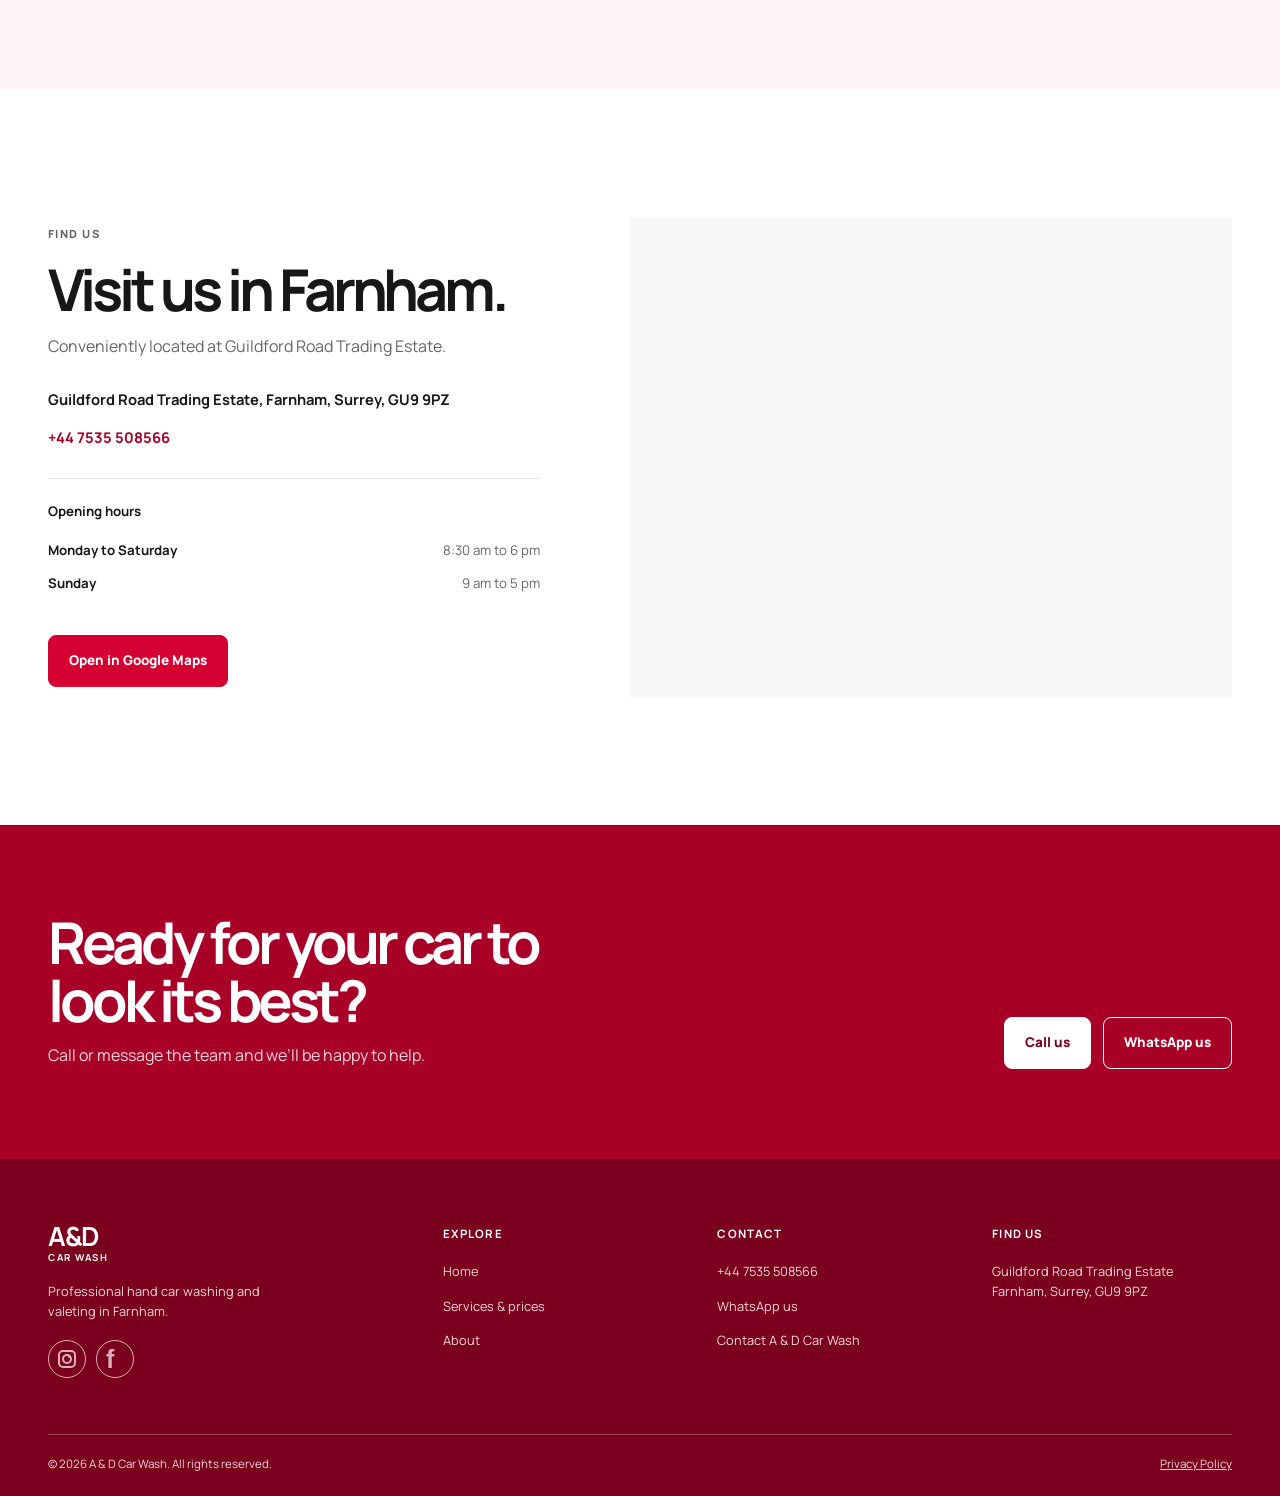
==== commit 8d07cc73: "video" ====
--- a/index.html
+++ b/index.html
@@ -3,10 +3,10 @@
 <head>
   <meta charset="utf-8">
   <meta name="viewport" content="width=device-width,initial-scale=1">
-  <meta name="description" content="Professional hand car wash and valeting in Farnham. View Blue, Red and Gold service prices, interior and exterior cleaning options from A &amp; D Car Wash.">
+  <meta name="description" content="Hand car wash and valeting in Farnham. Exterior washes from &#163;13, with interior cleaning and full valet options. Open seven days at A &amp; D Car Wash.">
   <title>A &amp; D Car Wash | Hand Car Wash &amp; Valeting in Farnham</title>
   <link rel="canonical" href="https://adcarwash.co.uk/">
-  <link rel="icon" type="image/jpeg" href="favicon.jpeg">
+  <link rel="icon" type="image/png" href="nfavicon.png">
   <link rel="preload" as="image" href="hero.webp" type="image/webp" fetchpriority="high">
   <link rel="preconnect" href="https://fonts.googleapis.com">
   <link rel="preconnect" href="https://fonts.gstatic.com" crossorigin>
@@ -14,7 +14,7 @@
   <meta property="og:type" content="website">
   <meta property="og:site_name" content="A &amp; D Car Wash">
   <meta property="og:title" content="A &amp; D Car Wash | Hand Car Wash &amp; Valeting in Farnham">
-  <meta property="og:description" content="Professional hand car wash and valeting in Farnham. View Blue, Red and Gold service prices, interior and exterior cleaning options from A &amp; D Car Wash.">
+  <meta property="og:description" content="Hand car wash and valeting in Farnham. Exterior washes from &#163;13, with interior cleaning and full valet options. Open seven days at A &amp; D Car Wash.">
   <meta property="og:url" content="https://adcarwash.co.uk/">
   <meta property="og:image" content="https://adcarwash.co.uk/hero.webp">
   <meta property="og:image:width" content="1200">
@@ -22,7 +22,7 @@
   <meta property="og:image:alt" content="Car being professionally hand washed">
   <meta name="twitter:card" content="summary_large_image">
   <meta name="twitter:title" content="A &amp; D Car Wash | Hand Car Wash &amp; Valeting in Farnham">
-  <meta name="twitter:description" content="Professional hand car wash and valeting in Farnham. View Blue, Red and Gold service prices, interior and exterior cleaning options from A &amp; D Car Wash.">
+  <meta name="twitter:description" content="Hand car wash and valeting in Farnham. Exterior washes from &#163;13, with interior cleaning and full valet options. Open seven days at A &amp; D Car Wash.">
   <meta name="twitter:image" content="https://adcarwash.co.uk/hero.webp">
   <meta name="twitter:image:alt" content="Car being professionally hand washed">
   <link rel="stylesheet" href="styles.css">
@@ -87,7 +87,7 @@
   <a class="skip-link" href="#main-content">Skip to content</a>
   <header class="site-header">
     <div class="container navbar">
-      <a class="brand" href="/" aria-label="A and D Car Wash home"><b>A&amp;D</b><span>Car Wash</span></a>
+      <a class="brand" href="index.html" aria-label="A and D Car Wash home"><b>A&amp;D</b><span>Car Wash</span></a>
       <button class="menu-toggle" type="button" aria-label="Open menu" aria-expanded="false" aria-controls="primary-navigation"><span></span><span></span><span></span></button>
       <nav id="primary-navigation" aria-label="Primary navigation"><ul class="nav-menu">
         <li><a href="car-wash-valeting.html">Services</a></li><li><a href="about-us.html">About</a></li><li><a href="#reviews">Reviews</a></li><li><a href="contact.html">Contact</a></li><li><a class="nav-cta" href="https://wa.me/447535508566" target="_blank" rel="noopener noreferrer">WhatsApp us</a></li>
@@ -95,31 +95,36 @@
     </div>
   </header>
   <main id="main-content">
-    <section class="hero home" aria-labelledby="hero-heading"><div class="container hero-content">
-      <p class="eyebrow">Farnham, Surrey</p><h1 id="hero-heading">Hand car wash &amp; valeting in Farnham.</h1>
-      <p class="hero-copy">Professional hand washing and valeting, with the care and attention your car deserves.</p>
-      <div class="hero-actions"><a class="button button-primary" href="contact.html">Book your wash</a><a class="button button-secondary" href="car-wash-valeting.html#services">View car wash prices</a></div>
+    <section class="hero hero-new" aria-labelledby="hero-heading"><div class="container hero-new-layout">
+      <div class="hero-new-copy"><p class="eyebrow">Hand car wash &#183; Farnham</p><h1 id="hero-heading">A cleaner car, inside and out.</h1>
+        <p class="hero-copy">Careful hand washing and valeting from a local team in Farnham.</p>
+        <p class="hero-price">Exterior wash from <strong>&#163;13</strong> <span>for a small car</span></p>
+        <p class="hero-hours"><strong>Open seven days</strong><br>Mon&#8211;Sat 8:30 am&#8211;6 pm &#183; Sun 9 am&#8211;5 pm</p>
+        <div class="hero-actions"><a class="button button-primary" href="contact.html">Call or WhatsApp to arrange</a><a class="button button-secondary" href="car-wash-valeting.html#services">See all prices</a></div>
+      </div>
+      <div class="hero-new-image"><img src="hero.webp" alt="A car receiving a professional hand wash in Farnham" width="1200" height="900" fetchpriority="high"></div>
     </div></section>
-    <section class="intro-strip" aria-label="Our standards"><div class="container"><ul><li>Careful hand washing<span>For a clean, considered finish.</span></li><li>Interior and exterior<span>Simple services for every visit.</span></li><li>Open seven days<span>Easy to fit into your week.</span></li></ul></div></section>
+    <section class="intro-strip" aria-label="Our standards"><div class="container"><ul><li>Blue &#183; Exterior wash<span>From &#163;13 for a small car.</span></li><li>Red &#183; Wash and interior clean<span>From &#163;28 for a small car.</span></li><li>Gold &#183; Full interior and exterior<span>From &#163;35 for a small car.</span></li></ul></div></section>
     <section class="section" id="services" aria-labelledby="services-heading"><div class="container">
       <div class="section-heading"><p class="eyebrow">Services</p><h2 id="services-heading">Hand car wash and valeting services.</h2><p>From a quick exterior clean to a complete valet, every service is carried out by hand in Farnham.</p></div>
       <div class="service-list">
-        <article class="service-item"><span class="service-number">01</span><h3>Exterior hand wash</h3><p>Basic exterior cleaning, carefully hand-washed and finished for a fresh result.</p><a class="arrow-link" href="car-wash-valeting.html#blue-service-heading">View exterior wash prices →</a></article>
-        <article class="service-item"><span class="service-number">02</span><h3>Interior cleaning</h3><p>A vacuum, surface wipe and tidy to leave the cabin professionally cleaned.</p><a class="arrow-link" href="car-wash-valeting.html#red-service-heading">View interior cleaning prices →</a></article>
-        <article class="service-item"><span class="service-number">03</span><h3>Full valet</h3><p>A complete exterior hand wash with interior vacuuming, wiping and tidying.</p><a class="arrow-link" href="car-wash-valeting.html#full-valet-heading">View Full Valet details →</a></article>
-        <article class="service-item"><span class="service-number">04</span><h3>Interior refresh</h3><p>A light vacuum, quick wipe and air freshener for straightforward top-up visits.</p><a class="arrow-link" href="car-wash-valeting.html#services">Compare wash and valet services →</a></article>
+        <article class="service-item"><span class="service-number">01</span><h3>Blue &#183; Exterior hand wash</h3><p>Hand shampoo, rinse wax, hand drying and wheel and tyre shine.</p><a class="arrow-link" href="car-wash-valeting.html#blue-service-heading">From &#163;13 &#183; View prices &#8594;</a></article>
+        <article class="service-item"><span class="service-number">02</span><h3>Red &#183; Wash and interior clean</h3><p>Pairs an exterior wash with interior vacuuming, dashboard polish and clean windows.</p><a class="arrow-link" href="car-wash-valeting.html#red-service-heading">From &#163;28 &#183; View prices &#8594;</a></article>
+        <article class="service-item"><span class="service-number">03</span><h3>Gold &#183; Full interior and exterior</h3><p>A thorough clean inside and out, including carpets, seats and boot.</p><a class="arrow-link" href="car-wash-valeting.html#gold-service-heading">From &#163;35 &#183; View prices &#8594;</a></article>
+        <article class="service-item"><span class="service-number">04</span><h3>Interior refresh</h3><p>A light vacuum and quick wipe for a simple cabin top-up.</p><a class="arrow-link" href="contact.html">Ask us about an interior refresh &#8594;</a></article>
       </div>
     </div></section>
+    <section class="section proof-section" aria-labelledby="proof-heading"><div class="container"><div class="section-heading"><p class="eyebrow">A closer look</p><h2 id="proof-heading">Care you can see.</h2><p>See a car wash in action and a before-and-after result.</p></div><div class="proof-grid"><figure class="wash-video"><div class="video-frame"><iframe src="https://www.kapwing.com/e/6ad26598c6dd69ce62ca4b9d" title="A car being washed" allow="autoplay; gyroscope;" allowfullscreen loading="lazy" referrerpolicy="strict-origin"></iframe></div><figcaption>Watch a car being washed.</figcaption></figure><figure class="before-after"><img src="Before%20and%20after.jpg" alt="Before and after car cleaning result" width="1200" height="800" loading="lazy" decoding="async"><figcaption>Before and after a clean.</figcaption></figure></div></div></section>
     <section class="section location" aria-labelledby="about-heading"><div class="container split">
       <div class="split-media"><img src="hero1.webp" alt="Car being professionally hand washed in Farnham" width="800" height="530" loading="lazy" decoding="async"></div>
       <div class="split-copy"><p class="eyebrow">About A&amp;D</p><h2 id="about-heading">Care in every detail.</h2><p>At A &amp; D Car Wash, we believe a clean car should look good inside and out. From a quick exterior hand wash to a full valet, our team focuses on careful, professional cleaning.</p><p>Our approach is simple: quality work, reliable service and a car that leaves looking its best.</p><a class="arrow-link" href="about-us.html">Meet A &amp; D Car Wash →</a></div>
     </div></section>
     <section class="section" id="reviews" aria-labelledby="reviews-heading"><div class="container">
-      <div class="section-heading"><p class="eyebrow">Google reviews</p><h2 id="reviews-heading">Trusted by drivers in Farnham.</h2></div>
+      <div class="section-heading"><p class="eyebrow">Google reviews</p><h2 id="reviews-heading">Trusted by drivers in Farnham.</h2><p>Read recent customer feedback on Google.</p></div>
       <div class="reviews">
-        <blockquote class="review"><p>“Friendly, professional staff who go above and beyond to make your car shine inside and out.”</p><footer>Google reviewer</footer></blockquote>
-        <blockquote class="review"><p>“The team put in such a big effort into any job they do.”</p><footer>Google reviewer</footer></blockquote>
-        <blockquote class="review"><p>“Great job again. My car was gleaming.”</p><footer>Google reviewer</footer></blockquote>
+        <blockquote class="review"><p>“Friendly, professional staff who go above and beyond to make your car shine inside and out.”</p><footer>Google review</footer></blockquote>
+        <blockquote class="review"><p>“The team put in such a big effort into any job they do.”</p><footer>Google review</footer></blockquote>
+        <blockquote class="review"><p>“Great job again. My car was gleaming.”</p><footer>Google review</footer></blockquote>
       </div>
       <a class="arrow-link" href="https://maps.app.goo.gl/s3P8bicLorGzGWCa9?g_st=iwb" target="_blank" rel="noopener noreferrer">Read reviews on Google →</a>
     </div></section>
@@ -129,5 +134,5 @@
     </div></section>
     <section class="cta" aria-labelledby="cta-heading"><div class="container"><div><h2 id="cta-heading">Ready for your car to look its best?</h2><p>Call or message the team and we’ll be happy to help.</p></div><div class="hero-actions"><a class="button button-primary" href="tel:+447535508566">Call us</a><a class="button button-secondary" href="https://wa.me/447535508566" target="_blank" rel="noopener noreferrer">WhatsApp us</a></div></div></section>
   </main>
-  <footer class="site-footer"><div class="container"><div class="footer-grid"><div class="footer-brand"><a class="brand" href="/"><b>A&amp;D</b><span>Car Wash</span></a><p>Professional hand car washing and valeting in Farnham.</p><div class="social-links"><a href="https://www.instagram.com/adcarwashfarnham/" target="_blank" rel="noopener noreferrer" aria-label="A&amp;D Car Wash on Instagram"><span class="social-icon social-icon-instagram" aria-hidden="true"></span></a><a href="https://www.facebook.com/share/1PfaKiUULb/?mibextid=wwXIfr" target="_blank" rel="noopener noreferrer" aria-label="A&amp;D Car Wash on Facebook"><span class="social-icon social-icon-facebook" aria-hidden="true"></span></a></div></div><div class="footer-col"><h2>Explore</h2><ul><li><a href="/">Home</a></li><li><a href="car-wash-valeting.html#services">Services &amp; prices</a></li><li><a href="about-us.html">About</a></li></ul></div><div class="footer-col"><h2>Contact</h2><ul><li><a href="tel:+447535508566">+44 7535 508566</a></li><li><a href="https://wa.me/447535508566" target="_blank" rel="noopener noreferrer">WhatsApp us</a></li><li><a href="contact.html">Contact A &amp; D Car Wash</a></li></ul></div><div class="footer-col"><h2>Find us</h2><address>Guildford Road Trading Estate<br>Farnham, Surrey, GU9 9PZ</address></div></div><div class="footer-bottom"><p>© 2026 A &amp; D Car Wash. All rights reserved.</p><a href="privacy-policy.html">Privacy Policy</a></div></div></footer>
+  <footer class="site-footer"><div class="container"><div class="footer-grid"><div class="footer-brand"><a class="brand" href="index.html"><b>A&amp;D</b><span>Car Wash</span></a><p>Professional hand car washing and valeting in Farnham.</p><div class="social-links"><a href="https://www.instagram.com/adcarwashfarnham/" target="_blank" rel="noopener noreferrer" aria-label="A&amp;D Car Wash on Instagram"><span class="social-icon social-icon-instagram" aria-hidden="true"></span></a><a href="https://www.facebook.com/share/1PfaKiUULb/?mibextid=wwXIfr" target="_blank" rel="noopener noreferrer" aria-label="A&amp;D Car Wash on Facebook"><span class="social-icon social-icon-facebook" aria-hidden="true"></span></a></div></div><div class="footer-col"><h2>Explore</h2><ul><li><a href="index.html">Home</a></li><li><a href="car-wash-valeting.html#services">Services &amp; prices</a></li><li><a href="about-us.html">About</a></li></ul></div><div class="footer-col"><h2>Contact</h2><ul><li><a href="tel:+447535508566">+44 7535 508566</a></li><li><a href="https://wa.me/447535508566" target="_blank" rel="noopener noreferrer">WhatsApp us</a></li><li><a href="contact.html">Contact A &amp; D Car Wash</a></li></ul></div><div class="footer-col"><h2>Find us</h2><address>Guildford Road Trading Estate<br>Farnham, Surrey, GU9 9PZ</address></div></div><div class="footer-bottom"><p>© 2026 A &amp; D Car Wash. All rights reserved.</p><a href="privacy-policy.html">Privacy Policy</a></div></div></footer>
 </body></html>
--- a/styles.css
+++ b/styles.css
@@ -12,3 +12,7 @@
 @media(max-width:900px){.pricing-grid,.full-valet-layout{grid-template-columns:1fr}.pricing-card-description,.plan-includes{min-height:0}.pricing-card-gold{transform:none}.full-valet-details{max-width:620px}}
 @media(max-width:760px){.full-valet-details,.faq-list{grid-template-columns:1fr}.faq-item,.faq-item:nth-child(odd),.faq-item:nth-child(even){padding:26px 0;border-right:0}}
 @media(prefers-reduced-motion:reduce){*,*:before,*:after{scroll-behavior:auto!important;transition-duration:.01ms!important;animation-duration:.01ms!important}}
+.hero-price{margin:22px 0 0;color:var(--white);font-size:1.05rem}.hero-price strong{font-size:1.35rem}.hero-price span{color:var(--on-dark-muted);font-size:.82rem}.hero-hours{margin:11px 0 0;color:var(--on-dark-muted);font-size:.82rem}.proof-grid{display:grid;grid-template-columns:repeat(2,minmax(0,1fr));gap:clamp(22px,4vw,48px);margin-top:42px}.proof-grid figure{min-width:0;margin:0}.video-frame{position:relative;width:100%;aspect-ratio:300/533;overflow:hidden;background:var(--neutral-soft)}.video-frame iframe{position:absolute;inset:0;width:100%;height:100%;border:0}.before-after img{width:100%;height:auto;max-height:620px;object-fit:cover}.proof-grid figcaption{margin-top:12px;color:var(--muted);font-size:.8rem}
+@media(max-width:760px){.hero-hours{max-width:34ch;line-height:1.6}.proof-grid{grid-template-columns:1fr}.video-frame{max-height:620px}}
+.hero-new{min-height:0;display:block;overflow:visible;background:#fff!important;color:var(--ink)}.hero-new:before{display:none}.hero-new-layout{min-height:620px;display:grid;grid-template-columns:minmax(0,.9fr) minmax(0,1.1fr);align-items:center;gap:clamp(36px,7vw,90px);padding-top:clamp(48px,7vw,88px);padding-bottom:clamp(48px,7vw,88px)}.hero-new-copy{min-width:0;padding:10px 0}.hero-new-copy .eyebrow{margin-bottom:20px;color:var(--brand-red)}.hero-new h1{max-width:10ch;font-size:clamp(3rem,6.2vw,6.1rem);letter-spacing:-.075em;line-height:.98;overflow-wrap:normal}.hero-new .hero-copy{max-width:38ch;margin:22px 0 0;color:var(--muted);font-size:1rem;line-height:1.7}.hero-new .hero-price{margin:27px 0 0;color:var(--ink);font-size:1rem}.hero-new .hero-price strong{color:var(--brand-red);font-size:1.65rem;letter-spacing:-.06em}.hero-new .hero-price span{color:var(--muted);font-size:.82rem}.hero-new .hero-hours{margin:19px 0 0;color:var(--muted);font-size:.79rem;line-height:1.65}.hero-new .hero-hours strong{color:var(--ink)}.hero-new .hero-actions{gap:10px;margin-top:25px}.hero-new .button{min-height:48px;padding:10px 15px;font-size:.78rem}.hero-new .button-secondary{border-color:var(--line);color:var(--ink)}.hero-new .button-secondary:hover{border-color:var(--ink);background:var(--ink);color:#fff}.hero-new-image{min-width:0;height:clamp(390px,46vw,590px);overflow:hidden;border-radius:18px;background:var(--neutral-soft)}.hero-new-image img{width:100%;height:100%;object-fit:cover;object-position:center}.hero-new+.intro-strip{padding:22px 0}
+@media(max-width:760px){.hero-new-layout{min-height:0;grid-template-columns:minmax(0,1fr);gap:28px;padding-top:43px;padding-bottom:36px}.hero-new-copy{padding:0}.hero-new h1{max-width:11ch;font-size:clamp(2.8rem,12vw,4.2rem);line-height:1.02;letter-spacing:-.07em}.hero-new .hero-copy{max-width:34ch;margin-top:17px;font-size:.94rem}.hero-new .hero-price{margin-top:20px}.hero-new .hero-hours{margin-top:12px}.hero-new .hero-actions{display:grid;grid-template-columns:1fr;gap:9px;margin-top:21px}.hero-new .button{width:100%}.hero-new-image{height:clamp(230px,66vw,390px);border-radius:12px}.hero-new+.intro-strip{padding:20px 0}}
